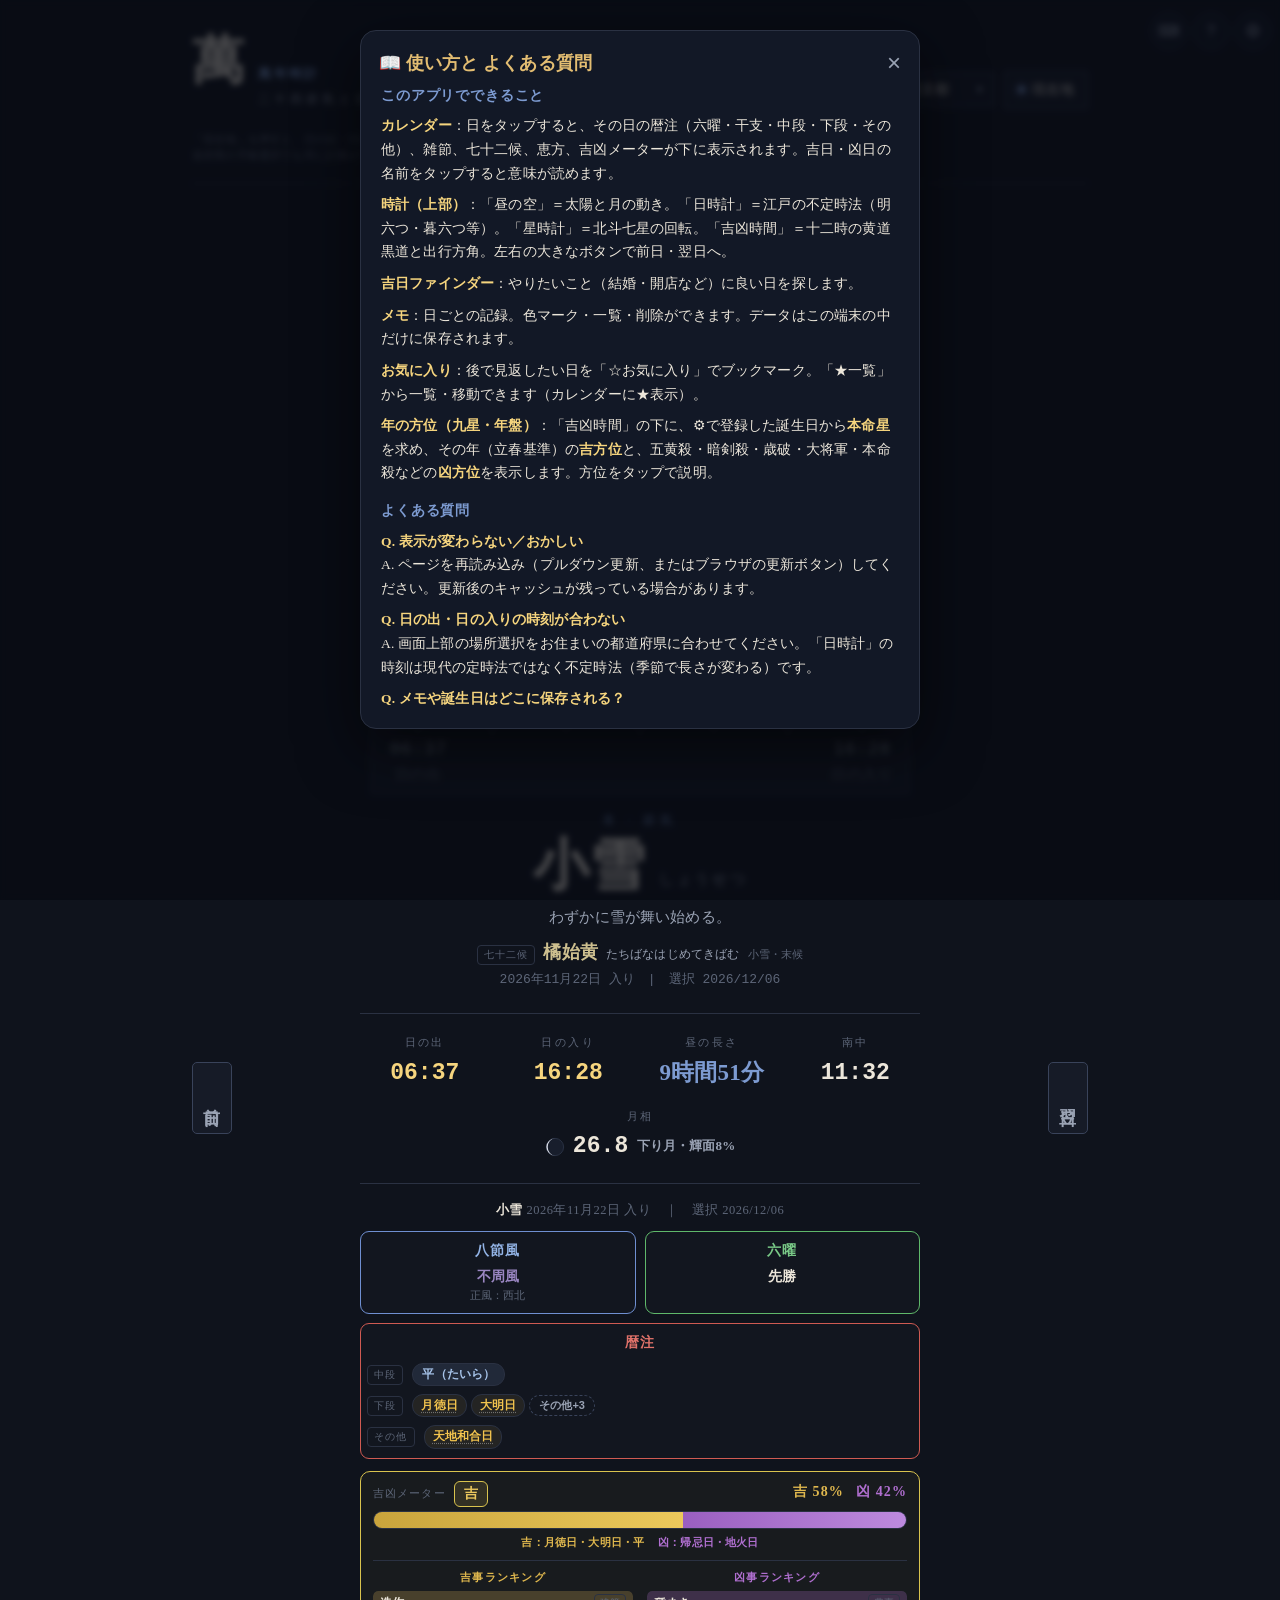
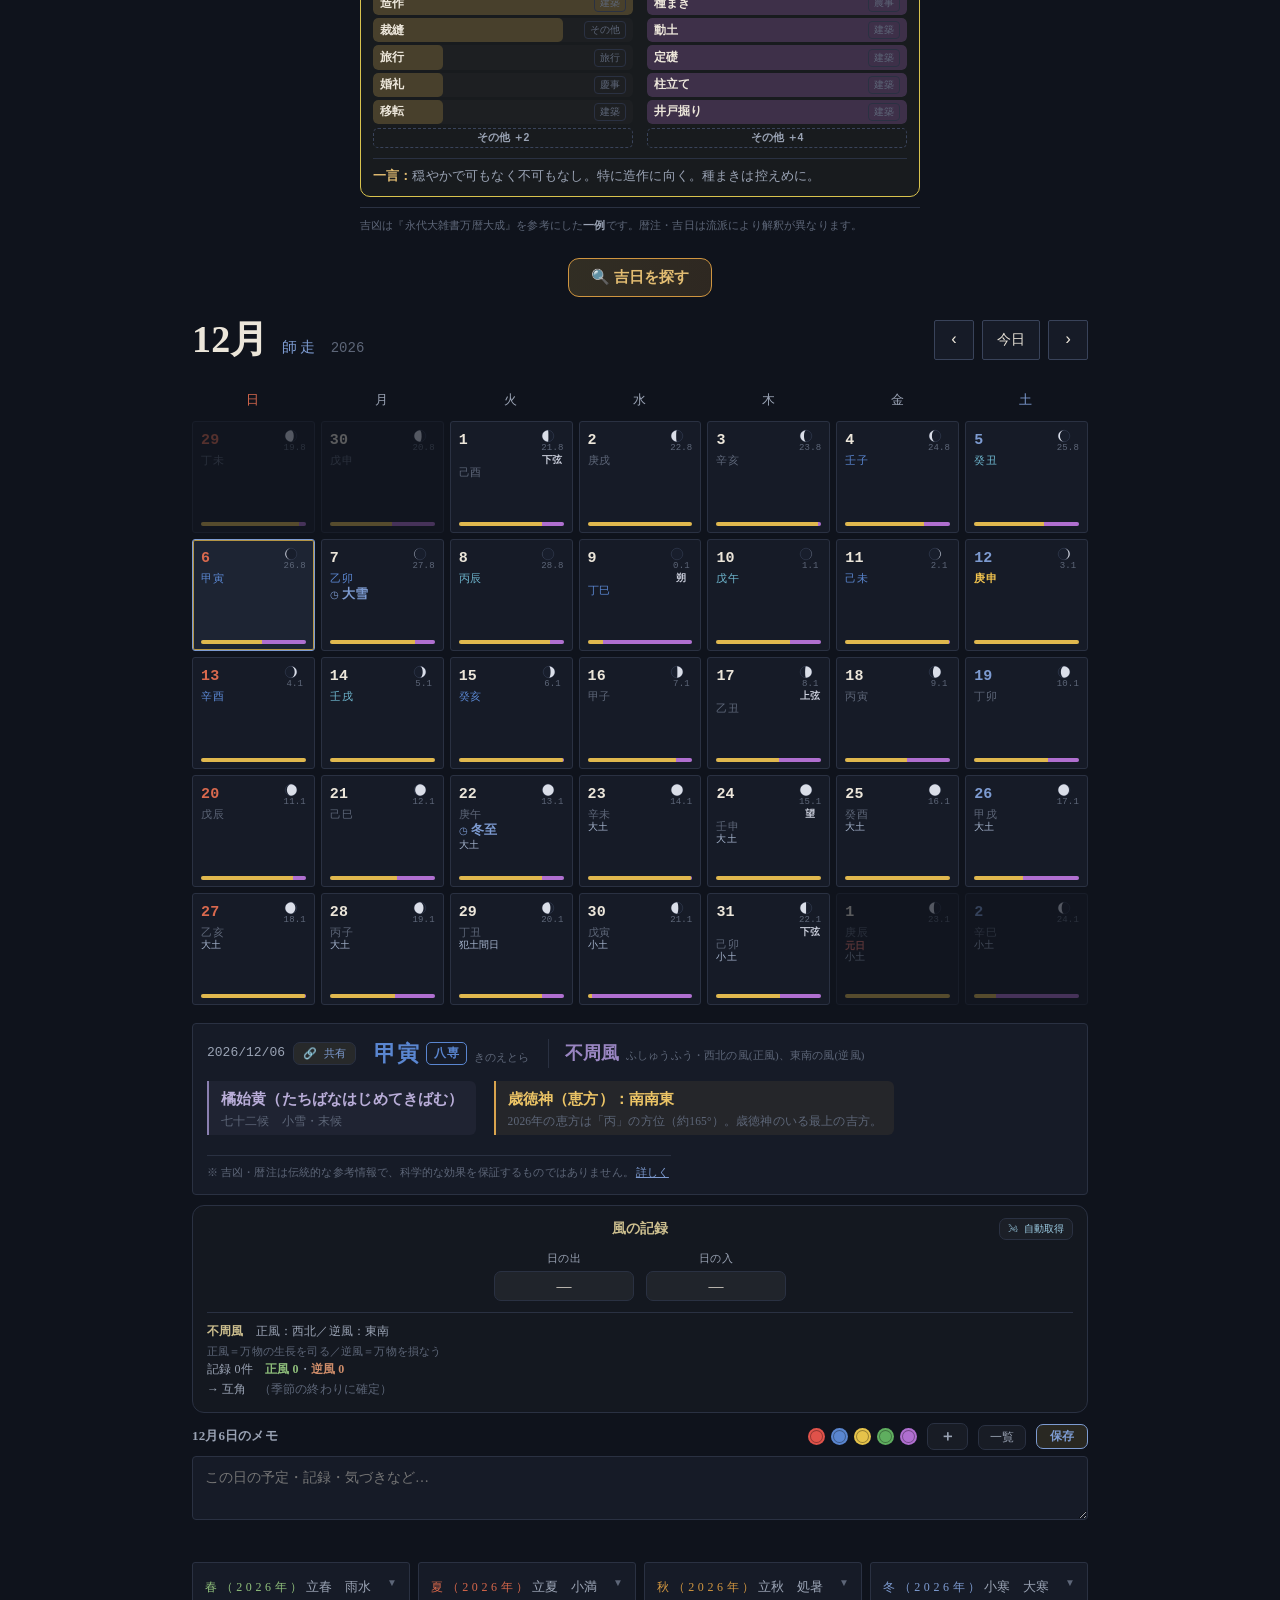
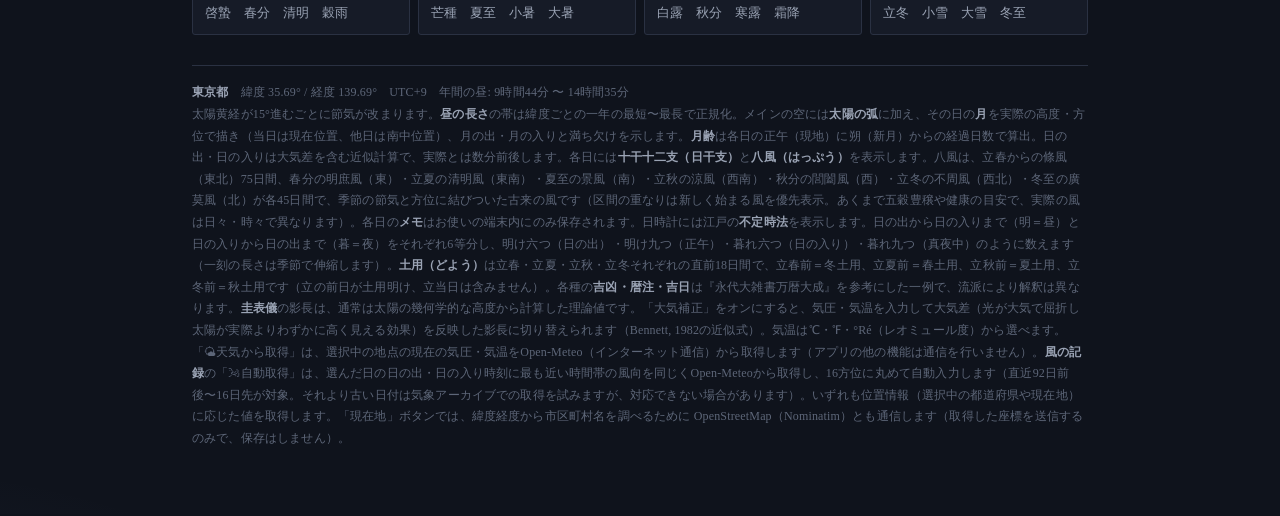
==== index.html @ 3c5fac1a "ボタン名変更・明治期の元号バグ修正・現在地の市区町村表示を追加" ====
<!DOCTYPE html>
<html lang="ja">
<head>
<meta charset="UTF-8">
<meta name="viewport" content="width=device-width, initial-scale=1.0, viewport-fit=cover">
<meta name="theme-color" content="#0f131c">
<meta name="mobile-web-app-capable" content="yes">
<meta name="apple-mobile-web-app-capable" content="yes">
<meta name="apple-mobile-web-app-status-bar-style" content="black-translucent">
<meta name="apple-mobile-web-app-title" content="萬年時計">
<meta name="description" content="二十四節気・七十二候・旧暦・暦注から、日の出没・月相・不定時法・吉凶時間まで。天文計算にもとづく和暦アプリ。">
<link rel="manifest" href="manifest.webmanifest">
<link rel="apple-touch-icon" href="icon-180.png">
<title>萬年時計 — 二十四節気と日照</title>
<style>
/* フォントはローカル同梱を優先（Google Fonts依存を排除）。
   APKでは woff2 を fonts/ に同梱すれば完全オフライン。未同梱でも local() の端末内フォント、
   最終的に system の明朝/等幅（Androidは serif=Noto Serif CJK）へフォールバックし崩れません。 */
@font-face{font-family:'Shippori Mincho';font-style:normal;font-weight:400;font-display:swap;src:local('Shippori Mincho'),local('ShipporiMincho-Regular'),url('fonts/ShipporiMincho-Regular.woff2') format('woff2');}
@font-face{font-family:'Shippori Mincho';font-style:normal;font-weight:500;font-display:swap;src:local('Shippori Mincho Medium'),local('ShipporiMincho-Medium'),url('fonts/ShipporiMincho-Medium.woff2') format('woff2');}
@font-face{font-family:'Shippori Mincho';font-style:normal;font-weight:600;font-display:swap;src:local('Shippori Mincho SemiBold'),local('ShipporiMincho-SemiBold'),url('fonts/ShipporiMincho-SemiBold.woff2') format('woff2');}
@font-face{font-family:'Shippori Mincho';font-style:normal;font-weight:700;font-display:swap;src:local('Shippori Mincho Bold'),local('ShipporiMincho-Bold'),url('fonts/ShipporiMincho-Bold.woff2') format('woff2');}
@font-face{font-family:'Shippori Mincho';font-style:normal;font-weight:800;font-display:swap;src:local('Shippori Mincho ExtraBold'),local('ShipporiMincho-ExtraBold'),url('fonts/ShipporiMincho-ExtraBold.woff2') format('woff2');}
@font-face{font-family:'Space Mono';font-style:normal;font-weight:400;font-display:swap;src:local('Space Mono'),local('SpaceMono-Regular'),url('fonts/SpaceMono-Regular.woff2') format('woff2');}
@font-face{font-family:'Space Mono';font-style:normal;font-weight:700;font-display:swap;src:local('Space Mono Bold'),local('SpaceMono-Bold'),url('fonts/SpaceMono-Bold.woff2') format('woff2');}
:root{
  --ink:#0f131c;        /* base background */
  --ink2:#161b27;       /* panels */
  --ink3:#1d2433;       /* raised */
  --line:#2a3142;       /* hairlines */
  --line2:#39435a;
  --fg:#ece6da;         /* warm off-white */
  --fg-dim:#9aa3b4;
  --fg-faint:#5d6678;
  --sun:#f3c44e;        /* the sun, constant */
  --sun-soft:#f6d57e;
  --sun-day:#d9694e;    /* sunday */
  --sun-sat:#7d9bd1;    /* saturday */
  /* seasonal accent, set on body via data-season */
  --acc:#88b06a;
}
body[data-season="spring"]{ --acc:#8fbf7b; --acc-deep:#5f8f4e; }
body[data-season="summer"]{ --acc:#d4664a; --acc-deep:#a8472f; }
body[data-season="autumn"]{ --acc:#cf9540; --acc-deep:#a06d27; }
body[data-season="winter"]{ --acc:#7d9bd1; --acc-deep:#516fa8; }

*{box-sizing:border-box;margin:0;padding:0}
html{-webkit-text-size-adjust:100%;overflow-x:hidden;max-width:100vw}
body{
  background:
    radial-gradient(1200px 600px at 80% -10%, rgba(243,196,78,0.05), transparent 60%),
    radial-gradient(1000px 700px at -10% 110%, color-mix(in srgb, var(--acc) 14%, transparent), transparent 60%),
    var(--ink);
  color:var(--fg);
  font-family:"Shippori Mincho", serif;
  line-height:1.6;
  min-height:100vh;
  letter-spacing:.01em;
  transition: background .8s ease;
  overflow-x:hidden;
  max-width:100vw;
}
.mono{font-family:"Space Mono", monospace;letter-spacing:0}
.wrap{max-width:960px;margin:0 auto;
  padding:calc(clamp(18px,4vw,40px) + env(safe-area-inset-top)) calc(clamp(14px,4vw,32px) + env(safe-area-inset-right)) calc(64px + env(safe-area-inset-bottom)) calc(clamp(14px,4vw,32px) + env(safe-area-inset-left))}

/* ---------- masthead ---------- */
.masthead{display:flex;align-items:flex-end;justify-content:space-between;gap:16px;flex-wrap:wrap;
  padding-bottom:18px;border-bottom:1px solid var(--line)}
.brand{display:flex;align-items:baseline;gap:14px}
.brand .glyph{font-size:clamp(34px,8vw,52px);font-weight:800;line-height:.8;color:var(--fg)}
.brand .sub{font-size:12px;color:var(--fg-dim);letter-spacing:.34em;text-transform:uppercase;
  writing-mode:initial}
.brand .ttl{display:flex;flex-direction:column;gap:5px}
.brand .ttl b{font-size:13px;font-weight:600;color:var(--acc);letter-spacing:.18em}

.loc-controls{display:flex;align-items:center;gap:10px;flex-wrap:wrap}
.loc-select{position:relative}
select, .geo-btn{
  font-family:"Shippori Mincho",serif;font-size:14px;color:var(--fg);
  background:var(--ink2);border:1px solid var(--line2);border-radius:2px;
  padding:9px 13px;cursor:pointer;transition:border-color .2s, color .2s}
select:hover,.geo-btn:hover{border-color:var(--acc);color:var(--fg)}
select{appearance:none;padding-right:30px}
.loc-select::after{content:"▾";position:absolute;right:11px;top:50%;transform:translateY(-50%);
  pointer-events:none;color:var(--fg-dim);font-size:11px}
.geo-btn{display:inline-flex;align-items:center;gap:7px}
.geo-btn .dot{width:7px;height:7px;border-radius:50%;background:var(--acc);box-shadow:0 0 8px var(--acc)}
.loc-note{font-size:10.5px;line-height:1.55;color:var(--fg-faint);margin-top:7px;max-width:560px}
.loc-geo-detail{font-size:11.5px;line-height:1.6;color:var(--fg-dim);margin-top:6px;
  background:rgba(243,196,78,.06);border:1px solid var(--line);border-radius:8px;padding:6px 10px;
  display:inline-flex;gap:10px;flex-wrap:wrap;align-items:center}
.loc-geo-detail b{color:var(--acc);font-weight:700}
.loc-geo-detail .mono{color:var(--fg-dim)}
:focus-visible{outline:2px solid var(--sun);outline-offset:2px}

/* ---------- hero / daylight ---------- */
.hero{display:flex;flex-direction:column;align-items:center;gap:16px;margin:2px 0 0}
.skyfig{position:relative;width:100%;max-width:540px}
.skyfig svg{width:100%;height:auto;display:block;
  border:1px solid var(--line);border-radius:3px;background:var(--ink2)}
.heroinfo{min-width:0;width:100%;max-width:560px;text-align:center}
.term-season{font-size:12px;letter-spacing:.4em;color:var(--acc);text-transform:uppercase;margin-bottom:6px}
.term-name{font-size:clamp(34px,8vw,56px);font-weight:700;line-height:1;color:var(--fg);
  display:flex;align-items:baseline;gap:14px;flex-wrap:wrap;justify-content:center}
.term-name .reading{font-size:15px;color:var(--fg-dim);font-weight:400;letter-spacing:.18em}
.term-mean{margin-top:12px;color:var(--fg-dim);font-size:15px;max-width:46ch;margin-left:auto;margin-right:auto}
.gear-btn{position:fixed;top:calc(12px + env(safe-area-inset-top));right:calc(8px + env(safe-area-inset-right));z-index:60;width:38px;height:38px;border-radius:50%;
  border:1px solid var(--line);background:rgba(20,26,40,.85);color:var(--fg-dim);font-size:18px;cursor:pointer;
  backdrop-filter:blur(4px);display:flex;align-items:center;justify-content:center;transition:.2s}
.gear-btn:hover{color:var(--acc);border-color:var(--acc);transform:rotate(45deg)}
.help-btn{right:calc(50px + env(safe-area-inset-right));font-size:16px;font-family:"Shippori Mincho",serif}
.help-btn:hover{transform:none}
.sc-btn{right:calc(92px + env(safe-area-inset-right));font-size:15px;display:none}
.sc-btn:hover{transform:none}
@media (pointer:fine){ .sc-btn{display:flex} }
.help-body{padding:4px 2px 2px;font-size:13.5px;line-height:1.75;color:var(--fg);max-height:70vh;overflow-y:auto}
.help-body h3{font-family:"Shippori Mincho",serif;font-size:14px;color:var(--acc);margin:14px 0 6px;letter-spacing:.06em}
.help-body h3:first-child{margin-top:2px}
.help-body p{margin:0 0 8px}
.help-body b{color:var(--sun-soft)}
.help-note{font-size:12px;color:var(--fg-dim);background:rgba(255,255,255,.03);border:1px solid var(--line);border-radius:8px;padding:9px 11px}
.sc-table{display:flex;flex-direction:column;gap:6px;margin-bottom:12px}
.sc-row{display:flex;align-items:center;gap:10px}
.sc-key{flex:none;min-width:30px;text-align:center;font-family:"Space Mono",monospace;font-size:12px;font-weight:700;
  color:var(--acc);background:rgba(243,196,78,.08);border:1px solid var(--line);border-radius:6px;padding:3px 8px}
.sc-desc{font-size:13px;color:var(--fg)}
.mc-formula{font-family:"Space Mono",monospace;font-size:13px;color:var(--acc);background:rgba(243,196,78,.06);
  border-left:2px solid var(--acc);padding:6px 10px;margin:2px 0 10px}
.help-ok{display:block;margin:14px auto 4px;padding:8px 30px;border-radius:9px;border:1px solid var(--acc);
  background:rgba(243,196,78,.09);color:var(--acc);font-family:"Shippori Mincho",serif;font-size:14px;cursor:pointer}
.help-ok:hover{background:rgba(243,196,78,.16)}
.err-toast{position:fixed;left:50%;bottom:calc(18px + env(safe-area-inset-bottom));transform:translateX(-50%);z-index:90;display:flex;gap:12px;align-items:center;
  max-width:calc(100vw - 24px);flex-wrap:wrap;justify-content:center;
  background:#2a1a1a;border:1px solid #d0594a;border-radius:10px;padding:10px 14px;font-size:13px;color:#f0c9c2;box-shadow:0 6px 24px rgba(0,0,0,.5)}
.err-toast button{border:1px solid #d0594a;background:none;color:#e08276;border-radius:7px;padding:4px 12px;font-family:inherit;font-size:12.5px;cursor:pointer}
.remind-banner{position:fixed;left:50%;top:calc(10px + env(safe-area-inset-top));transform:translateX(-50%);z-index:80;
  display:flex;gap:9px;align-items:center;max-width:calc(100vw - 24px);
  background:#1c2436;border:1px solid var(--acc);border-radius:11px;padding:8px 10px 8px 12px;
  font-size:12.5px;color:var(--fg);box-shadow:0 6px 24px rgba(0,0,0,.5)}
.remind-banner .rb-ico{flex:none}
.remind-banner .rb-txt{flex:1;min-width:0;overflow:hidden;text-overflow:ellipsis;white-space:nowrap}
.remind-banner button{flex:none;border:1px solid var(--line2);background:none;color:var(--acc);border-radius:7px;
  padding:3px 9px;font-family:inherit;font-size:12px;cursor:pointer}
.remind-banner #remind-x{border-color:transparent;color:var(--fg-faint);font-size:15px;padding:0 4px}
.kokusel{display:grid;grid-template-columns:1fr 1fr;gap:4px}
.ks-chip{display:flex;align-items:center;justify-content:center;padding:5px 7px;border-radius:7px;border:1px solid var(--line);
  background:rgba(255,255,255,.03);color:var(--fg-dim);font-family:inherit;font-size:11.5px;cursor:pointer}
.ks-chip.on{border-color:var(--acc);color:var(--acc);background:rgba(243,196,78,.08)}
.mini-clock{position:fixed;right:calc(14px + env(safe-area-inset-right));bottom:calc(14px + env(safe-area-inset-bottom));
  z-index:70;width:150px;background:#141a28;border:1px solid var(--line);border-radius:12px;
  padding:9px 10px 10px;box-shadow:0 8px 28px rgba(0,0,0,.5);user-select:none}
.mc-head{display:flex;align-items:center;justify-content:space-between;gap:2px;margin-bottom:2px}
.mc-label{flex:1;text-align:center;font-family:"Shippori Mincho",serif;font-size:11.5px;color:var(--acc);letter-spacing:.04em;
  overflow:hidden;text-overflow:ellipsis;white-space:nowrap}
.mc-nav{background:none;border:none;color:var(--fg-dim);font-size:13px;cursor:pointer;line-height:1;padding:0 3px;flex:none}
.mc-nav:hover{color:var(--acc)}
.mc-close{background:none;border:none;color:var(--fg-faint);font-size:14px;cursor:pointer;line-height:1;padding:0 2px;flex:none}
.mc-close:hover{color:var(--fg)}
#mc-svg{width:100%;height:auto;display:block;cursor:pointer}
.mc-sub{margin-top:3px;font-family:"Space Mono",monospace;font-size:10px;color:var(--fg-dim);text-align:center;cursor:pointer}
@media (max-width:520px){ .mini-clock{width:118px;right:8px;bottom:8px} }
.set-fontrow{display:flex;gap:6px;margin:4px 0 2px}
.set-fbtn{flex:1;padding:6px 0;border-radius:8px;border:1px solid var(--line);background:rgba(255,255,255,.03);
  color:var(--fg-dim);font-family:"Shippori Mincho",serif;cursor:pointer}
.set-fbtn:nth-child(1){font-size:12px}.set-fbtn:nth-child(2){font-size:14px}.set-fbtn:nth-child(3){font-size:16px}
.set-fbtn.on{border-color:var(--acc);color:var(--acc);background:rgba(243,196,78,.08)}
.set-tbtn{flex:1;padding:6px 0;border-radius:8px;border:1px solid var(--line);background:rgba(255,255,255,.03);
  color:var(--fg-dim);font-family:"Shippori Mincho",serif;font-size:12.5px;cursor:pointer}
.set-tbtn.on{border-color:var(--acc);color:var(--acc);background:rgba(243,196,78,.08)}
.set-diag{width:100%;margin-top:12px;padding:7px 0;border-radius:8px;border:1px solid var(--line);background:rgba(255,255,255,.03);
  color:var(--fg-dim);font-family:inherit;font-size:12.5px;cursor:pointer}
.set-diag:hover{border-color:var(--acc);color:var(--fg)}
/* タップできる要素の視覚手がかり（点線の下線） */
.alm-kbtn,.kh-chip .cd{text-decoration:underline dotted rgba(255,255,255,.35);text-underline-offset:3px}
.settings-panel{position:fixed;top:calc(56px + env(safe-area-inset-top));right:calc(12px + env(safe-area-inset-right));z-index:60;width:250px;background:#141a28;
  border:1px solid var(--line);border-radius:12px;padding:14px;box-shadow:0 10px 30px rgba(0,0,0,.5);
  max-height:calc(100vh - 76px - env(safe-area-inset-top) - env(safe-area-inset-bottom));
  overflow-y:auto;-webkit-overflow-scrolling:touch;overscroll-behavior:contain}
.set-head{display:flex;align-items:center;gap:9px;padding-bottom:10px;border-bottom:1px solid var(--line);margin-bottom:11px}
.set-avatar{width:34px;height:34px;border-radius:50%;background:rgba(255,255,255,.07);display:flex;
  align-items:center;justify-content:center;font-size:18px;border:1px solid var(--line)}
.set-title{font-weight:700;font-size:14px}
.set-row{display:flex;flex-direction:column;gap:5px;font-size:12px;color:var(--fg-dim)}
.set-bday{background:rgba(255,255,255,.05);border:1px solid var(--line);border-radius:7px;color:var(--fg);
  padding:7px 9px;font-family:inherit;font-size:14px}
.set-saved{margin-top:8px;font-size:11px;color:var(--fg-faint)}
.finder-open{background:linear-gradient(90deg,rgba(224,184,78,.16),rgba(207,149,64,.16));
  border:1px solid #cf9540;color:#e3bd72;border-radius:9px;padding:6px 12px;font-size:13px;font-weight:700;cursor:pointer}
.finder-bar{display:flex;justify-content:center;margin:4px 0 12px}
.finder-bar .finder-open{padding:9px 22px;font-size:15px;border-radius:11px}
.finder-open:hover{background:linear-gradient(90deg,rgba(224,184,78,.28),rgba(207,149,64,.28))}
.finder-modal{position:fixed;inset:0;z-index:80;background:rgba(8,11,18,.72);backdrop-filter:blur(3px);
  display:flex;align-items:flex-start;justify-content:center;padding:30px 14px;overflow-y:auto}
.finder-card{width:min(560px,100%);background:#121826;border:1px solid var(--line);border-radius:16px;
  padding:18px 18px 20px;box-shadow:0 20px 60px rgba(0,0,0,.6)}
.finder-head{display:flex;justify-content:space-between;align-items:center;font-family:"Shippori Mincho",serif;
  font-size:18px;font-weight:700;color:#e3bd72}
.finder-x{background:none;border:none;color:var(--fg-dim);font-size:24px;cursor:pointer;line-height:1}
.finder-sub{font-size:12px;color:var(--fg-faint);margin:5px 0 13px}
.sk-list{display:flex;flex-direction:column;gap:1px;max-height:62vh;overflow-y:auto;padding-right:2px}
.sk-term{display:flex;align-items:baseline;gap:9px;padding:8px 9px;margin-top:7px;border-radius:8px;cursor:pointer;
  background:rgba(255,255,255,.045);border:1px solid var(--line)}
.sk-term:hover{border-color:var(--acc);background:rgba(255,255,255,.07)}
.sk-term.on{border-color:var(--acc);background:rgba(227,189,114,.14)}
.skt-name{font-family:"Shippori Mincho",serif;font-size:15.5px;font-weight:700}
.skt-read{font-size:10px;color:var(--fg-faint)}
.skt-date{margin-left:auto;font-family:"Space Mono",monospace;font-size:12.5px;color:var(--fg-dim)}
.sk-kou{display:flex;align-items:baseline;gap:9px;padding:5px 9px 5px 22px;border-radius:6px;cursor:pointer}
.sk-kou:hover{background:rgba(255,255,255,.06)}
.sk-kou.on{background:rgba(138,127,176,.2)}
.skk-sub{font-size:10px;color:var(--fg-faint);width:2.6em;flex:none}
.skk-name{font-family:"Shippori Mincho",serif;font-size:13px;color:#c3b4dd}
.skk-date{margin-left:auto;font-family:"Space Mono",monospace;font-size:11px;color:var(--fg-dim)}
.finder-acts{display:flex;flex-wrap:wrap;gap:7px;margin-bottom:14px}
.finder-acts button{background:rgba(255,255,255,.04);border:1px solid var(--line);color:var(--fg);
  border-radius:18px;padding:6px 13px;font-size:13px;cursor:pointer;font-weight:600}
.finder-acts button:hover{border-color:var(--acc);color:var(--acc)}
.finder-acts button.on{background:rgba(207,149,64,.18);border-color:#cf9540;color:#e3bd72}
.finder-results{display:flex;flex-direction:column;gap:6px;min-height:40px}
.fr-row{display:flex;align-items:center;gap:10px;padding:8px 11px;border:1px solid var(--line);border-radius:9px;
  background:rgba(255,255,255,.02);cursor:pointer;transition:.15s}
.fr-row:hover{border-color:var(--acc);background:rgba(255,255,255,.05)}
.fr-rank{font-family:"Space Mono",monospace;font-size:12px;color:var(--fg-faint);width:1.6em;text-align:center}
.fr-date{font-family:"Shippori Mincho",serif;font-size:15px;font-weight:700;min-width:6.5em}
.fr-dow{font-size:12px;font-weight:700}
.fr-badge{margin-left:auto;font-family:"Shippori Mincho",serif;font-size:13px;font-weight:700;
  padding:1px 9px;border-radius:6px}
.fr-tag{font-size:11px;color:#7fc28f;border:1px solid rgba(111,192,129,.4);border-radius:5px;padding:0 6px}
.fr-tag.warn{color:#cf9c6a;border-color:rgba(207,156,106,.4)}
.finder-empty{color:var(--fg-faint);font-size:12px;text-align:center;padding:18px}
.term-kou{margin-top:9px;display:flex;align-items:baseline;gap:8px;justify-content:center;flex-wrap:wrap}
.term-kou .kou-lab{font-size:10px;letter-spacing:.12em;color:var(--fg-faint);border:1px solid var(--line);border-radius:4px;padding:1px 6px}
.term-kou b{font-family:"Shippori Mincho",serif;font-size:18px;color:#cdbf8f}
.term-kou .kou-yomi{font-size:12px;color:var(--fg-dim)}
.term-kou .kou-sub{font-size:11px;color:var(--fg-faint)}
.term-date{margin-top:4px;color:var(--fg-faint);font-size:13px}

.daylight-stats{display:grid;grid-template-columns:repeat(4,minmax(0,1fr));gap:16px 14px;
  justify-items:center;text-align:center;margin-top:22px;
  padding-top:20px;border-top:1px solid var(--line)}
.stat{min-width:0}
.stat.moon-stat{grid-column:1/-1}
.stat .k{font-size:11px;letter-spacing:.22em;color:var(--fg-faint);text-transform:uppercase;margin-bottom:3px}
.stat .v{font-size:23px;font-weight:700;color:var(--fg);white-space:nowrap}
.stat.moon-stat .v{white-space:normal;flex-wrap:wrap;justify-content:center}
/* central almanac panel (八節風/六曜/吉凶日) */
.almbox{width:100%;max-width:560px;margin:18px auto 0;padding-top:16px;border-top:1px solid var(--line)}
.alm-dateline{text-align:center;font-size:12.5px;color:var(--fg-faint);margin-bottom:11px;letter-spacing:.04em}
.alm-dateline b{color:var(--fg);font-weight:700}
.alm-doyo{display:inline-block;margin-left:8px;padding:1px 8px;border:1.5px solid #e2cf3a;border-radius:5px;
  color:#e6d24a;font-size:12px;font-weight:700;vertical-align:middle;font-family:"Shippori Mincho",serif}
.di-zas{display:flex;flex-direction:column;gap:2px;padding:6px 12px;border-left:2px solid #8fbf7b;background:rgba(143,191,123,.06);border-radius:0 6px 6px 0}
.di-zas b{font-family:"Shippori Mincho",serif;font-size:15px;color:#a9d398}
.di-zas small{font-size:11.5px;color:var(--fg-faint);line-height:1.4}
.di-term{display:flex;flex-direction:column;gap:2px;padding:6px 12px;border-left:2px solid #cf9540;background:rgba(207,149,64,.07);border-radius:0 6px 6px 0}
.di-term b{font-family:"Shippori Mincho",serif;font-size:15px;color:#e3bd72}
.di-term small{font-size:11.5px;color:var(--fg-faint);line-height:1.4}
.di-kou{display:flex;flex-direction:column;gap:2px;padding:6px 12px;border-left:2px solid #8a7fb0;background:rgba(138,127,176,.08);border-radius:0 6px 6px 0}
.di-kou b{font-family:"Shippori Mincho",serif;font-size:15px;color:#b9add8}
.di-kou small{font-size:11.5px;color:var(--fg-faint);line-height:1.4}
.di-eho{display:flex;flex-direction:column;gap:2px;padding:6px 12px;border-left:2px solid #d9a44e;background:rgba(217,164,78,.08);border-radius:0 6px 6px 0}
.di-eho b{font-family:"Shippori Mincho",serif;font-size:15px;color:#ecc466}
.di-eho small{font-size:11.5px;color:var(--fg-faint);line-height:1.4}
.di-ecl{display:flex;flex-direction:column;gap:2px;padding:6px 12px;border-left:2px solid #d4664a;background:rgba(212,102,74,.08);border-radius:0 6px 6px 0}
.di-ecl b{font-family:"Shippori Mincho",serif;font-size:15px;color:#e0594a}
.di-ecl small{font-size:11.5px;color:#d9b3a8;line-height:1.4}
.di-ecl .di-ecl-note{color:var(--fg-faint);font-size:10.5px}
.alm-cells{display:grid;grid-template-columns:1fr 1fr;gap:9px}
.alm-cell{border:1.6px solid #555;border-radius:9px;padding:8px 6px 9px;text-align:center;background:rgba(255,255,255,.012)}
.alm-cell.kik{grid-column:1/-1}
.alm-cell.hap{border-color:#6f8fd1}.alm-cell.rok{border-color:#5fb86a}.alm-cell.kik{border-color:#cf5a52}
.alm-t{font-family:"Shippori Mincho",serif;font-size:14px;font-weight:700;letter-spacing:.08em;margin-bottom:5px}
.alm-cell.hap .alm-t{color:#93b4e6}.alm-cell.rok .alm-t{color:#79c987}.alm-cell.kik .alm-t{color:#e0726a}
.alm-v{font-size:12.5px;line-height:1.4;color:var(--fg);min-height:18px}
.alm-v b{display:block;font-size:14px;font-weight:700}
.alm-v .sub,.alm-gv .sub{font-size:11px;color:var(--fg-faint)}
.alm-kbtn{display:inline-block;margin:2px 2px 0;padding:2px 8px;border-radius:11px;font-size:11.5px;
  border:1px solid var(--line);background:rgba(243,196,78,.08);color:var(--sun);cursor:pointer;font-weight:600}
.alm-kbtn.bad{background:rgba(207,90,82,.1);color:#e0726a}
.alm-kbtn.on{outline:2px solid var(--sun)}
.alm-grp{display:flex;align-items:baseline;gap:7px;margin-top:6px;text-align:left}
.alm-grt{flex:0 0 auto;font-size:10px;letter-spacing:.12em;color:var(--fg-faint);
  border:1px solid var(--line);border-radius:4px;padding:1px 6px}
.alm-gv{flex:1 1 auto;min-height:18px;font-size:12.5px;line-height:1.5}
.alm-cbtn{display:inline-block;margin:2px 2px 0;padding:2px 9px;border-radius:11px;font-size:11.5px;
  border:1px solid var(--line);background:rgba(125,155,209,.14);color:#a7c4ea;cursor:pointer;font-weight:700}
.alm-cbtn.on{outline:2px solid #7d9bd1}
.alm-more{display:inline-block;margin:2px 2px 0;padding:2px 9px;border-radius:11px;font-size:11px;
  border:1px dashed var(--line2);background:transparent;color:var(--fg-dim);cursor:pointer;font-weight:600}
.alm-more:hover{border-color:var(--acc);color:var(--acc)}
.kmeter{max-width:560px;margin:12px auto 0;border:1.5px solid #d9c34e;border-radius:10px;
  padding:9px 12px 10px;background:rgba(217,195,78,.045)}
.kmeter-head{display:flex;justify-content:space-between;align-items:baseline;font-size:11px;
  letter-spacing:.1em;color:var(--fg-faint);margin-bottom:4px}
.kmeter-pct b{font-size:14px;font-weight:700}
.kc-g{color:#e0b84e}.kc-b{color:#b06fd0}
.kmeter-bar{display:flex;height:18px;border-radius:9px;overflow:hidden;background:#222a3c;border:1px solid var(--line)}
.kmeter-good{background:linear-gradient(90deg,#c9a43c,#ecc95c);transition:width .35s ease}
.kmeter-bad{background:linear-gradient(90deg,#9a5fc0,#bd8ade);transition:width .35s ease}
.kfortune{display:inline-block;margin-left:8px;padding:1px 9px;border-radius:6px;
  font-family:"Shippori Mincho",serif;font-size:14px;font-weight:700;vertical-align:middle;letter-spacing:.06em}
.kfortune.good{color:#ecc85e;background:rgba(224,184,78,.13);border:1px solid #d9c34e}
.kfortune.daidai{color:#fbe488;background:rgba(243,208,90,.22);border:1px solid #f3d05a;text-shadow:0 0 9px rgba(243,208,90,.55)}
.kfortune.kyo{color:#c391da;background:rgba(176,111,208,.15);border:1px solid #b06fd0}
.kfortune.daikyo{color:#caa0e4;background:rgba(154,95,192,.24);border:1px solid #9a5fc0;text-shadow:0 0 9px rgba(154,95,192,.5)}
.kfortune.hei{color:var(--fg-faint);background:rgba(255,255,255,.04);border:1px solid var(--line);font-size:12px}
.kact{display:grid;grid-template-columns:1fr 1fr;gap:14px;margin-top:9px;border-top:1px solid var(--line);padding-top:8px}
.kact-h{font-size:11px;font-weight:700;letter-spacing:.12em;margin-bottom:5px;text-align:center}
.kact-list{list-style:none;margin:0;padding:0;display:flex;flex-direction:column;gap:3px}
.kact-list li{position:relative;display:flex;align-items:center;gap:6px;font-size:12px;padding:2.5px 7px;
  border-radius:5px;overflow:hidden;background:rgba(255,255,255,.02)}
.kact-bar{position:absolute;left:0;top:0;bottom:0;z-index:0;opacity:.22;border-radius:5px}
.kact-bar.kg{background:#e0b84e}.kact-bar.kb{background:#b06fd0}
.kact-name{position:relative;z-index:1;font-weight:600}
.kact-gen{position:relative;z-index:1;margin-left:auto;font-size:10px;color:var(--fg-faint);
  border:1px solid var(--line);border-radius:4px;padding:0 5px;white-space:nowrap}
.kact-none{color:var(--fg-faint);font-size:11px;justify-content:center;background:none}
.kact-moreli{background:none!important;padding:1px 0!important}
.kact-more{width:100%;padding:2px 6px;border:1px dashed var(--line2);background:transparent;color:var(--fg-dim);
  border-radius:5px;font-size:10.5px;font-weight:600;cursor:pointer}
.kact-more:hover{border-color:var(--acc);color:var(--acc)}
.kact-more.open{border-style:solid;border-color:var(--acc);color:var(--acc)}
.kact-mk{position:relative;z-index:1;font-weight:700;font-size:12px}
.mk-tri{color:#e0a24e}.mk-cir{color:#6fc081}
.kact-legend{grid-column:1/-1;margin-top:7px;display:flex;flex-direction:column;gap:2px;
  font-size:10.5px;color:var(--fg-faint)}
.kact-legend b{font-size:12px;margin-right:3px}
.kmeter-hitokoto{margin-top:9px;padding-top:8px;border-top:1px solid var(--line);font-size:12.5px;
  line-height:1.55;color:var(--fg-dim)}
.kmeter-hitokoto b{color:#e3bd72;font-weight:700}
.alm-src{margin-top:10px;padding-top:9px;border-top:1px solid var(--line);font-size:11px;color:var(--fg-faint);line-height:1.55}
.alm-src b{color:var(--fg-dim);font-weight:700}
.kmeter-neutral{display:flex;align-items:center;justify-content:center;width:100%;font-size:10.5px;color:var(--fg-faint)}
.kmeter-cap{margin-top:5px;font-size:11px;line-height:1.5;display:flex;gap:14px;flex-wrap:wrap;justify-content:center}
.kmeter-cap .kc-g,.kmeter-cap .kc-b{font-weight:600}
.alm-desc{max-width:560px;margin:11px auto 0;padding:10px 13px;border:1px solid var(--line);border-radius:9px;
  background:rgba(255,255,255,.02);font-size:12.5px;line-height:1.6;color:var(--fg);white-space:pre-line;text-align:left}
.alm-desc b{color:var(--sun)}
/* calendar cell almanac marks */
.cell .cmarks{margin-top:2px;display:flex;flex-direction:column;gap:1px;line-height:1.12}
.cell .c-hol{font-size:10px;font-weight:700;color:#e0726a}
.cell .c-zas{font-size:9.5px;color:#a7b6cf}
.cell .c-kic{font-size:9.5px;color:#e1c067}
.cell .c-kic.bad{color:#cf7a72}
.cell .gz .leap{color:#cf9540;font-weight:700;margin-left:2px}
.stat .v small{font-size:13px;color:var(--fg-dim);font-weight:400}
.stat.rise .v{color:var(--sun-soft)}
.stat.len .v{color:var(--acc)}

/* ---------- calendar ---------- */
.calbar{display:flex;align-items:center;justify-content:space-between;gap:16px;margin-bottom:2px}
.calbar .month{display:flex;align-items:baseline;gap:14px}
.calbar .month .num{font-size:clamp(26px,6vw,38px);font-weight:700;color:var(--fg)}
.calbar .month .wafu{font-size:15px;color:var(--acc);letter-spacing:.14em}
.calbar .month .yr{font-size:14px;color:var(--fg-faint)}
.nav{display:flex;gap:8px}
.nav button{font-family:"Space Mono",monospace;width:40px;height:40px;font-size:16px;
  background:var(--ink2);border:1px solid var(--line2);color:var(--fg);border-radius:2px;cursor:pointer;
  transition:border-color .2s,color .2s}
.nav button:hover{border-color:var(--acc);color:var(--acc)}

.dow{display:grid;grid-template-columns:repeat(7,1fr);gap:6px;margin:16px 0 6px}
.dow div{text-align:center;font-size:13px;color:var(--fg-dim);letter-spacing:.1em;padding:4px 0}
.dow div.sun{color:var(--sun-day)} .dow div.sat{color:var(--sun-sat)}

.grid{display:grid;grid-template-columns:repeat(7,1fr);gap:6px}
.cell{position:relative;border:1px solid var(--line);border-radius:3px;background:var(--ink2);
  min-height:112px;padding:7px 8px 16px;cursor:pointer;overflow:hidden;
  transition:border-color .18s, background .18s, transform .1s}
.cell:hover{border-color:var(--line2);background:var(--ink3)}
.cell.muted{opacity:.34}
.cell.doyo-mabi{background:rgba(232,206,96,.11)}
.cell.doyo-mabi.sel{background:rgba(232,206,96,.16)}
.cell.sel{border-color:var(--acc);box-shadow:inset 0 0 0 1px var(--acc), 0 0 22px -8px var(--acc);background:var(--ink3)}
.cell.today .dnum{color:var(--sun)}
.cell.today{box-shadow:inset 0 0 0 1px color-mix(in srgb,var(--sun) 70%, transparent)}
.cell .dnum{font-family:"Space Mono",monospace;font-size:15px;color:var(--fg);font-weight:700}
.cell[data-dow="0"] .dnum{color:var(--sun-day)}
.cell[data-dow="6"] .dnum{color:var(--sun-sat)}
.cell .sekki{margin-top:2px;font-size:13px;line-height:1.2;font-weight:700;
  color:var(--acc);letter-spacing:.02em;max-width:64%}
.cell .sekki::before{content:"◷ ";font-size:10px;color:var(--acc);font-weight:400}
.cell .gz{font-family:"Shippori Mincho",serif;font-size:11px;color:var(--fg-faint);
  line-height:1.1;margin-top:1px;letter-spacing:.06em}
.cell .gz.koshin{color:var(--sun);font-weight:700}
.cell .wind{margin-top:2px;font-size:11px;font-weight:700;line-height:1.15;letter-spacing:.02em}
.cell .doyo{margin-top:2px;font-size:10px;font-weight:700;line-height:1.1;letter-spacing:.02em;
  color:#caa35a;border-left:2px solid #caa35a;padding-left:4px}
.cell .chead{display:flex;justify-content:space-between;align-items:flex-start;gap:4px}
/* moon glyph + age（日付の右側・重ならない） */
.moonwrap{display:flex;flex-direction:column;align-items:center;gap:1px;pointer-events:none;flex:none}
.moonwrap .moontop{display:flex;align-items:center;gap:3px}
.moonwrap .moon{display:block}
.moonwrap .memoslot{width:5px;height:5px;flex:none;border-radius:50%}
.moonwrap .memoslot.on{background:var(--acc)}
.moonwrap .mage{font-family:"Space Mono",monospace;font-size:9px;color:var(--fg-faint);line-height:1}
.moonwrap .mevt{font-size:10px;font-weight:700;color:#c9cdda;line-height:1.1;letter-spacing:.02em}
/* daylight bar at bottom */
.dl{position:absolute;left:8px;right:8px;bottom:7px;height:3px;border-radius:3px;background:var(--line)}
.dl i{display:block;height:100%;border-radius:3px;
  background:linear-gradient(90deg, color-mix(in srgb,var(--acc) 55%, var(--sun)), var(--sun))}
.kdl{position:absolute;left:8px;right:8px;bottom:6px;height:4px;border-radius:3px;overflow:hidden;
  display:flex;background:var(--line)}
.kdl i{display:block;height:100%}
.kdl .kg{background:#e0b84e}
.kdl .kb{background:#b06fd0}
.kdl .kn{width:100%;background:var(--line2);opacity:.5}

/* ---------- day info + memo ---------- */
.dayinfo{display:flex;flex-wrap:wrap;align-items:center;gap:10px 18px;margin-top:18px;
  padding:12px 14px;border:1px solid var(--line);border-radius:4px;background:var(--ink2)}
.dayinfo .di-date{font-size:13px;color:var(--fg-dim);display:flex;align-items:center;gap:8px}
.di-share{margin-left:auto;font-family:"Space Mono",monospace;font-size:11px;color:var(--acc);
  background:rgba(243,196,78,.08);border:1px solid var(--line);border-radius:7px;padding:3px 9px;cursor:pointer;letter-spacing:0}
.di-share:hover{border-color:var(--acc)}
.di-disc{display:block;margin-top:10px;padding-top:9px;border-top:1px solid var(--line);font-size:10.5px;line-height:1.6;color:var(--fg-faint)}
.di-disc-more{background:none;border:none;color:var(--acc);font-family:inherit;font-size:10.5px;cursor:pointer;padding:0 2px;text-decoration:underline}
.dayinfo .di-gz{display:flex;align-items:baseline;gap:7px}
.dayinfo .di-gz b{font-family:"Shippori Mincho",serif;font-size:22px;color:var(--fg);font-weight:700;letter-spacing:.04em}
.dayinfo .di-gz.koshin b,.dayinfo .di-gz.koshin small{color:var(--sun)}
.dayinfo .di-gz small,.dayinfo .di-wind small{font-size:11px;color:var(--fg-faint)}
.windrec{margin:10px 0 0;border:1px solid var(--line);border-radius:12px;padding:12px 14px;background:rgba(255,255,255,.02)}
.wr-title{font-family:"Shippori Mincho",serif;font-size:14px;font-weight:700;color:#cdbf8f;margin-bottom:9px;text-align:center;position:relative}
.wr-autobtn{position:absolute;right:0;top:50%;transform:translateY(-50%);font-family:"Space Mono",monospace;font-size:10px;font-weight:400;
  color:#9fd0e8;background:rgba(255,255,255,.03);border:1px solid var(--line);border-radius:7px;padding:3px 8px;cursor:pointer;letter-spacing:0}
.wr-autobtn:hover{border-color:#9fd0e8}
.wr-autobtn.loading{opacity:.6;pointer-events:none}
.wr-auto-note{font-size:9.5px;color:var(--fg-faint);line-height:1.5;text-align:center;margin-top:4px}
.wr-row{display:flex;gap:12px;justify-content:center}
.wr-box{display:flex;flex-direction:column;gap:4px;align-items:center;flex:0 1 140px}
.wr-lab{font-size:11px;color:var(--fg-dim)}
.wr-sel{width:100%;background:rgba(255,255,255,.05);border:1px solid var(--line);border-radius:7px;color:var(--fg);
  padding:6px 8px;font-family:"Shippori Mincho",serif;font-size:15px;text-align:center}
.wr-stat{margin-top:11px;padding-top:9px;border-top:1px solid var(--line);font-size:12px;color:var(--fg-dim);line-height:1.65}
.wr-stat b{color:#cdbf8f;font-family:"Shippori Mincho",serif}
.wr-mean{color:var(--fg-faint);font-size:11px}
.wr-omen{margin-top:9px;padding-top:8px;border-top:1px solid var(--line)}
.wr-omen b{display:block;color:var(--acc);margin-bottom:2px}
.wr-sei{color:#8fbf7b;font-weight:700}
.wr-gyaku{color:#cf8d6a;font-weight:700}
.dayinfo .di-gztag{font-family:"Shippori Mincho",serif;font-size:12px;font-weight:700;
  border:1px solid;border-radius:5px;padding:1px 7px;align-self:center}
.dayinfo .di-wind{display:flex;align-items:baseline;gap:7px;padding-left:16px;border-left:1px solid var(--line)}
.dayinfo .di-doyo{display:flex;align-items:baseline;gap:7px;padding-left:16px;border-left:1px solid var(--line)}
.dayinfo .di-doyo b{font-family:"Shippori Mincho",serif;font-size:18px;font-weight:700;color:#caa35a}
.dayinfo .di-doyo small{font-size:11px;color:var(--fg-faint)}
.dayinfo .di-wind b{font-family:"Shippori Mincho",serif;font-size:18px;font-weight:700;color:var(--wc,var(--fg))}
.dayinfo .di-none{color:var(--fg-faint)}
.memo{margin-top:10px}
.memo-head{display:flex;justify-content:space-between;align-items:center;margin-bottom:6px;gap:10px;flex-wrap:wrap}
.memo-ctl{display:flex;align-items:center;gap:10px}
.memo-colors{display:flex;align-items:center;gap:6px}
.mcol{width:17px;height:17px;border-radius:50%;border:2px solid transparent;background:var(--mc);
  cursor:pointer;padding:0;box-shadow:inset 0 0 0 1px rgba(0,0,0,.35);transition:transform .1s}
.mcol:hover{transform:scale(1.15)}
.mcol.on{border-color:var(--fg);box-shadow:0 0 0 1px var(--mc)}
.memo-save{background:rgba(224,184,78,.12);border:1px solid var(--acc);color:var(--acc);
  border-radius:7px;font-family:inherit;font-size:12px;font-weight:700;padding:3px 13px;cursor:pointer;white-space:nowrap}
.memo-save:hover{background:rgba(224,184,78,.22)}
.memo-save.saved{background:rgba(95,174,95,.18);border-color:#5fae5f;color:#8ed08e}
.memo-btn{background:rgba(255,255,255,.04);border:1px solid var(--line);color:var(--fg-dim);
  border-radius:7px;font-family:inherit;font-size:12px;padding:3px 11px;cursor:pointer;white-space:nowrap}
.memo-btn:hover{border-color:var(--acc);color:var(--fg)}
.memo-btn.memo-del:hover{border-color:#d0594a;color:#e08276}
.memo-btn.memo-fav.on{border-color:#f3c44e;color:#f3c44e;background:rgba(243,196,78,.1)}
.memo-dd-wrap{position:relative}
.memo-btn.memo-plus{font-size:15px;font-weight:700;padding:2px 12px;line-height:1.4}
.memo-dropdown{position:absolute;top:calc(100% + 6px);left:0;z-index:40;min-width:150px;
  background:#1a2133;border:1px solid var(--line);border-radius:10px;padding:5px;
  box-shadow:0 10px 26px rgba(0,0,0,.5);display:flex;flex-direction:column;gap:2px}
.memo-dropdown .dd-item{display:flex;align-items:center;gap:8px;width:100%;text-align:left;
  background:none;border:none;border-radius:7px;color:var(--fg);font-family:inherit;font-size:12.5px;
  padding:7px 9px;cursor:pointer;white-space:nowrap}
.memo-dropdown .dd-item:hover{background:rgba(255,255,255,.06)}
.memo-dropdown .dd-item.memo-fav.on{color:#f3c44e}
.memo-dropdown .dd-item.dd-danger{color:#e08276}
.memo-dropdown .dd-item.dd-danger:hover{background:rgba(208,89,74,.12)}
.dd-ic{flex:none;width:16px;text-align:center}
.favstar{color:#f3c44e;font-size:9px;line-height:1;margin-left:1px}
.ml-row{display:flex;align-items:center;gap:9px;padding:8px 9px;border-radius:8px;cursor:pointer;
  border:1px solid transparent}
.ml-row:hover{background:rgba(255,255,255,.05);border-color:var(--line)}
.ml-dot{width:11px;height:11px;border-radius:50%;flex:none}
.ml-date{font-family:"Space Mono",monospace;font-size:12.5px;color:var(--fg-dim);flex:none}
.ml-txt{font-size:13px;color:var(--fg);overflow:hidden;text-overflow:ellipsis;white-space:nowrap;flex:1}
.ml-del{margin-left:auto;background:none;border:none;color:var(--fg-faint);font-size:17px;cursor:pointer;
  padding:0 4px;line-height:1;flex:none}
.ml-del:hover{color:#e08276}
.memo-date{font-size:13px;color:var(--fg-dim);font-weight:600}
.memo-hint{font-size:11px;color:var(--fg-faint)}
.memo textarea{width:100%;box-sizing:border-box;background:var(--ink2);border:1px solid var(--line);
  border-radius:4px;color:var(--fg);font-family:inherit;font-size:14px;line-height:1.5;padding:10px 12px;resize:vertical}
.memo textarea:focus{outline:none;border-color:var(--acc)}
.memo-repadd{display:flex;align-items:center;gap:8px;margin-top:9px;flex-wrap:wrap}
.memo-rep-lab{font-size:12px;color:var(--fg-dim)}
.rep-sel{background:var(--ink2);border:1px solid var(--line);border-radius:6px;color:var(--fg);
  font-family:inherit;font-size:12.5px;padding:4px 8px}
.memo-rep-list{display:flex;flex-direction:column;gap:6px;margin-top:9px}
.rep-item{display:flex;align-items:center;gap:8px;background:rgba(243,196,78,.06);
  border:1px solid var(--line);border-radius:8px;padding:6px 9px}
.rep-badge{flex:none;font-size:10.5px;font-weight:700;color:var(--acc);background:rgba(243,196,78,.12);
  border-radius:5px;padding:2px 7px;white-space:nowrap}
.rep-txt{flex:1;font-size:13px;color:var(--fg);overflow:hidden;text-overflow:ellipsis;white-space:nowrap}
.rep-stop{flex:none;font-family:inherit;font-size:11px;color:#e08276;background:none;
  border:1px solid #d0594a;border-radius:6px;padding:3px 9px;cursor:pointer}
.rep-stop:hover{background:rgba(208,89,74,.12)}
/* stamps */
.memo-wrap{display:flex;gap:12px;margin-top:10px;flex-wrap:wrap}
.memo-wrap .memo{flex:1 1 260px;margin-top:0}
.stamp-btn{font-family:"Shippori Mincho",serif;font-size:12px;color:var(--fg);background:var(--ink2);
  border:1px solid var(--line2);border-radius:6px;padding:4px 12px;cursor:pointer}
.stamp-btn:hover{border-color:var(--acc);color:var(--acc)}
.daystamps{flex:1 1 180px;border:1px solid var(--line);border-radius:4px;background:var(--ink2);padding:8px 10px}
.ds-head{font-size:11px;letter-spacing:.18em;color:var(--fg-faint);margin-bottom:6px}
.ds-list{display:flex;flex-wrap:wrap;gap:6px;min-height:40px;align-content:flex-start}
.ds-empty{font-size:12px;color:var(--fg-faint)}
.ds-item{padding:0;border:1px solid var(--line2);border-radius:6px;background:none;cursor:pointer;line-height:0;overflow:hidden}
.ds-item img{width:36px;height:36px;object-fit:cover;display:block}
.stamp-picker{margin-top:10px;border:1px solid var(--line2);border-radius:8px;background:var(--ink2);padding:12px}
.sp-head{display:flex;justify-content:space-between;align-items:center;font-size:13px;color:var(--fg-dim);margin-bottom:10px}
.sp-x{background:none;border:0;color:var(--fg-dim);font-size:20px;cursor:pointer;line-height:1}
.sp-grid{display:flex;flex-wrap:wrap;gap:8px;min-height:56px}
.sp-empty{font-size:12px;color:var(--fg-faint);padding:8px 2px}
.sp-item{position:relative;padding:0;border:2px solid transparent;border-radius:8px;background:none;cursor:pointer;line-height:0;overflow:hidden}
.sp-item img{width:52px;height:52px;object-fit:cover;display:block;border-radius:6px}
.sp-item.delmode{border-color:var(--line2)}
.sp-item.checked{border-color:#d4664a}
.sp-check{position:absolute;top:2px;right:2px;width:18px;height:18px;border-radius:50%;
  background:#d4664a;color:#fff;font-size:12px;display:flex;align-items:center;justify-content:center;opacity:.25}
.sp-item.checked .sp-check{opacity:1}
.sp-foot{display:flex;justify-content:space-between;align-items:center;gap:10px;margin-top:12px;flex-wrap:wrap}
.sp-hint{font-size:11px;color:var(--fg-faint)}
.sp-actions{display:flex;gap:8px;margin-left:auto}
.sp-act{font-family:"Shippori Mincho",serif;font-size:12px;color:var(--fg);background:var(--ink);
  border:1px solid var(--line2);border-radius:6px;padding:7px 12px;cursor:pointer}
.sp-act:hover{border-color:var(--acc);color:var(--acc)}
.sp-act.danger{color:#e08a6f;border-color:#5a3a32}
.cellstamps{display:flex;gap:2px;margin-top:2px;flex-wrap:wrap}
.cellstamps img{width:15px;height:15px;object-fit:cover;border-radius:3px;display:block}

/* ---------- season legend / footer ---------- */
.season-rail{display:grid;grid-template-columns:repeat(4,1fr);gap:8px;margin-top:26px}
.srail{border:1px solid var(--line);border-radius:3px;padding:10px 12px;background:var(--ink2)}
.srail .s{font-size:12px;letter-spacing:.3em;color:var(--fg-faint);margin-bottom:5px}
.srail .terms{font-size:13px;color:var(--fg-dim);line-height:1.7}
.srail[data-s="spring"] .s{color:#8fbf7b} .srail[data-s="summer"] .s{color:#d4664a}
.srail[data-s="autumn"] .s{color:#cf9540} .srail[data-s="winter"] .s{color:#7d9bd1}
.srail .srhead{display:flex;align-items:flex-start;gap:8px;width:100%;text-align:left;
  background:transparent;border:0;color:inherit;cursor:pointer;padding:0;font:inherit}
.srail .srhead .htext{min-width:0}
.srail .srchev{margin-left:auto;color:var(--fg-faint);font-size:10px;padding-top:2px}
.srail.open{grid-column:1/-1;border-color:var(--line2)}
.srdetail{margin-top:11px;padding-top:11px;border-top:1px solid var(--line);
  display:grid;grid-template-columns:repeat(auto-fit,minmax(230px,1fr));gap:7px 20px}
.srrow{display:flex;align-items:baseline;gap:9px}
.srrow .srn{font-size:14px;color:var(--fg);font-weight:600;min-width:3.4em}
.srrow .srr{font-size:11px;color:var(--fg-faint)}
.srrow .srd{margin-left:auto;font-family:"Space Mono",monospace;font-size:13px;color:var(--acc);white-space:nowrap}

.foot{margin-top:30px;padding-top:16px;border-top:1px solid var(--line);
  font-size:12px;color:var(--fg-faint);line-height:1.8}
.foot b{color:var(--fg-dim);font-weight:600}

@media (max-width:680px){
  .hero{grid-template-columns:1fr;gap:22px}
  .skyfig{max-width:340px}
  .cell{min-height:102px;padding:5px 6px 14px}
  .cell .sekki{font-size:11px}
  .cell .gz{font-size:10px}.cell .wind{font-size:10px}
  .season-rail{grid-template-columns:repeat(2,1fr)}
  .daylight-stats{grid-template-columns:repeat(2,minmax(0,1fr));gap:14px 10px}
  .daylight-stats .v{font-size:19px}
}
@media (prefers-reduced-motion:reduce){*{transition:none!important}}

/* ---------- view tabs ---------- */
/* ---------- clock carousel ---------- */
.topbar{display:flex;flex-direction:column;align-items:center;gap:6px;margin:16px 0 6px}
.bigclock-row{display:flex;align-items:center;gap:10px}
.bigtime{font-size:clamp(34px,9vw,52px);font-weight:700;color:var(--sun-soft);line-height:1;letter-spacing:.04em}
#bigclock.bigtime{background:transparent;border:0;border-bottom:1px dashed var(--line2);
  padding:0 4px;text-align:center;-webkit-appearance:none;appearance:none;cursor:pointer;width:auto}
#bigclock.bigtime:focus{outline:none;border-bottom-color:var(--acc)}
#bigclock::-webkit-calendar-picker-indicator{display:none}
.clkbtn{font-family:"Shippori Mincho",serif;font-size:14px;color:var(--fg);background:var(--ink2);
  border:1px solid var(--line2);border-radius:6px;padding:9px 16px;cursor:pointer;line-height:1}
.clkbtn:hover{border-color:var(--acc);color:var(--acc)}
.clkbtn.go{color:var(--sun);border-color:color-mix(in srgb,var(--sun) 45%, var(--line2))}
.bigdate{display:flex;align-items:center;gap:10px}
.bigdate .daynav{flex:0 0 auto;width:38px;height:38px;border-radius:50%;background:var(--ink2);
  border:1px solid var(--line2);color:var(--fg);font-size:18px;cursor:pointer;display:flex;align-items:center;justify-content:center}
.bigdate .daynav:hover{border-color:var(--acc);color:var(--acc)}
.big-dow{font-family:"Shippori Mincho",serif;font-size:clamp(14px,3.8vw,17px);font-weight:700;
  display:block;width:100%;text-align:center;margin-top:3px;color:var(--fg);line-height:1.4}
.big-dow .lun-pre{color:var(--fg-faint);font-weight:400}
.big-dow .lun-line{display:block}
.big-dow .lun-dow{display:block;font-weight:700;margin-top:1px}
.dfields{display:flex;flex-direction:column;align-items:center;gap:0;font-family:"Shippori Mincho",serif;font-size:clamp(18px,5vw,24px);color:var(--fg)}
.dfields .drow{display:flex;align-items:baseline;gap:2px}
.dnin{font-family:"Space Mono",monospace;font-size:inherit;font-weight:700;color:var(--fg);
  background:transparent;border:0;border-bottom:1px dashed var(--line2);text-align:center;
  padding:1px 2px;-webkit-appearance:none;appearance:none}
.dnin::-webkit-outer-spin-button,.dnin::-webkit-inner-spin-button{-webkit-appearance:none;margin:0}
.dnin{-moz-appearance:textfield}
.dnin:focus{outline:none;border-bottom-color:var(--acc);color:var(--sun)}
.dnin.yin{width:4.2em}.dnin.min,.dnin.din{width:2.1em}
.dfields .du{color:var(--fg-dim);font-size:.8em;margin-right:5px}

/* ---------- clock carousel ---------- */
.clockstage{display:flex;align-items:stretch;gap:8px;margin:18px 0 24px}
.navarrow{flex:0 0 auto;align-self:center;width:40px;height:72px;
  background:var(--ink2);border:1px solid var(--line2);color:var(--fg);border-radius:5px;
  font-size:22px;line-height:1;cursor:pointer;display:flex;align-items:center;justify-content:center}
.navarrow:hover{border-color:var(--acc);color:var(--acc)}
.navarrow.dayarrow{writing-mode:vertical-rl;text-orientation:upright;font-family:"Shippori Mincho",serif;
  font-size:17px;font-weight:700;letter-spacing:3px;color:var(--fg-dim)}
.clockwindow{flex:1 1 auto;min-width:0;display:flex;flex-direction:column;align-items:center}
.clkmodes{display:flex;gap:3px;margin-bottom:14px;padding:4px;background:var(--ink2);
  border:1px solid var(--line);border-radius:999px}
.clkmodes .cm{font-family:"Shippori Mincho",serif;font-size:13px;letter-spacing:.1em;
  color:var(--fg-dim);background:transparent;border:0;border-radius:999px;padding:6px 15px;cursor:pointer;
  transition:color .2s,background .2s}
.clkmodes .cm[aria-pressed="true"]{color:var(--ink);background:var(--acc);font-weight:700}
.clkmodes .cm:not([aria-pressed="true"]):hover{color:var(--fg)}
.clkpanel{width:100%}
#panel-sun,#panel-star{max-width:560px;margin:0 auto}
[hidden]{display:none!important}

/* hero moon stat */
.stat.moon-stat .v{display:flex;align-items:center;gap:8px;color:var(--fg)}
.stat.moon-stat .v .mn{font-family:"Space Mono",monospace;font-size:23px}
.stat.moon-stat .v .ph{font-size:13px;color:var(--fg-dim)}

/* ---------- sundial ---------- */
#screen-sun{margin-top:22px}
#screen-star{margin-top:22px}
.polalt{margin:2px 0 4px}
.polalt svg{width:100%;max-width:380px;height:auto;display:block;margin:0 auto}
.sun-head{display:flex;align-items:center;justify-content:space-between;gap:16px;margin-bottom:6px}
.sun-head .sd-date{display:flex;align-items:baseline;gap:12px}
.sun-head .sd-date .d{font-size:clamp(22px,5vw,30px);font-weight:700;color:var(--fg)}
.sun-head .sd-date .sk{font-size:14px;color:var(--acc);letter-spacing:.12em;cursor:pointer;border-bottom:1px dashed var(--line2);padding-bottom:1px}
.sun-head .sd-date .sk:hover{color:var(--sun);border-bottom-color:var(--acc)}
.sun-head .nav button{font-family:"Space Mono",monospace;width:38px;height:38px;font-size:15px;
  background:var(--ink2);border:1px solid var(--line2);color:var(--fg);border-radius:2px;cursor:pointer}
.sun-head .nav button:hover{border-color:var(--acc);color:var(--acc)}
.dialwrap{display:flex;justify-content:center;margin:8px 0 4px}
.dialwrap svg{width:100%;max-width:420px;height:auto}
.sd-readouts{display:grid;grid-template-columns:repeat(auto-fit,minmax(120px,1fr));gap:14px 22px;
  margin:16px 0;padding:18px 0;border-top:1px solid var(--line);border-bottom:1px solid var(--line)}
.sd-readouts .k{font-size:11px;letter-spacing:.2em;color:var(--fg-faint);text-transform:uppercase;margin-bottom:3px}
.sd-readouts .v{font-size:20px;font-weight:700;color:var(--fg)}
.sd-readouts .v.mono{font-family:"Space Mono",monospace}
.sd-readouts .v.acc{color:var(--acc)}
.sd-readouts .v small{font-size:12px;color:var(--fg-dim);font-weight:400}
.sd-bottom{display:flex;gap:18px;align-items:stretch;flex-wrap:wrap;
  margin:16px 0;padding:2px 0 18px;border-bottom:1px solid var(--line)}
.sd-bottom .sd-readouts{flex:1 1 240px;margin:0;padding:0;border:none;grid-template-columns:repeat(2,1fr)}
.kh-input{width:68px;flex:none;background:rgba(255,255,255,.06);border:1px solid var(--line);border-radius:6px;
  color:var(--fg);font-family:"Space Mono",monospace;font-size:15px;font-weight:700;padding:3px 7px;text-align:right;-moz-appearance:textfield}
.kh-input::-webkit-outer-spin-button,.kh-input::-webkit-inner-spin-button{-webkit-appearance:none;margin:0}
.kh-input:focus{outline:none;border-color:var(--acc);background:rgba(224,184,78,.08)}
.keihyo{flex:0 0 190px;border:1px solid rgba(217,195,78,.4);border-radius:12px;padding:11px 12px;
  background:rgba(224,184,78,.05);display:flex;flex-direction:column;gap:7px}
.kh-title{font-family:"Shippori Mincho",serif;font-size:14px;font-weight:700;color:#e3bd72;
  display:block;text-align:center;width:100%;background:none;border:none;cursor:pointer;padding:0;
  text-decoration:underline dotted rgba(227,189,114,.5);text-underline-offset:3px}
.kh-desc{font-size:10.5px;line-height:1.6;color:var(--fg-dim);background:rgba(255,255,255,.03);
  border:1px solid var(--line);border-radius:8px;padding:8px 9px;text-align:left}
.kh-sub{font-size:10px;color:var(--fg-faint);letter-spacing:.05em;font-weight:400}
.kh-row{display:flex;justify-content:center;align-items:center;gap:7px;width:100%;
  background:rgba(255,255,255,.03);border:1px solid var(--line);border-radius:8px;padding:7px 10px}
button.kh-row{cursor:pointer;font-family:inherit}
button.kh-row:hover{border-color:var(--acc)}
.kh-lab{font-size:11px;color:var(--fg-dim);white-space:nowrap;width:54px;text-align:left;flex:none}
.kh-unit{font-size:13px;font-weight:700;color:var(--fg-dim);width:16px;text-align:left;flex:none}
.kh-val{font-size:16px;font-weight:700;color:var(--fg)}
.kh-shadow .kh-val{width:68px;flex:none;text-align:right;padding-right:8px;color:#e3bd72}
.kh-atmos-toggle .kh-val{width:auto;flex:1;text-align:right;color:var(--fg-dim)}
.kh-atmos-toggle.on{border-color:var(--acc)}
.kh-atmos-toggle.on .kh-val{color:var(--acc)}
.kh-atmos-inputs{display:flex;flex-direction:column;gap:6px}
.kh-atmos-note{font-size:9.5px;color:var(--fg-faint);line-height:1.5;padding:0 2px}
.kh-weatherbtn{color:#9fd0e8}
.kh-weatherbtn:hover{border-color:#9fd0e8}
.kh-weatherbtn.loading{opacity:.6;pointer-events:none}
.kokugen{display:flex;flex-direction:column;gap:6px;margin:10px 0 2px}
.kk-grp{display:flex;align-items:stretch;gap:5px}
.kk-lab{font-family:"Shippori Mincho",serif;font-size:13px;font-weight:700;width:1.5em;flex:none;
  display:flex;align-items:center;justify-content:center}
.kk-day .kk-lab{color:#e8954a}
.kk-night .kk-lab{color:#9b7fd1}
.kk-btn{flex:1 1 0;min-width:0;border-radius:7px;padding:5px 2px;font-family:"Shippori Mincho",serif;
  font-size:12.5px;font-weight:700;cursor:pointer;line-height:1.15;text-align:center;
  background:rgba(255,255,255,.03);border:1px solid var(--line);color:var(--fg-dim)}
.kk-day .kk-btn{border-color:rgba(232,149,74,.38);color:#e8a35a}
.kk-day .kk-btn:hover,.kk-day .kk-btn.on{background:rgba(232,149,74,.2);border-color:#e8954a;color:#f3b574}
.kk-night .kk-btn{border-color:rgba(155,127,209,.38);color:#b29bdd}
.kk-night .kk-btn:hover,.kk-night .kk-btn.on{background:rgba(155,127,209,.2);border-color:#9b7fd1;color:#c4aee8}
.kk-time{display:block;font-family:"Space Mono",monospace;font-size:9px;font-weight:400;opacity:.7;margin-top:1px}
.kh-shakubtn{background:none;border:none;padding:0;cursor:pointer;color:var(--fg-dim);
  font-family:inherit;text-align:left}
.kh-shakubtn:hover{color:var(--acc)}
.hy-box{flex:1 1 220px;border:1px solid var(--line);border-radius:12px;padding:12px 16px;
  background:rgba(255,255,255,.02);display:flex;flex-direction:column;gap:9px;
  font-family:"Shippori Mincho",serif}
.hy-box .hy-head{display:flex;align-items:center;justify-content:space-between;gap:10px;flex-wrap:wrap}
.hy-box .hy-title{font-size:15px;font-weight:700;color:var(--acc);letter-spacing:.14em;
  background:none;border:none;cursor:pointer;padding:0;font-family:inherit;
  text-decoration:underline dotted rgba(243,196,78,.5);text-underline-offset:3px}
.hy-sekki{display:flex;align-items:center;gap:5px}
.hy-arrow{background:rgba(255,255,255,.03);border:1px solid var(--line);border-radius:7px;
  color:var(--fg-dim);font-family:inherit;font-size:15px;cursor:pointer;padding:2px 9px;line-height:1.25}
.hy-arrow:hover{border-color:var(--acc);color:var(--acc)}
.hy-name{background:rgba(255,255,255,.03);border:1px solid var(--line);border-radius:7px;
  font-family:"Shippori Mincho",serif;font-size:15px;font-weight:700;color:var(--fg);cursor:pointer;padding:2px 11px;line-height:1.25;min-width:2.4em}
.hy-name:hover{border-color:var(--acc)}
.hy-box .hy-row{display:flex;align-items:baseline;justify-content:flex-end;gap:10px}
.hy-box .hy-k{font-size:16px;font-weight:700;flex:none}
.hy-box .hy-k.hy-day{color:#e8a35a}
.hy-box .hy-k.hy-night{color:#7d9bd1}
.hy-box .hy-v{font-size:15px;color:var(--fg);text-align:right;white-space:nowrap}
.hy-box .hnum{display:inline-block;text-align:right}
.hy-box .hunit{display:inline-block;text-align:left;color:var(--fg-dim);font-size:.82em;margin:0 .35em 0 .1em}
.kkt-read{margin-top:6px;font-family:"Shippori Mincho",serif}
.kkt-now{font-size:16px;text-align:center;margin-bottom:5px}
.kkt-now b{font-size:19px;font-weight:700}
.kkt-now .g{color:#e3bd72}.kkt-now .x{color:#b78fdb}
.kkt-sub{font-size:11px;color:var(--fg-faint);text-align:center;line-height:1.6}
.kkt-list{display:grid;grid-template-columns:repeat(2,1fr);gap:2px 16px;margin-top:12px;padding-top:11px;border-top:1px solid var(--line)}
.kkt-li{display:flex;align-items:baseline;gap:7px;font-size:12.5px;padding:2px 5px;border-radius:5px}
.kkt-li .bb{font-size:15px;font-weight:700;width:1.3em;flex:none}
.kkt-li .tm{font-family:"Space Mono",monospace;font-size:10px;color:var(--fg-dim);flex:none;width:5.4em}
.kkt-li .gd{font-size:11px;color:var(--fg-dim);flex:1}
.kkt-li .mk{font-size:11px;font-weight:700;flex:none}
.kkt-li .mk.g{color:#e3bd72}.kkt-li .mk.x{color:#b78fdb}
.kkt-li.on{background:rgba(243,196,78,.1)}
.kkt-hogaku{margin-top:12px;padding-top:11px;border-top:1px solid var(--line);text-align:center}
.kh-htitle{font-family:"Shippori Mincho",serif;font-size:13px;color:var(--acc);letter-spacing:.08em;margin-bottom:5px}
.kh-chips{display:flex;gap:6px;margin-bottom:6px}
.kh-chip{flex:1;display:flex;align-items:center;justify-content:center;gap:5px;padding:6px 4px;
  background:rgba(255,255,255,.03);border:1px solid var(--line);border-radius:8px;cursor:pointer;font-family:"Shippori Mincho",serif}
.kh-chip:hover{border-color:var(--acc)}
.kh-chip.on{background:rgba(243,196,78,.1);border-color:var(--acc)}
.kh-chip .cd{font-size:13px;color:var(--fg-dim)}
.kh-chip .cs{font-size:18px;font-weight:700}
.kh-hdesc{font-size:12.5px;color:var(--fg-dim);min-height:1.4em;line-height:1.6}
.kh-hdesc b{font-family:"Shippori Mincho",serif}
.kh-hdesc2{min-height:0;color:var(--fg)}
.kh-hdesc2:empty{min-height:0;margin:0}
#kktdial .kkt-dir{cursor:pointer}
#kktdial .kkt-god{cursor:pointer}
#kktdial .kkt-hgod{cursor:pointer}
#kkt-tip{position:fixed;z-index:95;max-width:230px;background:#1a2133;border:1px solid var(--acc);
  border-radius:10px;padding:9px 11px;font-size:12px;line-height:1.65;color:var(--fg);
  box-shadow:0 8px 24px rgba(0,0,0,.55)}
#kkt-tip .tt-name{font-weight:700;color:var(--acc);display:flex;align-items:center;gap:7px;margin-bottom:4px}
#kkt-tip .tt-yomi{font-size:10px;font-weight:400;color:var(--fg-dim)}
#kkt-tip .tt-kind{font-size:10px;font-weight:700;margin-left:auto;padding:1px 6px;border-radius:5px}
#kkt-tip .tt-kind.g{color:#e6c987;border:1px solid #cdb06a}
#kkt-tip .tt-kind.x{color:#c3aee0;border:1px solid #a583c9}
.kkt-gods{display:flex;flex-wrap:wrap;gap:6px;margin-top:11px;padding-top:10px;border-top:1px solid var(--line)}
.kg-chip{display:flex;align-items:center;gap:6px;padding:5px 10px;border-radius:8px;cursor:pointer;
  background:rgba(255,255,255,.03);border:1px solid var(--line);font-family:"Shippori Mincho",serif}
.kg-chip .kg-mk{font-size:15px;font-weight:700}
.kg-chip .kg-nm{font-size:12.5px;color:var(--fg-dim)}
.kg-chip .kg-dir{font-size:13px;font-weight:700}
.kg-chip.g .kg-mk,.kg-chip.g .kg-dir{color:#f3c44e}
.kg-chip.x .kg-mk,.kg-chip.x .kg-dir{color:#b78fdb}
.kg-chip.g.on{border-color:#f3c44e;background:rgba(243,196,78,.1)}
.kg-chip.x.on{border-color:#b78fdb;background:rgba(183,143,219,.12)}
.kg-chip.j .kg-nm,.kg-chip.j .kg-dir{color:#8fbfe0}
.kg-chip.j.on{border-color:#8fbfe0;background:rgba(143,191,224,.12)}
.nenban{margin-top:11px;padding-top:10px;border-top:1px solid var(--line)}
.nb-honmei{font-size:12.5px;color:var(--fg-dim);line-height:1.7;margin-bottom:2px}
#kktdial .kkt-sec{cursor:pointer}
.timerow{display:flex;align-items:center;gap:16px;flex-wrap:wrap}
.timerow .tlabel{font-family:"Space Mono",monospace;font-size:22px;color:var(--sun-soft);min-width:74px}
.timerow .tinput{background:transparent;border:0;border-bottom:1px dashed var(--line2);
  border-radius:0;padding:2px 4px 2px 2px;cursor:pointer;-webkit-appearance:none;appearance:none}
.timerow .tinput:focus{outline:none;border-bottom-color:var(--acc);color:var(--sun)}
.timerow .tinput::-webkit-calendar-picker-indicator{filter:invert(0.7) sepia(1) saturate(3) hue-rotate(5deg);opacity:.8;cursor:pointer}
.timerow input[type=range]{flex:1;min-width:180px;height:3px;-webkit-appearance:none;appearance:none;
  background:linear-gradient(90deg,var(--line),var(--line2));border-radius:3px;outline-offset:4px}
.timerow input[type=range]::-webkit-slider-thumb{-webkit-appearance:none;width:18px;height:18px;border-radius:50%;
  background:var(--sun);cursor:pointer;box-shadow:0 0 10px -2px var(--sun);border:2px solid var(--ink)}
.timerow input[type=range]::-moz-range-thumb{width:18px;height:18px;border-radius:50%;background:var(--sun);
  cursor:pointer;border:2px solid var(--ink)}
.timerow .nowbtn{font-family:"Shippori Mincho",serif;font-size:13px;color:var(--fg);background:var(--ink2);
  border:1px solid var(--line2);border-radius:2px;padding:8px 14px;cursor:pointer}
.timerow .nowbtn:hover{border-color:var(--acc);color:var(--acc)}
.sd-note{margin-top:12px;font-size:12px;color:var(--fg-faint);line-height:1.7}
.edolabel{text-align:center;margin:-4px 0 12px}
.edolabel .edo-name{display:block;font-family:"Shippori Mincho",serif;font-size:24px;font-weight:700;color:var(--sun-soft);letter-spacing:.06em}
.edolabel .edo-sub{display:block;font-size:11.5px;color:var(--fg-faint);margin-top:3px;letter-spacing:.02em}
.edolabel .edo-highlight{color:var(--sun-soft);font-weight:700}

@media (max-width:680px){
  .sd-readouts .v{font-size:18px}
}
</style>
</head>
<body data-season="spring">
<div class="wrap">

  <button id="gear-btn" class="gear-btn" aria-label="設定">⚙</button>
  <button id="help-btn" class="gear-btn help-btn" aria-label="使い方とFAQ">？</button>
  <button id="sc-btn" class="gear-btn sc-btn" aria-label="キーボードショートカット" title="キーボードショートカット（?キー）">⌨</button>
  <div id="settings-panel" class="settings-panel" hidden>
    <div class="set-head"><span class="set-avatar">👤</span><span class="set-title">アカウント</span></div>
    <label class="set-row"><span>誕生日</span>
      <input type="date" id="bday-input" class="set-bday">
    </label>
    <div class="set-saved" id="bday-saved"></div>
    <div class="set-head" style="margin-top:12px"><span class="set-avatar">Ａ</span><span class="set-title">文字サイズ</span></div>
    <div class="set-fontrow">
      <button class="set-fbtn" data-fs="0.9" type="button">小</button>
      <button class="set-fbtn" data-fs="1" type="button">標準</button>
      <button class="set-fbtn" data-fs="1.12" type="button">大</button>
    </div>
    <div class="set-head" style="margin-top:12px"><span class="set-avatar">時</span><span class="set-title">時刻の表記</span></div>
    <div class="set-fontrow">
      <button class="set-tbtn" data-tk="futei" type="button">不定時法</button>
      <button class="set-tbtn" data-tk="teiji" type="button">定時法</button>
    </div>
    <div class="set-saved" style="font-size:10.5px">不定時法＝季節で刻の長さが変わる江戸の時法／定時法＝現代と同じ2時間ごと</div>
    <div class="set-head" style="margin-top:12px"><span class="set-avatar">🔔</span><span class="set-title">前日リマインド</span></div>
    <button class="set-diag" id="remind-btn" type="button">🔔 前日リマインド：オフ</button>
    <div class="set-saved" style="font-size:10.5px">明日が節気・八十八夜・天赦日・大明日などの日に、アプリを開いた際にお知らせします（アプリを閉じている間の通知はAndroidアプリ版で対応予定）。</div>

    <div class="set-head" style="margin-top:12px"><span class="set-avatar">☀</span><span class="set-title">毎日の吉凶通知</span></div>
    <button class="set-diag" id="daily-btn" type="button">☀ 毎日の吉凶通知：オフ</button>
    <label class="set-row" style="margin-top:6px"><span>知らせる時刻</span>
      <input type="time" id="daily-time" class="set-bday" value="07:00">
    </label>
    <div class="set-saved" style="font-size:10.5px">この時刻にアプリを開いていると、その日の六曜・干支・主な吉凶日をお知らせします。</div>

    <div class="set-head" style="margin-top:12px"><span class="set-avatar">刻</span><span class="set-title">刻限の通知</span></div>
    <div class="set-saved" style="font-size:10.5px;margin-bottom:4px">選んだ刻限になったら、不定時法で通知します（例：昼九つ）。</div>
    <div class="kokusel" id="koku-select"></div>
    <div class="set-saved" id="koku-out" style="font-size:10.5px"></div>

    <div class="set-head" style="margin-top:12px"><span class="set-avatar">⏱</span><span class="set-title">常時表示ミニ時計</span></div>
    <button class="set-diag" id="mini-btn" type="button">⏱ 右下に表示：オフ</button>
    <div class="set-fontrow" style="margin-top:6px" id="mini-kind-row">
      <button class="set-tbtn" data-mk="sun" type="button">日時計</button>
      <button class="set-tbtn" data-mk="sky" type="button">昼の空</button>
      <button class="set-tbtn" data-mk="star" type="button">星時計</button>
      <button class="set-tbtn" data-mk="kkt" type="button">吉凶時計</button>
    </div>
    <div class="set-saved" style="font-size:10.5px">画面右下に小さな時計を常時表示します。時計をクリックすると4種類を順番に切り替えられます。ブラウザのタブを開いている間だけ表示されます。</div>

    <div class="set-head" style="margin-top:12px"><span class="set-avatar">⇅</span><span class="set-title">バックアップ</span></div>
    <button class="set-diag" id="backup-btn" type="button">⬇ データを書き出す（JSON）</button>
    <button class="set-diag" id="restore-btn" type="button" style="margin-top:6px">⬆ データを読み込む</button>
    <input type="file" id="restore-file" accept="application/json,.json" hidden>
    <div class="set-saved" id="backup-out"></div>
    <button class="set-diag" id="selftest-btn" type="button" style="margin-top:12px">🔧 システム診断を実行</button>
    <div class="set-saved" id="selftest-out"></div>

    <div class="set-head" style="margin-top:12px"><span class="set-avatar">📐</span><span class="set-title">おまけ</span></div>
    <button class="set-diag" id="manualcalc-btn" type="button">📐 手計算で年月日を求める</button>
    <div class="set-saved" style="font-size:10.5px">三角関数表・常用対数表をお持ちの方向けの、紙と鉛筆による理論値の求め方です。</div>

    <div class="set-head" style="margin-top:12px"><span class="set-avatar">ℹ</span><span class="set-title">このアプリについて</span></div>
    <button class="set-diag" id="about-btn" type="button">ℹ このアプリについて</button>
    <div class="set-saved" style="font-size:10.5px">バージョン・参考文献・免責事項・プライバシーポリシー。</div>
    <div class="set-saved" style="font-size:10.5px">パソコンではキーボード操作ができます（<span class="mono">?</span> キーで一覧）。</div>
  </div>

  <div id="manualcalc-modal" class="finder-modal" hidden>
    <div class="finder-card">
      <div class="finder-head"><span>📐 手計算で年月日を求める（おまけ）</span><button class="finder-x" id="manualcalc-close" aria-label="閉じる">×</button></div>
      <div class="help-body" id="manualcalc-body"></div>
    </div>
  </div>

  <div id="about-modal" class="finder-modal" hidden>
    <div class="finder-card">
      <div class="finder-head"><span>ℹ このアプリについて</span><button class="finder-x" id="about-close" aria-label="閉じる">×</button></div>
      <div class="help-body" id="about-body"></div>
    </div>
  </div>

  <div id="shortcut-modal" class="finder-modal" hidden>
    <div class="finder-card">
      <div class="finder-head"><span>⌨ キーボードショートカット</span><button class="finder-x" id="shortcut-close" aria-label="閉じる">×</button></div>
      <div class="help-body" id="shortcut-body"></div>
    </div>
  </div>

  <div id="help-modal" class="finder-modal" hidden>
    <div class="finder-card">
      <div class="finder-head"><span>📖 使い方と よくある質問</span><button class="finder-x" id="help-close" aria-label="閉じる">×</button></div>
      <div class="help-body">
        <h3>このアプリでできること</h3>
        <p><b>カレンダー</b>：日をタップすると、その日の暦注（六曜・干支・中段・下段・その他）、雑節、七十二候、恵方、吉凶メーターが下に表示されます。吉日・凶日の名前をタップすると意味が読めます。</p>
        <p><b>時計（上部）</b>：「昼の空」＝太陽と月の動き。「日時計」＝江戸の不定時法（明六つ・暮六つ等）。「星時計」＝北斗七星の回転。「吉凶時間」＝十二時の黄道黒道と出行方角。左右の大きなボタンで前日・翌日へ。</p>
        <p><b>吉日ファインダー</b>：やりたいこと（結婚・開店など）に良い日を探します。</p>
        <p><b>メモ</b>：日ごとの記録。色マーク・一覧・削除ができます。データはこの端末の中だけに保存されます。</p>
        <p><b>お気に入り</b>：後で見返したい日を「☆お気に入り」でブックマーク。「★一覧」から一覧・移動できます（カレンダーに★表示）。</p>
        <p><b>年の方位（九星・年盤）</b>：「吉凶時間」の下に、⚙で登録した誕生日から<b>本命星</b>を求め、その年（立春基準）の<b>吉方位</b>と、五黄殺・暗剣殺・歳破・大将軍・本命殺などの<b>凶方位</b>を表示します。方位をタップで説明。</p>
        <h3>よくある質問</h3>
        <p><b>Q. 表示が変わらない／おかしい</b><br>A. ページを再読み込み（プルダウン更新、またはブラウザの更新ボタン）してください。更新後のキャッシュが残っている場合があります。</p>
        <p><b>Q. 日の出・日の入りの時刻が合わない</b><br>A. 画面上部の場所選択をお住まいの都道府県に合わせてください。「日時計」の時刻は現代の定時法ではなく不定時法（季節で長さが変わる）です。</p>
        <p><b>Q. メモや誕生日はどこに保存される？</b><br>A. お使いの端末のブラウザ内のみです。サーバーには送信されません。端末やブラウザを変えると引き継がれません。</p>
        <p><b>Q. 大禍日などが表示されない</b><br>A. 生年による凶日は、⚙設定で誕生日を登録すると表示されます。</p>
        <h3>出典と免責</h3>
        <p class="help-note">本アプリの暦注・吉凶・風占・出行方角などは、江戸期の暦書『永代大雑書万暦大成』等を参考にした<b>伝統的暦法にもとづく参考情報</b>であり、科学的根拠や効果を保証するものではありません。重要な判断はご自身の責任で行ってください。天文計算（日の出入り・月齢・節気）は独自の近似計算によるもので、公的な暦要項とは数分程度異なることがあります。原典の記載が現代の干支体系と整合しない箇所（例：国家和合日の「戊亥」）は、体系に沿って解釈（戊寅）した上で収録しています。</p>
        <button class="help-ok" id="help-ok" type="button">はじめる</button>
      </div>
    </div>
  </div>

  <div id="err-toast" class="err-toast" hidden>
    <span>表示エラーが発生しました。再読み込みしてください。</span>
    <button id="err-reload" type="button">再読み込み</button>
  </div>

  <div id="remind-banner" class="remind-banner" hidden>
    <span class="rb-ico">🔔</span><span class="rb-txt" id="remind-text"></span>
    <button id="remind-jump" type="button">明日へ</button>
    <button id="remind-x" type="button" aria-label="閉じる">×</button>
  </div>

  <div id="mini-clock" class="mini-clock" hidden>
    <div class="mc-head">
      <button class="mc-nav" id="mc-prev" type="button" aria-label="前の時計">←</button>
      <span class="mc-label" id="mc-label">日時計</span>
      <button class="mc-nav" id="mc-next" type="button" aria-label="次の時計">→</button>
      <button class="mc-close" id="mc-close" type="button" aria-label="閉じる">×</button>
    </div>
    <svg id="mc-svg" viewBox="0 0 140 140"></svg>
    <div class="mc-sub" id="mc-sub"></div>
  </div>

  <div id="finder-modal" class="finder-modal" hidden>
    <div class="finder-card">
      <div class="finder-head"><span>🔍 吉日ファインダー</span><button class="finder-x" id="finder-close" aria-label="閉じる">×</button></div>
      <div class="finder-sub" id="finder-sub">やりたいことを選ぶと、選択日からの良い日を探します</div>
      <div class="finder-acts" id="finder-acts"></div>
      <div class="finder-results" id="finder-results"></div>
    </div>
  </div>

  <div id="sekki-modal" class="finder-modal" hidden>
    <div class="finder-card">
      <div class="finder-head"><span>二十四節気 と 七十二候　<b id="sekki-year" style="color:var(--fg)"></b></span><button class="finder-x" id="sekki-close" aria-label="閉じる">×</button></div>
      <div class="finder-sub">節気・候を選ぶと、その始まりの日に移動します</div>
      <div class="sk-list" id="sekki-grid"></div>
    </div>
  </div>

  <div id="memolist-modal" class="finder-modal" hidden>
    <div class="finder-card">
      <div class="finder-head"><span>保存したメモ</span><button class="finder-x" id="memolist-close" aria-label="閉じる">×</button></div>
      <div class="finder-sub">タップでその日へ移動。×で削除します</div>
      <div class="sk-list" id="memolist-grid"></div>
    </div>
  </div>

  <div id="favlist-modal" class="finder-modal" hidden>
    <div class="finder-card">
      <div class="finder-head"><span>★ お気に入りの日</span><button class="finder-x" id="favlist-close" aria-label="閉じる">×</button></div>
      <div class="finder-sub">後で見返したい日をブックマーク。タップで移動、×で解除します</div>
      <div class="sk-list" id="favlist-grid"></div>
    </div>
  </div>

  <header class="masthead">
    <div class="brand">
      <div class="glyph">萬</div>
      <div class="ttl">
        <b>萬年時計</b>
        <span class="sub">二十四節気と日照 ・ solar terms &amp; daylight</span>
      </div>
    </div>
    <div class="loc-controls">
      <div class="loc-select">
        <select id="loc" aria-label="場所を選ぶ"></select>
      </div>
      <button class="geo-btn" id="geo" title="現在地の緯度経度で計算">
        <span class="dot"></span>現在地
      </button>
    </div>
    <div class="loc-note" id="loc-note">「現在地」を押すと、日の出・日の入り・方位などの計算に位置情報を使います（保存・送信はしません）。都道府県の手動選択でも同じ計算ができます。</div>
    <div class="loc-geo-detail" id="loc-geo-detail" hidden></div>
  </header>

  <div class="topbar">
    <div class="bigclock-row">
      <input type="time" step="60" class="bigtime tinput mono" id="bigclock" value="00:00" aria-label="時刻を選択">
      <button class="clkbtn go" id="sky-go">決定</button>
      <button class="clkbtn" id="sky-now">現在</button>
    </div>
    <div class="bigdate">
      <button class="daynav" id="day-prev" aria-label="前の日">←</button>
      <span class="dfields">
        <span class="drow">
        <input class="dnin yin mono" id="in-year" type="number" inputmode="numeric" aria-label="年"><span class="du">年</span>
        <input class="dnin min mono" id="in-month" type="number" inputmode="numeric" min="1" max="12" aria-label="月"><span class="du">月</span>
        <input class="dnin din mono" id="in-day" type="number" inputmode="numeric" min="1" max="31" aria-label="日"><span class="du">日</span>
        </span>
        <span class="big-dow" id="big-dow"></span>
      </span>
      <button class="daynav" id="day-next" aria-label="次の日">→</button>
    </div>
  </div>

  <div class="clockstage">
    <button class="navarrow dayarrow" id="clk-prev" aria-label="前日へ">前日</button>
    <div class="clockwindow">
      <div class="clkmodes" id="clkmodes">
        <button class="cm" data-m="sky" aria-pressed="true">昼の空</button>
        <button class="cm" data-m="sun" aria-pressed="false">日時計</button>
        <button class="cm" data-m="star" aria-pressed="false">星時計</button>
        <button class="cm" data-m="kkt" aria-pressed="false">吉凶時間</button>
      </div>

      <div class="clkpanel" id="panel-sky">
        <section class="hero">
          <figure class="skyfig" aria-hidden="true">
            <svg id="sky" viewBox="0 0 320 224" role="img"></svg>
          </figure>
          <div class="heroinfo">
            <div class="term-season" id="h-season">節気</div>
            <h1 class="term-name"><span id="h-name">—</span><span class="reading" id="h-reading"></span></h1>
            <p class="term-mean" id="h-mean"></p>
            <div class="term-kou" id="h-kou"></div>
            <p class="term-date mono" id="h-date"></p>
            <div class="daylight-stats">
              <div class="stat rise"><div class="k">日の出</div><div class="v mono" id="s-rise">—</div></div>
              <div class="stat rise"><div class="k">日の入り</div><div class="v mono" id="s-set">—</div></div>
              <div class="stat len"><div class="k">昼の長さ</div><div class="v" id="s-len">—</div></div>
              <div class="stat"><div class="k">南中</div><div class="v mono" id="s-noon">—</div></div>
              <div class="stat moon-stat"><div class="k">月相</div><div class="v" id="s-moon">—</div></div>
            </div>
          </div>
        </section>
        <div class="almbox">
          <div class="alm-dateline" id="alm-dateline">—</div>
          <div class="alm-cells">
            <div class="alm-cell hap"><div class="alm-t">八節風</div><div class="alm-v" id="alm-wind">—</div></div>
            <div class="alm-cell rok"><div class="alm-t">六曜</div><div class="alm-v" id="alm-rokuyo">—</div></div>
            <div class="alm-cell kik"><div class="alm-t">暦注</div>
              <div class="alm-grp"><span class="alm-grt">中段</span><span class="alm-gv" id="alm-chusan">—</span></div>
              <div class="alm-grp"><span class="alm-grt">下段</span><span class="alm-gv" id="alm-kichi">—</span></div>
              <div class="alm-grp"><span class="alm-grt">その他</span><span class="alm-gv" id="alm-other">—</span></div>
            </div>
          </div>
          <div class="kmeter" id="alm-meter"></div>
          <div class="alm-desc" id="alm-desc" hidden></div>
          <div class="alm-src">吉凶は『永代大雑書万暦大成』を参考にした<b>一例</b>です。暦注・吉日は流派により解釈が異なります。</div>
        </div>
      </div>

      <div class="clkpanel" id="panel-sun" hidden>
        <div class="sun-head">
          <div class="sd-date"><span class="d mono" id="sd-date">—</span><span class="sk" id="sd-sekki"></span></div>
          <div class="nav">
            <button id="sd-prev" aria-label="前の日">‹</button>
            <button id="sd-next" aria-label="次の日">›</button>
          </div>
        </div>
        <div class="edolabel" id="sd-edo"></div>
        <div class="dialwrap"><svg id="dial" viewBox="0 0 380 400" role="img" aria-label="日時計"></svg></div>
        <div class="timerow">
          <input type="time" step="60" class="tlabel tinput mono" id="sd-tlabel" value="12:00" aria-label="時刻を選択（タップでピッカー）">
          <input type="range" id="sd-time" min="0" max="1439" step="1" value="720" aria-label="時刻">
          <button class="nowbtn" id="sd-now">現在</button>
        </div>
        <div class="kokugen" id="kokugen"></div>
        <div class="sd-readouts">
            <div><div class="k">日の出</div><div class="v mono" id="sd-rise2">—</div></div>
            <div><div class="k">日の入り</div><div class="v mono" id="sd-set2">—</div></div>
            <div><div class="k">視太陽時</div><div class="v mono acc" id="sd-ast">—</div></div>
            <div><div class="k">太陽高度</div><div class="v mono" id="sd-alt">—</div></div>
            <div><div class="k">方位</div><div class="v mono" id="sd-az">—</div></div>
            <div><div class="k">均時差</div><div class="v mono" id="sd-eot">—</div></div>
          </div>
        <div class="sd-bottom">
          <div class="hy-box" id="sd-hyaku">
            <div class="hy-head">
              <button class="hy-title" id="hy-title-btn" type="button" title="タップで説明">昼夜刻量</button>
              <span class="hy-sekki">
                <button class="hy-arrow" id="hy-sekki-prev" type="button" aria-label="前の節気">←</button>
                <button class="hy-name" id="hy-sekki-name" type="button" title="タップで二十四節気・七十二候を選ぶ">—</button>
                <button class="hy-arrow" id="hy-sekki-next" type="button" aria-label="次の節気">→</button>
              </span>
            </div>
            <div class="hy-row"><span class="hy-k hy-day">昼</span><span class="hy-v" id="hy-day-v"></span></div>
            <div class="hy-row"><span class="hy-k hy-night">夜</span><span class="hy-v" id="hy-night-v"></span></div>
            <div class="kh-desc" id="hy-title-desc" hidden></div>
          </div>
          <div class="keihyo" id="keihyo">
            <button class="kh-title" id="kh-title-btn" type="button" title="タップで説明">圭表儀</button>
            <div class="kh-desc" id="kh-title-desc" hidden></div>
            <div class="kh-row">
              <span class="kh-lab">立米</span>
              <input class="kh-input mono" id="kh-rodm-in" type="number" step="0.01" min="0.01" inputmode="decimal" aria-label="棒の長さ（メートル）">
              <span class="kh-unit">m</span>
            </div>
            <div class="kh-row">
              <button class="kh-lab kh-shakubtn" id="kh-shaku-type" type="button" title="曲尺・鯨尺・呉服尺を切替">曲尺 ⇄</button>
              <input class="kh-input mono" id="kh-rodshaku-in" type="number" step="0.01" min="0.01" inputmode="decimal" aria-label="棒の長さ（尺）">
              <span class="kh-unit">尺</span>
            </div>
            <button class="kh-row kh-shadow" id="kh-shadow" type="button">
              <span class="kh-lab">影長 ⇄</span>
              <span class="kh-val mono" id="kh-shadowval">—</span>
              <span class="kh-unit" id="kh-shadowunit"></span>
            </button>
            <button class="kh-row kh-atmos-toggle" id="kh-atmos-toggle" type="button">
              <span class="kh-lab">大気補正</span>
              <span class="kh-val mono" id="kh-atmos-state">オフ</span>
            </button>
            <div class="kh-atmos-inputs" id="kh-atmos-inputs" hidden>
              <div class="kh-row">
                <span class="kh-lab">気圧</span>
                <input class="kh-input mono" id="kh-press-in" type="number" step="1" min="850" max="1060" inputmode="decimal" aria-label="気圧（hPa）">
                <span class="kh-unit">hPa</span>
              </div>
              <div class="kh-row">
                <button class="kh-lab kh-shakubtn" id="kh-temp-unit" type="button" title="℃・℉・°Réを切替">気温(℃) ⇄</button>
                <input class="kh-input mono" id="kh-temp-in" type="number" step="1" inputmode="decimal" aria-label="気温">
                <span class="kh-unit" id="kh-temp-unitlab">℃</span>
              </div>
              <button class="kh-row kh-weatherbtn" id="kh-weather-btn" type="button">🌤 天気から取得</button>
              <div class="kh-atmos-note" id="kh-atmos-note"></div>
            </div>
          </div>
        </div>
        <div class="sd-note" id="sd-note"></div>
      </div>

      <div class="clkpanel" id="panel-star" hidden>
        <div class="sun-head">
          <div class="sd-date"><span class="d mono" id="sc-date">—</span><span class="sk" id="sc-sekki"></span></div>
          <div class="nav">
            <button id="sc-prev" aria-label="前の日">‹</button>
            <button id="sc-next" aria-label="次の日">›</button>
          </div>
        </div>
        <div class="dialwrap"><svg id="stardial" viewBox="0 0 380 400" role="img" aria-label="星時計（北斗七星と北極星）"></svg></div>
        <div class="timerow">
          <input type="time" step="60" class="tlabel tinput mono" id="sc-tlabel" value="00:00" aria-label="時刻を選択（タップでピッカー）">
          <input type="range" id="sc-time" min="0" max="1439" step="1" value="0" aria-label="時刻">
          <button class="nowbtn" id="sc-now">現在</button>
        </div>
        <div class="sd-readouts">
          <div><div class="k">時刻</div><div class="v mono acc" id="sc-clk">—</div></div>
          <div><div class="k">恒星時</div><div class="v mono" id="sc-lst">—</div></div>
          <div><div class="k">0時からの回転</div><div class="v mono" id="sc-rot">—</div></div>
          <div><div class="k">北極星高度</div><div class="v mono" id="sc-pol">—</div></div>
          <div><div class="k">北斗七星</div><div class="v" id="sc-vis">—</div></div>
        </div>
        <figure class="polalt"><svg id="polfig" viewBox="0 0 320 132" role="img" aria-label="北極星の高度（＝緯度）"></svg></figure>
        <div class="sd-note" id="sc-note"></div>
      </div>

      <div class="clkpanel" id="panel-kkt" hidden>
        <div class="sun-head">
          <div class="sd-date"><span class="d mono" id="kkt-date">—</span><span class="sk" id="kkt-sekki"></span></div>
          <div class="nav">
            <button id="kkt-prev" aria-label="前の日">‹</button>
            <button id="kkt-next" aria-label="次の日">›</button>
          </div>
        </div>
        <div class="kkt-hogaku" id="kkt-hogaku">
          <div class="kh-htitle">出行方角吉凶</div>
          <div class="kh-chips" id="kh-chips"></div>
          <div class="kh-hdesc" id="kh-hdesc">方角をタップで説明</div>
          <div class="kh-hdesc kh-hdesc2" id="kh-hdesc2"></div>
        </div>
        <div class="edolabel" id="kkt-edo"></div>
        <div class="dialwrap"><svg id="kktdial" viewBox="0 0 380 380" role="img" aria-label="吉凶時間（十二時の黄道黒道）"></svg></div>
        <div class="timerow">
          <input type="time" step="60" class="tlabel tinput mono" id="kkt-tlabel" value="12:00" aria-label="時刻を選択">
          <input type="range" id="kkt-time" min="0" max="1439" step="1" value="720" aria-label="時刻">
          <button class="nowbtn" id="kkt-now">現在</button>
        </div>
        <div class="kkt-read" id="kkt-read"></div>
        <div class="kkt-gods" id="kkt-gods"></div>
        <div class="kh-hdesc" id="kg-desc">方位神をタップすると説明が出ます</div>
        <div class="nenban" id="nenban">
          <div class="kh-htitle" id="nb-title">年の方位（九星・年盤）</div>
          <div class="nb-honmei" id="nb-honmei"></div>
          <div class="kkt-gods" id="nb-list" style="border-top:none;margin-top:6px;padding-top:0"></div>
          <div class="kh-hdesc" id="nb-desc">方位をタップすると説明が出ます</div>
        </div>
        <div class="sd-note" id="kkt-note"></div>
      </div>
    </div>
    <button class="navarrow dayarrow" id="clk-next" aria-label="翌日へ">翌日</button>
  </div>

  <div class="finder-bar">
    <button class="finder-open" id="finder-open">🔍 吉日を探す</button>
  </div>

  <div class="calbar">
    <div class="month">
      <span class="num" id="c-month"></span>
      <span class="wafu" id="c-wafu"></span>
      <span class="yr mono" id="c-year"></span>
    </div>
    <div class="nav">
      <button id="prev" aria-label="前の月">‹</button>
      <button id="today-btn" aria-label="今日へ" title="今日へ" style="width:auto;padding:0 14px;font-family:'Shippori Mincho',serif;font-size:14px">今日</button>
      <button id="next" aria-label="次の月">›</button>
    </div>
  </div>

  <div class="dow">
    <div class="sun">日</div><div>月</div><div>火</div><div>水</div><div>木</div><div>金</div><div class="sat">土</div>
  </div>
  <div class="grid" id="grid"></div>

  <div class="dayinfo" id="dayinfo"></div>
  <div class="windrec" id="windrec"></div>
  <div class="memo-wrap">
    <div class="memo">
      <div class="memo-head">
        <span class="memo-date" id="memo-date">メモ</span>
        <div class="memo-ctl">
          <span class="memo-colors" id="memo-colors">
            <button class="mcol" type="button" data-c="red" style="--mc:#e0524a" aria-label="赤"></button>
            <button class="mcol" type="button" data-c="blue" style="--mc:#5a86d0" aria-label="青"></button>
            <button class="mcol" type="button" data-c="yellow" style="--mc:#e6c34a" aria-label="黄"></button>
            <button class="mcol" type="button" data-c="green" style="--mc:#5fae5f" aria-label="緑"></button>
            <button class="mcol" type="button" data-c="purple" style="--mc:#b06fd0" aria-label="紫"></button>
          </span>
          <div class="memo-dd-wrap">
            <button class="memo-btn memo-plus" id="memo-plus-btn" type="button" aria-haspopup="true" aria-expanded="false">＋</button>
            <div class="memo-dropdown" id="memo-plus-dd" hidden>
              <button class="dd-item memo-fav" id="memo-fav" type="button" aria-pressed="false"><span class="dd-ic">☆</span>お気に入り</button>
              <button class="dd-item" id="rep-toggle" type="button"><span class="dd-ic">🔁</span>繰り返し</button>
              <button class="dd-item dd-danger memo-del" id="memo-del" type="button"><span class="dd-ic">🗑</span>削除</button>
            </div>
          </div>
          <div class="memo-dd-wrap">
            <button class="memo-btn" id="memo-listbtn" type="button" aria-haspopup="true" aria-expanded="false">一覧</button>
            <div class="memo-dropdown" id="memo-list-dd" hidden>
              <button class="dd-item" id="fav-list" type="button"><span class="dd-ic">★</span>お気に入り一覧</button>
              <button class="dd-item" id="memo-list" type="button"><span class="dd-ic">📋</span>メモ一覧</button>
            </div>
          </div>
          <button class="memo-save" id="memo-save" type="button">保存</button>
        </div>
      </div>
      <textarea id="memo-text" rows="2" placeholder="この日の予定・記録・気づきなど…"></textarea>
      <div class="memo-repadd" id="memo-repadd" hidden>
        <span class="memo-rep-lab">🔁 繰り返し</span>
        <select id="rep-freq" class="rep-sel">
          <option value="">登録しない</option>
          <option value="weekly">毎週（この曜日）</option>
          <option value="monthly">毎月（この日）</option>
          <option value="yearly">毎年（この月日）</option>
        </select>
        <button class="memo-btn" id="rep-add" type="button">この内容で登録</button>
      </div>
      <div class="memo-rep-list" id="memo-rep-list"></div>
    </div>
  </div>

  <div class="season-rail" id="rail"></div>

  <footer class="foot">
    <div id="loc-line"></div>
    <div id="foot-note">太陽黄経が15°進むごとに節気が改まります。<b>昼の長さ</b>の帯は緯度ごとの一年の最短〜最長で正規化。メインの空には<b>太陽の弧</b>に加え、その日の<b>月</b>を実際の高度・方位で描き（当日は現在位置、他日は南中位置）、月の出・月の入りと満ち欠けを示します。<b>月齢</b>は各日の正午（現地）に朔（新月）からの経過日数で算出。日の出・日の入りは大気差を含む近似計算で、実際とは数分前後します。各日には<b>十干十二支（日干支）</b>と<b>八風（はっぷう）</b>を表示します。八風は、立春からの條風（東北）75日間、春分の明庶風（東）・立夏の清明風（東南）・夏至の景風（南）・立秋の涼風（西南）・秋分の閭闔風（西）・立冬の不周風（西北）・冬至の廣莫風（北）が各45日間で、季節の節気と方位に結びついた古来の風です（区間の重なりは新しく始まる風を優先表示。あくまで五穀豊穣や健康の目安で、実際の風は日々・時々で異なります）。各日の<b>メモ</b>はお使いの端末内にのみ保存されます。日時計には江戸の<b>不定時法</b>を表示します。日の出から日の入りまで（明＝昼）と日の入りから日の出まで（暮＝夜）をそれぞれ6等分し、明け六つ（日の出）・明け九つ（正午）・暮れ六つ（日の入り）・暮れ九つ（真夜中）のように数えます（一刻の長さは季節で伸縮します）。<b>土用（どよう）</b>は立春・立夏・立秋・立冬それぞれの直前18日間で、立春前＝冬土用、立夏前＝春土用、立秋前＝夏土用、立冬前＝秋土用です（立の前日が土用明け、立当日は含みません）。各種の<b>吉凶・暦注・吉日</b>は『永代大雑書万暦大成』を参考にした一例で、流派により解釈は異なります。<b>圭表儀</b>の影長は、通常は太陽の幾何学的な高度から計算した理論値です。「大気補正」をオンにすると、気圧・気温を入力して大気差（光が大気で屈折し太陽が実際よりわずかに高く見える効果）を反映した影長に切り替えられます（Bennett, 1982の近似式）。気温は℃・℉・°Ré（レオミュール度）から選べます。「🌤天気から取得」は、選択中の地点の現在の気圧・気温をOpen-Meteo（インターネット通信）から取得します（アプリの他の機能は通信を行いません）。<b>風の記録</b>の「🌬自動取得」は、選んだ日の日の出・日の入り時刻に最も近い時間帯の風向を同じくOpen-Meteoから取得し、16方位に丸めて自動入力します（直近92日前後〜16日先が対象。それより古い日付は気象アーカイブでの取得を試みますが、対応できない場合があります）。いずれも位置情報（選択中の都道府県や現在地）に応じた値を取得します。「現在地」ボタンでは、緯度経度から市区町村名を調べるために OpenStreetMap（Nominatim）とも通信します（取得した座標を送信するのみで、保存はしません）。</div>
  </footer>
</div>

<script>
"use strict";
/* ====================== astronomy ====================== */
const D2R=Math.PI/180,R2D=180/Math.PI;
const sin=x=>Math.sin(x*D2R),cos=x=>Math.cos(x*D2R),tan=x=>Math.tan(x*D2R);
const asin=x=>Math.asin(x)*R2D,acos=x=>Math.acos(x)*R2D;
const atan2=(y,x)=>Math.atan2(y,x)*R2D;
const n360=a=>((a%=360)<0?a+360:a), n180=a=>{a=n360(a);return a>180?a-360:a;};
function jd0(Y,M,D){if(M<=2){Y-=1;M+=12;}const A=Math.floor(Y/100),B=2-A+Math.floor(A/4);
  return Math.floor(365.25*(Y+4716))+Math.floor(30.6001*(M+1))+D+B-1524.5;}
function solarLong(jd){const T=(jd-2451545)/36525;
  const L0=n360(280.46646+36000.76983*T+0.0003032*T*T);
  const M=357.52911+35999.05029*T-0.0001537*T*T;
  const C=sin(M)*(1.914602-0.004817*T-0.000014*T*T)+sin(2*M)*(0.019993-0.000101*T)+sin(3*M)*0.000289;
  return n360(L0+C-0.00569-0.00478*sin(125.04-1934.136*T));}
function jdToDate(jd){return new Date((jd-2440587.5)*86400000);}
function sunTimes(Y,M,D,lat,lng,tz){
  const jn=jd0(Y,M,D)+(12-tz)/24,T=(jn-2451545)/36525;
  const L0=n360(280.46646+36000.76983*T+0.0003032*T*T);
  const Mn=357.52911+35999.05029*T-0.0001537*T*T;
  const e=0.016708634-0.000042037*T-0.0000001267*T*T;
  const C=sin(Mn)*(1.914602-0.004817*T-0.000014*T*T)+sin(2*Mn)*(0.019993-0.000101*T)+sin(3*Mn)*0.000289;
  const appLong=L0+C-0.00569-0.00478*sin(125.04-1934.136*T);
  const mo=23+(26+((21.448-T*(46.815+T*(0.00059-T*0.001813))))/60)/60;
  const ob=mo+0.00256*cos(125.04-1934.136*T);
  const decl=asin(sin(ob)*sin(appLong));
  const y=Math.pow(tan(ob/2),2);
  const EoT=4*R2D*(y*sin(2*L0)-2*e*sin(Mn)+4*e*y*sin(Mn)*cos(2*L0)-0.5*y*y*sin(4*L0)-1.25*e*e*sin(2*Mn));
  const noon=720-4*lng+60*tz-EoT;
  const ch=(cos(90.833)-sin(lat)*sin(decl))/(cos(lat)*cos(decl));
  if(ch<-1)return{polar:'day',noon,dayLen:1440,decl,EoT};
  if(ch>1)return{polar:'night',noon,dayLen:0,decl,EoT};
  const HA=acos(ch);
  return{sunrise:noon-4*HA,sunset:noon+4*HA,dayLen:8*HA,noon,decl,EoT};
}
function yearDayLenRange(lat){ // analytic min/max via solstice declinations
  const f=decl=>{const ch=(cos(90.833)-sin(lat)*sin(decl))/(cos(lat)*cos(decl));
    if(ch<-1)return 1440;if(ch>1)return 0;return 8*acos(ch);};
  const a=f(23.44),b=f(-23.44);return[Math.min(a,b),Math.max(a,b)];
}

/* ====================== moon ====================== */
const SYN=29.530588861;
function newMoonJDE(k){
  const T=k/1236.85;
  let jde=2451550.09766+29.530588861*k+0.00015437*T*T-0.000000150*T*T*T+0.00000000073*T*T*T*T;
  const E=1-0.002516*T-0.0000074*T*T;
  const M=2.5534+29.10535670*k-0.0000014*T*T-0.00000011*T*T*T;
  const Mp=201.5643+385.81693528*k+0.0107582*T*T+0.00001238*T*T*T;
  const F=160.7108+390.67050284*k-0.0016118*T*T-0.00000227*T*T*T;
  const Om=124.7746-1.56375588*k+0.0020672*T*T+0.00000215*T*T*T;
  const c=-0.40720*sin(Mp)+0.17241*E*sin(M)+0.01608*sin(2*Mp)+0.01039*sin(2*F)
    +0.00739*E*sin(Mp-M)-0.00514*E*sin(Mp+M)+0.00208*E*E*sin(2*M)
    -0.00111*sin(Mp-2*F)-0.00057*sin(Mp+2*F)+0.00056*E*sin(2*Mp+M)
    -0.00042*sin(3*Mp)+0.00042*E*sin(M+2*F)+0.00038*E*sin(M-2*F)
    -0.00024*E*sin(2*Mp-M)-0.00017*sin(Om);
  return jde+c;
}
function moonAge(jd){ // days since last 朔 (new moon)
  let k=Math.round((jd-2451550.09766)/SYN);
  while(newMoonJDE(k)>jd)k--; while(newMoonJDE(k+1)<=jd)k++;
  return jd-newMoonJDE(k);
}
function moonPhaseFrac(jd){return moonAge(jd)/SYN;}
function moonInfo(jd){
  const age=moonAge(jd), f=age/SYN;
  return {age, frac:f, illum:(1-cos(360*f))/2, waxing:f<0.5};
}
// accurate instants of 朔/上弦/望/下弦 (Meeus ch.49), mapped to local calendar dates
function phaseJDE(k,ph){
  const kt=k+ph, T=kt/1236.85;
  let jde=2451550.09766+29.530588861*kt+0.00015437*T*T-0.000000150*T*T*T+0.00000000073*T*T*T*T;
  const E=1-0.002516*T-0.0000074*T*T;
  const M=2.5534+29.10535670*kt-0.0000014*T*T-0.00000011*T*T*T;
  const Mp=201.5643+385.81693528*kt+0.0107582*T*T+0.00001238*T*T*T;
  const F=160.7108+390.67050284*kt-0.0016118*T*T-0.00000227*T*T*T;
  const Om=124.7746-1.56375588*kt+0.0020672*T*T+0.00000215*T*T*T;
  let c;
  if(ph===0||ph===0.5){
    c=-0.40720*sin(Mp)+0.17241*E*sin(M)+0.01608*sin(2*Mp)+0.01039*sin(2*F)
     +0.00739*E*sin(Mp-M)-0.00514*E*sin(Mp+M)+0.00208*E*E*sin(2*M)
     -0.00111*sin(Mp-2*F)-0.00057*sin(Mp+2*F)+0.00056*E*sin(2*Mp+M)
     -0.00042*sin(3*Mp)+0.00042*E*sin(M+2*F)+0.00038*E*sin(M-2*F)
     -0.00024*E*sin(2*Mp-M)-0.00017*sin(Om)-0.00007*sin(Mp+2*M)
     +0.00004*sin(2*Mp-2*F)+0.00004*sin(3*M)+0.00003*sin(Mp+M-2*F)
     +0.00003*sin(2*Mp+2*F)-0.00003*sin(Mp+M+2*F)+0.00003*sin(Mp-M+2*F)
     -0.00002*sin(Mp-M-2*F)-0.00002*sin(3*Mp+M)+0.00002*sin(4*Mp);
  }else{
    c=-0.62801*sin(Mp)+0.17172*E*sin(M)-0.01183*E*sin(Mp+M)+0.00862*sin(2*Mp)
     +0.00804*sin(2*F)+0.00454*E*sin(Mp-M)+0.00204*E*E*sin(2*M)-0.00180*sin(Mp-2*F)
     -0.00070*sin(Mp+2*F)-0.00040*sin(3*Mp)-0.00034*E*sin(2*Mp-M)+0.00032*E*sin(M+2*F)
     +0.00032*E*sin(M-2*F)-0.00028*E*E*sin(Mp+2*M)+0.00027*E*sin(2*Mp+M)-0.00017*sin(Om);
    const W=0.00306-0.00038*E*cos(M)+0.00026*cos(Mp)-0.00002*cos(Mp-M)+0.00002*cos(Mp+M)+0.00002*cos(2*F);
    c+=(ph===0.25?W:-W);
  }
  return jde+c;
}
const PHASE_LABEL={0:'朔',0.25:'上弦',0.5:'望',0.75:'下弦'};
const _phaseCache={};
function phasesForYear(Y){
  if(_phaseCache[Y])return _phaseCache[Y];
  const k0=Math.floor((Y-2000)*12.3685)-2, out=[];
  for(let k=k0;k<k0+16;k++) for(const ph of [0,0.25,0.5,0.75])
    out.push({label:PHASE_LABEL[ph], instant:jdToDate(phaseJDE(k,ph))});
  return _phaseCache[Y]=out;
}
function phasesByLocalDate(Y,tz){
  const map={};
  for(const yy of [Y-1,Y,Y+1]) for(const p of phasesForYear(yy)){
    const ld=new Date(p.instant.getTime()+tz*3600000);
    map[ld.getUTCFullYear()+"-"+(ld.getUTCMonth()+1)+"-"+ld.getUTCDate()]=p.label;
  }
  return map;
}
function moonGlyph(R,info,ecl){
  const k=info.illum, rx=(R*Math.abs(1-2*k)).toFixed(2);
  let path;
  if(info.waxing){const ts=k<0.5?0:1;path=`M 0 ${-R} A ${R} ${R} 0 0 1 0 ${R} A ${rx} ${R} 0 0 ${ts} 0 ${-R} Z`;}
  else{const ts=k<0.5?1:0;path=`M 0 ${-R} A ${R} ${R} 0 0 0 0 ${R} A ${rx} ${R} 0 0 ${ts} 0 ${-R} Z`;}
  const pad=1.4, S=((R+pad)*2).toFixed(1), o=(-R-pad).toFixed(1);
  const col=ecl?(ecl==='皆既月食'?'#c0392b':ecl==='部分月食'?'#d4664a':'#b98a7e'):'#dadee8';
  const bg=ecl?'#37130f':'#181e2c', st=ecl?'#7a2a20':'#39435a';
  return `<svg class="moon" viewBox="${o} ${o} ${S} ${S}" width="${(R*2.2).toFixed(0)}" height="${(R*2.2).toFixed(0)}">`
    +`<circle r="${R}" fill="${bg}" stroke="${st}" stroke-width="0.6"/>`
    +(ecl?`<circle r="${R}" fill="${col}" opacity="0.95"/>`:`<path d="${path}" fill="${col}"/>`)+`</svg>`;
}
// embeddable glyph (a <g> placed at cx,cy in a parent svg)
function moonGlyphG(cx,cy,R,info,glow){
  const k=info.illum, rx=(R*Math.abs(1-2*k)).toFixed(2);
  let path;
  if(info.waxing){const ts=k<0.5?0:1;path=`M 0 ${-R} A ${R} ${R} 0 0 1 0 ${R} A ${rx} ${R} 0 0 ${ts} 0 ${-R} Z`;}
  else{const ts=k<0.5?1:0;path=`M 0 ${-R} A ${R} ${R} 0 0 0 0 ${R} A ${rx} ${R} 0 0 ${ts} 0 ${-R} Z`;}
  return `<g transform="translate(${cx.toFixed(1)},${cy.toFixed(1)})">`
    +(glow?`<circle r="${(R*1.9).toFixed(1)}" fill="url(#moon-g)"/>`:'')
    +`<circle r="${R}" fill="#161c2a" stroke="#3a445c" stroke-width="0.7"/>`
    +`<path d="${path}" fill="#e6e9f2"/></g>`;
}
// ---- moon true position (abbreviated Meeus ch.47) ----
function moonPos(jd){
  const T=(jd-2451545)/36525;
  const Lp=n360(218.3164477+481267.88123421*T-0.0015786*T*T+T*T*T/538841-T*T*T*T/65194000);
  const D =n360(297.8501921+445267.1114034*T-0.0018819*T*T+T*T*T/545868-T*T*T*T/113065000);
  const M =n360(357.5291092+35999.0502909*T-0.0001536*T*T+T*T*T/24490000);
  const Mp=n360(134.9633964+477198.8675055*T+0.0087414*T*T+T*T*T/69699-T*T*T*T/14712000);
  const F =n360(93.2720950+483202.0175233*T-0.0036539*T*T-T*T*T/3526000+T*T*T*T/863310000);
  const E=1-0.002516*T-0.0000074*T*T;
  const l=6.288774*sin(Mp)+1.274027*sin(2*D-Mp)+0.658314*sin(2*D)+0.213618*sin(2*Mp)
    -0.185116*E*sin(M)-0.114332*sin(2*F)+0.058793*sin(2*D-2*Mp)+0.057066*E*sin(2*D-M-Mp)
    +0.053322*sin(2*D+Mp)+0.045758*E*sin(2*D-M)-0.040923*E*sin(M-Mp)-0.034720*sin(D)
    -0.030383*E*sin(M+Mp)+0.015327*sin(2*D-2*F)-0.012528*sin(Mp+2*F)+0.010980*sin(Mp-2*F)
    +0.010675*sin(4*D-Mp)+0.010034*sin(3*Mp)+0.008548*sin(4*D-2*Mp);
  const b=5.128122*sin(F)+0.280602*sin(Mp+F)+0.277693*sin(Mp-F)+0.173237*sin(2*D-F)
    +0.055413*sin(2*D-Mp+F)+0.046271*sin(2*D-Mp-F)+0.032573*sin(2*D+F)+0.017198*sin(2*Mp+F)
    +0.009266*sin(2*D+Mp-F)+0.008822*sin(2*Mp-F)+0.008216*E*sin(2*D-M-F)+0.004324*sin(2*D-2*Mp-F);
  const r=385000.56-20905.355*cos(Mp)-3699.111*cos(2*D-Mp)-2955.968*cos(2*D)-569.925*cos(2*Mp)
    +48.888*E*cos(M)-3.149*cos(2*F)+246.158*cos(2*D-2*Mp)-152.138*E*cos(2*D-M-Mp)
    -170.733*cos(2*D+Mp)-204.586*E*cos(2*D-M)-129.620*E*cos(M-Mp)+108.743*cos(D)
    +104.755*E*cos(M+Mp)+79.661*cos(Mp-2*F)-34.782*cos(4*D-Mp)-23.210*cos(3*Mp);
  const lam=n360(Lp+l), bet=b, eps=23.439291-0.0130042*T;
  const ra=n360(atan2(sin(lam)*cos(eps)-tan(bet)*sin(eps),cos(lam)));
  const dec=asin(sin(bet)*cos(eps)+cos(bet)*sin(eps)*sin(lam));
  return {ra,dec,parallax:asin(6378.14/r),ecLon:lam,ecLat:bet,dist:r};
}
/* ====================== 月食（食分・種類）====================== */
const _lunEclCache={};
function lunarEclipseAtFull(jd){
  // jd ≈ 満月のJDE。±0.3日を細かくサンプルし、影軸（反太陽点）からの離角を追う
  const samp=[];
  for(let dt=-0.3; dt<=0.3; dt+=0.004){
    const j=jd+dt, mp=moonPos(j), sl=solarLong(j);
    let dlon=((mp.ecLon-(sl+180))%360+540)%360-180;
    samp.push([j, Math.hypot(dlon*cos(mp.ecLat), mp.ecLat)]);   // 影軸からの離角(度)
  }
  let bi=0; for(let i=1;i<samp.length;i++) if(samp[i][1]<samp[bi][1]) bi=i;
  const best=samp[bi][1], peak=samp[bi][0], mp=moonPos(peak);
  const rmoon=0.2725*(R2D*Math.asin(6378.14/mp.dist));           // 月の視半径(度)
  const RHO_U=0.68, RHO_P=1.20;                                  // 本影/半影 視半径(度・経験補正)
  const magU=(RHO_U+rmoon-best)/(2*rmoon);                       // 本影食分
  const magP=(RHO_P+rmoon-best)/(2*rmoon);                       // 半影食分
  let type=null;
  if(magU>=1.0) type='皆既月食'; else if(magU>0) type='部分月食'; else if(magP>0) type='半影月食';
  if(!type) return null;
  const cross=(thr)=>{ let en=null,ex=null;
    for(let i=1;i<samp.length;i++){ const a=samp[i-1][1],b=samp[i][1];
      if(a>thr&&b<=thr&&en===null) en=samp[i][0];
      if(a<=thr&&b>thr&&en!==null&&ex===null) ex=samp[i][0]; }
    return en!==null?[en,ex]:null; };
  const pc=cross(RHO_U+rmoon), tc=cross(RHO_U-rmoon);            // 部分帯(U1,U4) / 皆既帯(U2,U3)
  return {type,gamma:best,peak,rmoon,mag:Math.max(0,magU),
          u1:pc?pc[0]:null,u4:pc?pc[1]:null,u2:tc?tc[0]:null,u3:tc?tc[1]:null};
}
function lunarEclipsesYear(Y,tz){
  const ck=Y+'@'+tz; if(_lunEclCache[ck])return _lunEclCache[ck];
  const map={};
  const k0=Math.floor((Y-2000)*12.3685)-2;
  for(let k=k0;k<k0+16;k++){
    const jd=phaseJDE(k,0.5);                              // 満月
    const ecl=lunarEclipseAtFull(jd);
    if(ecl){ const di=_dayIdxLocal(jdToDate(ecl.peak),tz); map[di]={type:ecl.type,peak:ecl.peak,mag:ecl.mag,u1:ecl.u1,u2:ecl.u2,u3:ecl.u3,u4:ecl.u4}; }
  }
  _lunEclCache[ck]=map; return map;
}
function lunarEclipseOn(Y,M,D,tz){ return lunarEclipsesYear(Y,tz)[_dayIdxYMD(Y,M,D)]||null; }
function gmst(jd){const T=(jd-2451545)/36525;
  return n360(280.46061837+360.98564736629*(jd-2451545)+0.000387933*T*T-T*T*T/38710000);}
function moonAltAz(jd,lat,lng){
  const p=moonPos(jd), H=n360(gmst(jd)+lng-p.ra);
  let alt=asin(sin(lat)*sin(p.dec)+cos(lat)*cos(p.dec)*cos(H));
  alt-=p.parallax*cos(alt);
  const az=n360(atan2(-cos(p.dec)*sin(H),sin(p.dec)*cos(lat)-cos(p.dec)*sin(lat)*cos(H)));
  return {alt,az};
}
function moonDay(Y,M,D,lat,lng,tz){
  const h0=0.125, base=jd0(Y,M,D); let prev=null,rise=null,set=null,tAlt=-99,tMin=720;
  for(let m=0;m<=1440;m+=4){
    const {alt}=moonAltAz(base+(m-tz*60)/1440,lat,lng);
    if(alt>tAlt){tAlt=alt;tMin=m;}
    if(prev){
      if(prev.a<h0&&alt>=h0&&rise==null)rise=prev.m+(m-prev.m)*(h0-prev.a)/(alt-prev.a);
      if(prev.a>=h0&&alt<h0&&set==null) set =prev.m+(m-prev.m)*(h0-prev.a)/(alt-prev.a);
    }
    prev={m,a:alt};
  }
  return {rise,set,transit:tMin,transitAlt:tAlt};
}

/* ====================== solar terms data ====================== */
const SEASON_JP={spring:"春",summer:"夏",autumn:"秋",winter:"冬"};
const TERMS=[ // name, reading, approx[m,d], longitude, season, meaning
 ["立春","りっしゅん",2,4,315,"spring","暦の上で春が始まる。冷たさの底に、かすかな兆し。"],
 ["雨水","うすい",2,19,330,"spring","降る雪が雨へと変わり、氷が解け始める。"],
 ["啓蟄","けいちつ",3,6,345,"spring","冬ごもりの虫が、地中から這い出してくる。"],
 ["春分","しゅんぶん",3,21,0,"spring","昼と夜の長さがほぼ等しい。ここから昼が勝る。"],
 ["清明","せいめい",4,5,15,"spring","万物が清らかに明るく、生き生きと輝く。"],
 ["穀雨","こくう",4,20,30,"spring","穀物を潤す春の雨が、しっとりと降る。"],
 ["立夏","りっか",5,6,45,"summer","夏の始まり。新緑がまぶしく目に映る。"],
 ["小満","しょうまん",5,21,60,"summer","草木が茂り、いのちが満ち足り始める。"],
 ["芒種","ぼうしゅ",6,6,75,"summer","芒(のぎ)のある穀物の種を蒔く頃。"],
 ["夏至","げし",6,21,90,"summer","一年で最も昼が長い日。光の頂。"],
 ["小暑","しょうしょ",7,7,105,"summer","暑さが日ごとに強まっていく。"],
 ["大暑","たいしょ",7,23,120,"summer","一年で最も暑さの厳しい頃。"],
 ["立秋","りっしゅう",8,8,135,"autumn","暑さの盛りに、ふと秋の気配が立つ。"],
 ["処暑","しょしょ",8,23,150,"autumn","暑さがようやく収まり始める。"],
 ["白露","はくろ",9,8,165,"autumn","草に白い露が宿り、秋が深まる。"],
 ["秋分","しゅうぶん",9,23,180,"autumn","再び昼夜が等しく。ここから夜が長い。"],
 ["寒露","かんろ",10,8,195,"autumn","冷たい露が草木に降りる。"],
 ["霜降","そうこう",10,24,210,"autumn","朝に霜が降り始める。"],
 ["立冬","りっとう",11,8,225,"winter","冬の始まり。木枯らしが吹き渡る。"],
 ["小雪","しょうせつ",11,22,240,"winter","わずかに雪が舞い始める。"],
 ["大雪","たいせつ",12,7,255,"winter","雪が本格的に降り積もる。"],
 ["冬至","とうじ",12,22,270,"winter","一年で最も昼が短い日。光の底。"],
 ["小寒","しょうかん",1,6,285,"winter","寒の入り。寒さが厳しくなる。"],
 ["大寒","だいかん",1,20,300,"winter","一年で最も寒さの厳しい頃。"]
];
const WAFU=["睦月","如月","弥生","卯月","皐月","水無月","文月","葉月","長月","神無月","霜月","師走"];

// 七十二候（立春初候から。各節気を初候・次候・末候の3つに分ける＝72候）
const KOU72=[
 ["東風解凍","はるかぜこおりをとく"],["黄鶯睍睆","うぐいすなく"],["魚上氷","うおこおりをいずる"],
 ["土脉潤起","つちのしょううるおいおこる"],["霞始靆","かすみはじめてたなびく"],["草木萌動","そうもくめばえいずる"],
 ["蟄虫啓戸","すごもりむしとをひらく"],["桃始笑","ももはじめてさく"],["菜虫化蝶","なむしちょうとなる"],
 ["雀始巣","すずめはじめてすくう"],["桜始開","さくらはじめてひらく"],["雷乃発声","かみなりすなわちこえをはっす"],
 ["玄鳥至","つばめきたる"],["鴻雁北","こうがんかえる"],["虹始見","にじはじめてあらわる"],
 ["葭始生","あしはじめてしょうず"],["霜止出苗","しもやみてなえいずる"],["牡丹華","ぼたんはなさく"],
 ["蛙始鳴","かわずはじめてなく"],["蚯蚓出","みみずいずる"],["竹笋生","たけのこしょうず"],
 ["蚕起食桑","かいこおきてくわをはむ"],["紅花栄","べにばなさかう"],["麦秋至","むぎのときいたる"],
 ["螳螂生","かまきりしょうず"],["腐草為螢","くされたるくさほたるとなる"],["梅子黄","うめのみきばむ"],
 ["乃東枯","なつかれくさかるる"],["菖蒲華","あやめはなさく"],["半夏生","はんげしょうず"],
 ["温風至","あつかぜいたる"],["蓮始開","はすはじめてひらく"],["鷹乃学習","たかすなわちわざをならう"],
 ["桐始結花","きりはじめてはなをむすぶ"],["土潤溽暑","つちうるおうてむしあつし"],["大雨時行","たいうときどきふる"],
 ["涼風至","すずかぜいたる"],["寒蝉鳴","ひぐらしなく"],["蒙霧升降","ふかききりまとう"],
 ["綿柎開","わたのはなしべひらく"],["天地始粛","てんちはじめてさむし"],["禾乃登","こくものすなわちみのる"],
 ["草露白","くさのつゆしろし"],["鶺鴒鳴","せきれいなく"],["玄鳥去","つばめさる"],
 ["雷乃収声","かみなりすなわちこえをおさむ"],["蟄虫坏戸","むしかくれてとをふさぐ"],["水始涸","みずはじめてかるる"],
 ["鴻雁来","こうがんきたる"],["菊花開","きくのはなひらく"],["蟋蟀在戸","きりぎりすとにあり"],
 ["霜始降","しもはじめてふる"],["霎時施","こさめときどきふる"],["楓蔦黄","もみじつたきばむ"],
 ["山茶始開","つばきはじめてひらく"],["地始凍","ちはじめてこおる"],["金盞香","きんせんかさく"],
 ["虹蔵不見","にじかくれてみえず"],["朔風払葉","きたかぜこのはをはらう"],["橘始黄","たちばなはじめてきばむ"],
 ["閉塞成冬","そらさむくふゆとなる"],["熊蟄穴","くまあなにこもる"],["鱖魚群","さけのうおむらがる"],
 ["乃東生","なつかれくさしょうず"],["麋角解","さわしかのつのおつる"],["雪下出麦","ゆきわたりてむぎいずる"],
 ["芹乃栄","せりすなわちさかう"],["水泉動","しみずあたたかをふくむ"],["雉始雊","きじはじめてなく"],
 ["款冬華","ふきのはなさく"],["水沢腹堅","さわみずこおりつめる"],["鶏始乳","にわとりはじめてとやにつく"]];
const KOU_SUB=['初候','次候','末候'];
const _kouCache={};
function _kouBoundsY(Y){
  if(_kouCache[Y])return _kouCache[Y];
  const arr=[];
  for(let k=0;k<72;k++){ const lon=(315+5*k)%360, t=TERMS[Math.floor(k/3)];
    const jd=solarTermJD(Y,t[2],t[3]+(k%3)*5,lon); arr.push({idx:k,instant:jdToDate(jd)}); }
  return _kouCache[Y]=arr;
}
function kouOf(Y,M,D,tz){
  const di=_dayIdxYMD(Y,M,D); let idx=0,startDi=-Infinity;
  for(const Yy of [Y-1,Y,Y+1]) for(const b of _kouBoundsY(Yy)){
    const bdi=_dayIdxLocal(b.instant,tz); if(bdi<=di && bdi>startDi){ idx=b.idx; startDi=bdi; } }
  const sub=idx%3, term=TERMS[Math.floor(idx/3)];
  return {idx, name:KOU72[idx][0], reading:KOU72[idx][1], sub, subName:KOU_SUB[sub], term:term[0], season:term[5], startDi};
}
function kouStartsOn(Y,M,D,tz){ const k=kouOf(Y,M,D,tz); return k.startDi===_dayIdxYMD(Y,M,D)?k:null; }

// 暦注中段：十二直（建除）。日支が月建（節入りで定まる月の十二支）と一致する日が「建」。
const JUNICHOKU=['建','除','満','平','定','執','破','危','成','納','開','閉'];
const JUNICHOKU_YOMI=['たつ','のぞく','みつ','たいら','さだん','とる','やぶる','あやぶ','なる','おさん','ひらく','とづ'];
const JUNICHOKU_DESC=[
 '万物を建て生じる大吉日。婚礼・開店・移転など吉。ただし動土・蔵開きは凶。',
 '障害を除き去る日。井戸掘り・治療・種蒔き吉。婚礼・旅立ちは凶。',
 '万物満ち足りる吉日。新規事・移転・婚礼など吉。服薬・動土は凶。',
 '物事が平らかにととのう日。旅行・婚礼・道路修理など吉。穴掘り・種蒔きは凶。',
 '善悪が定まる日。開店・移転・婚礼・種蒔き吉。旅行・訴訟は凶。',
 '執り行う日。神事・祝い事・造作・五穀の取入れ吉。金銭の収支は凶。',
 '物事を突き破る日。訴訟・出陣・漁猟は吉。契約・婚礼など祝事は大凶。',
 '何事も危ぶみ慎む日。万事に控えめに。登山・船旅などは特に慎む。',
 '物事が成就する吉日。建築・開店・種蒔き吉。訴訟・談判は凶。',
 '物を納め入れる日。収穫・買い入れ吉。婚礼・見合いは凶。',
 '開き通じる吉日。建築・開店・移転・婚礼吉。葬式など不浄事は凶。',
 '閉じ塞がる日。金銭の収納・墓造り吉。棟上げ・開店・婚礼は凶。'];
function junichoku(Y,M,D,tz){
  const di=_dayIdxYMD(Y,M,D);
  let sek=null, sekDi=-Infinity;
  for(const t of [...termsForYear(Y-1),...termsForYear(Y),...termsForYear(Y+1)]){
    if((((t.lon%30)+30)%30)!==15) continue;            // 節（節入り）のみ。中気は除外
    const tdi=_dayIdxLocal(t.instant,tz);              // 節入りの暦日
    if(tdi<=di && tdi>sekDi){ sek=t; sekDi=tdi; }       // 節入り当日からその節
  }
  if(!sek) return null;
  const L=((sek.lon%360)+360)%360;
  const monthBranch=(2+Math.round(((L-315+360)%360)/30))%12;  // 立春(315°)＝寅(2)
  const dayBranch=ganzhi(Y,M,D).b;
  const idx=(((dayBranch-monthBranch)%12)+12)%12;             // 日支＝月建 → 建(0)
  return {name:JUNICHOKU[idx],reading:JUNICHOKU_YOMI[idx],idx,desc:JUNICHOKU_DESC[idx]};
}
// 吉凶メーター用の重み（順位由来・三乗倍率：一位ほど強く跳ね、下位は急減。除執納＝中立は0）
// 値＝(16-順位)^3 … 一位=3375,二位=2744,三位=2197,… 共通スケールなので吉一位＝凶一位＝3375
const KICHI_W_GOOD={天赦日:3375,大明日:2744,鬼宿日:2197,神吉日:1728,母倉日:1331,一粒万倍日:1331,月徳日:1000,天恩日:729,入学吉:512,復日:343,成:216,開:125,満:64,建:27,定:8,平:1,
  吉慶日:2744,幽微日:2744,萬徳日:2744,活幽日:2744,儀日:1728,保日:1728,歳徳日:1000,徳合日:1000,月徳合:1000,朧日:1000};
const KICHI_W_BAD ={黒日:3375,十死日:2744,往亡日:2197,帰忌日:1728,天火日:1331,地火日:1000,五墓日:729,歳下食日:512,十方暮:343,時下食:216,破:125,危:64,閉:27,
  大禍日:2744,狼藉日:2197,滅門日:2197};
// 旧暦月→日干（甲乙丙丁戊己庚辛壬癸=0..9）／日支（子丑寅卯辰巳午未申酉戌亥=0..11）で判定する吉日
const STEM_BY_M4=(lm,arr)=>arr[(lm-1)%4];                       // 正月・五月・九月／二月…の4区分
const SAITOKU_STEM=[0,2,6,8];   // 歳徳日：甲丙庚壬
const TOKUGO_STEM =[5,7,1,3];   // 徳合日：己辛乙丁
const GETTOKUGO_S =[7,5,3,1];   // 月徳合：辛己丁乙
const KEI_BR =[9,2,11,4,1,6,3,8,5,10,7,0];     // 吉慶日（旧暦月1..12→日支）
const YUUBI_BR=[11,4,1,6,3,8,5,10,7,0,9,2];    // 幽微日
const MANTOKU_BR=[9,7,4,9,6,11,8,1,10,3,0,5];  // 萬徳日
const KATSUYU_BR=[5,10,7,11,9,2,11,4,1,6,3,9]; // 活幽日
const GI_GZ=new Set(['甲子','己卯','乙亥','庚辰','庚戌','丙寅','辛丑','丁卯','壬申','戊午','癸酉']); // 儀日（上を生じる）
const HO_GZ=new Set(['甲卯','己酉','乙巳','庚子','丙戌','丙辰','辛亥','丁丑','丁未','壬寅','戊申','癸卯']); // 保日（下を保つ）※甲卯は60干支に無く要確認
const SAITOKU_SET=new Set(['歳徳日','徳合日','月徳合']); // 凶日と重なると倍率を下げる対象
// 大禍日・狼藉日・滅門日（三箇の悪日）：生まれ年の干支で「忌み月（旧暦）」が決まり、その月の該当日支が凶
const IMI_MONTH   =[11,12,1,2,3,4,5,6,7,8,9,10];      // 生年支(子=0..亥=11)→忌み月
const TAIKA_BR    =[9,4,11,6,1,8,3,10,5,0,7,2];        // 大禍日の日支
const ROUZEKI_BR  =[6,9,0,3,6,9,0,3,6,9,0,3];         // 狼藉日の日支
const METSUMON_BR =[3,10,5,0,7,2,9,4,11,6,1,8];       // 滅門日の日支
let userBirthBranch=null;                              // 登録誕生日の年支（立春前は前年）
function birthYearBranch(str){ const m=(str||'').match(/(\d+)-(\d+)-(\d+)/); if(!m)return null;
  let Y=+m[1],M=+m[2],D=+m[3]; if(M<2||(M===2&&D<=3))Y--; return ((Y-4)%12+12)%12; }
function refreshBirthBranch(){ try{ userBirthBranch=birthYearBranch(localStorage.getItem('koyomi-bday')); }catch(e){ userBirthBranch=null; } for(const k in _almDayCache)delete _almDayCache[k]; }
// 行為のジャンル
const ACT_GENRE={
 婚礼:'慶事',入籍:'慶事',見合い:'慶事',元服:'慶事',任官:'慶事',家督相続:'慶事',祝い事:'慶事',
 新築:'建築',建築:'建築',造作:'建築',修繕:'建築',移転:'建築',引っ越し:'建築',棟上げ:'建築',柱立て:'建築',定礎:'建築',動土:'建築',蔵開き:'建築',井戸掘り:'建築',穴掘り:'建築',墓造り:'建築',屋根ふき:'建築',かまど造り:'建築',道路修理:'建築',
 開店:'商売',商い始め:'商売',契約:'商売',新規事:'商売',金銭の収納:'金銭',買い入れ:'金銭',
 旅行:'旅行',旅立ち:'旅行',出発:'旅行',出陣:'旅行',登山:'旅行',船旅:'旅行',
 種まき:'農事',植樹:'農事',田植え:'農事',茶摘み:'農事',五穀の取入れ:'農事',収穫:'農事',
 神事:'祭祀',祭礼:'祭祀',参拝:'祭祀',先祖供養:'祭祀',立願:'祭祀',
 葬式:'葬祭',仏事:'葬祭',法事:'葬祭',
 理髪:'健康',沐浴:'健康',治療:'健康',服薬:'健康',
 学問始め:'学業',裁縫:'その他',訴訟:'その他',漁猟:'その他'};
// 十二直（建除満平定執破危成納開閉）の吉事/忌憚
const JUNI_ACT=[
 {g:['婚礼','開店','移転'],b:['動土','蔵開き']},          // 建
 {g:['井戸掘り','治療','種まき'],b:['婚礼','旅立ち']},     // 除
 {g:['新規事','移転','婚礼'],b:['服薬','動土']},          // 満
 {g:['旅行','婚礼','道路修理'],b:['穴掘り','種まき']},     // 平
 {g:['開店','移転','婚礼','種まき'],b:['旅行','訴訟']},    // 定
 {g:['神事','祝い事','造作','五穀の取入れ'],b:['金銭の収納']}, // 執
 {g:['訴訟','出陣','漁猟'],b:['契約','婚礼']},            // 破
 {g:[],b:['登山','船旅']},                               // 危
 {g:['建築','開店','種まき'],b:['訴訟']},                // 成
 {g:['収穫','買い入れ'],b:['婚礼','見合い']},            // 納
 {g:['建築','開店','移転','婚礼'],b:['葬式']},           // 開
 {g:['金銭の収納','墓造り'],b:['棟上げ','開店','婚礼']}]; // 閉
// 暦注下段の吉事/忌憚
const KICHI_ACT={
 鬼宿日:{g:['新規事'],b:['婚礼','入籍']}, 天赦日:{g:['新規事'],b:[]},
 母倉日:{g:['婚礼'],b:['葬式','仏事']}, 月徳日:{g:['造作','修繕'],b:[]},
 天恩日:{g:['婚礼','元服','任官','家督相続','祝い事'],b:[]},
 大明日:{g:['造作','移転','旅行','裁縫','婚礼'],b:[]},
 神吉日:{g:['神事','祭礼','参拝','先祖供養','立願'],b:[]},
 入学吉:{g:['学問始め'],b:[]}, 復日:{g:[],b:[]},
 五墓日:{g:[],b:['開店','商い始め','祝い事']},
 帰忌日:{g:[],b:['旅行','引っ越し','婚礼']},
 十死日:{g:[],b:['葬式','婚礼','旅行','新規事','契約']},
 天火日:{g:[],b:['屋根ふき','棟上げ','かまど造り','種まき']},
 地火日:{g:[],b:['動土','定礎','柱立て','井戸掘り','種まき','墓造り','葬式','植樹']},
 黒日:{g:[],b:['葬式','婚礼','旅行','新規事','契約']},
 往亡日:{g:[],b:['任官','移転','婚礼','旅行','建築','出発']},
 歳下食日:{g:[],b:['種まき','沐浴','植樹']},
 時下食:{g:[],b:['理髪','沐浴']},
 十方暮:{g:[],b:['婚礼','開店','契約','旅行','引っ越し']}};
// その日の吉事・凶事ランキング（重複＋倍率を加算、両方にあれば差し引き＝相殺で消えることも）
// 同義の行為は統合（表示は代表名）。同一暦注内では一度だけ、異なる暦注なら加算
const ACT_SYNONYM={引っ越し:'移転',商い始め:'開店',旅立ち:'旅行',出発:'旅行'};
const _canon=a=>ACT_SYNONYM[a]||a;
function activityRanking(kichiArr, jun){
  const gS={}, bS={};
  const apply=(a,w)=>{ if(!a)return;
    new Set(a.g.map(_canon)).forEach(x=>gS[x]=(gS[x]||0)+w);   // 同一暦注内は重複排除
    new Set(a.b.map(_canon)).forEach(x=>bS[x]=(bS[x]||0)+w); };
  kichiArr.forEach(k=>{ const base=k.name.replace(/（.*?）/g,'');
    const w=KICHI_W_GOOD[base]??KICHI_W_BAD[base]??0; if(KICHI_ACT[base]) apply(KICHI_ACT[base],w); });
  if(jun){ const w=KICHI_W_GOOD[jun.name]??KICHI_W_BAD[jun.name]??100; apply(JUNI_ACT[jun.idx],w); }
  const set=new Set([...Object.keys(gS),...Object.keys(bS)]); const good=[],bad=[];
  set.forEach(a=>{ const net=(gS[a]||0)-(bS[a]||0);   // 引き算（相殺）
    if(net>0) good.push({name:a,genre:ACT_GENRE[a]||'その他',score:net});
    else if(net<0) bad.push({name:a,genre:ACT_GENRE[a]||'その他',score:-net}); });
  good.sort((x,y)=>y.score-x.score); bad.sort((x,y)=>y.score-x.score);
  return {good,bad};
}
// その日の総合吉凶（メーターと同じ算出）
function dayMeter(Y,M,D,tz){
  const A=almanacDay(Y,M,D,tz), jun=junichoku(Y,M,D,tz);
  let g=0,b=0; const gi=[],bi=[];
  const add=nm=>{const base=nm.replace(/（.*?）/g,'');
    if(KICHI_W_GOOD[base]!=null){g+=KICHI_W_GOOD[base];gi.push(base);}
    else if(KICHI_W_BAD[base]!=null){b+=KICHI_W_BAD[base];bi.push(base);}};
  A.kichi.forEach(k=>add(k.name)); if(jun)add(jun.name);
  if(b>0) gi.forEach(n=>{ if(SAITOKU_SET.has(n)) g-=KICHI_W_GOOD[n]*0.5; });  // 凶日と重なれば倍率を下げる
  const tot=g+b, gp=tot?Math.round(g/tot*100):50;
  let fL,fC;
  if(tot===0){fL='平';fC='hei';}
  else if(b===0&&gi.length>=2){fL='大大吉';fC='daidai';}
  else if(g===0&&bi.length>=2){fL='大凶';fC='daikyo';}
  else if(gp>=75){fL='大吉';fC='good';} else if(gp>=60){fL='中吉';fC='good';}
  else if(gp>=50){fL='吉';fC='good';} else if(gp>=40){fL='小吉';fC='good';}
  else if(gp>=25){fL='末吉';fC='good';} else {fL='凶';fC='kyo';}
  return {gp,bp:100-(tot?gp:50),fortune:fL,fC,tot};
}
// その日の、特定の行為に対する正味スコア（＋＝吉、−＝凶）
function actNetForDay(Y,M,D,tz,canon){
  const A=almanacDay(Y,M,D,tz), jun=junichoku(Y,M,D,tz);
  let g=0,b=0;
  const apply=(a,w)=>{ if(!a)return;
    if(new Set(a.g.map(_canon)).has(canon)) g+=w;
    if(new Set(a.b.map(_canon)).has(canon)) b+=w; };
  A.kichi.forEach(k=>{const base=k.name.replace(/（.*?）/g,'');
    const w=KICHI_W_GOOD[base]??KICHI_W_BAD[base]??0; if(KICHI_ACT[base])apply(KICHI_ACT[base],w);});
  if(jun){ const w=KICHI_W_GOOD[jun.name]??KICHI_W_BAD[jun.name]??100; apply(JUNI_ACT[jun.idx],w); }
  return g-b;
}

function solarTermJD(Y,m,d,target){
  let lo=jd0(Y,m,d)-10,hi=jd0(Y,m,d)+10;
  const f=jd=>n180(solarLong(jd)-target);
  let flo=f(lo);
  for(let i=0;i<60;i++){const mid=(lo+hi)/2,fm=f(mid);if(flo*fm<=0)hi=mid;else{lo=mid;flo=fm;}}
  return(lo+hi)/2;
}
const _termCache={};
function termsForYear(Y){ // returns [{...term, instant:Date}]
  if(_termCache[Y])return _termCache[Y];
  const arr=TERMS.map(t=>{
    const [name,reading,m,d,lon,season,mean]=t;
    return {name,reading,lon,season,mean,instant:jdToDate(solarTermJD(Y,m,d,lon))};
  }).sort((a,b)=>a.instant-b.instant);
  _termCache[Y]=arr;return arr;
}
// term active on/before a given location-local Y,M,D (compare at local noon)
function activeTerm(Y,M,D,tz){
  const localNoonMs=Date.UTC(Y,M-1,D,12,0,0)-tz*3600000;
  const pool=[...termsForYear(Y-1),...termsForYear(Y),...termsForYear(Y+1)];
  let cur=null;
  for(const t of pool){ if(t.instant.getTime()<=localNoonMs){ if(!cur||t.instant>cur.instant)cur=t; } }
  return cur;
}
// 節入り日ベース：その日が属する二十四節気（局所日付で判定。節入り日はその日から新節気）
function termOfDate(Y,M,D,tz){
  const di=_dayIdxYMD(Y,M,D);
  const pool=[...termsForYear(Y-1),...termsForYear(Y),...termsForYear(Y+1)];
  let cur=null,best=-Infinity;
  for(const t of pool){ const tdi=_dayIdxLocal(t.instant,tz); if(tdi<=di && tdi>best){ best=tdi; cur=t; } }
  return cur;
}
// 朧日：小寒に入って2度目の辰の日（冬の水の陰気が終り土に還る吉日）
const _oboroCache={};
function oboroDayIdx(Y,tz){
  if(_oboroCache[Y]!==undefined)return _oboroCache[Y];
  const inst=jdToDate(solarTermJD(Y,1,5,285));               // 小寒 黄経285°
  const L=new Date(inst.getTime()+tz*3600000);
  let d=new Date(Date.UTC(L.getUTCFullYear(),L.getUTCMonth(),L.getUTCDate()));  // 小寒の現地日付
  let count=0,res=null;
  for(let i=0;i<40;i++){ const yy=d.getUTCFullYear(),mm=d.getUTCMonth()+1,dd=d.getUTCDate();
    if(ganzhi(yy,mm,dd).b===4){ count++; if(count===2){ res=_dayIdxYMD(yy,mm,dd); break; } }  // 辰＝支4
    d.setUTCDate(d.getUTCDate()+1); }
  _oboroCache[Y]=res; return res;
}
// map of local "M-D" -> term, for a given display year & month, under tz
function termsByLocalDate(Y,tz){
  const map={};
  for(const t of [...termsForYear(Y-1),...termsForYear(Y),...termsForYear(Y+1)]){
    const ld=new Date(t.instant.getTime()+tz*3600000);
    const key=ld.getUTCFullYear()+"-"+(ld.getUTCMonth()+1)+"-"+ld.getUTCDate();
    map[key]=t;
  }
  return map;
}
// for year Y under tz: each term with its local start date and the day before the next term (range)
function termRanges(Y,tz){
  const cur=termsForYear(Y), nextFirst=termsForYear(Y+1)[0], seq=[...cur,nextFirst], out=[];
  const f=d=>`${d.getUTCMonth()+1}/${d.getUTCDate()}`;
  for(let i=0;i<cur.length;i++){
    const sd=new Date(cur[i].instant.getTime()+tz*3600000);
    const ed=new Date(seq[i+1].instant.getTime()+tz*3600000-86400000);
    out.push({name:cur[i].name,reading:cur[i].reading,season:cur[i].season,startStr:f(sd),endStr:f(ed)});
  }
  return out;
}

/* ====================== 干支（十干十二支）====================== */
const GZ_STEM='甲乙丙丁戊己庚辛壬癸';
const GZ_BRANCH='子丑寅卯辰巳午未申酉戌亥';
const GZ_STEM_YOMI=['きのえ','きのと','ひのえ','ひのと','つちのえ','つちのと','かのえ','かのと','みずのえ','みずのと'];
const GZ_BRANCH_YOMI=['ね','うし','とら','う','たつ','み','うま','ひつじ','さる','とり','いぬ','い'];
// calibrated: 2025-01-01 = 庚午 (offset 49). 干支 is by civil date, independent of tz.
function ganzhi(Y,M,D){const g=((Math.floor(jd0(Y,M,D)+0.5)+49)%60+60)%60;return {i:g,s:g%10,b:g%12};}
function ganzhiStr(Y,M,D){const g=ganzhi(Y,M,D);return GZ_STEM[g.s]+GZ_BRANCH[g.b];}
function ganzhiYomi(Y,M,D){const g=ganzhi(Y,M,D);return GZ_STEM_YOMI[g.s]+GZ_BRANCH_YOMI[g.b];}

/* ====================== 八風（はっぷう）====================== */
// name, reading, 方位, 起点の節気黄経, 日数
const WINDS=[
 ['條風','じょうふう','東北',315,75],
 ['明庶風','めいしょふう','東',0,45],
 ['清明風','せいめいふう','東南',45,45],
 ['景風','けいふう','南',90,45],
 ['涼風','りょうふう','西南',135,45],
 ['閭闔風','りょこうふう','西',180,45],
 ['不周風','ふしゅうふう','西北',225,45],
 ['廣莫風','こうばくふう','北',270,45]];
const WIND_DIRCOL={'東北':'#9ab86f','東':'#8fbf7b','東南':'#bdb35a','南':'#d4664a','西南':'#cf8d40','西':'#cf9540','西北':'#9a86c2','北':'#7d9bd1'};
const DIR_OPP={'東北':'西南','東':'西','東南':'西北','南':'北','西南':'東北','西':'東','西北':'東南','北':'南'};
const _windCache={};
function windowsForWinds(Y){
  if(_windCache[Y])return _windCache[Y];
  const out=[];
  for(const yy of [Y-1,Y,Y+1]){
    const terms=termsForYear(yy);
    for(const w of WINDS){
      const t=terms.find(x=>x.lon===w[3]); if(!t)continue;
      const start=t.instant.getTime();
      out.push({name:w[0],reading:w[1],dir:w[2],start,end:start+w[4]*86400000,days:w[4]});
    }
  }
  _windCache[Y]=out;return out;
}
// wind active at a given UTC ms; if several windows overlap, the most recently started one
function windAt(ms,wins){
  let best=null;
  for(const w of wins){ if(ms>=w.start&&ms<w.end){ if(!best||w.start>best.start)best=w; } }
  return best;
}
// ===== 風の記録（16方位）と八節風シーズン統計 =====
const DIR16=['北','北北東','北東','東北東','東','東南東','南東','南南東','南','南南西','南西','西南西','西','西北西','北西','北北西'];
const DIR16_DEG={}; DIR16.forEach((n,i)=>DIR16_DEG[n]=i*22.5);
const WINDDIR_DEG={'北':0,'東北':45,'東':90,'東南':135,'南':180,'西南':225,'西':270,'西北':315};
// 八節（立春〜冬至）の入り日に吹く風の占い（記録した16方位→8方位に丸めて参照）
const DIR8=['北','北東','東','南東','南','南西','西','北西'];
function dir16to8(d){ const i=DIR16.indexOf(d); return i<0?null:DIR8[Math.round(i/2)%8]; }
const WIND_OMEN={
 立春:{北東:'その年豊年にして五穀よく実る',東:'凶なり',南東:'吉。百虫を殺す',南:'大いに旱し、万物を損じる',南西:'春いたって寒し',西:'春に霜降り、余寒激しく人の身にあたる',北西:'霜、万物を損ず',北:'その年、寒気つよし'},
 春分:{北東:'五穀不熟にて、民に憂いあり',東:'百穀よく熟して豊穣',南:'旱にして稲を焦がす',南西:'万物損じて、民安からず',西:'蝗の災いあり',北西:'霜降りて麦を枯らす',北:'雨が多く大水あり'},
 立夏:{北東:'山崩れ・地震、民の憂いあり',東:'非常の雷ありて物を損ず',南東:'百穀豊か',南:'夏、旱する',南西:'凶なり',西:'蝗、大いに起こる',北西:'麦を枯らす',北:'雨多し'},
 立秋:{東:'秋に雨あられ降ること多し',南東:'民、憂いあり',南:'旱なり',南西:'五穀熟す',西:'豊年なり',北西:'寒気強く雨多し',北:'露霜多し',北東:'秋気和せず'},
 秋分:{東:'木の花は再び咲き、民に病あり',南東:'十月に風多し',南:'民、憂いあり',南西:'百穀大いに実る',西:'大豊年なり',北西:'人民、争いあり',北:'寒気強く水損あり',北東:'十二月に霜多く降る'},
 立冬:{東:'冬温かにして雷あり',南東:'五月、大いに疫病起こる',南西:'水あり、虫、穀物を損ず',西:'民、憂いあり',北西:'天下和順す',北:'冬、大雪降りて畜類を損ず',北東:'冬温かにして来年の夏、旱する'},
 冬至:{東:'雷雨、大いに起こる',南東:'虫ありて百物を破る',南:'温かにして水旱あり',南西:'蝗、五穀を損ず。また水あり',北西:'寒気強く民、憂いあり',北:'年豊かにして民楽しむ',北東:'来年の正月、露多し'}
};
const wrKey=(Y,M,D)=>`koyomi-wind-${Y}-${M}-${D}`;
function _wrGet(Y,M,D){ try{ return JSON.parse(localStorage.getItem(wrKey(Y,M,D))||'null'); }catch(e){ return null; } }
// 度数(0-360)→16方位名（最も近い方位に丸める）
function dirFromDeg(deg){ const i=Math.round((((deg%360)+360)%360)/22.5)%16; return DIR16[i]; }
// 指定日の日の出・日の入り時刻の風向を天気予報（Open-Meteo）から取得
// 直近92日前〜16日先は予報API、それより過去は気象アーカイブAPIを試みる
async function fetchWindDirsForDate(Y,M,D){
  const sp=sunTimes(Y,M,D,place.lat,place.lng,place.tz);
  if(sp.sunrise==null||sp.sunset==null)throw new Error('この地点・日付は極夜／白夜のため日の出没がありません');
  const dateStr=`${Y}-${pad(M)}-${pad(D)}`;
  const qs=`latitude=${place.lat}&longitude=${place.lng}&hourly=wind_direction_10m&start_date=${dateStr}&end_date=${dateStr}&timezone=auto`;
  // 今日からの日数差で使うAPIを判断：直近(前後92日程度)は予報API、それより過去はアーカイブAPIを優先
  const now=nowInTz(place.tz), dayDiff=_dayIdxYMD(Y,M,D)-_dayIdxYMD(now.Y,now.M,now.D);
  const urls = dayDiff < -5
    ? [`https://archive-api.open-meteo.com/v1/archive?${qs}`, `https://api.open-meteo.com/v1/forecast?${qs}`]
    : [`https://api.open-meteo.com/v1/forecast?${qs}`, `https://archive-api.open-meteo.com/v1/archive?${qs}`];
  let j=null, lastErr=null;
  for(const url of urls){
    const ctrl=new AbortController(); const timer=setTimeout(()=>ctrl.abort(),9000);
    try{
      const res=await fetch(url,{signal:ctrl.signal});
      if(!res.ok){ let detail=''; try{ const eb=await res.json(); detail=eb&&eb.reason?'：'+eb.reason:''; }catch(_){}
        lastErr=new Error(`HTTP ${res.status}${detail}`); continue; }
      j=await res.json(); break;
    }catch(err){ lastErr = err&&err.name==='AbortError' ? new Error('タイムアウト（応答なし）') : (err instanceof TypeError ? new Error('通信できません（オフライン、またはブロックされています）') : err); }
    finally{ clearTimeout(timer); }
  }
  if(!j){ throw lastErr||new Error('不明なエラー'); }
  const times=j&&j.hourly&&j.hourly.time, dirs=j&&j.hourly&&j.hourly.wind_direction_10m;
  if(!times||!dirs||!times.length)throw new Error('この日付のデータがありません');
  const nearest=(targetMin)=>{ let bi=0,bd=Infinity;
    for(let i=0;i<times.length;i++){ const hh=+times[i].slice(11,13), mm=+times[i].slice(14,16);
      const d=Math.abs((hh*60+mm)-targetMin); if(d<bd){bd=d;bi=i;} }
    return dirs[bi]; };
  const riseDeg=nearest(sp.sunrise), setDeg=nearest(sp.sunset);
  return { rise: riseDeg!=null?dirFromDeg(riseDeg):null, set: setDeg!=null?dirFromDeg(setDeg):null };
}
function windSeasonStats(Y,M,D,tz){
  const wins=windowsForWinds(Y), ms=Date.UTC(Y,M-1,D,12,0)-tz*3600000;
  const w=windAt(ms,wins); if(!w)return null;
  const seiDeg=WINDDIR_DEG[w.dir], gyakuDeg=(seiDeg+180)%360;
  const adist=(a,b)=>Math.abs(((a-b+540)%360)-180);
  let sei=0,gyaku=0,neu=0,rec=0;
  const sLd=new Date(w.start+tz*3600000), eLd=new Date(w.end+tz*3600000);
  let d=new Date(Date.UTC(sLd.getUTCFullYear(),sLd.getUTCMonth(),sLd.getUTCDate()));
  const end=new Date(Date.UTC(eLd.getUTCFullYear(),eLd.getUTCMonth(),eLd.getUTCDate()));
  while(d<end){ const v=_wrGet(d.getUTCFullYear(),d.getUTCMonth()+1,d.getUTCDate());
    if(v) for(const dir of [v.r,v.s]){ const a=DIR16_DEG[dir]; if(a==null)continue; rec++;
      if(adist(a,seiDeg)<=22.5)sei++; else if(adist(a,gyakuDeg)<=22.5)gyaku++; else neu++; }
    d.setUTCDate(d.getUTCDate()+1); }
  const ended = (Date.UTC(Y,M-1,D)+tz*0) >= 0 && ms>=w.end-86400000; // 末日近辺
  return {wind:w, dir:w.dir, opp:DIR_OPP[w.dir], sei,gyaku,neu,rec, ended:ms>=w.end-1};
}
function initWindrec(){
  const el=document.getElementById('windrec'); if(!el)return;
  const opts='<option value="">—</option>'+DIR16.map(d=>`<option value="${d}">${d}</option>`).join('');
  el.innerHTML=`<div class="wr-title">風の記録<button class="wr-autobtn" id="wr-autobtn" type="button" title="日の出・日の入りの風向を天気から取得">🌬 自動取得</button></div>
    <div class="wr-row">
      <label class="wr-box"><span class="wr-lab">日の出</span><select id="wr-rise" class="wr-sel">${opts}</select></label>
      <label class="wr-box"><span class="wr-lab">日の入</span><select id="wr-set" class="wr-sel">${opts}</select></label>
    </div>
    <div class="wr-auto-note" id="wr-auto-note"></div>
    <div class="wr-stat" id="wr-stat"></div>`;
  const save=()=>{ const r=document.getElementById('wr-rise').value, s=document.getElementById('wr-set').value;
    try{ if(!r&&!s) localStorage.removeItem(wrKey(sel.Y,sel.M,sel.D)); else localStorage.setItem(wrKey(sel.Y,sel.M,sel.D),JSON.stringify({r,s})); }catch(e){}
    updateWindrecStat(); };
  document.getElementById('wr-rise').addEventListener('change',save);
  document.getElementById('wr-set').addEventListener('change',save);
  const ab=document.getElementById('wr-autobtn');
  if(ab)ab.addEventListener('click',async()=>{
    const note=document.getElementById('wr-auto-note');
    ab.classList.add('loading'); const orig=ab.textContent; ab.textContent='取得中…';
    try{
      const dirs=await fetchWindDirsForDate(sel.Y,sel.M,sel.D);
      document.getElementById('wr-rise').value=dirs.rise||'';
      document.getElementById('wr-set').value=dirs.set||'';
      save();
      if(note)note.textContent=`${place.name||'この地点'}の風向（Open-Meteo）を取得：日の出＝${dirs.rise||'不明'}／日の入＝${dirs.set||'不明'}`;
    }catch(err){
      if(note)note.textContent=`風向の取得に失敗しました（${err&&err.message?err.message:'不明なエラー'}）。手動で選んでください。`;
    }finally{ ab.classList.remove('loading'); ab.textContent=orig; }
  });
}
function updateWindrec(){
  const rise=document.getElementById('wr-rise'), set=document.getElementById('wr-set'); if(!rise)return;
  const v=_wrGet(sel.Y,sel.M,sel.D);
  rise.value=v&&v.r?v.r:''; set.value=v&&v.s?v.s:'';
  updateWindrecStat();
}
function updateWindrecStat(){
  const el=document.getElementById('wr-stat'); if(!el)return;
  const tz=place.tz;
  const st=windSeasonStats(sel.Y,sel.M,sel.D,tz);
  let html='';
  if(st){
    const leader = st.sei>st.gyaku?'<span class="wr-sei">正風が優勢</span>':st.gyaku>st.sei?'<span class="wr-gyaku">逆風が優勢</span>':'<span>互角</span>';
    const tag = st.ended?'<b style="color:#cdbf8f">（確定）</b>':'<span style="color:var(--fg-faint)">（季節の終わりに確定）</span>';
    html+=`<div><b>${st.wind.name}</b>　正風：${st.dir}／逆風：${st.opp}</div>`
      +`<div class="wr-mean">正風＝万物の生長を司る／逆風＝万物を損なう</div>`
      +`<div>記録 ${st.rec}件　<span class="wr-sei">正風 ${st.sei}</span>・<span class="wr-gyaku">逆風 ${st.gyaku}</span>${st.neu?`・その他 ${st.neu}`:''}</div>`
      +`<div>→ ${leader}　${tag}</div>`;
  } else { html+='<span style="color:var(--fg-faint)">八風の区間外</span>'; }
  // 八節（立春〜冬至）の入り日の風占
  const t=termOfDate(sel.Y,sel.M,sel.D,tz);
  if(t && WIND_OMEN[t.name] && _dayIdxLocal(t.instant,tz)===_dayIdxYMD(sel.Y,sel.M,sel.D)){
    const v=_wrGet(sel.Y,sel.M,sel.D);
    const om=dir=>{ const d8=dir16to8(dir); if(!d8)return null; const o=WIND_OMEN[t.name][d8]; return o?`${dir} → ${o}`:`${dir} → （記載なし）`; };
    let lines='';
    if(v&&v.r){ const o=om(v.r); if(o)lines+=`<div>日の出　${o}</div>`; }
    if(v&&v.s){ const o=om(v.s); if(o)lines+=`<div>日の入　${o}</div>`; }
    if(!lines)lines='<div style="color:var(--fg-faint)">この日の風を記録すると占が出ます</div>';
    html+=`<div class="wr-omen"><b>${t.name}の風占</b>${lines}</div>`;
  }
  el.innerHTML=html;
}

/* ====================== 土用（どよう）====================== */
// 各「立」の直前18日間（立の前日が土用明け、立当日は含まない）。立term黄経 -> 名称
const DOYO=[[315,'冬土用','立春'],[45,'春土用','立夏'],[135,'夏土用','立秋'],[225,'秋土用','立冬']];
// 土用の間日（その季の土用の間、この日支なら土の気平らか）
const DOYO_MABI={'冬土用':[2,3,5],'春土用':[5,6,9],'夏土用':[3,4,8],'秋土用':[7,9,11]}; // 冬=寅卯巳/春=巳午酉/夏=卯辰申/秋=未酉亥
const _doyoCache={};
function doyoWindows(Y,tz){
  const ck=Y+'@'+tz; if(_doyoCache[ck])return _doyoCache[ck];
  const out=[];
  for(const yy of [Y-1,Y,Y+1]){
    const terms=termsForYear(yy);
    for(const [lon,name,risshu] of DOYO){
      const t=terms.find(x=>x.lon===lon); if(!t)continue;
      const ld=new Date(t.instant.getTime()+tz*3600000);            // 立の現地日付
      const risshuDay=Date.UTC(ld.getUTCFullYear(),ld.getUTCMonth(),ld.getUTCDate());
      out.push({name,risshu,start:risshuDay-18*86400000,end:risshuDay}); // [立-18日, 立)（日付基準）
    }
  }
  _doyoCache[ck]=out;return out;
}
// dayUTC = Date.UTC(Y,M-1,D)（現地日付の0時）で判定
function doyoAt(dayUTC,wins){ for(const d of wins){ if(dayUTC>=d.start&&dayUTC<d.end)return d; } return null; }

/* ====================== 旧暦（太陰太陽暦）====================== */
function _dayIdxLocal(instant,tz){return Math.floor((instant.getTime()+tz*3600000)/86400000);}
function _dayIdxYMD(Y,M,D){return Math.floor(Date.UTC(Y,M-1,D)/86400000);}
const _lunCache={};
function lunarTable(Y,tz){
  const ck=Y+'@'+tz; if(_lunCache[ck])return _lunCache[ck];
  const k0=Math.floor((Y-2000)*12.3685)-18;
  let nm=[];
  for(let k=k0;k<k0+40;k++) nm.push(_dayIdxLocal(jdToDate(phaseJDE(k,0)),tz));
  nm=[...new Set(nm)].sort((a,b)=>a-b);
  let zq=[];
  for(const yy of [Y-2,Y-1,Y,Y+1,Y+2]) for(const t of termsForYear(yy)){
    const L=((t.lon%360)+360)%360; if(L%30===0) zq.push({di:_dayIdxLocal(t.instant,tz),lon:L});
  }
  zq.sort((a,b)=>a.di-b.di);
  const months=[];
  for(let i=0;i+1<nm.length;i++){
    const inside=zq.filter(z=>z.di>=nm[i]&&z.di<nm[i+1]);
    months.push({start:nm[i],next:nm[i+1],zq:inside,num:null,leap:false});
  }
  const dz=[]; months.forEach((m,idx)=>{ if(m.zq.some(z=>z.lon===270)) dz.push(idx); });
  for(let a=0;a+1<dz.length;a++){
    const s=dz[a],e=dz[a+1],span=e-s; let leapUsed=(span!==13);
    months[s].num=11; months[s].leap=false;
    for(let i=s+1;i<e;i++){
      if(!leapUsed && months[i].zq.length===0){ months[i].num=months[i-1].num; months[i].leap=true; leapUsed=true; }
      else { months[i].num=months[i-1].num%12+1; months[i].leap=false; }
    }
  }
  const res=months.filter(m=>m.num!=null);
  _lunCache[ck]=res; return res;
}
function lunarOf(Y,M,D,tz){
  const di=_dayIdxYMD(Y,M,D);
  for(const yy of [Y,Y-1,Y+1]){ for(const m of lunarTable(yy,tz)){ if(di>=m.start&&di<m.next) return {lm:m.num,ld:di-m.start+1,leap:m.leap}; } }
  return null;
}
const ROKUYO=['大安','赤口','先勝','友引','先負','仏滅'];
function rokuyoOf(Y,M,D,tz){ const l=lunarOf(Y,M,D,tz); if(!l)return null; return ROKUYO[((l.lm+l.ld)%6+6)%6]; }

/* ====================== 吉凶日（干支・旧暦・季節ベース）====================== */
const KISHUKU_LD={1:11,2:9,3:7,4:5,5:3,6:1,7:25,8:22,9:20,10:18,11:15,12:13}; // 旧暦月→該当日
const TENSHA_GZ={spring:14,summer:30,autumn:44,winter:0};       // 戊寅/甲午/戊申/甲子
const BOSO_BRANCH={spring:[0,11],summer:[2,3],autumn:[4,1,10,7],winter:[8,9]};
// 一粒万倍日：旧暦月ごとに該当する日支（子=0…亥=11）が2つ。正月＝子・午、2月＝丑・未…と1月ごとに1支ずつ後ろへずれる
const ICHIRYU_BRANCH={}; for(let m=1;m<=12;m++) ICHIRYU_BRANCH[m]=[(m-1)%12,((m-1+6)%12)];
function gettokuStem(lm){ if([1,5,9].includes(lm))return 2; if([2,6,10].includes(lm))return 0; if([3,7,11].includes(lm))return 8; return 6; }
const GOBO_SET=new Set([4,28,52,37,31]);                        // 戊辰/壬辰/丙辰/辛丑/乙未
const TENON_SET=new Set([0,1,2,3,4,15,16,17,18,19,45,46,47,48,49]); // 甲子/己卯/己酉 から各5日
const DAIMYO_SET=new Set([50,40,30,20,41,31,21,52,42,13,3,43,23,4,25,5,55,45,16,6,56,46,7,57,47,28,18,8,49,29,9,59]);
const KIKO_BRANCH=[0,1,2];                                       // 帰忌日：子/丑/寅
const FUKU_STEM={1:[0],7:[0],2:[1,7],8:[1,7],3:[4,5],6:[4,5],9:[4,5],12:[4,5],4:[2,8],10:[2,8],5:[3,9],11:[3,9]}; // 復日：旧暦月→十干
// ③十死日 旧暦月→十二支
function jishiBranch(lm){ return [1,4,7,10].includes(lm)?9 : [2,5,8,11].includes(lm)?5 : 1; }
// ④天火日 旧暦月→十二支
function tenkaBranch(lm){ return [1,5,9].includes(lm)?0 : [2,6,10].includes(lm)?3 : [3,7,11].includes(lm)?6 : 9; }
// ⑤地火日 旧暦月→十二支 = (lm+4)%12（巳午未申酉戌亥子丑寅卯辰）
function chikaBranch(lm){ return (lm+4)%12; }
// ⑥黒日（受死日）旧暦月→十二支
const KURO_BRANCH={1:10,2:4,3:11,4:5,5:0,6:6,7:1,8:7,9:2,10:8,11:3,12:9};
// ⑧歳下食日 干支年(年支)→日の干支（不正な組合せは近い正規の干支へ修正）
const SAIGE_BY_YB={0:13,1:26,2:13,3:28,4:53,5:42,6:43,7:56,8:33,9:22,10:47,11:36};
// ⑨神吉日（吉）
const SHINKICHI_SET=new Set([1,3,5,6,8,9,13,15,18,20,21,24,27,30,32,33,35,36,37,39,41,42,43,44,45,47,48,51,54,55,56,57,59]);
// ⑩入学吉（吉）※甲子(0)は春を除く
const NYUUGAKU_SET=new Set([10,20,11,23,13,24,4,34,5,25,55,6,46,18,58]);
// ⑫時下食 旧暦月→[十二支, 刻]
const JIGESHOKU={1:[7,'亥'],2:[10,'子'],3:[4,'丑'],4:[2,'寅'],5:[6,'卯'],6:[0,'辰'],7:[8,'巳'],8:[9,'午'],9:[5,'未'],10:[11,'申'],11:[1,'酉'],12:[3,'戌']};
const ZASSETSU_DESC={
 '節分':'立春の前日。季節の分かれ目で、豆まきをして邪気を払う。',
 '八十八夜':'立春から数えて88日目。春の木気終わりて地気旺し、夏の火気に変ずる境。陰陽相撃って地気上に迫り、霜を生ずることも（年の気運による）。「八十八」は米の字の形ゆえ、農家はこの日に苗代を作り始め、穀雨の節でもあり、殊にこの日を祝い重んずる。',
 '大土':'犯土（つち）。庚午から丙子までの7日間。土を動かす行為（地鎮祭・穴掘り・築造など）を忌むべし。',
 '小土':'犯土（つち）。戊寅から甲申までの7日間。土を動かす行為を忌むべし。',
 '犯土間日':'大土と小土の間の日（丁丑）。土公神が天上にあり、土を犯してもよいとされる。',
 '二百十日':'立春から数えて210日目。台風が多く、農家の厄日とされる。',
 '二百廿日':'立春から数えて220日目。二百十日と並ぶ風雨の警戒日。',
 '半夏生':'太陽黄経100°の頃。田植えを終える目安とされる。',
 '彼岸':'春分・秋分を中日とする前後7日間。先祖供養を行う。',
 '彼岸（中日）':'彼岸の中日（春分／秋分）。先祖供養を行う。',
 '社日':'春分・秋分に最も近い戊（つちのえ）の日。産土神を祀る。',
 '初伏':'三伏の一。夏至後3回目の庚の日。暑さが最も厳しい時季。',
 '中伏':'三伏の一。夏至後4回目の庚の日。',
 '末伏':'三伏の一。夏至後5回目の庚の日。'
};
function _seasonOf(Y,M,D,tz){ const t=activeTerm(Y,M,D,tz); return t?t.season:null; }

/* ====================== 雑節・三伏・社日・祝日（年ごとに事前計算）====================== */
function _termIdx(Y,lon,tz){ const t=termsForYear(Y).find(x=>((x.lon%360)+360)%360===((lon%360)+360)%360); return t?_dayIdxLocal(t.instant,tz):null; }
function _idxToYMD(di){ const d=new Date(di*86400000); return {Y:d.getUTCFullYear(),M:d.getUTCMonth()+1,D:d.getUTCDate()}; }
function _gzAtIdx(di){ const o=_idxToYMD(di); return ganzhi(o.Y,o.M,o.D).i; }
const _zassetsuCache={};
function zassetsuMap(Y,tz){
  const ck=Y+'@'+tz; if(_zassetsuCache[ck])return _zassetsuCache[ck];
  const map={}, add=(di,label)=>{ if(di==null)return; (map[di]=map[di]||[]).push(label); };
  const risshun=_termIdx(Y,315,tz);               // 立春
  if(risshun!=null){
    add(risshun-1,'節分');
    add(risshun+87,'八十八夜');
    add(risshun+209,'二百十日');
    add(risshun+219,'二百廿日');
  }
  const geshi=_termIdx(Y,90,tz);                   // 夏至
  // 半夏生：太陽黄経100°の日から5日間（2026は7/2〜）
  const hange=_dayIdxLocal(jdToDate(solarTermJD(Y,7,2,100)),tz);
  for(let i=0;i<5;i++) add(hange+i,'半夏生');
  const shunbun=_termIdx(Y,0,tz), shubun=_termIdx(Y,180,tz);
  if(shunbun!=null) for(let i=-3;i<=3;i++) add(shunbun+i, i===0?'彼岸（中日）':'彼岸');
  if(shubun!=null) for(let i=-3;i<=3;i++) add(shubun+i, i===0?'彼岸（中日）':'彼岸');
  // 社日：春分／秋分の直前の戊(stem4)の日
  const shanichi=[];
  for(const eq of [shunbun,shubun]){ if(eq==null)continue; for(let d=eq;d>eq-12;d--){ if(_gzAtIdx(d)%10===4){ add(d,'社日'); shanichi.push(d); break; } } }
  // 三伏：夏至以降の庚(stem6)の日の3・4・5回目
  const sanpuku=[];
  if(geshi!=null){ let cnt=0; for(let d=geshi; d<geshi+80; d++){ if(_gzAtIdx(d)%10===6){ cnt++; if(cnt===3){add(d,'初伏');sanpuku.push(d);} else if(cnt===4){add(d,'中伏');sanpuku.push(d);} else if(cnt===5){add(d,'末伏');sanpuku.push(d);break;} } } }
  // ⑦往亡日：各節気＋日数（節月）
  const oumou=new Set();
  const OUMOU=[[315,6],[345,13],[15,20],[45,7],[75,15],[105,23],[135,8],[165,17],[195,26],[225,9],[255,19],[285,29]];
  for(const [lon,off] of OUMOU){ const ti=_termIdx(Y,lon,tz); if(ti!=null) oumou.add(ti+off); }
  const r={map,shanichi:new Set(shanichi),sanpuku:new Set(sanpuku),oumou};
  _zassetsuCache[ck]=r; return r;
}
// 日本の祝日（主要）。di->名称
const _holCache={};
function holidayMap(Y,tz){
  if(_holCache[Y])return _holCache[Y];
  const map={}, idx=(M,D)=>_dayIdxYMD(Y,M,D), set=(M,D,n)=>{map[idx(M,D)]=n;};
  const nthMon=(M,n)=>{ let c=0; for(let d=1;d<=31;d++){ const wd=new Date(Date.UTC(Y,M-1,d)).getUTCDay(); if(new Date(Date.UTC(Y,M-1,d)).getUTCMonth()!==M-1)break; if(wd===1){c++; if(c===n)return d;} } return null; };
  set(1,1,'元日'); set(2,11,'建国記念の日'); set(2,23,'天皇誕生日'); set(4,29,'昭和の日');
  set(5,3,'憲法記念日'); set(5,4,'みどりの日'); set(5,5,'こどもの日'); set(8,11,'山の日');
  set(11,3,'文化の日'); set(11,23,'勤労感謝の日');
  set(1,nthMon(1,2),'成人の日'); set(7,nthMon(7,3),'海の日'); set(9,nthMon(9,3),'敬老の日'); set(10,nthMon(10,2),'スポーツの日');
  const sb=_termIdx(Y,0,tz), au=_termIdx(Y,180,tz);
  if(sb!=null){const o=_idxToYMD(sb); map[idx(o.M,o.D)]='春分の日';}
  if(au!=null){const o=_idxToYMD(au); map[idx(o.M,o.D)]='秋分の日';}
  // 国民の休日：前後を祝日に挟まれた平日
  const j0=idx(1,1), j1=idx(12,31);
  for(let d=j0+1;d<j1;d++){ if(!map[d] && map[d-1] && map[d+1]){ const wd=new Date(d*86400000).getUTCDay(); if(wd!==0) map[d]='国民の休日'; } }
  // 振替休日：日曜と重なった祝日の直後の平日
  for(let d=j0;d<=j1;d++){ if(map[d] && new Date(d*86400000).getUTCDay()===0){ let n=d+1; while(map[n])n++; map[n]='振替休日'; } }
  _holCache[Y]=map; return map;
}

/* ====================== 一日の暦（総合）====================== */
const _almDayCache={};   // Y-M-D@tz → 結果（誕生日変更時にクリア）
function almanacDay(Y,M,D,tz){
  const _ck=Y+'-'+M+'-'+D+'@'+tz;
  if(_almDayCache[_ck])return _almDayCache[_ck];
  const g=ganzhi(Y,M,D), gi=g.i, di=_dayIdxYMD(Y,M,D);
  const lunar=lunarOf(Y,M,D,tz), season=_seasonOf(Y,M,D,tz);
  const zm=zassetsuMap(Y,tz), hol=holidayMap(Y,tz);
  // 吉凶日
  const kichi=[];
  if(lunar && KISHUKU_LD[lunar.lm]===lunar.ld) kichi.push({name:'鬼宿日',good:true,desc:'何事にも吉とされる日。ただし婚礼・入籍は避けるとされる。\n忌憚：結婚、入籍'});
  if(season && TENSHA_GZ[season]===gi) kichi.push({name:'天赦日',good:true,desc:'天が万物の罪を赦すという最上の大吉日。何事を始めるにも良いとされる。'});
  if(season && BOSO_BRANCH[season] && BOSO_BRANCH[season].includes(g.b)) kichi.push({name:'母倉日',good:true,desc:'天が人を慈しむ吉日。特に婚礼・造作に良いとされるが、葬式・仏事は忌む。\n吉：婚礼、造作　忌憚：葬式、仏事'});
  if(lunar && gettokuStem(lunar.lm)===g.s) kichi.push({name:'月徳日',good:true,desc:'その月の福徳をつかさどる吉日。造作・修繕などに良いとされる。'});
  if(GOBO_SET.has(gi)) kichi.push({name:'五墓日',good:false,desc:'凶日。開店・商い始め、また末の栄を祝う事を忌む。\n忌憚：開店、商初、末の栄を祝う事'});
  if(TENON_SET.has(gi)) kichi.push({name:'天恩日',good:true,desc:'天の恩恵を受ける吉日。\n吉事：婚礼、元服、官にのぼる、家督を譲る、その他祝儀事'});
  if(DAIMYO_SET.has(gi)) kichi.push({name:'大明日',good:true,desc:'天地が明るく開ける吉日。造作・転居・旅行・裁縫・嫁取りに良い。悪日に当たっても差し支えないとされる。\n吉事：造作、転居、外出旅行、衣服を裁つ、嫁取り'});
  if(KIKO_BRANCH.includes(g.b)) kichi.push({name:'帰忌日',good:false,desc:'凶日。\n忌憚：旅行、引っ越し、婚礼、国入り'});
  // 年支（立春で切替）— 歳下食日に使用
  const risshunIdx=_termIdx(Y,315,tz);
  const Yeff=(risshunIdx!=null && di<risshunIdx)?Y-1:Y;
  const yb=((Yeff-4)%12+12)%12;
  if(lunar && g.b===jishiBranch(lunar.lm)) kichi.push({name:'十死日',good:false,desc:'大悪日。万事に凶。\n忌憚：全ての事柄。葬儀、結婚式、旅行、新しいことの開始、契約'});
  if(lunar && g.b===tenkaBranch(lunar.lm)) kichi.push({name:'天火日',good:false,desc:'火災を慎む凶日。天に関係しない事なら差し支えない。\n忌憚：屋根ふき、棟上げ、かまど造り、種まき'});
  if(lunar && g.b===chikaBranch(lunar.lm)) kichi.push({name:'地火日',good:false,desc:'地の火気の凶日。\n忌憚：動土、定礎、柱建て、井戸掘り、種まき、築墓、葬式、植樹'});
  if(lunar && g.b===KURO_BRANCH[lunar.lm]) kichi.push({name:'黒日',good:false,desc:'受死日。最悪の大凶日。\n忌憚：全ての事柄。葬儀、結婚式、旅行、新しいことの開始、契約'});
  if(zm.oumou.has(di)) kichi.push({name:'往亡日',good:false,desc:'凶日。\n忌憚：拝官、移転、婚礼、旅行、建築、出発'});
  if(SAIGE_BY_YB[yb]===gi) kichi.push({name:'歳下食日',good:false,desc:'凶日。\n忌憚：暴飲暴食、種まき、浴、草木を植えること'});
  if(SHINKICHI_SET.has(gi)) kichi.push({name:'神吉日',good:true,desc:'神事に吉の日。\n吉事：神事、祭礼、遷宮、宮造、立願、宮参、先祖供養、神社参拝\n忌憚：不浄の事'});
  if(NYUUGAKU_SET.has(gi) || (gi===0 && season!=='spring')) kichi.push({name:'入学吉',good:true,desc:'習い事や学問を始めるのに吉。'});
  if(lunar && ICHIRYU_BRANCH[lunar.lm] && ICHIRYU_BRANCH[lunar.lm].includes(g.b)) kichi.push({name:'一粒万倍日',good:true,desc:'一粒の籾が万倍の稲穂に実るという、何かを始めるのに良いとされる吉日。特に財布おろし・開業・種まきなど金運に関する事によい。\n忌憚：借金、物を借りる事（万倍に増えて返ってくるとされる）'});
  if(lunar && JIGESHOKU[lunar.lm] && g.b===JIGESHOKU[lunar.lm][0]) kichi.push({name:'時下食',good:false,desc:`凶日。${JIGESHOKU[lunar.lm][1]}の刻は特に忌む。\n忌憚：断髪、理髪、沐浴`});
  // 旧暦月×日干／日支による吉日
  if(lunar && g.s===STEM_BY_M4(lunar.lm,SAITOKU_STEM)) kichi.push({name:'歳徳日',good:true,desc:'諸事に用いてよい吉日。ただし凶日と重なると効力は弱まる。'});
  if(lunar && g.s===STEM_BY_M4(lunar.lm,TOKUGO_STEM)) kichi.push({name:'徳合日',good:true,desc:'諸事に用いてよい吉日。ただし凶日と重なると効力は弱まる。'});
  if(lunar && g.s===STEM_BY_M4(lunar.lm,GETTOKUGO_S)) kichi.push({name:'月徳合',good:true,desc:'諸事に用いてよい吉日。ただし凶日と重なると効力は弱まる。'});
  if(lunar && g.b===KEI_BR[lunar.lm-1])    kichi.push({name:'吉慶日',good:true,desc:'諸事に用いると十倍の勝利を得るという大吉日。'});
  if(lunar && g.b===YUUBI_BR[lunar.lm-1])  kichi.push({name:'幽微日',good:true,desc:'諸事に用いると十倍の勝利を得るという大吉日。'});
  if(lunar && g.b===MANTOKU_BR[lunar.lm-1])kichi.push({name:'萬徳日',good:true,desc:'諸事に用いると十倍の勝利を得るという大吉日。'});
  if(lunar && g.b===KATSUYU_BR[lunar.lm-1])kichi.push({name:'活幽日',good:true,desc:'諸事に用いると十倍の勝利を得るという大吉日。'});
  { const _gzs=GZ_STEM[g.s]+GZ_BRANCH[g.b];
    if(GI_GZ.has(_gzs)) kichi.push({name:'儀日',good:true,desc:'上を生じる日。万事によいとされる。'});
    if(HO_GZ.has(_gzs)) kichi.push({name:'保日',good:true,desc:'下を保つ日。万事によいとされる。'}); }
  // 大禍日・狼藉日・滅門日（登録した誕生年の干支＝忌み月のときのみ、その人の凶日）
  if(userBirthBranch!=null && lunar && lunar.lm===IMI_MONTH[userBirthBranch]){
    if(g.b===TAIKA_BR[userBirthBranch])    kichi.push({name:'大禍日',good:false,desc:'生年の忌み月の大凶日（三箇の悪日）。万事に慎むべき日。'});
    if(g.b===ROUZEKI_BR[userBirthBranch])  kichi.push({name:'狼藉日',good:false,desc:'生年の忌み月の大凶日（三箇の悪日）。万事に慎むべき日。'});
    if(g.b===METSUMON_BR[userBirthBranch]) kichi.push({name:'滅門日',good:false,desc:'生年の忌み月の大凶日（三箇の悪日）。万事に慎むべき日。'});
  }
  // 朧日：小寒後2度目の辰の日（1〜2月のみ判定）
  if((M===1||M===2) && g.b===4 && _dayIdxYMD(Y,M,D)===oboroDayIdx(Y,tz)){
    kichi.push({name:'朧日',good:true,desc:'小寒に入って2度目の辰の日。冬の水の陰気が終り、辰は土なり。陰気終りて土に還り、水土潤いて万物を生ず。神を祭り身を祝うべき日。'});
  }
  // 雑節（祝日・節分など）
  const zassetsu=(zm.map[di]||[]).slice();
  // 犯土（つち）：庚午〜丙子＝大土、丁丑＝間日、戊寅〜甲申＝小土（干支の連続日）
  if(g.i>=6&&g.i<=12) zassetsu.push('大土');
  else if(g.i===13) zassetsu.push('犯土間日');
  else if(g.i>=14&&g.i<=20) zassetsu.push('小土');
  // 土用の間日
  let doyoMabi=false;
  { const dyo=doyoAt(Date.UTC(Y,M-1,D),doyoWindows(Y,tz));
    if(dyo && (DOYO_MABI[dyo.name]||[]).includes(g.b)) doyoMabi=true; }
  const holiday=hol[di]||null;
  // 干支の色（⑯三伏=赤 ⑱十方暮=茶 ⑲社日=緑 ⑳八専=青/水色、八専∩十方暮=紫）
  let gzColor=null;
  const juuhou=(gi>=20&&gi<=29), hassen=(gi>=48&&gi<=59), hassenMabi=[49,52,54,58].includes(gi);
  const isSanpuku=zm.sanpuku.has(di), isShanichi=zm.shanichi.has(di);
  if(hassen&&juuhou) gzColor='#b06fd0';
  else if(isShanichi) gzColor='#5fae5f';
  else if(isSanpuku) gzColor='#d0594a';
  else if(juuhou) gzColor='#9a7b4a';
  else if(hassen) gzColor=hassenMabi?'#6fb8d0':'#5a86d0';
  let gzLabel=null;
  if(hassen&&juuhou) gzLabel='十方暮・八専';
  else if(isShanichi) gzLabel='社日';
  else if(isSanpuku) gzLabel=zassetsu.find(z=>['初伏','中伏','末伏'].includes(z))||'三伏';
  else if(juuhou) gzLabel='十方暮';
  else if(hassen) gzLabel=hassenMabi?'八専（間日）':'八専';
  if(juuhou) kichi.push({name:'十方暮',good:false,desc:'万事に障りが多いとされる凶日。\n忌憚：結婚、開店、新規の契約、旅行、引っ越し'});
  if(hassen) kichi.push({name:hassenMabi?'八専（間日）':'八専',good:false,desc:'同気が重なる十二日間。法事・縁談・建築などを忌むとされる。間日（まび）はその障りを免れる日。'});
  // ③⑥相殺：十死日・黒日は天赦日／大明日が重なると相殺。両方に（相殺）を付し、凶日は忌憚のみ記す
  const offset=kichi.some(k=>k.name==='天赦日')||kichi.some(k=>k.name==='大明日');
  if(offset){
    let did=false;
    for(const nm of ['十死日','黒日']){ const b=kichi.find(k=>k.name===nm);
      if(b){ b.name=nm+'（相殺）'; did=true;
        b.desc=(nm==='黒日'?'受死日。':'')+'忌憚：全ての事柄。葬儀、結婚式、旅行、新しいことの開始、契約。\n（天赦日・大明日と重なり相殺）'; } }
    if(did) kichi.forEach(k=>{ if((k.name==='天赦日'||k.name==='大明日')) k.name+='（相殺）'; });
  }
  // ②復日・③重日：他の吉凶日に重なれば接尾、単独なら独立表示
  const fuku=!!(lunar && FUKU_STEM[lunar.lm] && FUKU_STEM[lunar.lm].includes(g.s));
  const juu=(g.b===5)?'陽':(g.b===11)?'陰':null;   // 巳→陽(吉)、亥→陰(凶)
  const sfx=(fuku?'復':'')+(juu||'');
  const FUKU_DESC='他の日に重なる日。吉事には大いに良く、凶事には大いに悪い。\n吉事：善行\n忌憚：結婚・葬式・就職';
  const JUU_DESC='重日。巳の日は陽で吉、亥の日は陰で凶とされる。\n忌憚：嫁取り、婿取り、その他の縁談。葬礼を出すべからず';
  if(kichi.length && sfx){
    let note='';
    if(fuku) note+='\n（復）復日が重なる：吉事は大いに吉、凶事は大いに凶。';
    if(juu==='陽') note+='\n（陽）重日（巳）が重なる：陽にて吉。';
    if(juu==='陰') note+='\n（陰）重日（亥）が重なる：陰にて凶。';
    kichi.forEach(k=>{ k.name+=`（${sfx}）`; k.desc+=note; });
  } else {
    if(fuku) kichi.push({name:'復日',good:true,desc:FUKU_DESC});
    if(juu) kichi.push({name:'重日',good:juu==='陽',desc:JUU_DESC});
  }
  // 吉日を優先的に上へ（同区分は元の順序を保持）
  kichi.forEach((k,i)=>k._i=i);
  kichi.sort((a,b)=> ((b.good?1:0)-(a.good?1:0)) || (a._i-b._i));
  kichi.forEach(k=>{ delete k._i; });
  const _res={ganzhi:g, lunar, season, rokuyo:lunar?ROKUYO[((lunar.lm+lunar.ld)%6+6)%6]:null,
          kichi, zassetsu, holiday, gzColor, gzLabel, leap:lunar?lunar.leap:false,
          doyoMabi, other:nogyoOther(lunar?lunar.lm:null, g.s, g.b)};
  _almDayCache[_ck]=_res; return _res;
}
// ===== 暦注「その他」＝農業（種まき）関係の日 =====（旧暦月×日支、または日干支）
const TENPUKU_BR={1:[2,8],2:[11,5],3:[8,2],4:[5,0],5:[2,8],6:[11,5],7:[8,2],8:[5,0],9:[2,8],10:[11,5],11:[8,2],12:[5,0]};
const TENZO_BR  ={1:[11],2:[11],3:[2,9],4:[2,9],5:[4],6:[4],7:[6],8:[6],9:[8],10:[8],11:[10],12:[10]};
const GOKOKU_BR ={1:[11],2:[8],3:[5],4:[8],5:[0],6:[2],7:[5],8:[8],9:[3],10:[11],11:[8],12:[5]};
const FUJUKU_BR ={1:[0],2:[6],3:[9],4:[0],5:[6],6:[9],7:[0],8:[6],9:[9],10:[0],11:[6],12:[9]};
const WAGOU=[  // 和合日：日干支[stem,branch]（甲寅乙卯…の対）
  ['天地和合日','種まきに大大吉日',[[0,2],[1,3]]],  // 甲寅・乙卯
  ['日月和合日','種まきに大吉日',  [[2,2],[3,3]]],  // 丙寅・丁卯
  ['国家和合日','種まきに大吉日',  [[4,2],[5,3]]],  // 戊寅・己卯（原典「戊亥」は干支に無いため戊寅と解釈）
  ['山河和合日','種まきに大吉日',  [[6,2],[7,3]]],  // 庚寅・辛卯
  ['人民和合日','種まきに大吉日',  [[8,2],[9,3]]]]; // 壬寅・癸卯
function nogyoOther(lm,s,b){
  const out=[];
  for(const [nm,d,pairs] of WAGOU){ if(pairs.some(p=>p[0]===s&&p[1]===b)) out.push({name:nm,good:true,desc:d+'なり。（種まきの和合日）'+(nm==='国家和合日'?'\n※原典の「戊亥」は六十干支に存在しないため、他の和合日に倣い戊寅として収録（独自解釈）。':'')}); }
  if(lm){
    if((TENPUKU_BR[lm]||[]).includes(b)) out.push({name:'天福日',good:true,desc:'種まきに大吉日。（農事のその他吉日）'});
    if((GOKOKU_BR[lm]||[]).includes(b))  out.push({name:'五穀成就日',good:true,desc:'種まきに吉日。五穀の実り成就する日。'});
    if((TENZO_BR[lm]||[]).includes(b))   out.push({name:'天蔵日',good:true,desc:'種まきに吉日。（農事のその他吉日）'});
    if((FUJUKU_BR[lm]||[]).includes(b))  out.push({name:'不熟日',good:false,desc:'種まきに大悪日。作物が実らぬとされる日。'});
  }
  return out;
}
// ===== 時の吉凶（十二時の黄道黒道）=====
// 日支で青龍の起点（時支）が決まる：子午→申、丑未→戌、寅申→子、卯酉→寅、辰戌→辰、巳亥→午
const KKT_GODS=['青龍','明堂','天刑','朱雀','金匱','天徳','白虎','玉堂','天牢','玄武','司命','勾陳'];
const KKT_GOOD=[true, true, false, false, true, true, false, true, false, false, true, false]; // 黄道=吉/黒道=凶
const KKT_GYAKU={青龍:'黄道',明堂:'黄道',金匱:'黄道',天徳:'黄道',玉堂:'黄道',司命:'黄道',天刑:'黒道',朱雀:'黒道',白虎:'黒道',天牢:'黒道',玄武:'黒道',勾陳:'黒道'};
function kktStartBranch(dayBranch){ return (2*(dayBranch%6)+8)%12; }
function kktForHourBranch(dayBranch,hourBranch){
  const gi=((hourBranch-kktStartBranch(dayBranch))%12+12)%12;
  return {god:KKT_GODS[gi], good:KKT_GOOD[gi], kind:KKT_GYAKU[KKT_GODS[gi]]};
}
function kktHourBranch(min){ return Math.floor(((min%1440)+1440)%1440/120+0.5)%12; } // 定時法：子＝23-1時（正子中心）
// 出行方角吉凶（日支別・東西南北）。記号→説明は一意
const SHUKKO_SYM={'宝':'宝を得る','酒':'酒を飲む','◯':'よし','☓':'わるし','△':'半ばよし','◎':'大いによし','病':'病あり','▲':'少しよし','苦':'苦節あり','災':'災いあり'};
const SHUKKO_DIR=['東','西','南','北'];
const SHUKKO=[ // 日支(子=0..亥=11) → [東,西,南,北]の記号
 ['宝','酒','◯','☓'],['△','◎','☓','☓'],['宝','◎','☓','◎'],['◎','病','宝','◎'],
 ['△','◯','☓','◎'],['病','苦','☓','▲'],['災','☓','病','☓'],['病','☓','◎','宝'],
 ['病','◎','病','宝'],['災','◯','◯','病'],['宝','▲','病','◎'],['◎','◎','◯','◎']];
const SHUKKO_COL={'◎':'#e3bd72','◯':'#e3bd72','宝':'#e6c987','酒':'#9aa3b4','△':'#c9b06a','▲':'#c9b06a','病':'#b78fdb','☓':'#b78fdb','苦':'#b78fdb','災':'#d98a7a'};
// 天道神・天徳神の吉方（旧暦月→方位）。大吉
const TENDO_DIR ={1:'南',2:'南西',3:'北',4:'西',5:'北西',6:'東',7:'北',8:'北東',9:'南',10:'東',11:'南東',12:'西'};
// 天徳神：旧暦月→支間の方向（[支a,支a+1]。方位は両支の中間）
const TENTOKU_PAIR={1:[6,7],2:[7,8],3:[10,11],4:[9,10],5:[10,11],6:[2,3],7:[0,1],8:[1,2],9:[5,6],10:[3,4],11:[4,5],12:[8,9]};
// 土府人：旧暦月→支（この方角の土を取るべからず）
const TOFU_BR={1:1,2:5,3:9,4:2,5:6,6:10,7:3,8:7,9:11,10:4,11:8,12:0};
// 土公神：日干支(六十)→遊行方向（連続6日ずつ。該当外は障りなし）
function tdkgDir(gi){ if(gi>=0&&gi<=5)return '北'; if(gi>=14&&gi<=19)return '東'; if(gi>=30&&gi<=35)return '南'; if(gi>=44&&gi<=49)return '西'; return null; }
const DIR_BEARING={'北':0,'北東':45,'東':90,'南東':135,'南':180,'南西':225,'西':270,'北西':315};

/* ====================== メモ（端末ローカル保存）====================== */
const MEMO_COLORS={red:'#e0524a',blue:'#5a86d0',yellow:'#e6c34a',green:'#5fae5f',purple:'#b06fd0'};
// 全データのメモリミラー（起動時にlocalStorageから読込。書込は両方へ、読出はミラー優先）
// これによりlocalStorage書込が不可/例外の環境でも、当セッション中は複数メモ・色・お気に入りが確実に保持・反映される
const memoMem={};
(function(){ try{ for(let i=0;i<localStorage.length;i++){ const k=localStorage.key(i);
  if(k&&(k.indexOf('koyomi:memo:')===0||k.indexOf('koyomi:memocol:')===0||k.indexOf('koyomi:fav:')===0||k.indexOf('koyomi:rrule:')===0)) memoMem[k]=localStorage.getItem(k); } }catch(e){} })();
function _kvGet(k){ if(k in memoMem)return memoMem[k]; try{ const v=localStorage.getItem(k); if(v!=null){memoMem[k]=v;return v;} }catch(e){} return ''; }
function _kvSet(k,v){ if(v){ memoMem[k]=v; try{localStorage.setItem(k,v);}catch(e){} } else { delete memoMem[k]; try{localStorage.removeItem(k);}catch(e){} } }
function memoKey(Y,M,D){return `koyomi:memo:${Y}-${M}-${D}`;}
// 繰り返しメモ（毎週／毎月／毎年）。ルールとして保存し、該当日に表示する
function _rruleList(){ const out=[]; for(const k in memoMem){ if(k.indexOf('koyomi:rrule:')!==0)continue;
  try{ const r=JSON.parse(memoMem[k]); if(r&&r.text)out.push(r); }catch(e){} } return out; }
function saveRRule(r){ _kvSet('koyomi:rrule:'+r.id, JSON.stringify(r)); }
function deleteRRule(id){ _kvSet('koyomi:rrule:'+id, ''); }
function rrulesForDate(Y,M,D){
  const wd=new Date(Y,M-1,D).getDay(), idx=_dayIdxYMD(Y,M,D);
  return _rruleList().filter(r=>{
    if(r.since && _dayIdxYMD(r.since.Y,r.since.M,r.since.D)>idx) return false;
    if(r.type==='weekly')  return r.wd===wd;
    if(r.type==='monthly') return r.dom===D;
    if(r.type==='yearly')  return r.mo===M && r.dom===D;
    return false;
  });
}
const WD_JP=['日','月','火','水','木','金','土'];
function rruleLabel(r){
  if(r.type==='weekly')  return `毎週${WD_JP[r.wd]}曜`;
  if(r.type==='monthly') return `毎月${r.dom}日`;
  if(r.type==='yearly')  return `毎年${r.mo}月${r.dom}日`;
  return '繰り返し';
}
function loadMemo(Y,M,D){return _kvGet(memoKey(Y,M,D));}
function saveMemo(Y,M,D,v){ _kvSet(memoKey(Y,M,D), v&&v.trim()?v:''); }
function hasMemo(Y,M,D){return loadMemo(Y,M,D).trim().length>0;}
function colorKey(Y,M,D){return `koyomi:memocol:${Y}-${M}-${D}`;}
function loadMemoColor(Y,M,D){return _kvGet(colorKey(Y,M,D));}
function saveMemoColor(Y,M,D,c){ _kvSet(colorKey(Y,M,D), c||''); }
// お気に入り（ブックマーク）
function favKey(Y,M,D){return `koyomi:fav:${Y}-${M}-${D}`;}
function isFav(Y,M,D){return _kvGet(favKey(Y,M,D))==='1';}
function setFav(Y,M,D,on){ _kvSet(favKey(Y,M,D), on?'1':''); }
function listFavs(){ const out=[]; for(const k in memoMem){ if(memoMem[k]!=='1'||k.indexOf('koyomi:fav:')!==0)continue;
    const m=k.slice(11).match(/^(\d+)-(\d+)-(\d+)$/); if(m)out.push({Y:+m[1],M:+m[2],D:+m[3],idx:_dayIdxYMD(+m[1],+m[2],+m[3])}); }
  out.sort((a,b)=>a.idx-b.idx); return out; }

/* ====================== スタンプ ====================== */
let stampLibMem=[]; const dayStampMem={};
let stampLib=[]; let stampDelMode=false; const stampChecked=new Set();
function loadStampLib(){try{return JSON.parse(localStorage.getItem('koyomi:stamplib')||'[]');}catch(e){return stampLibMem;}}
function saveStampLib(){stampLibMem=stampLib;try{localStorage.setItem('koyomi:stamplib',JSON.stringify(stampLib));}catch(e){}}
function stampUrl(id){const s=stampLib.find(x=>x.id===id);return s?s.url:null;}
function dayStampKey(Y,M,D){return `koyomi:stamps:${Y}-${M}-${D}`;}
function loadDayStamps(Y,M,D){const k=dayStampKey(Y,M,D);try{return JSON.parse(localStorage.getItem(k)||'[]');}catch(e){return dayStampMem[k]||[];}}
function saveDayStamps(Y,M,D,arr){const k=dayStampKey(Y,M,D);dayStampMem[k]=arr;
  try{if(arr.length)localStorage.setItem(k,JSON.stringify(arr));else localStorage.removeItem(k);}catch(e){}}
function dayStampUrls(Y,M,D){return loadDayStamps(Y,M,D).map(stampUrl).filter(Boolean);}
function addStampFromFile(file){
  const fr=new FileReader();
  fr.onload=()=>{const img=new Image();
    img.onload=()=>{let url=fr.result;
      try{const sz=84,cv=document.createElement('canvas');cv.width=sz;cv.height=sz;
        const ctx=cv.getContext('2d');
        if(ctx){const side=Math.min(img.width,img.height);
          ctx.drawImage(img,(img.width-side)/2,(img.height-side)/2,side,side,0,0,sz,sz);
          url=cv.toDataURL('image/jpeg',0.82);}
      }catch(e){url=fr.result;}
      stampLib.push({id:'s'+Date.now().toString(36)+Math.floor(Math.random()*1e4).toString(36),url});
      saveStampLib(); renderStampPicker();};
    img.onerror=()=>{}; img.src=fr.result;};
  fr.readAsDataURL(file);
}
function renderStampPicker(){
  const grid=document.getElementById('sp-grid'); if(!grid)return;
  if(!stampLib.length){grid.innerHTML='<div class="sp-empty">スタンプがありません。「新しいスタンプを追加」から写真を選べます。</div>';}
  else{
    grid.innerHTML=stampLib.map(s=>`<button class="sp-item${stampDelMode?' delmode':''}${stampChecked.has(s.id)?' checked':''}" data-id="${s.id}"><img src="${s.url}" alt="スタンプ">${stampDelMode?'<span class="sp-check">✓</span>':''}</button>`).join('');
    grid.querySelectorAll('.sp-item').forEach(b=>b.onclick=()=>{
      const id=b.dataset.id;
      if(stampDelMode){stampChecked.has(id)?stampChecked.delete(id):stampChecked.add(id);renderStampPicker();}
      else applyStampToDay(id);
    });
  }
  document.getElementById('sp-deldo').hidden=!stampDelMode;
  document.getElementById('sp-del').textContent=stampDelMode?'削除をやめる':'スタンプの削除';
  document.getElementById('sp-hint').textContent=stampDelMode?'消したいスタンプにチェックして「チェックを削除」':'スタンプを押すとこの日に付きます';
}
function applyStampToDay(id){
  const arr=loadDayStamps(sel.Y,sel.M,sel.D);
  if(!arr.includes(id)){arr.push(id);saveDayStamps(sel.Y,sel.M,sel.D,arr);renderDayStamps();render();}
}
function renderDayStamps(){
  const list=document.getElementById('ds-list'); if(!list)return;
  const arr=loadDayStamps(sel.Y,sel.M,sel.D).filter(stampUrl);
  if(!arr.length){list.innerHTML='<div class="ds-empty">なし</div>';return;}
  list.innerHTML=arr.map(id=>`<button class="ds-item" data-id="${id}" title="タップで削除"><img src="${stampUrl(id)}" alt="スタンプ"></button>`).join('');
  list.querySelectorAll('.ds-item').forEach(b=>b.onclick=()=>{
    const a=loadDayStamps(sel.Y,sel.M,sel.D).filter(x=>x!==b.dataset.id);
    saveDayStamps(sel.Y,sel.M,sel.D,a);renderDayStamps();render();
  });
}

/* ====================== places ====================== */
const PLACES=[
 ["北海道",43.06,141.35,9],["青森県",40.82,140.74,9],["岩手県",39.70,141.15,9],
 ["宮城県",38.27,140.87,9],["秋田県",39.72,140.10,9],["山形県",38.24,140.36,9],
 ["福島県",37.75,140.47,9],["茨城県",36.34,140.45,9],["栃木県",36.57,139.88,9],
 ["群馬県",36.39,139.06,9],["埼玉県",35.86,139.65,9],["千葉県",35.61,140.12,9],
 ["東京都",35.69,139.69,9],["神奈川県",35.45,139.64,9],["新潟県",37.90,139.02,9],
 ["富山県",36.70,137.21,9],["石川県",36.59,136.63,9],["福井県",36.07,136.22,9],
 ["山梨県",35.66,138.57,9],["長野県",36.65,138.18,9],["岐阜県",35.39,136.72,9],
 ["静岡県",34.98,138.38,9],["愛知県",35.18,136.91,9],["三重県",34.73,136.51,9],
 ["滋賀県",35.00,135.87,9],["京都府",35.02,135.76,9],["大阪府",34.69,135.52,9],
 ["兵庫県",34.69,135.18,9],["奈良県",34.69,135.83,9],["和歌山県",34.23,135.17,9],
 ["鳥取県",35.50,134.24,9],["島根県",35.47,133.05,9],["岡山県",34.66,133.93,9],
 ["広島県",34.40,132.46,9],["山口県",34.19,131.47,9],["徳島県",34.07,134.56,9],
 ["香川県",34.34,134.04,9],["愛媛県",33.84,132.77,9],["高知県",33.56,133.53,9],
 ["福岡県",33.61,130.42,9],["佐賀県",33.25,130.30,9],["長崎県",32.74,129.87,9],
 ["熊本県",32.79,130.74,9],["大分県",33.24,131.61,9],["宮崎県",31.91,131.42,9],
 ["鹿児島県",31.56,130.56,9],["沖縄県",26.21,127.68,9]
];
let place={name:"東京都",lat:35.69,lng:139.69,tz:9,geo:false};

/* ====================== state ====================== */
function nowInTz(tz){const d=new Date(Date.now()+tz*3600000);
  return{Y:d.getUTCFullYear(),M:d.getUTCMonth()+1,D:d.getUTCDate(),min:d.getUTCHours()*60+d.getUTCMinutes()};}
let sel, view; // sel:{Y,M,D}, view:{Y,M}
let railOpen=null; // which season's 節気一覧 is expanded
let _sky=null;        // cached hero-sky inputs for redraw
let skyTimeMin=null;  // hero sky time: null=live now, else fixed minute
let clockTouched=false, skyAnim=null, dialAnim=null;
function initDates(){const n=nowInTz(place.tz);sel={Y:n.Y,M:n.M,D:n.D};view={Y:n.Y,M:n.M};}

/* ====================== helpers ====================== */
const pad=n=>String(n).padStart(2,'0');
const fmtTime=m=>{if(m==null)return"—";m=((Math.round(m)%1440)+1440)%1440;return pad(Math.floor(m/60))+":"+pad(m%60);};

/* 江戸の不定時法：昼（日の出→日の入り＝明）と夜（日の入り→日の出＝暮）を各6等分 */
const EDO_DAY=['明六つ','朝五つ','朝四つ','昼九つ（正午）','昼八つ','昼七つ'];
const EDO_NIGHT=['暮六つ','夜五つ','夜四つ','暁九つ（真夜中）','暁八つ','暁七つ'];
// 十二支の並び（子=0…亥=11）で、卯(3)＝明六つ　から時計回りに1周
const EDO_BRANCH_ORDER=[3,4,5,6,7,8,9,10,11,0,1,2]; // 卯辰巳午未申酉戌亥子丑寅
// 各刻限の範囲＝対応する十二支の一ツ刻（支のはじめ）から次の支のはじめまで。
// 鐘（明六つ等）の位置そのものは変えず、これまで鐘のあった位置＝各支の半刻（中心）として扱う。
function edoHour(min,sp){
  if(!sp||sp.sunrise==null||sp.sunset==null||sp.sunset<=sp.sunrise)return null;
  const map=_etoMap(sp); if(!map)return null;
  const p=map.toP(min), bi=Math.floor(p)%12;
  const orderPos=EDO_BRANCH_ORDER.indexOf(bi);        // 0..11（0=卯＝明六つ）
  const isDay=orderPos<6, seg=orderPos%6;
  let start=map.toT(bi), end=map.toT(bi+1); if(end<=start)end+=1440;
  return {name:isDay?EDO_DAY[seg]:EDO_NIGHT[seg], period:isDay?'明':'暮', start:start%1440, end:end%1440, seg};
}
// 十二支マップ（太陽基準・不定時法）：午ノ半刻＝南中, 子ノ半刻＝真夜中, 寅ノ半刻＝日の出, 酉ノ半刻＝日の入
// 相（phase）p：各支は p∈[i,i+1)、半刻（二ツ/三ツ境界）＝p=i+0.5
function _etoMap(sp){
  if(!sp||sp.sunrise==null||sp.sunset==null||sp.sunset<=sp.sunrise) return null;
  const SR=sp.sunrise, SS=sp.sunset, NN=(sp.noon!=null)?sp.noon:(SR+SS)/2, MN=(SS+SR+1440)/2;
  const A=[[SR,3.5],[NN,6.5],[SS,9.5],[MN,12.5],[SR+1440,15.5]]; // 卯½→午½→酉½→子½→卯½(翌)
  function toP(t){ let x=((t%1440)+1440)%1440; while(x<SR)x+=1440; while(x>=SR+1440)x-=1440;
    for(let i=0;i<4;i++){ const a=A[i],b=A[i+1]; if(x>=a[0]&&x<=b[0]) return ((a[1]+(b[1]-a[1])*(x-a[0])/(b[0]-a[0]))%12+12)%12; } return 0; }
  function toT(p){ let pp=((p%12)+12)%12; while(pp<3.5)pp+=12;
    for(let i=0;i<4;i++){ const a=A[i],b=A[i+1]; if(pp>=a[1]&&pp<=b[1]){ const x=a[0]+(b[0]-a[0])*(pp-a[1])/(b[1]-a[1]); return ((x%1440)+1440)%1440; } } return 0; }
  return {toP,toT};
}
// 十二支の刻を30分相当で四等分（一〜四ツ）。二ツ／三ツ境界（刻の中央＝太陽の節目）は「半刻」
function etoKoku(min,sp){
  const ETO=['子','丑','寅','卯','辰','巳','午','未','申','酉','戌','亥'], QN=['一','二','三','四'];
  const map=_etoMap(sp);
  if(!map){ // 極夜・白夜：定時法フォールバック
    const m=((min%1440)+1440)%1440, bi=Math.floor((((m/60)+1)%24)/2);
    const branch=ETO[bi], cen=((2*bi)%24)*60, start=((cen-60)%1440+1440)%1440, off=((m-start)%1440+1440)%1440;
    if(Math.abs(off-60)<0.5) return {name:`${branch}ノ半刻`,branch,bi,half:true,centerMin:cen,qStart:cen,qEnd:cen};
    const q=Math.min(3,Math.floor(off/30));
    return {name:`${branch}${QN[q]}ツ刻`,branch,bi,q,half:false,centerMin:cen,qStart:(start+q*30)%1440,qEnd:(start+(q+1)*30)%1440};
  }
  const p=map.toP(min), bi=Math.floor(p)%12, branch=ETO[bi], centerMin=map.toT(bi+0.5);
  const dc=Math.abs((((min-centerMin)%1440+1440+720)%1440)-720);
  if(dc<0.5) return {name:`${branch}ノ半刻`,branch,bi,half:true,centerMin,qStart:centerMin,qEnd:centerMin};
  const frac=p-Math.floor(p), q=Math.min(3,Math.floor(frac/0.25));
  return {name:`${branch}${QN[q]}ツ刻`,branch,bi,q,half:false,centerMin,qStart:map.toT(bi+q*0.25),qEnd:map.toT(bi+(q+1)*0.25)};
}
const fmtDur=m=>{m=Math.round(m);return Math.floor(m/60)+"時間"+pad(m%60).replace(/^0/,'')+"分";};
function setSeason(s){document.body.dataset.season=s;}

/* ====================== sky figure ====================== */
function drawSky(st,season,isToday,nowMin,latLen,moon,lat){
  const svg=document.getElementById('sky');
  const W=320,H=224,hy=182,x0=28,x1=292,span=x1-x0;
  // horizontal = compass bearing. Northern viewer faces south (南 at center),
  // southern viewer faces north (北 at center); 東 left, 西 right either way.
  const south=(lat==null||lat>=0);
  const skyX=az=>{let off;if(south){off=az-180;}else{let an=az>180?az-360:az;off=-an;}
    if(off>180)off-=360; if(off<-180)off+=360;
    off=Math.max(-135,Math.min(135,off));return x0+span*(off+135)/270;};
  const skyY=alt=>hy-Math.max(-3,Math.min(90,alt))/90*(hy-14);
  // peak height from day length normalized to latitude's yearly range
  let t=0.5;
  if(st.dayLen!=null && latLen){ t=(st.dayLen-latLen[0])/Math.max(1,(latLen[1]-latLen[0])); }
  t=Math.max(0,Math.min(1,t));
  const peak=34+92*t;
  const accVar={spring:"#8fbf7b",summer:"#d4664a",autumn:"#cf9540",winter:"#7d9bd1"}[season];
  // parabola fallback (極夜・極昼など、日の出/入や赤緯が無い場合のみ)
  const yAt=p=>hy-peak*4*p*(1-p);
  let showSun=true,belowHorizon=false;
  if(st.polar==='night'){showSun=false;}
  else if(nowMin!=null && st.sunrise!=null){
    belowHorizon=(nowMin<st.sunrise||nowMin>st.sunset);
    if(belowHorizon)showSun=false; // 地平線下では太陽を表示しない（日没後に消える）
  }
  // 太陽の実際の方位・高度（H＝正午からの時角[度]）。屈折は無視。
  const sunPos=tMin=>{ const H=(tMin-st.noon)/4;
    const alt=asin(sin(lat)*sin(st.decl)+cos(lat)*cos(st.decl)*cos(H));
    const az=(atan2(-cos(st.decl)*sin(H), sin(st.decl)*cos(lat)-cos(st.decl)*sin(lat)*cos(H))+360)%360;
    return {alt,az}; };
  let path, sx, sy, riseX=x0, setX=x1;
  if(!st.polar && st.sunrise!=null && st.sunset!=null && st.decl!=null && lat!=null){
    // 日の出→日の入を実際の方位・高度でサンプリング（季節で弧の左右位置と高さが変わる）
    path='';
    for(let i=0;i<=48;i++){ const tm=st.sunrise+(st.sunset-st.sunrise)*i/48; const pp=sunPos(tm);
      path+=(i===0?'M':' L')+` ${skyX(pp.az).toFixed(1)} ${skyY(Math.max(0,pp.alt)).toFixed(1)}`; }
    riseX=skyX(sunPos(st.sunrise).az); setX=skyX(sunPos(st.sunset).az);
    const curT=(nowMin!=null)?nowMin:st.noon, cp=sunPos(curT);
    sx=skyX(cp.az); sy=belowHorizon?hy:skyY(Math.max(0,cp.alt));
  } else {
    path=`M ${x0} ${hy}`;
    for(let i=1;i<=48;i++){const p=i/48;path+=` L ${(x0+span*p).toFixed(1)} ${yAt(p).toFixed(1)}`;}
    sx=x0+span*0.5; sy=belowHorizon?hy:yAt(0.5);
  }

  // ---- moon overlay (true path + phase glyph + rise/set) ----
  let moonPath='',moonMark='',moonLabels='',eclipseMark='',eclipseLabel='';
  if(moon && !moon.hidden){
    let d='',started=false,lastx=null;
    for(const s of moon.samples){
      if(s.alt<0){started=false;continue;}
      const X=skyX(s.az),Y=skyY(s.alt);
      if(!started){d+=`M ${X.toFixed(1)} ${Y.toFixed(1)}`;started=true;}
      else if(lastx!=null&&Math.abs(X-lastx)>span*0.6){d+=`M ${X.toFixed(1)} ${Y.toFixed(1)}`;}
      else d+=` L ${X.toFixed(1)} ${Y.toFixed(1)}`;
      lastx=X;
    }
    if(d)moonPath=`<path d="${d}" fill="none" stroke="#aeb6cc" stroke-opacity="0.4" stroke-width="1" stroke-dasharray="1 3.6" stroke-linecap="round"/>`;
    if(moon.eclipse && showSun){
      // 太陽に月が重なる＝日食：太陽の上に暗い月の円盤を少しずらして描く
      const ex=sx+moon.eclipse.ox, ey=sy+moon.eclipse.oy;
      eclipseMark=`<circle cx="${sx.toFixed(1)}" cy="${sy.toFixed(1)}" r="20" fill="none" stroke="#f3c44e" stroke-opacity="0.45" stroke-width="1.4"/>`
        +`<circle cx="${ex.toFixed(1)}" cy="${ey.toFixed(1)}" r="15.5" fill="#0a0e18" stroke="#272d3a" stroke-width="0.6"/>`;
      const lx2=Math.max(40,Math.min(W-40,sx)), ly2=Math.max(16,sy-26);
      eclipseLabel=`<rect x="${(lx2-32).toFixed(1)}" y="${(ly2-13).toFixed(1)}" width="64" height="19" rx="9.5" fill="#1a1208" stroke="#f3c44e" stroke-width="1"/>`
        +`<text x="${lx2.toFixed(1)}" y="${(ly2+1).toFixed(1)}" fill="#f3c44e" font-family="'Shippori Mincho',serif" font-size="12.5" font-weight="700" text-anchor="middle">日食中</text>`;
    } else if(moon.alt>0.3){
      const mx=skyX(moon.az),my=skyY(moon.alt);
      if(moon.lunarEcl){
        const col=moon.lunarEcl.phase==='皆既'?'#c0392b':'#d4664a';
        moonMark=`<circle cx="${mx.toFixed(1)}" cy="${my.toFixed(1)}" r="8" fill="${col}" stroke="#7a2a20" stroke-width="0.7"/>`;
        const lx2=Math.max(44,Math.min(W-44,mx)), ly2=Math.max(16,my-24);
        eclipseLabel=`<rect x="${(lx2-34).toFixed(1)}" y="${(ly2-13).toFixed(1)}" width="68" height="19" rx="9.5" fill="#1f0d0a" stroke="#d4664a" stroke-width="1"/>`
          +`<text x="${lx2.toFixed(1)}" y="${(ly2+1).toFixed(1)}" fill="#e6786a" font-family="'Shippori Mincho',serif" font-size="12.5" font-weight="700" text-anchor="middle">月食中</text>`;
      } else {
        moonMark=moonGlyphG(mx,my,8,moon.info,true);
      }
    }
    const rs=moon.rise!=null?fmtTime(moon.rise):'—',ss=moon.set!=null?fmtTime(moon.set):'—';
    moonLabels=`<text x="${x0}" y="13" fill="#aeb6cc" font-family="'Space Mono',monospace" font-size="9" text-anchor="start">月の出 ${rs}</text>`
      +`<text x="${x1}" y="13" fill="#aeb6cc" font-family="'Space Mono',monospace" font-size="9" text-anchor="end">月の入り ${ss}</text>`;
  }

  svg.innerHTML=`
   <defs>
     <linearGradient id="sky-g" x1="0" y1="0" x2="0" y2="1">
       <stop offset="0" stop-color="#0e1422"/>
       <stop offset="0.55" stop-color="#1b2740"/>
       <stop offset="1" stop-color="${accVar}" stop-opacity="0.42"/>
     </linearGradient>
     <radialGradient id="sun-g" cx="0.5" cy="0.5" r="0.5">
       <stop offset="0" stop-color="#fff4d6"/>
       <stop offset="0.4" stop-color="#f3c44e"/>
       <stop offset="1" stop-color="#f3c44e" stop-opacity="0"/>
     </radialGradient>
     <radialGradient id="moon-g" cx="0.5" cy="0.5" r="0.5">
       <stop offset="0" stop-color="#cdd3e6" stop-opacity="0.5"/>
       <stop offset="1" stop-color="#cdd3e6" stop-opacity="0"/>
     </radialGradient>
     <clipPath id="under"><path d="${path} Z"/></clipPath>
   </defs>
   <rect x="0" y="0" width="${W}" height="${hy}" fill="url(#sky-g)"/>
   <g clip-path="url(#under)">
     <rect x="0" y="0" width="${W}" height="${hy}" fill="${accVar}" opacity="0.10"/>
   </g>
   <!-- arc path -->
   <path d="${path}" fill="none" stroke="${accVar}" stroke-opacity="0.5" stroke-width="1" stroke-dasharray="2 3"/>
   <!-- horizon -->
   <line x1="10" y1="${hy}" x2="${W-10}" y2="${hy}" stroke="#39435a" stroke-width="1"/>
   ${moonPath}
   ${moonMark}
   ${showSun?`<circle cx="${sx.toFixed(1)}" cy="${sy.toFixed(1)}" r="16" fill="url(#sun-g)"/>
     <circle cx="${sx.toFixed(1)}" cy="${sy.toFixed(1)}" r="5.5" fill="#f3c44e"/>`:''}
   ${eclipseMark}
   ${eclipseLabel}
   ${moonLabels}
   <!-- compass (方角): 8方位（北東〜北西）。16分割は省略 -->
   ${(south
       ? [['NE',45,1],['E',90,0],['SE',135,1],['S',180,0],['SW',225,1],['W',270,0],['NW',315,1]]
       : [['SE',135,1],['E',90,0],['NE',45,1],['N',0,0],['NW',315,1],['W',270,0],['SW',225,1]]
     ).map(([d,az,rank])=>{
       const cx=skyX(az), fs=rank===0?10.5:rank===1?8.5:7;
       const fill=rank===0?'#e2e7f3':rank===1?'#aeb6cc':'#838ca4';
       const sw=rank===0?1.9:rank===1?1.5:1.2;
       const tl=rank===0?5:rank===1?4:2.5;
       return `<line x1="${cx.toFixed(1)}" y1="${hy}" x2="${cx.toFixed(1)}" y2="${(hy+tl).toFixed(1)}" stroke="#46506a" stroke-width="1"/>`
        +`<text x="${cx.toFixed(1)}" y="${(hy-4).toFixed(1)}" fill="${fill}" stroke="#0a0e16" stroke-width="${sw}" paint-order="stroke" stroke-linejoin="round" font-family="'Space Mono',monospace" font-size="${fs}" font-weight="${rank===0?700:400}" text-anchor="middle" letter-spacing="0.2">${d}</text>`;
     }).join('')}
   <!-- labels -->
   <text x="${x0}" y="${hy+18}" fill="#9aa3b4" font-family="'Space Mono',monospace" font-size="11" text-anchor="middle">${st.sunrise!=null?fmtTime(st.sunrise):(st.polar==='day'?'—':'')}</text>
   <text x="${x1}" y="${hy+18}" fill="#9aa3b4" font-family="'Space Mono',monospace" font-size="11" text-anchor="middle">${st.sunset!=null?fmtTime(st.sunset):(st.polar==='day'?'—':'')}</text>
   <text x="${x0}" y="${hy+33}" fill="#5d6678" font-size="9" text-anchor="middle">日の出</text>
   <text x="${x1}" y="${hy+33}" fill="#5d6678" font-size="9" text-anchor="middle">日の入り</text>
   <text x="${W/2}" y="22" fill="${accVar}" font-size="12" text-anchor="middle" letter-spacing="6">${SEASON_JP[season]}</text>
   ${st.polar?`<text x="${W/2}" y="${hy/2+30}" fill="#ece6da" font-size="13" text-anchor="middle">${st.polar==='day'?'白夜 — 太陽が沈まない':'極夜 — 太陽が昇らない'}</text>`:''}
  `;
}
// redraw the hero sky (sun + moon) at a given minute; null -> noon/transit (no specific time)
function drawHeroAt(tMin){
  const c=_sky; if(!c)return;
  let mPos;
  if(tMin!=null){ mPos=moonAltAz(c.mBase+(tMin-c.tz*60)/1440,c.lat,c.lng); }
  else { mPos=moonAltAz(c.mBase+(c.md.transit-c.tz*60)/1440,c.lat,c.lng); }
  // 日食判定：太陽と月の見かけの角距離が視半径の和より小さければ重なり＝日食
  let eclipse=null;
  if(tMin!=null && c.st.sunrise!=null && c.st.decl!=null){
    const H=(tMin-c.st.noon)/4;
    const altS=asin(sin(c.lat)*sin(c.st.decl)+cos(c.lat)*cos(c.st.decl)*cos(H));
    if(altS>-0.6 && mPos.alt>-0.6){
      const azS=(atan2(-cos(c.st.decl)*sin(H), sin(c.st.decl)*cos(c.lat)-cos(c.st.decl)*sin(c.lat)*cos(H))+360)%360;
      const sep=acos(Math.max(-1,Math.min(1, sin(altS)*sin(mPos.alt)+cos(altS)*cos(mPos.alt)*cos(azS-mPos.az))));
      const LIMIT=0.55; // 太陽(≈0.27°)＋月(≈0.27°)の視半径の和
      if(sep<LIMIT){
        let dax=((mPos.az-azS+540)%360)-180, day=-(mPos.alt-altS);
        const mag=Math.hypot(dax,day)||1;
        eclipse={cover:Math.max(0,Math.min(1,1-sep/LIMIT)), ox:dax/mag*7, oy:day/mag*7};
      }
    }
  }
  // 月食判定：満月が地平線上で食の時間帯にあれば赤く「月食中」
  let lunarEcl=null;
  if(tMin!=null && c.lecl && mPos.alt>0.3){
    const toMin=(jd)=> jd==null?null : (jd-c.mBase)*1440 + c.tz*60;
    const u1=toMin(c.lecl.u1), u4=toMin(c.lecl.u4), u2=toMin(c.lecl.u2), u3=toMin(c.lecl.u3);
    if(u1!=null && u4!=null && tMin>=u1 && tMin<=u4){
      const phase=(u2!=null && u3!=null && tMin>=u2 && tMin<=u3)?'皆既':'部分';
      lunarEcl={type:c.lecl.type, phase};
    }
  }
  const moonViz={ info:moonInfo(c.mBase+(12-c.tz)/24), samples:c.mSamples,
    alt:mPos.alt, az:mPos.az, rise:c.md.rise, set:c.md.set, hidden:(c.md.transitAlt<0), eclipse, lunarEcl };
  drawSky(c.st,c.season,c.isToday,tMin,c.latLen,moonViz,c.lat);
}
function currentSkyMin(){ return skyTimeMin!=null?skyTimeMin:nowInTz(place.tz).min; }
// fast-forward the sun & moon from start to target (always forward, wrapping past midnight)
function animateSky(start,target){
  if(skyAnim)cancelAnimationFrame(skyAnim);
  if(viewMode!=='sky')setMode('sky');
  let delta=((target-start)%1440+1440)%1440; if(delta===0)delta=1440;
  const dur=Math.max(700,Math.min(2600,delta/1440*3000));
  const inp=document.getElementById('bigclock'); clockTouched=true;
  let t0=null;
  function frame(tn){
    if(t0==null)t0=tn;
    let p=(tn-t0)/dur; if(p>1)p=1;
    const e=p<0.5?2*p*p:1-Math.pow(-2*p+2,2)/2;
    const cur=((start+e*delta)%1440+1440)%1440;
    skyTimeMin=cur; inp.value=fmtTime(cur); drawHeroAt(cur);
    if(p<1)skyAnim=requestAnimationFrame(frame);
    else{skyAnim=null;skyTimeMin=target;inp.value=fmtTime(target);drawHeroAt(target);}
  }
  skyAnim=requestAnimationFrame(frame);
}
// fast-forward the sundial or star clock within its own view (same早送りスタイル as 昼の空)
function animateDial(start,target,kind){   // kind: 'sun' | 'star'
  if(dialAnim)cancelAnimationFrame(dialAnim);
  if(skyAnim){cancelAnimationFrame(skyAnim);skyAnim=null;}
  let delta=((target-start)%1440+1440)%1440; if(delta===0)delta=1440;
  const dur=Math.max(700,Math.min(2600,delta/1440*3000));
  const inp=document.getElementById('bigclock'); clockTouched=true;
  const apply=(v)=>{ if(kind==='sun'){ sundialKoku=null; sundialMin=v; renderSundial(); } else { starTimeMin=v; renderStarClock(); } };
  let t0=null;
  function frame(tn){
    if(t0==null)t0=tn;
    let p=(tn-t0)/dur; if(p>1)p=1;
    const e=p<0.5?2*p*p:1-Math.pow(-2*p+2,2)/2;
    const cur=((start+e*delta)%1440+1440)%1440;
    inp.value=fmtTime(cur); apply(cur);
    if(p<1)dialAnim=requestAnimationFrame(frame);
    else{ dialAnim=null; inp.value=fmtTime(target); apply(target); }
  }
  dialAnim=requestAnimationFrame(frame);
}

/* ====================== render ====================== */
const DOW_K=['日曜日','月曜日','火曜日','水曜日','木曜日','金曜日','土曜日'];
const DOW_COL=['#e8675c','#aab4d0','#e8804a','#5fb6c4','#6fb260','#e0b84e','#6f8fd1']; // 日月火水木金土
function dowOf(Y,M,D){ return new Date(Y,M-1,D).getDay(); }      // 0=日 … 6=土
function dowParen(Y,M,D){ return ` ${DOW_K[dowOf(Y,M,D)]}`; }
function dowSpan(Y,M,D){ const d=dowOf(Y,M,D); return ` <span style="color:${DOW_COL[d]};font-weight:700">${DOW_K[d]}</span>`; }
const _lnyCache={};
function _lny(Y,tz){ const key=Y+'_'+tz; if(_lnyCache[key]!=null)return _lnyCache[key];
  for(let m=1;m<=2;m++)for(let d=(m===1?20:1);d<=(m===1?31:21);d++){const lu=lunarOf(Y,m,d,tz); if(lu.lm===1&&lu.ld===1&&!lu.leap)return _lnyCache[key]=_dayIdxYMD(Y,m,d);}
  return _lnyCache[key]=_dayIdxYMD(Y,2,15); }
function lunarYearRef(Y,M,D,tz){ return _dayIdxYMD(Y,M,D) < _lny(Y,tz) ? Y-1 : Y; }
function kanjiNum(n){ const d=['〇','一','二','三','四','五','六','七','八','九'];
  if(n<10)return d[n]; if(n<20)return '十'+(n%10?d[n%10]:'');
  const t=Math.floor(n/10),o=n%10; return (t>1?d[t]:'')+'十'+(o?d[o]:''); }
// 百刻法：1日=12時辰=100刻=1440分。1時辰=120分、1刻=14分24秒。X時辰Y刻Z分W秒（漢数字）
function hyakkoku(T){
  let sec=Math.round(T*60);
  const jishin=Math.floor(sec/7200); sec-=jishin*7200;   // 1時辰=7200秒
  const koku=Math.floor(sec/864);    sec-=koku*864;      // 1刻=864秒（14分24秒）
  const fun=Math.floor(sec/60);      sec-=fun*60;
  return `${kanjiNum(jishin)}時辰 ${kanjiNum(koku)}刻 ${kanjiNum(fun)}分 ${kanjiNum(sec)}秒`;
}
// 列を揃えた表示用（各桁を固定幅にして日付移動でもガタつかない）
function hyakkokuHTML(T){
  let sec=Math.round(T*60);
  const j=Math.floor(sec/7200); sec-=j*7200;
  const k=Math.floor(sec/864);  sec-=k*864;
  const f=Math.floor(sec/60);   sec-=f*60;
  const cell=(n,u,nw,uw)=>`<span class="hnum" style="width:${nw}">${kanjiNum(n)}</span><span class="hunit" style="width:${uw}">${u}</span>`;
  return cell(j,'時辰','2.1em','2.3em')+cell(k,'刻','1.1em','1.3em')+cell(f,'分','2.1em','1.3em')+cell(sec,'秒','3.1em','1.3em');
}
function jpEraLunar(Y){ if(Y>=2020)return {n:'令和',y:Y-2018}; if(Y===2019)return {n:'平成',y:31};
  if(Y>=1990)return {n:'平成',y:Y-1988}; if(Y===1989)return {n:'昭和',y:64};
  if(Y>=1927)return {n:'昭和',y:Y-1925}; if(Y>=1913)return {n:'大正',y:Y-1911};
  if(Y>=1868)return {n:'明治',y:Y-1867}; return {n:'西暦',y:Y,west:true}; }
function yearGZ(Y){ const s=((Y-4)%10+10)%10, b=((Y-4)%12+12)%12; return GZ_STEM[s]+GZ_BRANCH[b]; }
function lunarLine(Y,M,D,tz){ const lu=lunarOf(Y,M,D,tz), ref=lunarYearRef(Y,M,D,tz), era=jpEraLunar(ref);
  // 明治より前（1868年未満）は元号が無いため、漢数字変換（0-99専用）を使わずそのまま西暦年で表示
  const eraY=era.west?era.y:(era.y===1?'元':kanjiNum(era.y)), month=(lu.leap?'閏':'')+WAFU[(lu.lm-1+12)%12];
  return `${era.n}${eraY}年（${yearGZ(ref)}）${month}${kanjiNum(lu.ld)}日`; }
function ehoOf(Y,M,D,tz){ const t=termsForYear(Y).find(x=>x.name==='立春'); const rdi=_dayIdxLocal(t.instant,tz);
  const yr=_dayIdxYMD(Y,M,D)<rdi?Y-1:Y, stem=((yr-4)%10+10)%10;
  const E={0:['甲','東北東',75],5:['甲','東北東',75],1:['庚','西南西',255],6:['庚','西南西',255],
    2:['丙','南南東',165],7:['丙','南南東',165],3:['壬','北北西',345],8:['壬','北北西',345],4:['丙','南南東',165],9:['丙','南南東',165]};
  const e=E[stem]; return {kan:e[0],dir:e[1],deg:e[2],year:yr}; }
/* ===== 九星気学 と 年盤（方位の吉凶）===== */
const KYUSEI_NAMES={1:'一白水星',2:'二黒土星',3:'三碧木星',4:'四緑木星',5:'五黄土星',6:'六白金星',7:'七赤金星',8:'八白土星',9:'九紫火星'};
const KYUSEI_GOGYO={1:'水',2:'土',3:'木',4:'木',5:'土',6:'金',7:'金',8:'土',9:'火'};
const HOME_STAR={'北':1,'南西':2,'東':3,'南東':4,'北西':6,'西':7,'北東':8,'南':9}; // 後天定位（五黄＝中央）
const DIR_OPP8={'北':'南','南':'北','東':'西','西':'東','北東':'南西','南西':'北東','南東':'北西','北西':'南東'};
const BRANCH_DIR8=['北','北東','北東','東','南東','南東','南','南西','南西','西','北西','北西']; // 支→八方位
const DAISHO_DIR={0:'西',1:'西',11:'西',2:'北',3:'北',4:'北',5:'東',6:'東',7:'東',8:'南',9:'南',10:'南'}; // 亥子丑西/寅卯辰北/巳午未東/申酉戌南
const _SEI={水:'木',木:'火',火:'土',土:'金',金:'水'}; // Aが生ずるB
function digitRoot(n){ n=Math.abs(n|0); while(n>9)n=String(n).split('').reduce((a,c)=>a+(+c),0); return n; }
function kyuseiOf(year){ let n=11-digitRoot(year); if(n>9)n-=9; if(n<1)n+=9; return n; } // 本命星・年盤中宮 共通
function wrap9(n){ return ((n-1)%9+9)%9+1; }
function nenbanYear(Y,M,D,tz){ const t=termsForYear(Y).find(x=>x.name==='立春'); const rdi=_dayIdxLocal(t.instant,tz);
  return _dayIdxYMD(Y,M,D)<rdi?Y-1:Y; }
function nineStarBoard(center){ const b={}; for(const dir in HOME_STAR)b[dir]=wrap9(HOME_STAR[dir]+center-5); return b; }
function starDirIn(board,star){ for(const d in board)if(board[d]===star)return d; return null; }
function gogyoRel(a,b){ if(a===b)return '比和'; if(_SEI[a]===b||_SEI[b]===a)return '相生'; return '相剋'; }
function honmeiStar(bdayStr){ const m=(bdayStr||'').match(/(\d+)-(\d+)-(\d+)/); if(!m)return null;
  const Y=+m[1],M=+m[2],D=+m[3]; const yr=nenbanYear(Y,M,D,9); return kyuseiOf(yr); }
// 年盤の吉凶方位（本命星は任意）
function nenbanInfo(Y,M,D,tz,honmei){
  const yr=nenbanYear(Y,M,D,tz), C=kyuseiOf(yr), board=nineStarBoard(C);
  const yb=((yr-4)%12+12)%12;
  const kyo=[]; const seen=new Set(); const push=(name,dir,desc)=>{ if(!dir)return; kyo.push({name,dir,desc}); seen.add(dir); };
  const goou=starDirIn(board,5);
  push('五黄殺',goou,'年盤で五黄土星の在す方位。最も重い凶方。移転・旅行・普請を避けるべし。');
  push('暗剣殺',goou?DIR_OPP8[goou]:null,'五黄殺の反対の方位。他動的・突発的な災いを招く凶方。');
  push('歳破',BRANCH_DIR8[(yb+6)%12],'太歳（年支）の真向かい。約束・契約・移転が破れやすい凶方。');
  push('大将軍',DAISHO_DIR[yb],'三年ふさがりの大凶方。動土・移転・造作を忌む（三年同じ方位）。');
  const taisai=BRANCH_DIR8[yb];
  const jin=[{name:'太歳神',dir:taisai,desc:'その年の十二支の方位（太歳のおわす方位）。向かって事を興すのは吉、背にするのを忌むとされる。'}];
  let honKyo=[], kichi=[];
  if(honmei){ const hd=starDirIn(board,honmei);
    if(hd){ honKyo.push({name:'本命殺',dir:hd,desc:'本命星の在す方位。自らの気を損なう凶方。'});
            honKyo.push({name:'本命的殺',dir:DIR_OPP8[hd],desc:'本命殺の反対。受け身の災いを招く凶方。'});
            honKyo.forEach(k=>seen.add(k.dir)); }
    const hg=KYUSEI_GOGYO[honmei];
    for(const dir in board){ const s=board[dir]; if(s===5||s===honmei)continue; if(seen.has(dir))continue;
      const rel=gogyoRel(hg,KYUSEI_GOGYO[s]); if(rel==='比和'||rel==='相生') kichi.push({dir,star:s,rel}); }
  }
  return {year:yr, center:C, board, kyo, honKyo, kichi, jin, taisai};
}
function setBigDow(){ const el=document.getElementById('big-dow'); if(!el)return;
  const d=dowOf(sel.Y,sel.M,sel.D);
  el.style.color=''; el.innerHTML=`<span class="lun-line"><span class="lun-pre">陰暦：</span>${lunarLine(sel.Y,sel.M,sel.D,place.tz)}</span>`
    +`<span class="lun-dow" style="color:${DOW_COL[d]}">${DOW_K[d]}</span>`; }
function render(){
  const {lat,lng,tz}=place;
  const latLen=yearDayLenRange(lat);
  const now=nowInTz(tz);

  // hero: selected day
  const st=sunTimes(sel.Y,sel.M,sel.D,lat,lng,tz);
  const term=activeTerm(sel.Y,sel.M,sel.D,tz);
  const season=term?term.season:'winter';
  setSeason(season);
  const isToday=(sel.Y===now.Y&&sel.M===now.M&&sel.D===now.D);
  const mBase=jd0(sel.Y,sel.M,sel.D);
  const md=moonDay(sel.Y,sel.M,sel.D,lat,lng,tz);
  const mSamples=[];
  for(let m=0;m<=1440;m+=8){const aa=moonAltAz(mBase+(m-tz*60)/1440,lat,lng);mSamples.push({m,alt:aa.alt,az:aa.az});}
  // cache so the hero can be redrawn at any time (live clock / fast-forward animation)
  _sky={st,season,latLen,mBase,md,mSamples,lat,lng,tz,isToday,Y:sel.Y,M:sel.M,D:sel.D,lecl:lunarEclipseOn(sel.Y,sel.M,sel.D,tz)};
  // effective sky time: 固定値（決定）があればそれ。無ければ常に現在時刻を用い、別の日でも「同じ時刻」の太陽・月を描く
  const stm=(skyTimeMin!=null)?skyTimeMin:now.min;
  drawHeroAt(stm);
  // 時計表示を実効時刻に同期（入力中は触らない。ライブ時はtickClockも同値を維持）
  { const bi=document.getElementById('bigclock'); if(bi && document.activeElement!==bi && stm!=null && !clockTouched) bi.value=fmtTime(stm); }

  document.getElementById('h-season').textContent=SEASON_JP[season]+" · 節気";
  document.getElementById('h-name').textContent=term?term.name:'—';
  document.getElementById('h-reading').textContent=term?term.reading:'';
  document.getElementById('h-mean').textContent=term?term.mean:'';
  { const ko=kouOf(sel.Y,sel.M,sel.D,tz);
    document.getElementById('h-kou').innerHTML=
      `<span class="kou-lab">七十二候</span><b>${ko.name}</b><span class="kou-yomi">${ko.reading}</span>`
      +`<span class="kou-sub">${ko.term}・${ko.subName}</span>`; }
  // term start date label
  setBigDow();
  if(term){const ld=new Date(term.instant.getTime()+tz*3600000);
    document.getElementById('h-date').textContent=
      `${ld.getUTCFullYear()}年${ld.getUTCMonth()+1}月${ld.getUTCDate()}日 入り　|　選択 ${sel.Y}/${pad(sel.M)}/${pad(sel.D)}`;}
  document.getElementById('s-rise').textContent=st.polar?'—':fmtTime(st.sunrise);
  document.getElementById('s-set').textContent=st.polar?'—':fmtTime(st.sunset);
  document.getElementById('s-len').innerHTML=st.polar?(st.polar==='day'?'24時間':'0分'):fmtDur(st.dayLen);
  document.getElementById('s-noon').textContent=fmtTime(st.noon);
  // moon for selected date (at local noon)
  const mi=moonInfo(jd0(sel.Y,sel.M,sel.D)+(12-tz)/24);
  const selPhases=phasesByLocalDate(sel.Y,tz);
  const evt=selPhases[sel.Y+"-"+sel.M+"-"+sel.D]||null;
  const phName=evt||(mi.frac<0.5?'上り月':'下り月');
  document.getElementById('s-moon').innerHTML=
    moonGlyph(9,mi)+`<span class="mn">${mi.age.toFixed(1)}</span>`+
    `<span class="ph">${phName}・輝面${Math.round(mi.illum*100)}%</span>`;

  // calendar header
  document.getElementById('c-month').textContent=view.M+"月";
  document.getElementById('c-wafu').textContent=WAFU[view.M-1];
  document.getElementById('c-year').textContent=view.Y;

  // grid
  const grid=document.getElementById('grid');grid.innerHTML='';
  const first=new Date(Date.UTC(view.Y,view.M-1,1));
  const startDow=first.getUTCDay();
  const daysInMonth=new Date(Date.UTC(view.Y,view.M,0)).getUTCDate();
  const prevDays=new Date(Date.UTC(view.Y,view.M-1,0)).getUTCDate();
  const termMap=termsByLocalDate(view.Y,tz);
  const phaseMap=phasesByLocalDate(view.Y,tz);
  const winds=windowsForWinds(view.Y);
  const doyoWins=doyoWindows(view.Y,tz);
  const totalCells=Math.ceil((startDow+daysInMonth)/7)*7;

  for(let i=0;i<totalCells;i++){
    let cy=view.Y,cm=view.M,cd,muted=false;
    if(i<startDow){cd=prevDays-startDow+1+i;cm=view.M-1;if(cm<1){cm=12;cy--;}muted=true;}
    else if(i>=startDow+daysInMonth){cd=i-(startDow+daysInMonth)+1;cm=view.M+1;if(cm>12){cm=1;cy++;}muted=true;}
    else{cd=i-startDow+1;}
    const dow=(i%7);
    const cell=document.createElement('div');
    cell.className='cell'+(muted?' muted':'');
    cell.dataset.dow=dow;
    const isToday=(cy===now.Y&&cm===now.M&&cd===now.D);
    if(isToday)cell.classList.add('today');
    if(cy===sel.Y&&cm===sel.M&&cd===sel.D)cell.classList.add('sel');

    const key=cy+"-"+cm+"-"+cd;
    const tm=termMap[key];
    const mi=moonInfo(jd0(cy,cm,cd)+(12-tz)/24);
    const evt=phaseMap[cy+"-"+cm+"-"+cd]||null;
    const gz=ganzhiStr(cy,cm,cd);
    const koshin=(ganzhi(cy,cm,cd).i===56); // 庚申
    const am=almanacDay(cy,cm,cd,tz);
    if(am.doyoMabi)cell.classList.add('doyo-mabi');   // 土用の間日＝薄い黄色
    // 吉凶ミニメーター（中段＋下段を順位重みで集計）
    let cg=0,cb=0,cdamp=0; const cadd=(nm)=>{const base=nm.replace(/（.*?）/g,'');
      if(KICHI_W_GOOD[base]!=null){cg+=KICHI_W_GOOD[base]; if(SAITOKU_SET.has(base))cdamp+=KICHI_W_GOOD[base];}
      else if(KICHI_W_BAD[base]!=null)cb+=KICHI_W_BAD[base];};
    am.kichi.forEach(k=>cadd(k.name)); { const jc=junichoku(cy,cm,cd,tz); if(jc)cadd(jc.name); }
    if(cb>0) cg-=cdamp*0.5;   // 凶日と重なれば倍率を下げる
    const ctot=cg+cb, cgp=ctot?Math.round(cg/ctot*100):0;
    const lecl=lunarEclipseOn(cy,cm,cd,tz);
    const gzStyle=(!koshin&&am.gzColor)?` style="color:${am.gzColor}"`:'';
    const leapTag=am.leap?'<span class="leap">閏</span>':'';
    const doyo=doyoAt(Date.UTC(cy,cm-1,cd),doyoWins);
    const memoTxt=hasMemo(cy,cm,cd), mcol=loadMemoColor(cy,cm,cd);
    const repRules=rrulesForDate(cy,cm,cd);
    const memo=memoTxt||mcol||repRules.length;      // メモ本文・色マーク・繰り返しがあれば点を表示
    const dotCol=(mcol&&MEMO_COLORS[mcol])?MEMO_COLORS[mcol]:'var(--acc)';
    const zasTxt=am.zassetsu.join('・');

    cell.innerHTML=`<div class="chead"><div class="dnum">${cd}</div>`+
      `<div class="moonwrap"><div class="moontop">${moonGlyph(6.5,mi,lecl?lecl.type:null)}`+
        (isFav(cy,cm,cd)?`<span class="favstar" title="お気に入り">★</span>`:'')+
        `<span class="memoslot${memo?' on':''}"${memo?` title="メモ" style="background:${dotCol}"`:''}></span></div>`+
        `<span class="mage">${mi.age.toFixed(1)}</span>`+
        (lecl?`<span class="mevt" style="color:#e0594a">月食</span>`:(evt?`<span class="mevt">${evt}</span>`:''))+
      `</div></div>`+
      `<div class="gz${koshin?' koshin':''}"${gzStyle}>${gz}${leapTag}</div>`+
      (tm?`<div class="sekki">${tm.name}</div>`:'')+
      (doyo?`<div class="doyo">${doyo.name}</div>`:'')+
      `<div class="cmarks">`+
        (am.holiday?`<div class="c-hol">${am.holiday}</div>`:'')+
        (zasTxt?`<div class="c-zas">${zasTxt}</div>`:'')+
      `</div>`+
      `<div class="kdl">${ctot?`<i class="kg" style="width:${cgp}%"></i><i class="kb" style="width:${100-cgp}%"></i>`:`<i class="kn"></i>`}</div>`;
    cell.addEventListener('click',()=>{
      sel={Y:cy,M:cm,D:cd};
      if(cm!==view.M||cy!==view.Y){view={Y:cy,M:cm};}
      if(viewMode==='sun')sundialMin=defaultSundialMin(); if(viewMode==='star')starTimeMin=defaultStarMin();
      update();
    });
    grid.appendChild(cell);
  }

  // selected-day detail (干支・八風) + memo
  {
    const g=ganzhi(sel.Y,sel.M,sel.D);
    const w=windAt(Date.UTC(sel.Y,sel.M-1,sel.D,12)-tz*3600000,winds);
    const dyo=doyoAt(Date.UTC(sel.Y,sel.M-1,sel.D),doyoWins);
    const dyoLeft=dyo?Math.round((dyo.end-Date.UTC(sel.Y,sel.M-1,sel.D))/86400000):0;
    const A=almanacDay(sel.Y,sel.M,sel.D,tz);
    const tmSel=termsByLocalDate(sel.Y,tz)[sel.Y+"-"+sel.M+"-"+sel.D];
    const termLine=tmSel?`<span class="di-term"><b>${tmSel.name}（${tmSel.reading}）</b><small>${tmSel.mean}</small></span>`:'';
    const zasLine=A.zassetsu.map(z=>`<span class="di-zas"><b>${z}</b>${ZASSETSU_DESC[z]?`<small>${ZASSETSU_DESC[z]}</small>`:''}</span>`).join('');
    const le=lunarEclipseOn(sel.Y,sel.M,sel.D,tz);
    let eclLine='';
    if(le){ const fj=(jd)=>{ if(jd==null)return null; const d=new Date((jd-2440587.5)*86400000+tz*3600000); return pad(d.getUTCHours())+':'+pad(d.getUTCMinutes()); };
      const parts=[`かけ始め ${fj(le.u1)}`];
      if(le.u2&&le.u3) parts.push(`皆既 ${fj(le.u2)}〜${fj(le.u3)}`);
      parts.push(`食の最大 ${fj(le.peak)}`, `終わり ${fj(le.u4)}`);
      eclLine=`<span class="di-ecl"><b>🌑 ${le.type}</b><small>食分 ${le.mag.toFixed(2)}　${parts.join(' ／ ')}</small><small class="di-ecl-note">※時刻は地心の概算。地域により月が地平線下のことがあります。</small></span>`;
    }
    const ko=kouOf(sel.Y,sel.M,sel.D,tz);
    const kouLine=`<span class="di-kou"><b>${ko.name}（${ko.reading}）</b><small>七十二候　${ko.term}・${ko.subName}</small></span>`;
    const eh=ehoOf(sel.Y,sel.M,sel.D,tz);
    const ehoLine=`<span class="di-eho"><b>歳徳神（恵方）：${eh.dir}</b><small>${eh.year}年の恵方は「${eh.kan}」の方位（約${eh.deg}°）。歳徳神のいる最上の吉方。</small></span>`;
    document.getElementById('dayinfo').innerHTML=
      `<span class="di-date mono">${sel.Y}/${pad(sel.M)}/${pad(sel.D)}<button class="di-share" id="di-share" type="button" title="この日の暦を共有">🔗 共有</button></span>`+
      `<span class="di-gz${g.i===56?' koshin':''}"><b${(g.i!==56&&A.gzColor)?` style="color:${A.gzColor}"`:''}>${GZ_STEM[g.s]}${GZ_BRANCH[g.b]}</b>`
        +(A.gzLabel?`<span class="di-gztag" style="color:${A.gzColor||'#aab4d0'};border-color:${A.gzColor||'var(--line)'}">${A.gzLabel}</span>`:'')
        +`<small>${ganzhiYomi(sel.Y,sel.M,sel.D)}${g.i===56?'・庚申の日':''}</small></span>`+
      (dyo?`<span class="di-doyo"><b>${dyo.name}${A.doyoMabi?'（間日）':''}</b><small>${A.doyoMabi?'土用の間日。土を犯してもよく、土の気平和なるべし。':`${dyo.risshu}まであと${dyoLeft}日`}</small></span>`:'')+
      (w?`<span class="di-wind" style="--wc:${WIND_DIRCOL[w.dir]||'#9aa3b4'}"><b>${w.name}</b><small>${w.reading}・${w.dir}の風(正風)、${DIR_OPP[w.dir]}の風(逆風)</small></span>`
        :`<span class="di-wind di-none"><small>八風の区間外</small></span>`)+
      zasLine+termLine+kouLine+ehoLine+eclLine+
      `<span class="di-disc">※ 吉凶・暦注は伝統的な参考情報で、科学的な効果を保証するものではありません。<button class="di-disc-more" id="di-disc-more" type="button">詳しく</button></span>`;
    // ② 中央欄：八節風（正風）・六曜・暦注下段（タップで説明）／土用バッジ
    {
      const at=activeTerm(sel.Y,sel.M,sel.D,tz);
      const atd=at?new Date(at.instant.getTime()+tz*3600000):null;
      const doyoBadge=dyo?`<span class="alm-doyo">土用</span>`:'';
      document.getElementById('alm-dateline').innerHTML=
        (at?`<b>${at.name}</b>${doyoBadge} ${atd.getUTCFullYear()}年${atd.getUTCMonth()+1}月${atd.getUTCDate()}日 入り`:doyoBadge)
        +`　｜　選択 ${sel.Y}/${pad(sel.M)}/${pad(sel.D)}`;
      document.getElementById('alm-wind').innerHTML=
        w?`<b style="color:${WIND_DIRCOL[w.dir]||'var(--fg)'}">${w.name}</b><span class="sub">正風：${w.dir}</span>`
         :'<span class="sub">区間外</span>';
      document.getElementById('alm-rokuyo').innerHTML=A.rokuyo?`<b>${A.rokuyo}</b>`:'—';
      const desc=document.getElementById('alm-desc');
      const cbox=document.getElementById('alm-chusan');
      const kbox=document.getElementById('alm-kichi');
      const jun=junichoku(sel.Y,sel.M,sel.D,tz);
      const clearOn=()=>{cbox.querySelectorAll('.on').forEach(x=>x.classList.remove('on'));kbox.querySelectorAll('.on').forEach(x=>x.classList.remove('on'));
        const ob=document.getElementById('alm-other'); if(ob)ob.querySelectorAll('.on').forEach(x=>x.classList.remove('on'));};
      // 中段：十二直（1日1つ）
      cbox.innerHTML=jun?`<span class="alm-cbtn" data-c="1">${jun.name}（${jun.reading}）</span>`:'<span class="sub">—</span>';
      // 下段：暦注下段。3つ以上は先頭2つ＋「その他」で残りを開く
      const K=A.kichi, chip=(k,i)=>`<span class="alm-kbtn${k.good?'':' bad'}" data-i="${i}">${k.name}</span>`;
      if(!K.length){ kbox.innerHTML='<span class="sub">なし</span>'; }
      else if(K.length<=2){ kbox.innerHTML=K.map(chip).join(''); }
      else { const chips=K.map(chip);
        kbox.innerHTML=chips.slice(0,2).join('')
          +`<span class="alm-rest" hidden>${chips.slice(2).join('')}</span>`
          +`<button class="alm-more" data-more="1">その他+${K.length-2}</button>`; }
      desc.hidden=true; desc.innerHTML='';
      // その他：農業（種まき）関係
      const obox=document.getElementById('alm-other'); const O=A.other||[];
      if(obox){
        if(!O.length){ obox.innerHTML='<span class="sub">なし</span>'; }
        else { obox.innerHTML=O.map((k,i)=>`<span class="alm-kbtn${k.good?'':' bad'}" data-o="${i}">${k.name}</span>`).join(''); }
        obox.onclick=(e)=>{ const b=e.target.closest('.alm-kbtn'); if(!b)return;
          const on=b.classList.contains('on'); clearOn();
          if(on){desc.hidden=true;return;}
          b.classList.add('on');
          const k=O[+b.dataset.o]; desc.innerHTML=`<b>${k.name}</b>\n暦注その他（農事）　${k.desc}`; desc.hidden=false;
        };
      }
      cbox.onclick=(e)=>{ const b=e.target.closest('.alm-cbtn'); if(!b||!jun)return;
        const on=b.classList.contains('on'); clearOn();
        if(on){desc.hidden=true;return;}
        b.classList.add('on');
        desc.innerHTML=`<b>${jun.name}（${jun.reading}）</b>\n暦注中段・十二直　${jun.desc}`; desc.hidden=false;
      };
      kbox.onclick=(e)=>{
        const more=e.target.closest('.alm-more');
        if(more){ const r=kbox.querySelector('.alm-rest'); if(r)r.hidden=false; more.remove(); return; }
        const b=e.target.closest('.alm-kbtn'); if(!b)return;
        const on=b.classList.contains('on'); clearOn();
        if(on){desc.hidden=true;return;}
        b.classList.add('on');
        const k=A.kichi[+b.dataset.i];
        desc.innerHTML=`<b>${k.name}</b>\n`+k.desc; desc.hidden=false;
      };
      // 吉凶メーター：中段（十二直）＋下段の吉凶を順位由来の重みで割合化
      { let gSum=0,bSum=0; const gItems=[],bItems=[];
        const addI=(nm)=>{ const base=nm.replace(/（.*?）/g,'');   // 相殺等の付記は外して順位通りに計上
          if(KICHI_W_GOOD[base]!=null){gSum+=KICHI_W_GOOD[base];gItems.push(base);}
          else if(KICHI_W_BAD[base]!=null){bSum+=KICHI_W_BAD[base];bItems.push(base);} };
        K.forEach(k=>addI(k.name)); if(jun) addI(jun.name);
        if(bSum>0) gItems.forEach(n=>{ if(SAITOKU_SET.has(n)) gSum-=KICHI_W_GOOD[n]*0.5; });  // 凶日と重なれば倍率を下げる
        const tot=gSum+bSum, meter=document.getElementById('alm-meter');
        if(tot===0){
          meter.innerHTML=`<div class="kmeter-head"><span>吉凶メーター<span class="kfortune hei">平</span></span></div>`
            +`<div class="kmeter-bar"><div class="kmeter-neutral">際立った吉凶なし（平）</div></div>`
            +`<div class="kmeter-hitokoto"><b>一言：</b>際立った吉凶のない、平らかな一日。</div>`;
        }else{
          const gp=Math.round(gSum/tot*100), bp=100-gp;
          // おみくじ評価：大大吉(凶なし＆吉重なり)〜大凶(吉なし＆凶重なり)
          let fL,fC;
          if(bSum===0&&gItems.length>=2){fL='大大吉';fC='daidai';}
          else if(gSum===0&&bItems.length>=2){fL='大凶';fC='daikyo';}
          else if(gp>=75){fL='大吉';fC='good';}
          else if(gp>=60){fL='中吉';fC='good';}
          else if(gp>=50){fL='吉';fC='good';}
          else if(gp>=40){fL='小吉';fC='good';}
          else if(gp>=25){fL='末吉';fC='good';}
          else {fL='凶';fC='kyo';}
          meter.innerHTML=`<div class="kmeter-head"><span>吉凶メーター<span class="kfortune ${fC}">${fL}</span></span>`
            +`<span class="kmeter-pct"><b class="kc-g">吉 ${gp}%</b>　<b class="kc-b">凶 ${bp}%</b></span></div>`
            +`<div class="kmeter-bar"><div class="kmeter-good" style="width:${gp}%"></div><div class="kmeter-bad" style="width:${bp}%"></div></div>`
            +`<div class="kmeter-cap">`
            +(gItems.length?`<span class="kc-g">吉：${gItems.join('・')}</span>`:'')
            +(bItems.length?`<span class="kc-b">凶：${bItems.join('・')}</span>`:'')
            +`</div>`
            +(()=>{ const R=activityRanking(K,jun);
                const hasKyo=K.some(k=>{const b=k.name.replace(/（.*?）/g,'');return b==='十死日'||b==='黒日';});
                const hasKi =K.some(k=>{const b=k.name.replace(/（.*?）/g,'');return b==='天赦日'||b==='大明日';});
                const markG=(hasKyo&&(fL==='凶'||fL==='大凶'))?'△':'';      // 凶日でも吉事 → 必要最低限に
                const markB=(hasKi&&(fL==='大吉'||fL==='大大吉'))?'◯':'';   // 吉日でも忌憚 → 気にせずとも可
                const mg=R.good.length?R.good[0].score:1, mb=R.bad.length?R.bad[0].score:1;
                const li=(it,mx,cls,ex,mk)=>`<li class="${ex?'kact-extra':''}"${ex?' hidden':''}><span class="kact-bar ${cls}" style="width:${Math.max(10,Math.round(it.score/mx*100))}%"></span>`
                  +(mk?`<span class="kact-mk ${mk==='△'?'mk-tri':'mk-cir'}" title="${mk==='△'?'必要最低限にとどめる':'気にしなくても大丈夫（気をつけると尚良し）'}">${mk}</span>`:'')
                  +`<span class="kact-name">${it.name}</span><span class="kact-gen">${it.genre}</span></li>`;
                const col=(arr,mx,cls,h,hc,mk)=>{
                  if(!arr.length) return `<div class="kact-col"><div class="kact-h ${hc}">${h}</div><ol class="kact-list"><li class="kact-none">—</li></ol></div>`;
                  const top=arr.slice(0,5), rest=arr.slice(5);
                  let items=top.map(it=>li(it,mx,cls,false,mk)).join('');
                  if(rest.length) items+=rest.map(it=>li(it,mx,cls,true,mk)).join('')+`<li class="kact-moreli"><button class="kact-more" data-more="${rest.length}">その他 ＋${rest.length}</button></li>`;
                  return `<div class="kact-col"><div class="kact-h ${hc}">${h}</div><ol class="kact-list">${items}</ol></div>`; };
                const legend=(markG||markB)?`<div class="kact-legend">`
                  +(markG?`<span><b class="mk-tri">△</b> 必要最低限にとどめる</span>`:'')
                  +(markB?`<span><b class="mk-cir">◯</b> 気にしなくても大丈夫（気をつけると尚良し）</span>`:'')
                  +`</div>`:'';
                const phr={'大大吉':'またとない吉日。何事も進んで吉。','大吉':'総じて運気は良好な一日。','中吉':'おおむね良い一日。',
                  '吉':'穏やかで可もなく不可もなし。','小吉':'ほどほどの日。無理をしなければ穏やか。','末吉':'障りはやや多め。慎重に運べば凌げる。',
                  '凶':'障りの多い日。控えめに過ごすが吉。','大凶':'万事に慎むべき日。重要事は見送りを。','平':'際立った吉凶のない、平らかな一日。'}[fL]||'';
                let hk=phr;
                if(markG) hk+='（凶日だが吉事は最低限なら可）';
                else if(markB) hk+='（吉日ゆえ忌憚もさほど気にせず可）';
                else { if(R.good.length&&R.good[0].score>0) hk+=`特に${R.good[0].name}に向く。`;
                       if(R.bad.length) hk+=`${R.bad[0].name}は控えめに。`; }
                const hkHtml=`<div class="kmeter-hitokoto"><b>一言：</b>${hk}</div>`;
                return `<div class="kact">`+col(R.good,mg,'kg','吉事ランキング','kc-g',markG)+col(R.bad,mb,'kb','凶事ランキング','kc-b',markB)+legend+`</div>`+hkHtml;
              })();
        meter.onclick=(e)=>{ const btn=e.target.closest('.kact-more'); if(!btn)return;
          const ol=btn.closest('.kact-list'); const open=btn.classList.toggle('open');
          ol.querySelectorAll('.kact-extra').forEach(li=>li.hidden=!open);
          const n=btn.dataset.more||'';
          btn.textContent=open?'閉じる':`その他 ＋${n}`; };
        }
      }
    }
    document.getElementById('memo-date').textContent=`${sel.M}月${sel.D}日のメモ`;
    { const fb=document.getElementById('memo-fav'); if(fb){ const on=isFav(sel.Y,sel.M,sel.D);
        fb.classList.toggle('on',on); fb.setAttribute('aria-pressed',String(on)); fb.innerHTML=`<span class="dd-ic">${on?'★':'☆'}</span>お気に入り`; } }
    const ta=document.getElementById('memo-text');
    ta.value=loadMemo(sel.Y,sel.M,sel.D);
    { const mc=loadMemoColor(sel.Y,sel.M,sel.D);
      document.querySelectorAll('#memo-colors .mcol').forEach(b=>b.classList.toggle('on',b.dataset.c===mc)); }
    renderRepeatList();
    renderDayStamps();
    // top bar date fields
    const iy=document.getElementById('in-year'),im=document.getElementById('in-month'),id=document.getElementById('in-day');
    if(document.activeElement!==iy)iy.value=sel.Y;
    if(document.activeElement!==im)im.value=sel.M;
    if(document.activeElement!==id)id.value=sel.D;
  }

  // season rail — tap a season to reveal its 節気 and date ranges (for the displayed year)
  const rail=document.getElementById('rail');rail.innerHTML='';
  const ranges=termRanges(view.Y,tz);
  const bySeason={spring:[],summer:[],autumn:[],winter:[]};
  ranges.forEach(r=>bySeason[r.season].push(r));
  for(const s of ['spring','summer','autumn','winter']){
    const el=document.createElement('div');el.className='srail'+(railOpen===s?' open':'');el.dataset.s=s;
    const names=bySeason[s].map(r=>r.name).join('　');
    const detail=railOpen===s
      ? `<div class="srdetail">`+bySeason[s].map(r=>
          `<div class="srrow"><span class="srn">${r.name}</span><span class="srr">${r.reading}</span><span class="srd">${r.startStr} 〜 ${r.endStr}</span></div>`
        ).join('')+`</div>` : '';
    el.innerHTML=`<button class="srhead"><span class="htext"><span class="s">${SEASON_JP[s]}（${view.Y}年）</span>`
      +`<span class="terms">${names}</span></span><span class="srchev">${railOpen===s?'▲':'▼'}</span></button>${detail}`;
    el.querySelector('.srhead').addEventListener('click',()=>{ railOpen=(railOpen===s?null:s); render(); });
    rail.appendChild(el);
  }

  // footer location line
  document.getElementById('loc-line').innerHTML=
    `<b>${place.name}</b>　緯度 ${lat.toFixed(2)}° / 経度 ${lng.toFixed(2)}°　UTC${tz>=0?'+':''}${tz}　`+
    `年間の昼: ${fmtDur(latLen[0])} 〜 ${fmtDur(latLen[1])}`;
}

/* ====================== sundial ====================== */
let viewMode='sky';
let sundialMin=720;
let sundialKoku=null;   // 刻限ボタンで選んだ刻（{grp:'day'|'night',k:0..5}）。翌日/前日に引き継ぐ
// 圭表儀（指定長の棒の影の長さ予測）
let keihyoRod=1.0;         // 棒の長さ（メートル）任意入力
let keihyoUnit='m';        // 影長の表示単位（'m' or 'shaku'）
let _khAlt=null;           // 直近の太陽高度（幾何高度）
const SHAKU=0.303;         // 曲尺 1尺＝30.3cm（基準）
// 尺の種類：曲尺1尺＝鯨尺0.8尺＝呉服尺0.83333…尺 → 各1尺のメートル値
let shakuType='kane';
const SHAKU_M={kane:0.303, kujira:0.303/0.8, gofuku:0.303*6/5}; // 曲尺0.303 / 鯨尺0.37875 / 呉服尺0.3636
const SHAKU_NAME={kane:'曲尺',kujira:'鯨尺',gofuku:'呉服尺'};
const SHAKU_SEQ=['kane','kujira','gofuku'];
const _shM=()=>SHAKU_M[shakuType];
function _fmtLen(m,unit){
  const v=(unit==='shaku')?m/_shM():m, u=(unit==='shaku')?'尺':'m';
  const s=v>=1000?v.toFixed(0):v>=100?v.toFixed(1):v.toFixed(2);
  return s+' '+u;
}
// 大気補正（大気差）：気圧・気温を反映した近似式（Bennett 1982 / Meeus「天文アルゴリズム」）
// R[分]=1.02/tan(h+10.3/(h+5.11)) を気圧・気温で補正。視高度＝幾何高度＋R。
// 太陽は実際の位置より高く見えるため、影は理論値よりわずかに短くなる。
let khAtmosOn=false, khPress=1013, khTemp=15;   // khTemp は常に摂氏(℃)で保持
let khTempUnit='C';   // 表示単位：'C'=摂氏／'F'=華氏／'Re'=レオミュール度
const TEMP_UNIT_SEQ=['C','F','Re'];
const TEMP_UNIT_LABEL={C:'℃',F:'℉',Re:'°Ré'};
function cToF(c){ return c*9/5+32; }
function fToC(f){ return (f-32)*5/9; }
function cToRe(c){ return c*4/5; }        // [°Ré] = [°C] × 4/5
function reToC(re){ return re*5/4; }      // [°C] = [°Ré] × 5/4
function tempFromC(c,unit){ return unit==='F'?cToF(c):unit==='Re'?cToRe(c):c; }
function tempToC(v,unit){ return unit==='F'?fToC(v):unit==='Re'?reToC(v):v; }
function atmosRefractionDeg(altDeg,P,T){
  if(altDeg<=-1.5)return 0;   // 式の有効範囲外（地平線付近以下）
  const h=altDeg;
  const Rarcmin=1.02/Math.tan((h+10.3/(h+5.11))*Math.PI/180)*(P/1010)*(283/(273+T));
  return Math.max(0,Rarcmin)/60;
}
function khRender(){
  const mi=document.getElementById('kh-rodm-in'), si=document.getElementById('kh-rodshaku-in'),
        sv=document.getElementById('kh-shadowval'), su=document.getElementById('kh-shadowunit'),
        st=document.getElementById('kh-shaku-type');
  if(!mi)return;
  if(st)st.textContent=SHAKU_NAME[shakuType]+' ⇄';
  const ae=document.activeElement;
  if(ae!==mi) mi.value=+keihyoRod.toFixed(2);
  if(ae!==si) si.value=+(keihyoRod/_shM()).toFixed(2);
  { const ti=document.getElementById('kh-temp-in');
    if(ti && document.activeElement!==ti) ti.value=+tempFromC(khTemp,khTempUnit).toFixed(1); }
  const alt=_khAlt;
  const setSh=(num,unit,tip)=>{ sv.textContent=num; if(su)su.textContent=unit; sv.title=tip||''; };
  const note=document.getElementById('kh-atmos-note');
  if(alt==null || alt<=0){ setSh('—','','太陽が地平線下のため影なし'); if(note)note.textContent=''; return; }
  const refr=khAtmosOn?atmosRefractionDeg(alt,khPress,khTemp):0;
  const appAlt=alt+refr;
  const L=keihyoRod/Math.tan(appAlt*Math.PI/180);   // 視高度（大気差補正後）を使用。補正オフなら幾何高度のまま
  if(!isFinite(L)||L>99999){ setSh('—','','高度が低すぎます'); if(note)note.textContent=''; return; }
  const v=(keihyoUnit==='shaku')?L/_shM():L, u=(keihyoUnit==='shaku')?SHAKU_NAME[shakuType].slice(-1)+'尺':'m';
  const s=v>=1000?v.toFixed(0):v>=100?v.toFixed(1):v.toFixed(2);
  setSh(s,(keihyoUnit==='shaku')?'尺':'m',khAtmosOn?`幾何高度${alt.toFixed(3)}°／視高度${appAlt.toFixed(3)}°（大気差+${(refr*60).toFixed(1)}′）`:'幾何高度（大気差なし）');
  if(note){
    if(khAtmosOn){
      const L0=keihyoRod/Math.tan(alt*Math.PI/180);
      const diff=L-L0;
      note.textContent=`大気差 +${(refr*60).toFixed(1)}′　影長 ${diff>=0?'+':''}${diff.toFixed(3)}m（無補正比）`;
    } else note.textContent='';
  }
}
function updateKeihyo(alt){ _khAlt=alt; khRender(); }
function _bindKeihyo(){
  const mi=document.getElementById('kh-rodm-in'), si=document.getElementById('kh-rodshaku-in'), sh=document.getElementById('kh-shadow'),
        st=document.getElementById('kh-shaku-type');
  if(mi && !mi._b){ mi._b=true; mi.addEventListener('input',()=>{ const v=parseFloat(mi.value); if(isFinite(v)&&v>0)keihyoRod=v; khRender(); }); mi.addEventListener('blur',khRender); }
  if(si && !si._b){ si._b=true; si.addEventListener('input',()=>{ const v=parseFloat(si.value); if(isFinite(v)&&v>0)keihyoRod=v*_shM(); khRender(); }); si.addEventListener('blur',khRender); }
  if(sh && !sh._b){ sh._b=true; sh.addEventListener('click',()=>{ keihyoUnit=(keihyoUnit==='m'?'shaku':'m'); khRender(); }); }
  if(st && !st._b){ st._b=true; st.addEventListener('click',()=>{ shakuType=SHAKU_SEQ[(SHAKU_SEQ.indexOf(shakuType)+1)%3]; khRender(); }); }
  const at=document.getElementById('kh-atmos-toggle'), ai=document.getElementById('kh-atmos-inputs'),
        pi=document.getElementById('kh-press-in'), ti=document.getElementById('kh-temp-in'), as=document.getElementById('kh-atmos-state');
  if(pi && !pi._b){ pi._b=true; pi.value=khPress; pi.addEventListener('input',()=>{ const v=parseFloat(pi.value); if(isFinite(v))khPress=v; khRender(); }); }
  if(ti && !ti._b){ ti._b=true; ti.value=+tempFromC(khTemp,khTempUnit).toFixed(1);
    ti.addEventListener('input',()=>{ const v=parseFloat(ti.value); if(isFinite(v))khTemp=tempToC(v,khTempUnit); khRender(); }); }
  // 気温の単位切替（℃⇄℉⇄°Ré）：入力欄の値をそのまま新しい単位の表示に変換
  const tu=document.getElementById('kh-temp-unit'), tul=document.getElementById('kh-temp-unitlab');
  const paintTempUnit=()=>{ if(tu)tu.textContent=`気温(${TEMP_UNIT_LABEL[khTempUnit]}) ⇄`; if(tul)tul.textContent=TEMP_UNIT_LABEL[khTempUnit];
    if(ti)ti.setAttribute('aria-label','気温（'+TEMP_UNIT_LABEL[khTempUnit]+'）'); };
  paintTempUnit();
  if(tu && !tu._b){ tu._b=true; tu.addEventListener('click',()=>{
    khTempUnit=TEMP_UNIT_SEQ[(TEMP_UNIT_SEQ.indexOf(khTempUnit)+1)%TEMP_UNIT_SEQ.length];
    paintTempUnit(); khRender(); }); }
  // 天気（気圧・気温）を取得：Open-Meteo（無料・APIキー不要）。この操作のみインターネット通信を行う
  const wb=document.getElementById('kh-weather-btn'), note=document.getElementById('kh-atmos-note');
  if(wb && !wb._b){ wb._b=true; wb.addEventListener('click',async()=>{
    wb.classList.add('loading'); const orig=wb.textContent; wb.textContent='取得中…';
    try{
      const ctrl=new AbortController(); const timer=setTimeout(()=>ctrl.abort(),8000);
      const url=`https://api.open-meteo.com/v1/forecast?latitude=${place.lat}&longitude=${place.lng}&current=temperature_2m,surface_pressure&timezone=auto`;
      const res=await fetch(url,{signal:ctrl.signal}); clearTimeout(timer);
      if(!res.ok)throw new Error(`HTTP ${res.status}`);
      const j=await res.json();
      const c=j&&j.current; if(!c||c.temperature_2m==null||c.surface_pressure==null)throw new Error('データが見つかりません');
      khPress=Math.round(c.surface_pressure);
      khTemp=c.temperature_2m;
      if(pi)pi.value=khPress;
      khRender();
      if(note)note.textContent=`${place.name||'この地点'}の現在の気象（Open-Meteo）を取得しました。気圧${khPress}hPa・気温${khTemp.toFixed(1)}℃`;
    }catch(err){
      const msg = err&&err.name==='AbortError' ? 'タイムアウト（応答なし）' : (err instanceof TypeError ? '通信できません（オフライン、またはブロックされています）' : (err&&err.message?err.message:'不明なエラー'));
      if(note)note.textContent=`天気の取得に失敗しました（${msg}）。数値を手入力してください。`;
    }finally{ wb.classList.remove('loading'); wb.textContent=orig; }
  }); }
  if(at && !at._b){ at._b=true; at.addEventListener('click',()=>{
    khAtmosOn=!khAtmosOn; at.classList.toggle('on',khAtmosOn); if(as)as.textContent=khAtmosOn?'オン':'オフ';
    if(ai)ai.hidden=!khAtmosOn; khRender(); }); }
  // 見出しタップで説明（圭表儀／昼夜刻量）
  const ktb=document.getElementById('kh-title-btn'), ktd=document.getElementById('kh-title-desc');
  if(ktb && !ktb._b){ ktb._b=true; ktb.addEventListener('click',()=>{
    if(ktd)ktd.hidden=!ktd.hidden;
    if(ktd&&!ktd.hidden)ktd.innerHTML='圭表儀（けいひょうぎ）は、地面に垂直に立てた棒（表）の影の長さを、'
      +'地面に置いた目盛り（圭）で測る古代の観測器具です。南中時（太陽が真南に来た瞬間）の影の長さから太陽の南中高度がわかり、'
      +'そこから季節（冬至・夏至など）や緯度を知ることができました。ここでは棒の長さを入力すると、選んだ日時における理論上の影の長さを計算します。'
      +'「大気補正」をオンにすると、気圧・気温による光の屈折（大気差）も反映されます。'; }); }
  const htb=document.getElementById('hy-title-btn'), htd=document.getElementById('hy-title-desc');
  if(htb && !htb._b){ htb._b=true; htb.addEventListener('click',()=>{
    if(htd)htd.hidden=!htd.hidden;
    if(htd&&!htd.hidden)htd.innerHTML='昼夜刻量は、古代中国由来の「百刻法」（1日を100刻に分ける時法）で、'
      +'選んだ節気における昼と夜それぞれの長さを表したものです。1刻＝14分24秒（1日1440分÷100刻）。'
      +'二十四節気ごとに昼夜の長さは変化し、夏至で昼が最も長く、冬至で夜が最も長くなります。'
      +'←→で他の節気の値と見比べられます。'; }); }
}
function compass(a){const d=['北','北東','東','南東','南','南西','西','北西'];return d[Math.round(((a%360)+360)%360/45)%8];}
function defaultSundialMin(){
  sundialKoku=null;   // 時刻をリセットする操作では刻限の追従を解除
  const n=nowInTz(place.tz);
  if(sel.Y===n.Y&&sel.M===n.M&&sel.D===n.D)return n.min;
  return 720;
}
function renderKokugen(sp){
  const el=document.getElementById('kokugen'); if(!el)return;
  if(!sp||sp.sunrise==null||sp.sunset==null||sp.sunset<=sp.sunrise){ el.innerHTML=''; return; }
  const dayLen=sp.sunset-sp.sunrise, nightLen=1440-dayLen, wrap=m=>((m%1440)+1440)%1440;
  const SHORT=['六つ','五つ','四つ','九つ','八つ','七つ'];
  const cur=wrap(sundialMin), within=(t,len)=>((cur-t+1440)%1440)<len;
  const lab=full=>full.replace(/（.*?）/g,'');   // ボタン表示は注記（正午/真夜中）を外す
  const mk=(t,name,full,len,grp,k)=>`<button class="kk-btn${within(t,len)?' on':''}" data-min="${t.toFixed(4)}" data-grp="${grp}" data-k="${k}" title="${full}　${fmtTime(t)}">${lab(name)}<span class="kk-time">${fmtTime(t)}</span></button>`;
  let day='',night='';
  for(let k=0;k<6;k++){ const t=wrap(sp.sunrise+k*dayLen/6); day+=mk(t,EDO_DAY[k],EDO_DAY[k],dayLen/6,'day',k); }
  for(let k=0;k<6;k++){ const t=wrap(sp.sunset +k*nightLen/6); night+=mk(t,EDO_NIGHT[k],EDO_NIGHT[k],nightLen/6,'night',k); }
  el.innerHTML=`<div class="kk-grp kk-day">${day}</div>`
    +`<div class="kk-grp kk-night">${night}</div>`;
  if(!el._b){ el._b=true; el.addEventListener('click',e=>{ const b=e.target.closest('button[data-min]'); if(!b)return;
    sundialKoku={grp:b.dataset.grp,k:+b.dataset.k};          // 選んだ刻限を記憶（翌日/前日でその日の同じ刻限に）
    sundialMin=wrap(+b.dataset.min+0.05); renderSundial(); }); }   // +0.05分＝必ずその刻の内側に入れて点灯させる
}
function renderSundial(){
  const {lat,lng,tz}=place;
  const sp=sunTimes(sel.Y,sel.M,sel.D,lat,lng,tz);
  const term=termOfDate(sel.Y,sel.M,sel.D,tz);
  const season=term?term.season:'winter'; setSeason(season);
  const acc={spring:"#8fbf7b",summer:"#d4664a",autumn:"#cf9540",winter:"#7d9bd1"}[season];

  document.getElementById('sd-date').innerHTML=`${sel.Y}/${pad(sel.M)}/${pad(sel.D)}${dowSpan(sel.Y,sel.M,sel.D)}`;
  setBigDow();
  document.getElementById('sd-sekki').textContent=term?term.name:'';
  document.getElementById('sd-rise2').textContent=sp.sunrise!=null?fmtTime(sp.sunrise):(sp.polar==='day'?'沈まず':'昇らず');
  document.getElementById('sd-set2').textContent=sp.sunset!=null?fmtTime(sp.sunset):(sp.polar==='day'?'沈まず':'昇らず');

  const t=sundialMin;
  // 江戸の不定時法（明け六つ等）
  const edo=edoHour(t,sp);
  const edoEl=document.getElementById('sd-edo');
  if(edo){
    const unit=((edo.end-edo.start)+1440)%1440;
    const ek=etoKoku(t,sp);
    edoEl.innerHTML=`<span class="edo-name">${ek.name}</span>`
      +`<span class="edo-sub">${edo.period}（${edo.period==='明'?'昼':'夜'}）・一刻≈${Math.round(unit)}分</span>`
      +`<span class="edo-sub"><b class="edo-highlight">${edo.name}</b>（不定時法）・${fmtTime(edo.start)}〜${fmtTime(edo.end)}</span>`;
  }else{
    edoEl.innerHTML=`<span class="edo-sub">${sp.polar==='day'?'白夜（不定時法は適用外）':sp.polar==='night'?'極夜（不定時法は適用外）':''}</span>`;
  }
  { // 時下食：該当日、表示中の刻がその刻のときだけ注記（その刻をタッチすると出る）
    const _gj=ganzhi(sel.Y,sel.M,sel.D), _lunj=lunarOf(sel.Y,sel.M,sel.D,tz);
    if(edo && _lunj && JIGESHOKU[_lunj.lm] && _gj.b===JIGESHOKU[_lunj.lm][0]){
      const jb=JIGESHOKU[_lunj.lm][1];
      if(etoKoku(t,sp).branch===jb){
        edoEl.innerHTML+=`<span class="edo-sub" style="color:#cd97e3"><b style="color:#cd97e3">時下食</b>：${jb}の刻（紫帯）・理髪・沐浴を忌む</span>`;
      }
    }
  }
  const H=(t-sp.noon)/4;                          // hour angle, deg (0 = solar noon)
  const decl=sp.decl;
  const alt=asin(sin(lat)*sin(decl)+cos(lat)*cos(decl)*cos(H));
  let Az=(atan2(-cos(decl)*sin(H), sin(decl)*cos(lat)-cos(decl)*sin(lat)*cos(H))+360)%360;
  const sunAzAt=(Hx)=>(atan2(-cos(decl)*sin(Hx), sin(decl)*cos(lat)-cos(decl)*sin(lat)*cos(Hx))+360)%360;
  const antiAz=(Az+180)%360;   // 影の向き＝太陽の正反対の方位
  const ast=((t-sp.noon+720)%1440+1440)%1440;

  document.getElementById('sd-ast').textContent=fmtTime(ast);
  document.getElementById('sd-alt').innerHTML=`${alt.toFixed(1)}<small>°</small>`;
  document.getElementById('sd-az').innerHTML= alt>-0.5?`${Az.toFixed(0)}<small>° ${compass(Az)}</small>`:'—';
  document.getElementById('sd-eot').innerHTML=`${sp.EoT>=0?'+':''}${sp.EoT.toFixed(1)}<small>分</small>`;
  updateKeihyo(alt); _bindKeihyo();
  renderKokugen(sp);
  { const nm=document.getElementById('hy-sekki-name');
    if(nm){ const col={spring:'#8fbf7b',summer:'#d4664a',autumn:'#cf9540',winter:'#7d9bd1'}[season]||'var(--acc)';
      nm.textContent=term?term.name:'—'; nm.style.color=col; nm.title=term?`${term.reading}（タップで二十四節気・七十二候）`:''; }
    const dv=document.getElementById('hy-day-v'), nv=document.getElementById('hy-night-v');
    if(dv&&nv){ if(sp.sunrise!=null&&sp.sunset!=null&&sp.sunset>sp.sunrise){ const dl=sp.sunset-sp.sunrise, nl=1440-dl;
        dv.innerHTML=hyakkokuHTML(dl); nv.innerHTML=hyakkokuHTML(nl);
      } else { dv.textContent=sp.polar==='day'?'白夜':sp.polar==='night'?'極夜':'—'; nv.textContent=''; } } }
  document.getElementById('sd-tlabel').value=fmtTime(t);
  document.getElementById('sd-time').value=t;

  // ---- draw dial ----
  const cx=190,cy=216,R=140;
  const up=(deg)=>[cx+sin(deg)*0, cy-cos(deg)*0]; // unused placeholder
  const ptR=(angle,r)=>[cx+sin(angle)*r, cy-cos(angle)*r]; // angle clockwise from up(north)
  const night=alt<=0;
  let s=`<defs>
    <radialGradient id="plate" cx="0.5" cy="0.42" r="0.62">
      <stop offset="0" stop-color="#1a2233"/><stop offset="1" stop-color="#11151f"/>
    </radialGradient>
    <radialGradient id="sund" cx="0.5" cy="0.5" r="0.5">
      <stop offset="0" stop-color="#fff4d6"/><stop offset="0.45" stop-color="#f3c44e"/>
      <stop offset="1" stop-color="#f3c44e" stop-opacity="0"/></radialGradient>
  </defs>`;
  s+=`<circle cx="${cx}" cy="${cy}" r="${R+30}" fill="none"/>`;
  s+=`<circle cx="${cx}" cy="${cy}" r="${R}" fill="url(#plate)" stroke="#39435a" stroke-width="1" opacity="${night?0.55:1}"/>`;
  // 明（昼）＝やや淡いオレンジ／暮（夜）＝やや淡いブルーで範囲を塗り分け
  if(sp.sunrise!=null && sp.sunset!=null && sp.sunset>sp.sunrise){
    const _aa=(tt)=>(sunAzAt((tt-sp.noon)/4)+180)%360;
    const wedge=(t0,t1,fill,op)=>{ const p=[`${cx},${cy}`], n=30;
      for(let i=0;i<=n;i++){ const tt=t0+(t1-t0)*i/n; const [px,py]=ptR(_aa(tt),R-1); p.push(`${px.toFixed(1)},${py.toFixed(1)}`); }
      s+=`<polygon points="${p.join(' ')}" fill="${fill}" opacity="${op}"/>`; };
    wedge(sp.sunrise, sp.sunset,       '#e8954a', 0.09);  // 明（昼）淡いオレンジ
    wedge(sp.sunset,  sp.sunrise+1440, '#6f93d1', 0.09);  // 暮（夜）淡いブルー
  }
  // horizon / compass ring + cardinal labels
  s+=`<circle cx="${cx}" cy="${cy}" r="${R+16}" fill="none" stroke="#2a3142" stroke-width="1"/>`;
  const card=[['北',0],['東',90],['南',180],['西',270]];
  for(const [lab,a] of card){const [x,y]=ptR(a,R+16);
    s+=`<circle cx="${x}" cy="${y}" r="2" fill="#5d6678"/>`+
       `<text x="${cx+sin(a)*(R+30)}" y="${cy-cos(a)*(R+30)+5}" fill="#9aa3b4" font-size="13" text-anchor="middle">${lab}</text>`;}
  // アラビア数字の文字盤：各「時計時刻」を影の向く方位に配置（＝影が指す数字＝その時計時刻）。
  // 均時差・経度・季節により文字盤の位置は動く（南中＝12時ちょうどではない）。
  for(let hh=3;hh<=21;hh++){
    const Hh=(hh*60-sp.noon)/4;                       // 時計時刻 hh:00 の時角
    const altH=asin(sin(lat)*sin(decl)+cos(lat)*cos(decl)*cos(Hh));
    if(altH<=0) continue;                              // 太陽が地平線上の時間帯のみ
    const a=(sunAzAt(Hh)+180)%360;                     // その時計時刻に影が向く方位
    const major=(hh%3===0);
    const [lx,ly]=ptR(a,R*0.99-13);
    s+=`<text x="${lx.toFixed(1)}" y="${(ly+4).toFixed(1)}" fill="#7d8597" font-family="'Space Mono',monospace" font-size="${major?12:10}" text-anchor="middle">${hh}</text>`;
  }
  // ---- 外周：不定時法の刻（鐘＝境界に固定）／内周：十二支（定時法・2時間固定）----
  if(sp.sunrise!=null && sp.sunset!=null && sp.sunset>sp.sunrise){
    const dayLen2=sp.sunset-sp.sunrise, nightLen2=1440-dayLen2;
    const antiAzAt=(tt)=>(sunAzAt((tt-sp.noon)/4)+180)%360;   // その時刻に影が向く方位
    const bells=['六','五','四','九','八','七'];               // 六→五→四→九(正午/真夜中)→八→七
    const emap=_etoMap(sp);
    // 現在の刻を「円弧帯」で点灯。各刻限＝十二支の一ツ刻（支の始め）から次の支まで。
    // 明六つ＝卯の刻（日の出＝卯半刻はその中央）、暮六つ＝酉の刻（日の入＝酉半刻はその中央）
    if(emap){
      const KB=[3,4,5,6,7,8,9,10,11,12,13,14,15]; // 刻限境界＝支境界（相＝phase）
      let pp=emap.toP(t); while(pp<3)pp+=12; while(pp>=15)pp-=12;
      let ci=0; for(let i=0;i<12;i++){ if(pp>=KB[i]&&pp<KB[i+1]){ci=i;break;} }
      const mid=(KB[ci]+KB[ci+1])/2, isDayBand=(mid>=3.5&&mid<9.5);
      const bandCol=isDayBand?'#e8954a':'#6f93d1';
      let t0=emap.toT(KB[ci]), t1=emap.toT(KB[ci+1]); if(t1<t0)t1+=1440;
      const pts=[]; for(let i=0;i<=16;i++){ const tt=t0+(t1-t0)*i/16; const [px,py]=ptR(antiAzAt(tt),R+1); pts.push(`${px.toFixed(1)},${py.toFixed(1)}`); }
      s+=`<polyline points="${pts.join(' ')}" fill="none" stroke="${bandCol}" stroke-width="10" stroke-linecap="round" opacity="0.28"/>`;
    }
    // ⑫時下食：当日が該当なら、その刻の円周部分を紫で。鐘・十二支より背面に描き、タップは妨げない
    if(emap){
      const _gj=ganzhi(sel.Y,sel.M,sel.D), _lunj=lunarOf(sel.Y,sel.M,sel.D,tz);
      if(_lunj && JIGESHOKU[_lunj.lm] && _gj.b===JIGESHOKU[_lunj.lm][0]){
        const jbi='子丑寅卯辰巳午未申酉戌亥'.indexOf(JIGESHOKU[_lunj.lm][1]);
        if(jbi>=0){
          const jt0=emap.toT(jbi), jt1=emap.toT(jbi+1), jspan=(((jt1-jt0)%1440)+1440)%1440, n=18;
          const wp=[`${cx},${cy}`], arc=[];
          for(let i=0;i<=n;i++){ const az=antiAzAt(jt0+jspan*i/n);
            const [wx,wy]=ptR(az,R-1); wp.push(`${wx.toFixed(1)},${wy.toFixed(1)}`);
            const [ax,ay]=ptR(az,R); arc.push(`${ax.toFixed(1)},${ay.toFixed(1)}`); }
          s+=`<polygon points="${wp.join(' ')}" fill="#b06fd0" opacity="0.13" pointer-events="none"/>`;
          s+=`<polyline points="${arc.join(' ')}" fill="none" stroke="#b06fd0" stroke-width="5" stroke-linecap="round" opacity="0.85" pointer-events="none"/>`;
        }
      }
    }
    // 鐘の四角ブロックを境界に配置：九つ＝真北(正午)/真南(真夜中)、六つ＝日の出/日の入、四五七八は補間。タップでその刻へ
    const drawBell=(tk,bell,isNine,night0)=>{
      const aa=antiAzAt(tk);
      const [bx,by]=ptR(aa,R+1);
      const [l1x,l1y]=ptR(aa,R*0.16), [l2x,l2y]=ptR(aa,R*0.92);
      s+=`<line x1="${l1x.toFixed(1)}" y1="${l1y.toFixed(1)}" x2="${l2x.toFixed(1)}" y2="${l2y.toFixed(1)}" stroke="${isNine?acc:'#3c445a'}" stroke-width="${isNine?1.1:0.8}" opacity="${isNine?0.6:0.5}"/>`;
      const sz=15, base=night0?'#10151f':'#161d2b', snap=(((tk+0.02)%1440)+1440)%1440;
      s+=`<g class="dial-pick" data-min="${snap.toFixed(2)}" style="cursor:pointer">`+
         `<circle cx="${bx.toFixed(1)}" cy="${by.toFixed(1)}" r="15" fill="#000" opacity="0" pointer-events="all"/>`+
         `<rect x="${(bx-sz/2).toFixed(1)}" y="${(by-sz/2).toFixed(1)}" width="${sz}" height="${sz}" rx="2.5" `+
         `fill="${isNine?'#2a2415':base}" stroke="${isNine?acc:(night0?'#3a4358':'#4a546b')}" stroke-width="${isNine?1.3:0.9}"/>`+
         `<text x="${bx.toFixed(1)}" y="${(by+4).toFixed(1)}" fill="${isNine?'#f3c44e':(night0?'#aab0c4':'#c7cddd')}" font-family="'Shippori Mincho',serif" font-size="11" text-anchor="middle">${bell}</text></g>`;
    };
    for(let k=0;k<6;k++) drawBell(sp.sunrise+k*dayLen2/6,  bells[k], k===3, false); // 明：六(日の出)…九(正午=真北)…
    for(let k=0;k<6;k++) drawBell(sp.sunset +k*nightLen2/6, bells[k], k===3, true);  // 暮：六(日の入)…九(真夜中=真南)…
    // ⑪ 内周の十二支：定時法（2時間ごと）。午＝11〜13時(中心12:00=真北側)、子＝23〜1時(中心0:00=真南側)
    // 内周の十二支：太陽基準。午ノ半刻＝南中, 子ノ半刻＝真夜中, 寅ノ半刻＝日の出, 酉ノ半刻＝日の入
    const ETO12=['子','丑','寅','卯','辰','巳','午','未','申','酉','戌','亥'];
    if(emap){
      const curBi=Math.floor(emap.toP(t))%12;
      for(let bi=0;bi<12;bi++){
        const isCur=(bi===curBi), cT=emap.toT(bi+0.5);   // 支の中央＝半刻＝太陽の節目
        const aa=antiAzAt(cT);
        const [ex,ey]=ptR(aa,R*0.60);
        const [i1x,i1y]=ptR(aa,R*0.16), [i2x,i2y]=ptR(aa,R*0.55);
        s+=`<line x1="${i1x.toFixed(1)}" y1="${i1y.toFixed(1)}" x2="${i2x.toFixed(1)}" y2="${i2y.toFixed(1)}" stroke="${isCur?acc:'#39435a'}" stroke-width="${isCur?1.0:0.7}" opacity="${isCur?0.5:0.38}"/>`;
        s+=`<g class="dial-pick" data-min="${cT.toFixed(2)}" style="cursor:pointer">`+
           `<circle cx="${ex.toFixed(1)}" cy="${ey.toFixed(1)}" r="13" fill="#000" opacity="0" pointer-events="all"/>`+
           `<text x="${ex.toFixed(1)}" y="${(ey+4).toFixed(1)}" fill="${isCur?'#f3c44e':'#8b94a8'}" font-family="'Shippori Mincho',serif" font-size="12" text-anchor="middle" opacity="${isCur?1:0.72}">${ETO12[bi]}</text></g>`;
      }
      // 四半刻の目盛り（各刻4分割）。刻境界＝長め、半刻（中央）＝中
      for(let k=0;k<48;k++){ const p=k*0.25, aq=antiAzAt(emap.toT(p));
        const isBound=(k%4===0), isHalf=(k%4===2);
        const r2=isBound?R*0.55:(isHalf?R*0.535:R*0.525);
        const [q1x,q1y]=ptR(aq,R*0.50), [q2x,q2y]=ptR(aq,r2);
        s+=`<line x1="${q1x.toFixed(1)}" y1="${q1y.toFixed(1)}" x2="${q2x.toFixed(1)}" y2="${q2y.toFixed(1)}" stroke="#3a4358" stroke-width="${isBound?0.9:0.6}" opacity="${isBound?0.6:0.4}"/>`;
      }
    }
  }
  // gnomon — 文字盤中央の三角ノーモン（影は太陽の正反対へ伸びる）
  const gl=R*0.46*Math.max(0.25,Math.cos(lat*D2R));
  s+=`<path d="M ${cx-6} ${cy} L ${cx+6} ${cy} L ${cx} ${cy-gl} Z" fill="#2c3446" stroke="#4a546b" stroke-width="0.8"/>`;
  // current shadow ray + sun bearing
  if(!night){
    const [hx,hy]=ptR(antiAz,R*0.99);   // 影は太陽の正反対へ伸びる
    s+=`<line x1="${cx}" y1="${cy}" x2="${hx.toFixed(1)}" y2="${hy.toFixed(1)}" stroke="${acc}" stroke-width="3.4" stroke-linecap="round" opacity="0.95"/>`;
    s+=`<line x1="${cx}" y1="${cy}" x2="${hx.toFixed(1)}" y2="${hy.toFixed(1)}" stroke="${acc}" stroke-width="9" stroke-linecap="round" opacity="0.16"/>`;
    // sun on the compass ring at its azimuth, brightness ~ altitude
    const [sx,sy]=ptR(Az,R+16);
    const glow=6+10*Math.max(0,Math.sin(alt*D2R));
    s+=`<circle cx="${sx.toFixed(1)}" cy="${sy.toFixed(1)}" r="${glow.toFixed(1)}" fill="url(#sund)"/>`;
    s+=`<circle cx="${sx.toFixed(1)}" cy="${sy.toFixed(1)}" r="5" fill="#f3c44e"/>`;
  }else{
    s+=`<text x="${cx}" y="${cy-4}" fill="#9aa3b4" font-size="14" text-anchor="middle">夜</text>`;
    s+=`<text x="${cx}" y="${cy+16}" fill="#5d6678" font-size="11" text-anchor="middle">太陽は地平線の下</text>`;
  }
  s+=`<circle cx="${cx}" cy="${cy}" r="3.5" fill="#ece6da"/>`;
  document.getElementById('dial').innerHTML=s;
  // 刻・十二支をタップ → その時刻にスナップ（黄色レバーを動かさずに刻限が分かる）
  const dialEl=document.getElementById('dial');
  if(dialEl && !dialEl._pickBound){ dialEl._pickBound=true;
    dialEl.addEventListener('click',ev=>{ const g=ev.target.closest&&ev.target.closest('[data-min]'); if(!g)return;
      const m=parseFloat(g.getAttribute('data-min')); if(!isNaN(m)){ sundialKoku=null; sundialMin=((m%1440)+1440)%1440; renderSundial(); } });
  }

  const note=alt>0
    ? `太陽は高度 ${alt.toFixed(0)}°・方位 ${compass(Az)}。影は反対の ${compass((Az+180)%360)} へ伸びます。`
    : `この時刻、太陽は地平線の下です。`;
  document.getElementById('sd-note').innerHTML=
    `<b>${place.name}</b>　緯度 ${lat.toFixed(2)}°。${note} 太い線は文字盤に落ちる<b>影</b>、外周の光点は太陽の方位。視太陽時は時計時刻を均時差(${sp.EoT>=0?'+':''}${sp.EoT.toFixed(1)}分)と経度で補正した「太陽が指す本当の時刻」です。<b>外周の刻（六五四九八七）や内周の十二支をタップ</b>すると、その時刻へ移動して時間を表示します（黄色いレバーを動かさなくても確認できます）。`;
}

/* ====================== star clock (nocturnal) ====================== */
// Ursa Major (Big Dipper) + Polaris — J2000 [RA°, Dec°, magnitude]
const UMA={
  dubhe:[165.9319,61.7510,1.79], merak:[165.4603,56.3824,2.37],
  phecda:[178.4577,53.6948,2.44], megrez:[183.8565,57.0326,3.31],
  alioth:[193.5073,55.9598,1.77], mizar:[200.9814,54.9254,2.04],
  alkaid:[206.8852,49.3133,1.86]};
const POLARIS=[37.9529,89.2641,1.98];
const DIP_HANDLE=['alkaid','mizar','alioth','megrez'];
const DIP_BOWL=['megrez','phecda','merak','dubhe'];
let starTimeMin=0;
let kktMin=720;
function defaultKktMin(){ const n=nowInTz(place.tz); return n.min; }
function localSidereal(Y,M,D,min,lng,tz){return n360(gmst(jd0(Y,M,D)+(min-tz*60)/1440)+lng);}
function starXY(ra,dec,LST,cx,cy,scale){
  const Rpix=(90-dec)*scale, theta=n360(LST-ra);
  return [cx-Rpix*sin(theta), cy-Rpix*cos(theta)];
}
function defaultStarMin(){
  const n=nowInTz(place.tz);
  if(sel.Y===n.Y&&sel.M===n.M&&sel.D===n.D)return n.min;
  return 0; // 0:00 of the selected day
}
function renderStarClock(){
  const {lat,lng,tz}=place;
  const term=activeTerm(sel.Y,sel.M,sel.D,tz);
  const season=term?term.season:'winter'; setSeason(season);
  document.getElementById('sc-date').innerHTML=`${sel.Y}/${pad(sel.M)}/${pad(sel.D)}${dowSpan(sel.Y,sel.M,sel.D)}`;
  setBigDow();
  document.getElementById('sc-sekki').textContent=term?term.name:'';

  const t=starTimeMin;
  const LSTnow=localSidereal(sel.Y,sel.M,sel.D,t,lng,tz);
  const LSTmid=localSidereal(sel.Y,sel.M,sel.D,0,lng,tz);
  const cx=190,cy=200,scale=3.05,R=150;

  // ---- dial drawing ----
  const dipper=(LST,col,op,dotcol,main)=>{
    const P=k=>starXY(UMA[k][0],UMA[k][1],LST,cx,cy,scale);
    const seg=(a,b)=>{const A=P(a),B=P(b);
      return `<line x1="${A[0].toFixed(1)}" y1="${A[1].toFixed(1)}" x2="${B[0].toFixed(1)}" y2="${B[1].toFixed(1)}" stroke="${col}" stroke-width="${main?2:1.4}" stroke-opacity="${op}" stroke-linecap="round"/>`;};
    let g='';
    for(let i=0;i<DIP_HANDLE.length-1;i++)g+=seg(DIP_HANDLE[i],DIP_HANDLE[i+1]);
    for(let i=0;i<DIP_BOWL.length;i++)g+=seg(DIP_BOWL[i],DIP_BOWL[(i+1)%DIP_BOWL.length]);
    for(const k in UMA){const p=P(k),m=UMA[k][2],r=Math.max(1,(main?3.7:2.6)-0.42*(m-1.77));
      g+=`<circle cx="${p[0].toFixed(1)}" cy="${p[1].toFixed(1)}" r="${r.toFixed(1)}" fill="${dotcol}" fill-opacity="${main?1:op}"/>`;}
    return g;
  };
  let s=`<defs>
    <radialGradient id="starsky" cx="0.5" cy="0.45" r="0.62">
      <stop offset="0" stop-color="#0d1426"/><stop offset="1" stop-color="#080b14"/></radialGradient>
    <radialGradient id="polg" cx="0.5" cy="0.5" r="0.5">
      <stop offset="0" stop-color="#fff8e0"/><stop offset="0.5" stop-color="#ffe9a8" stop-opacity="0.9"/>
      <stop offset="1" stop-color="#ffe9a8" stop-opacity="0"/></radialGradient>
  </defs>`;
  s+=`<circle cx="${cx}" cy="${cy}" r="${R}" fill="url(#starsky)" stroke="#39435a" stroke-width="1"/>`;
  // hour ring: 24 ticks (1h = 15°), CCW like the sky
  for(let h=0;h<24;h++){const a=h*15,o=h%6===0?11:h%2===0?7:4;
    const x1=cx-R*sin(a),y1=cy-R*cos(a),x2=cx-(R-o)*sin(a),y2=cy-(R-o)*cos(a);
    s+=`<line x1="${x1.toFixed(1)}" y1="${y1.toFixed(1)}" x2="${x2.toFixed(1)}" y2="${y2.toFixed(1)}" stroke="#38415a" stroke-width="1"/>`;}
  s+=`<text x="${cx}" y="${cy-R+20}" fill="#5d6678" font-size="10" text-anchor="middle">天頂</text>`;
  s+=`<text x="${cx}" y="${cy+R-12}" fill="#46506a" font-size="10" text-anchor="middle">北の地平</text>`;
  // pointer line: Merak → through pole (指極星 → 北極星)
  const Pmer=starXY(UMA.merak[0],UMA.merak[1],LSTnow,cx,cy,scale);
  s+=`<line x1="${Pmer[0].toFixed(1)}" y1="${Pmer[1].toFixed(1)}" x2="${cx}" y2="${cy}" stroke="#6f7ba0" stroke-width="1" stroke-dasharray="2 4" stroke-opacity="0.5"/>`;
  // 0:00 ghost (faint), then current (bright, on top)
  s+=dipper(LSTmid,'#5b678a',0.4,'#8a96bf',false);
  s+=dipper(LSTnow,'#aeb9da',0.95,'#eef2ff',true);
  // Polaris at the pole
  s+=`<circle cx="${cx}" cy="${cy}" r="11" fill="url(#polg)"/><circle cx="${cx}" cy="${cy}" r="3" fill="#fff3cf"/>`;
  s+=`<text x="${cx+9}" y="${cy-9}" fill="#ffe9a8" font-size="11" font-family="'Shippori Mincho',serif">北極星</text>`;
  // 時刻ボタン（0/6/9/12/18時）：その時刻に指極星メラクが向く方位＝円周上の位置。恒星時のため日毎に動く。
  {
    const SEASCOL={spring:'#8fbf7b',summer:'#d4664a',autumn:'#cf9540',winter:'#7d9bd1'};
    const acc=SEASCOL[season]||'#cf9540';
    const btns=[[0,'0時'],[180,'3時'],[360,'6時'],[540,'9時'],[720,'12時'],[900,'15時'],[1080,'18時'],[1260,'21時']];
    for(const [Tm,lab] of btns){
      const lstT=localSidereal(sel.Y,sel.M,sel.D,Tm,lng,tz);
      const th=n360(lstT-UMA.merak[0]);
      const dtc=Math.abs((((t-Tm)%1440+1440+720)%1440)-720), isCur=dtc<0.5;
      const t1x=cx-(R-7)*sin(th), t1y=cy-(R-7)*cos(th), t2x=cx-(R+1)*sin(th), t2y=cy-(R+1)*cos(th);
      const lx=cx-(R+13)*sin(th), ly=cy-(R+13)*cos(th);
      s+=`<g class="star-pick" data-min="${Tm}" style="cursor:pointer">`+
         `<circle cx="${lx.toFixed(1)}" cy="${ly.toFixed(1)}" r="13" fill="#000" opacity="0" pointer-events="all"/>`+
         `<line x1="${t1x.toFixed(1)}" y1="${t1y.toFixed(1)}" x2="${t2x.toFixed(1)}" y2="${t2y.toFixed(1)}" stroke="${acc}" stroke-width="1.4" opacity="0.9"/>`+
         `<rect x="${(lx-14).toFixed(1)}" y="${(ly-8).toFixed(1)}" width="28" height="16" rx="8" fill="#11182b" stroke="#39435a" stroke-width="${isCur?1.6:1}" opacity="0.97"/>`+
         `<text x="${lx.toFixed(1)}" y="${(ly+4).toFixed(1)}" fill="${isCur?'#f3c44e':'#cdd4e6'}" font-family="'Space Mono',monospace" font-size="10" text-anchor="middle">${lab}</text></g>`;
    }
  }
  document.getElementById('stardial').innerHTML=s;
  // 時刻ボタンのタップ → その時刻へ
  const sdEl=document.getElementById('stardial');
  if(sdEl && !sdEl._pickBound){ sdEl._pickBound=true;
    sdEl.addEventListener('click',ev=>{ const g=ev.target.closest&&ev.target.closest('[data-min]'); if(!g)return;
      const m=parseFloat(g.getAttribute('data-min')); if(!isNaN(m)){ starTimeMin=((m%1440)+1440)%1440; renderStarClock(); } });
  }

  // ---- readouts ----
  const rot=n360(LSTnow-LSTmid);
  const lh=Math.floor(LSTnow/15), lm=Math.round((LSTnow/15-lh)*60);
  document.getElementById('sc-clk').textContent=fmtTime(t);
  document.getElementById('sc-lst').textContent=`${pad(lh%24)}:${pad(lm%60)}`;
  document.getElementById('sc-rot').innerHTML=`${rot.toFixed(0)}<small>°</small>`;
  document.getElementById('sc-tlabel').value=fmtTime(t);
  document.getElementById('sc-time').value=t;

  // ---- Polaris altitude (= latitude) + side-view figure ----
  const polAlt=asin(sin(lat)*sin(POLARIS[1])+cos(lat)*cos(POLARIS[1])*cos(LSTnow-POLARIS[0]));
  document.getElementById('sc-pol').innerHTML = polAlt>0?`${polAlt.toFixed(1)}<small>°</small>`:'地平線下';
  {
    const W=320,oy=104,ox=46,gold='#ffe1a0';
    let f=`<defs><radialGradient id="polg2" cx="0.5" cy="0.5" r="0.5">
      <stop offset="0" stop-color="#fff8e0"/><stop offset="0.5" stop-color="#ffe9a8" stop-opacity="0.9"/>
      <stop offset="1" stop-color="#ffe9a8" stop-opacity="0"/></radialGradient></defs>`;
    f+=`<rect x="0" y="0" width="${W}" height="${oy}" fill="#0c1322"/>`;
    f+=`<rect x="0" y="${oy}" width="${W}" height="${132-oy}" fill="#0a0e16"/>`;
    f+=`<line x1="12" y1="${oy}" x2="${W-12}" y2="${oy}" stroke="#39435a" stroke-width="1.2"/>`;
    f+=`<text x="${W-12}" y="${oy+14}" fill="#7d8597" font-size="9.5" text-anchor="end">北の地平線</text>`;
    f+=`<circle cx="${ox}" cy="${oy}" r="2.4" fill="#9aa3b4"/>`;
    if(polAlt>0){
      const a=polAlt, L=Math.min((oy-18)/sin(a), 262/cos(a)), ex=ox+L*cos(a), ey=oy-L*sin(a);
      // zenith reference
      f+=`<line x1="${ox}" y1="${oy}" x2="${ox}" y2="9" stroke="#2a3142" stroke-width="1" stroke-dasharray="2 4"/>`;
      f+=`<text x="${ox}" y="9" fill="#46506a" font-size="9" text-anchor="middle">天頂</text>`;
      // angle arc between horizon and ray
      const ar=42, axx=ox+ar*cos(a), ayy=oy-ar*sin(a);
      f+=`<path d="M ${ox+ar} ${oy} A ${ar} ${ar} 0 0 0 ${axx.toFixed(1)} ${ayy.toFixed(1)}" fill="none" stroke="${gold}" stroke-width="1.3" opacity="0.85"/>`;
      const la=a/2;
      f+=`<text x="${(ox+(ar+15)*cos(la)).toFixed(1)}" y="${(oy-(ar+15)*sin(la)+4).toFixed(1)}" fill="${gold}" font-family="'Space Mono',monospace" font-size="12" text-anchor="middle">${polAlt.toFixed(0)}°</text>`;
      // ray to Polaris
      f+=`<line x1="${ox}" y1="${oy}" x2="${ex.toFixed(1)}" y2="${ey.toFixed(1)}" stroke="#7a86ac" stroke-width="1.4" stroke-dasharray="3 3"/>`;
      f+=`<circle cx="${ex.toFixed(1)}" cy="${ey.toFixed(1)}" r="8" fill="url(#polg2)"/><circle cx="${ex.toFixed(1)}" cy="${ey.toFixed(1)}" r="2.6" fill="#fff3cf"/>`;
      f+=`<text x="${(ex-7).toFixed(1)}" y="${(ey-8).toFixed(1)}" fill="#ffe9a8" font-size="10" font-family="'Shippori Mincho',serif" text-anchor="end">北極星</text>`;
      f+=`<text x="${ox+L*0.62*cos(a)+22}" y="${(oy-L*0.62*sin(a)+4).toFixed(1)}" fill="#6f7ba0" font-size="9.5" text-anchor="start">高度 = 緯度</text>`;
    }else{
      f+=`<text x="${W/2}" y="${oy-30}" fill="#7d8597" font-size="12" text-anchor="middle">北極星は地平線の下</text>`;
      f+=`<text x="${W/2}" y="${oy-12}" fill="#5d6678" font-size="10" text-anchor="middle">高度 ${polAlt.toFixed(1)}°（南半球）</text>`;
    }
    document.getElementById('polfig').innerHTML=f;
  }

  // visibility (pole altitude = latitude). Check Dipper stars' altitudes now.
  let above=0,minAlt=99,maxAlt=-99;
  for(const k in UMA){const H=LSTnow-UMA[k][0];
    const al=asin(sin(lat)*sin(UMA[k][1])+cos(lat)*cos(UMA[k][1])*cos(H));
    if(al>0)above++; minAlt=Math.min(minAlt,al); maxAlt=Math.max(maxAlt,al);}
  let vis,note;
  if(lat<=0){
    vis='地平線下';
    note=`北極星は天の北極にあり、高度は観測地の緯度に等しくなります。<b>${place.name}</b>は南半球（緯度 ${lat.toFixed(1)}°）のため北極星・北斗七星は地平線の下で、星時計は使えません。北半球の地点を選ぶと表示されます。`;
  }else{
    vis = above===7?'全て地平線上' : above===0?'地平線下' : `${above}/7 が地平線上`;
    const poleNote=maxAlt>0?'':'（この時刻は北の低空）';
    note=`<b>${place.name}</b>　北極星の高度 ≒ 緯度 ${lat.toFixed(1)}°。明るい図が<b>${fmtTime(t)}の北斗七星</b>、薄い図は<b>同じ日の0時</b>の位置です。星は北極星を中心に1時間で約15°、反時計回りに回り、0時から今までに <b>${rot.toFixed(0)}°</b> 回りました。同じ時刻でも一日に約1°ずつ進むので、季節の移ろいも読み取れます。${above>0?`今は北斗七星の${above===7?'全体':'一部'}が地平線上にあります${poleNote}。`:'今この時刻、北斗七星は地平線の下です。'}`;
  }
  document.getElementById('sc-vis').textContent=vis;
  document.getElementById('sc-note').innerHTML=note;
}

/* ====================== view switch + update ====================== */
const MODES=['sky','sun','star','kkt'];
function update(){ render(); if(viewMode==='sun') renderSundial(); else if(viewMode==='star') renderStarClock(); else if(viewMode==='kkt') renderKikkyo(); updateWindrec(); }
function setMode(mode){
  viewMode=mode;
  document.getElementById('panel-sky').hidden=(mode!=='sky');
  document.getElementById('panel-sun').hidden=(mode!=='sun');
  document.getElementById('panel-star').hidden=(mode!=='star');
  document.getElementById('panel-kkt').hidden=(mode!=='kkt');
  document.querySelectorAll('.clkmodes .cm').forEach(b=>b.setAttribute('aria-pressed', String(b.dataset.m===mode)));
  if(mode==='sun'){ sundialMin=defaultSundialMin(); renderSundial(); }
  else if(mode==='star'){ starTimeMin=defaultStarMin(); renderStarClock(); }
  else if(mode==='kkt'){ kktMin=defaultKktMin(); renderKikkyo(); }
}
// 吉凶時間（十二時の黄道黒道）を日時計と同じレイアウトで描く
function renderKikkyo(){
  const svg=document.getElementById('kktdial'); if(!svg)return;
  const tz=place.tz, g=ganzhi(sel.Y,sel.M,sel.D);
  const lat=place.lat,lng=place.lng;
  const sp=sunTimes(sel.Y,sel.M,sel.D,lat,lng,tz), map=_etoMap(sp);
  const term=termOfDate(sel.Y,sel.M,sel.D,tz);
  const lun=lunarOf(sel.Y,sel.M,sel.D,tz); const lm=lun?lun.lm:null;
  document.getElementById('kkt-date').textContent=`${sel.Y}/${pad(sel.M)}/${pad(sel.D)}　${DOW_K[dowOf(sel.Y,sel.M,sel.D)]}`;
  const sk=document.getElementById('kkt-sekki'); if(sk)sk.textContent=term?term.name:'';
  document.getElementById('kkt-edo').innerHTML=`日の干支 <b style="color:var(--fg)">${GZ_STEM[g.s]}${GZ_BRANCH[g.b]}</b>　青龍は<b style="color:#e3bd72">${GZ_BRANCH[kktStartBranch(g.b)]}の刻</b>より起こる`;
  const cx=190,cy=190,rIn=74,rOut=120,rDir=145,rSym=168;
  const P=(r,a)=>[cx+r*Math.cos(a),cy+r*Math.sin(a)];
  const crad=i=>(-90+i*30)*Math.PI/180;   // 支iの中心角（方位固定：子=北=真上、時計回りに30°等分）
  const HALF=15*Math.PI/180;
  // 不定時法：支 i の刻の開始時刻→終了（時刻は変動、位置は固定）
  const _teiji=(typeof timeNotation!=='undefined'&&timeNotation==='teiji');
  const bStart=i=> (_teiji||!map)?(((2*i-1)*60%1440)+1440)%1440:map.toT(((i%12)+12)%12);  // 定時法＝2時間固定／不定時法＝日出没基準
  const nowKoku=_teiji?null:etoKoku(kktMin,sp); const curB=nowKoku?nowKoku.bi:kktHourBranch(kktMin);
  let s='';
  // ---- 内周：十二支（方位に対応し位置は固定）＋黄道黒道。時刻は不定時法で下欄に表記 ----
  for(let b=0;b<12;b++){
    const info=kktForHourBranch(g.b,b), good=info.good;
    const t0=bStart(b), t1=bStart((b+1)%12); const dur=(((t1-t0)%1440)+1440)%1440||120;
    const c=crad(b), a0=c-HALF, a1=c+HALF;
    const [x0o,y0o]=P(rOut,a0),[x1o,y1o]=P(rOut,a1),[x1i,y1i]=P(rIn,a1),[x0i,y0i]=P(rIn,a0);
    const cur=(b===curB);
    const fill=good?(cur?'rgba(227,189,114,0.34)':'rgba(227,189,114,0.12)'):(cur?'rgba(160,111,208,0.32)':'rgba(150,111,176,0.11)');
    const [lx,ly]=P((rOut+rIn)/2,c);
    s+=`<path class="kkt-sec" data-min="${((t0+dur/2)%1440).toFixed(1)}" d="M ${x0o.toFixed(1)} ${y0o.toFixed(1)} A ${rOut} ${rOut} 0 0 1 ${x1o.toFixed(1)} ${y1o.toFixed(1)} L ${x1i.toFixed(1)} ${y1i.toFixed(1)} A ${rIn} ${rIn} 0 0 0 ${x0i.toFixed(1)} ${y0i.toFixed(1)} Z" fill="${fill}" stroke="${good?'#e3bd72':'#9a7bc0'}" stroke-width="${cur?1.6:0.7}"/>`;
    s+=`<text x="${lx.toFixed(1)}" y="${(ly-5).toFixed(1)}" text-anchor="middle" font-family="'Shippori Mincho',serif" font-size="15" font-weight="700" fill="${good?'#e6c987':'#c3aee0'}" pointer-events="none">${GZ_BRANCH[b]}</text>`;
    s+=`<text x="${lx.toFixed(1)}" y="${(ly+7).toFixed(1)}" text-anchor="middle" font-size="8" fill="var(--fg-dim)" pointer-events="none">${info.god}</text>`;
    s+=`<rect class="kkt-hgod" data-hgod="${info.god}" x="${(lx-13).toFixed(1)}" y="${(ly).toFixed(1)}" width="26" height="12" fill="transparent"/>`;
    s+=`<text x="${lx.toFixed(1)}" y="${(ly+17).toFixed(1)}" text-anchor="middle" font-size="8" font-weight="700" fill="${good?'#cdb06a':'#a583c9'}" pointer-events="none">${good?'吉':'凶'}</text>`;
  }
  // ---- 外周：方角マーク（八方位）＋出行方角吉凶の記号 ----
  const shk=SHUKKO[g.b]; // [東,西,南,北]
  const symOfDir={'東':shk[0],'西':shk[1],'南':shk[2],'北':shk[3]};
  const brad=deg=>(deg-90)*Math.PI/180;
  const DIRS=['北','北東','東','南東','南','南西','西','北西'];
  for(const d of DIRS){
    const a=brad(DIR_BEARING[d]);
    const [dx,dy]=P(rDir,a);
    const isCard=(d==='東'||d==='西'||d==='南'||d==='北');
    const [hx,hy]=P((rDir+rSym)/2,a);
    s+=`<circle class="kkt-dir" data-dir="${d}" cx="${hx.toFixed(1)}" cy="${hy.toFixed(1)}" r="18" fill="transparent"/>`;
    s+=`<text x="${dx.toFixed(1)}" y="${(dy+4).toFixed(1)}" text-anchor="middle" font-family="'Shippori Mincho',serif" font-size="${isCard?14:11}" font-weight="${isCard?700:400}" fill="${isCard?'var(--fg)':'var(--fg-faint)'}" pointer-events="none">${d}</text>`;
    if(isCard){ const sym=symOfDir[d], col=SHUKKO_COL[sym]||'var(--fg)'; const [sx,sy]=P(rSym,a);
      s+=`<text x="${sx.toFixed(1)}" y="${(sy+6).toFixed(1)}" text-anchor="middle" font-family="'Shippori Mincho',serif" font-size="17" font-weight="700" fill="${col}" pointer-events="none">${sym}</text>`; }
  }
  // ---- 方位神マーク（天道・天徳＝吉／土府・土公＝凶）を各方位角に配置 ----
  const gods=[];
  if(lm){
    gods.push({key:'天道',mk:'道',bearing:DIR_BEARING[TENDO_DIR[lm]],good:true,dir:TENDO_DIR[lm],
      desc:`天道神は<b>${TENDO_DIR[lm]}</b>。大吉なり、万事に障りなし。`});
    const tp=TENTOKU_PAIR[lm], tlab=GZ_BRANCH[tp[0]]+GZ_BRANCH[tp[1]];
    gods.push({key:'天徳',mk:'徳',bearing:tp[0]*30+15,good:true,dir:tlab+'の間',
      desc:`天徳神は<b>${tlab}の方向</b>。大吉、諸事に用いてよい。`});
    const tf=TOFU_BR[lm];
    gods.push({key:'土府',mk:'府',bearing:tf*30,good:false,dir:GZ_BRANCH[tf],
      desc:`土府人は<b>${GZ_BRANCH[tf]}の方向</b>。この方角の土を取るべからず。土を取れば子孫を絶やすといえり、恐るべし。`});
  }
  const tkd=tdkgDir(g.i);
  if(tkd) gods.push({key:'土公',mk:'公',bearing:DIR_BEARING[tkd],good:false,dir:tkd,
      desc:`本日、土公神は<b>${tkd}</b>に遊行。その方角の土を動かすべからず。他は障りなし。`});
  const gcol=x=>x.good?'#f3c44e':(x.key==='土公'?'#d98a7a':'#b78fdb');
  { const bcnt={};   // 同一方位角に複数神が重なる場合は半径をずらして両方タップ可能に
    gods.forEach((x,i)=>{ const bkey=Math.round(x.bearing);
      const n=bcnt[bkey]||0; bcnt[bkey]=n+1;
      const a=brad(x.bearing); const [gx,gy]=P(rSym-1-n*20,a);
      s+=`<circle class="kkt-god" data-god="${i}" cx="${gx.toFixed(1)}" cy="${gy.toFixed(1)}" r="15" fill="transparent"/>`;      // 大きめの透明タップ領域
      s+=`<circle data-god="${i}" cx="${gx.toFixed(1)}" cy="${gy.toFixed(1)}" r="9.5" fill="rgba(15,19,32,.9)" stroke="${gcol(x)}" stroke-width="1.3" pointer-events="none"/>`;
      s+=`<text x="${gx.toFixed(1)}" y="${(gy+3.5).toFixed(1)}" text-anchor="middle" font-family="'Shippori Mincho',serif" font-size="9.5" font-weight="700" fill="${gcol(x)}" pointer-events="none">${x.mk}</text>`; }); }
  window._kktGods=gods;
  // 現在時刻の針：扇は固定なので、今の刻の中の進捗に応じてその支の扇内を動く
  { const t0c=bStart(curB), t1c=bStart((curB+1)%12); let durc=(((t1c-t0c)%1440)+1440)%1440||120;
    let prog=(((((kktMin%1440)+1440)%1440)-((t0c%1440)+1440)%1440)); prog=((prog%1440)+1440)%1440/durc; if(prog<0)prog=0; if(prog>1)prog=1;
    const hr=crad(curB)-HALF+prog*30*Math.PI/180; const [nx,ny]=P(rOut-3,hr);
    s+=`<line x1="${cx}" y1="${cy}" x2="${nx.toFixed(1)}" y2="${ny.toFixed(1)}" stroke="var(--sun)" stroke-width="2.4" stroke-linecap="round"/>`;
    s+=`<circle cx="${cx}" cy="${cy}" r="4.5" fill="var(--sun)"/>`; }
  svg.innerHTML=s;
  // 時刻入力・スライダー同期
  const tl=document.getElementById('kkt-tlabel'), sl=document.getElementById('kkt-time');
  if(tl&&document.activeElement!==tl)tl.value=fmtTime(kktMin);
  if(sl&&document.activeElement!==sl)sl.value=Math.round(kktMin);
  // 読み取り欄
  const cur=kktForHourBranch(g.b,curB);
  const band=b=>{ const t0=bStart(b),t1=bStart(b+1); return `${fmtTime(t0)}–${fmtTime(t1)}`; };
  let list='';
  for(let b=0;b<12;b++){ const info=kktForHourBranch(g.b,b);
    list+=`<div class="kkt-li${b===curB?' on':''}"><span class="bb" style="color:${info.good?'#e6c987':'#c3aee0'}">${GZ_BRANCH[b]}</span>`
      +`<span class="tm">${band(b)}</span><span class="gd">${info.god}</span><span class="mk ${info.good?'g':'x'}">${info.good?'吉':'凶'}</span></div>`; }
  document.getElementById('kkt-read').innerHTML=
    `<div class="kkt-now">今の刻：<b style="color:${cur.good?'#e6c987':'#c3aee0'}">${GZ_BRANCH[curB]}の刻</b>${nowKoku&&!nowKoku.half?`（${nowKoku.name}）`:nowKoku&&nowKoku.half?`（${nowKoku.name}）`:''}　${cur.god}（<span class="${cur.good?'g':'x'}">${cur.kind}・${cur.good?'吉':'凶'}</span>）　<span style="font-size:12px;color:var(--fg-dim)">${band(curB)}</span></div>`
    +`<div class="kkt-sub">時刻表記：<b style="color:var(--fg-dim)">${_teiji?'定時法（2時間ごと固定）':'不定時法（日出没基準・季節で変動）'}</b>　｜　黄道六神＝吉／黒道六神＝凶</div>`
    +`<div class="kkt-list">${list}</div>`;
  // 上部：出行方角チップ（東西南北）
  const chips=document.getElementById('kh-chips');
  if(chips){ chips.innerHTML=['東','西','南','北'].map(d=>{ const sym=symOfDir[d], col=SHUKKO_COL[sym]||'var(--fg)';
    return `<button class="kh-chip" data-dir="${d}" type="button"><span class="cd">${d}</span><span class="cs" style="color:${col}">${sym}</span></button>`; }).join(''); }
  const hd=document.getElementById('kh-hdesc'); if(hd)hd.innerHTML='方角をタップで説明';
  const hd2=document.getElementById('kh-hdesc2'); if(hd2)hd2.innerHTML='';
  // 方位の吉凶神（天道・天徳＝吉／土府・土公＝凶）
  const gb=document.getElementById('kkt-gods');
  if(gb){ if(!gods.length){ gb.innerHTML='<span style="color:var(--fg-faint);font-size:12px">方位神データなし</span>'; }
    else gb.innerHTML=gods.map((x,i)=>`<button class="kg-chip ${x.good?'g':'x'}" data-god="${i}" type="button"><span class="kg-mk">${x.mk}</span><span class="kg-nm">${x.key}神</span><span class="kg-dir">${x.dir}</span></button>`).join('');
  }
  const kgd=document.getElementById('kg-desc'); if(kgd)kgd.innerHTML='方位神をタップすると説明が出ます';
  // 年盤（九星気学）：本命星・年の吉凶方位
  { let honmei=null; try{honmei=honmeiStar(localStorage.getItem('koyomi-bday'));}catch(e){}
    const nb=nenbanInfo(sel.Y,sel.M,sel.D,place.tz,honmei);
    window._nenban=nb;
    const hm=document.getElementById('nb-honmei');
    if(hm){ hm.innerHTML=`<b>${nb.year}年</b>（立春基準）＝<b style="color:var(--acc)">${KYUSEI_NAMES[nb.center]}</b>中宮`
        +(honmei?`　｜　あなたの本命星：<b style="color:#f3c44e">${KYUSEI_NAMES[honmei]}</b>`:`　｜　<span style="color:var(--fg-faint)">⚙で誕生日を登録すると本命星と吉方位が出ます</span>`); }
    const items=[];
    nb.kichi.forEach((k,i)=>items.push({t:'k',i,label:'吉方',dir:k.dir,good:true,desc:`本命星と${k.rel}（${KYUSEI_NAMES[k.star]}が在す）の吉方位。`}));
    nb.jin.forEach(j=>items.push({t:'j',label:j.name,dir:j.dir,good:null,desc:j.desc}));
    nb.honKyo.forEach(k=>items.push({t:'x',label:k.name,dir:k.dir,good:false,desc:k.desc}));
    nb.kyo.forEach(k=>items.push({t:'x',label:k.name,dir:k.dir,good:false,desc:k.desc}));
    window._nbItems=items;
    const nl=document.getElementById('nb-list');
    if(nl)nl.innerHTML=items.map((x,i)=>{ const cls=x.good===true?'g':(x.good===false?'x':'j');
      return `<button class="kg-chip ${cls}" data-nb="${i}" type="button"><span class="kg-nm">${x.label}</span><span class="kg-dir">${x.dir}</span></button>`; }).join('');
    const nd=document.getElementById('nb-desc'); if(nd)nd.innerHTML=honmei?'方位をタップすると説明が出ます':'吉方位は誕生日の登録後に表示されます';
  }
}
// 出行方角の説明HTML（チップ／外周どちらのタップでも共通）
function hogakuDescHTML(d){
  const g=ganzhi(sel.Y,sel.M,sel.D);
  const lun=lunarOf(sel.Y,sel.M,sel.D,place.tz), lm=lun?lun.lm:null;
  const idx={'東':0,'西':1,'南':2,'北':3}[d];
  let txt = (idx!=null) ? `<b>${d}</b>：${SHUKKO_SYM[SHUKKO[g.b][idx]]}（${SHUKKO[g.b][idx]}）` : `<b>${d}</b>`;
  const tags=[]; if(lm&&TENDO_DIR[lm]===d)tags.push('天道神（大吉・万事に障りなし）');
  if(lm&&TOFU_BR[lm]!=null&&GZ_BRANCH[TOFU_BR[lm]]===d)tags.push('土府人（凶・土を取るべからず）');
  if(tags.length)txt+=`　<span style="color:#f3c44e">▸ ${tags.join('／')}</span>`;
  return txt;
}
function cycleMode(delta){const i=(MODES.indexOf(viewMode)+delta+MODES.length)%MODES.length; setMode(MODES[i]);}

/* ====================== controls ====================== */
function buildSelect(){
  const sel=document.getElementById('loc');
  PLACES.forEach((p,i)=>{const o=document.createElement('option');o.value=i;o.textContent=p[0];
    if(p[0]===place.name)o.selected=true;sel.appendChild(o);});
  sel.addEventListener('change',e=>{
    const p=PLACES[+e.target.value];
    place={name:p[0],lat:p[1],lng:p[2],tz:p[3],geo:false};
    if(viewMode==='sun')sundialMin=defaultSundialMin();
    if(viewMode==='star')starTimeMin=defaultStarMin();
    update();
  });
}
document.getElementById('prev').onclick=()=>{view.M--;if(view.M<1){view.M=12;view.Y--;}render();};
document.getElementById('next').onclick=()=>{view.M++;if(view.M>12){view.M=1;view.Y++;}render();};
document.getElementById('today-btn').onclick=()=>{const n=nowInTz(place.tz);sel={Y:n.Y,M:n.M,D:n.D};view={Y:n.Y,M:n.M};
  if(viewMode==='sun')sundialMin=defaultSundialMin(); if(viewMode==='star')starTimeMin=defaultStarMin(); update();};

// 左右の大ボタン：前日／翌日（日付を1日移動）。表示の切替は下のピル（昼の空・日時計・星時計）で行う
document.getElementById('clk-prev').onclick=()=>shiftDay(-1);
document.getElementById('clk-next').onclick=()=>shiftDay(1);
document.querySelectorAll('.clkmodes .cm').forEach(b=>b.onclick=()=>setMode(b.dataset.m));

// top bar: day nav + editable date
document.getElementById('day-prev').onclick=()=>shiftDay(-1);
document.getElementById('day-next').onclick=()=>shiftDay(1);

/* ====================== PC向け：キーボードショートカット ====================== */
(function(){
  const SC_LIST=[
    ['←','前日へ'],['→','翌日へ'],['↑','前の月へ'],['↓','次の月へ'],
    ['[',']','時計モードを逆送り／順送り'],
    ['1','昼の空'],['2','日時計'],['3','星時計'],['4','吉凶時間'],
    ['T','今日へ戻る'],['N','「現在」ライブ時刻へ（昼の空）'],
    ['M','メモ欄へ移動'],['S','本日の吉凶を共有'],['G','設定を開閉'],
    ['?','このショートカット一覧を表示'],['Esc','モーダルを閉じる']
  ];
  function buildBody(){
    const rows=SC_LIST.map(item=>{
      if(item.length===3){ return `<div class="sc-row"><span class="sc-key">${item[0]}</span><span class="sc-key">${item[1]}</span><span class="sc-desc">${item[2]}</span></div>`; }
      return `<div class="sc-row"><span class="sc-key">${item[0]}</span><span class="sc-desc">${item[1]}</span></div>`;
    }).join('');
    return `<div class="sc-table">${rows}</div><p class="help-note">文字入力中（メモ欄など）では無効になります。物理キーボードをお使いの方向けの機能です。</p>`;
  }
  const modal=document.getElementById('shortcut-modal'), body=document.getElementById('shortcut-body');
  const btn=document.getElementById('sc-btn'), close=document.getElementById('shortcut-close');
  if(body) body.innerHTML=buildBody();
  const openSc=()=>{ if(modal)modal.hidden=false; };
  const closeSc=()=>{ if(modal)modal.hidden=true; };
  if(btn) btn.addEventListener('click',openSc);
  if(close) close.addEventListener('click',closeSc);
  if(modal) modal.addEventListener('click',e=>{ if(e.target===modal)closeSc(); });
  window._openShortcutHelp=openSc;

  function isTypingTarget(el){
    if(!el)return false;
    const tag=el.tagName;
    return tag==='INPUT'||tag==='TEXTAREA'||tag==='SELECT'||el.isContentEditable;
  }
  function openModalEl(){ return document.querySelector('.finder-modal:not([hidden])'); }

  document.addEventListener('keydown',e=>{
    if(e.isComposing || e.keyCode===229) return; // IME変換中は無視
    const typing=isTypingTarget(document.activeElement);

    if(e.key==='Escape'){
      const om=openModalEl();
      if(om){ om.hidden=true; e.preventDefault(); return; }
      if(typing){ document.activeElement.blur(); e.preventDefault(); }
      return;
    }
    if(typing) return; // 入力中はEsc以外すべてスキップ

    if(e.key==='?'){ openSc(); e.preventDefault(); return; }

    const om=openModalEl();
    if(om) return; // モーダル表示中はEsc/?以外のショートカットを無視

    switch(e.key){
      case 'ArrowLeft':  shiftDay(-1); e.preventDefault(); break;
      case 'ArrowRight': shiftDay(1);  e.preventDefault(); break;
      case 'ArrowUp':    document.getElementById('prev')?.click(); e.preventDefault(); break;
      case 'ArrowDown':  document.getElementById('next')?.click(); e.preventDefault(); break;
      case '[': cycleMode(-1); break;
      case ']': cycleMode(1); break;
      case '1': setMode('sky'); break;
      case '2': setMode('sun'); break;
      case '3': setMode('star'); break;
      case '4': setMode('kkt'); break;
      case 't': case 'T': document.getElementById('today-btn')?.click(); break;
      case 'n': case 'N': if(viewMode==='sky') document.getElementById('sky-now')?.click(); break;
      case 'm': case 'M': { const ta=document.getElementById('memo-text'); if(ta){ ta.scrollIntoView({behavior:'smooth',block:'center'}); ta.focus(); } break; }
      case 's': case 'S': document.getElementById('di-share')?.click(); break;
      case 'g': case 'G': document.getElementById('gear-btn')?.click(); break;
      default: return; // 該当なし：何もしない（他のキー入力に影響を与えない）
    }
  });
})();
function commitDate(){
  let Y=parseInt(document.getElementById('in-year').value,10);
  let M=parseInt(document.getElementById('in-month').value,10);
  let D=parseInt(document.getElementById('in-day').value,10);
  if(!Y||!M||!D){render();return;}
  M=Math.max(1,Math.min(12,M));
  const dim=new Date(Date.UTC(Y,M,0)).getUTCDate();
  D=Math.max(1,Math.min(dim,D));
  sel={Y,M,D};view={Y,M};
  if(viewMode==='sun')sundialMin=defaultSundialMin(); if(viewMode==='star')starTimeMin=defaultStarMin();
  update();
}
['in-year','in-month','in-day'].forEach(id=>{
  const el=document.getElementById(id);
  el.addEventListener('change',commitDate);
  el.addEventListener('keydown',e=>{if(e.key==='Enter')el.blur();});
});
// big clock: live time until the user picks a target; 決定 fast-forwards the sky, 現在 returns to live
const biginput=document.getElementById('bigclock');
function tickClock(){
  if(skyAnim||skyTimeMin!=null||clockTouched)return;
  if(document.activeElement!==biginput)biginput.value=fmtTime(nowInTz(place.tz).min);
}
tickClock(); setInterval(tickClock,1000);
biginput.addEventListener('focus',()=>{clockTouched=true;});
biginput.addEventListener('change',()=>{clockTouched=true;});
document.getElementById('sky-go').onclick=()=>{
  const v=biginput.value; if(!v)return;
  const [h,m]=v.split(':').map(Number); const target=((h*60+m)%1440+1440)%1440;
  if(viewMode==='sun')       animateDial(sundialMin,  target, 'sun');
  else if(viewMode==='star') animateDial(starTimeMin, target, 'star');
  else                       animateSky(currentSkyMin(), target);
};
document.getElementById('sky-now').onclick=()=>{
  if(skyAnim){cancelAnimationFrame(skyAnim);skyAnim=null;}
  if(dialAnim){cancelAnimationFrame(dialAnim);dialAnim=null;}
  const n=nowInTz(place.tz);
  sel={Y:n.Y,M:n.M,D:n.D}; view={Y:n.Y,M:n.M};       // 現在の年月日に戻す
  biginput.value=fmtTime(n.min);
  if(viewMode==='sun'){ sundialKoku=null; clockTouched=true; sundialMin=n.min; update(); return; }
  if(viewMode==='star'){ clockTouched=true; starTimeMin=n.min; update(); return; }
  skyTimeMin=null; clockTouched=false;
  update();
};

// memo: save on input (no re-render so focus is kept), refresh cell dots on blur
document.getElementById('memo-text').addEventListener('input',e=>{ saveMemo(sel.Y,sel.M,sel.D,e.target.value); });
document.getElementById('memo-text').addEventListener('blur',()=>{ render(); });
// 繰り返しメモ：その日に該当するルールを一覧表示（タップで停止）
function renderRepeatList(){
  const box=document.getElementById('memo-rep-list'); if(!box)return;
  const rs=rrulesForDate(sel.Y,sel.M,sel.D);
  if(!rs.length){ box.innerHTML=''; return; }
  box.innerHTML=rs.map(r=>`<div class="rep-item" data-id="${r.id}"><span class="rep-badge">${rruleLabel(r)}</span>`
    +`<span class="rep-txt">${r.text.replace(/</g,'&lt;')}</span>`
    +`<button class="rep-stop" data-id="${r.id}" type="button">🔁 停止</button></div>`).join('');
}
document.getElementById('memo-rep-list').addEventListener('click',e=>{
  const b=e.target.closest('.rep-stop'); if(!b)return;
  const id=b.dataset.id, r=_rruleList().find(x=>x.id===id);
  if(r && confirm(`「${r.text}」（${rruleLabel(r)}）の繰り返しを停止しますか？\nこの繰り返しメモはすべての日から消えます。`)){
    deleteRRule(id); render();
  }
});
document.getElementById('rep-add').addEventListener('click',()=>{
  const freq=document.getElementById('rep-freq').value;
  const text=(document.getElementById('memo-text').value||'').trim();
  if(!freq){ alert('繰り返しの種類（毎週・毎月・毎年）を選んでください。'); return; }
  if(!text){ alert('繰り返す内容をメモ欄に入力してください。'); return; }
  const id='r'+Date.now().toString(36)+Math.floor(Math.random()*1000);
  const r={id,text,since:{Y:sel.Y,M:sel.M,D:sel.D}};
  if(freq==='weekly'){ r.type='weekly'; r.wd=new Date(sel.Y,sel.M-1,sel.D).getDay(); }
  else if(freq==='monthly'){ r.type='monthly'; r.dom=sel.D; }
  else if(freq==='yearly'){ r.type='yearly'; r.mo=sel.M; r.dom=sel.D; }
  saveRRule(r);
  document.getElementById('rep-freq').value='';
  // 繰り返しに移したので、その日単体のメモ欄はクリア（重複表示を避ける）
  saveMemo(sel.Y,sel.M,sel.D,'');
  render();
  alert(`${rruleLabel(r)}の繰り返しメモとして登録しました。`);
});
// 「＋」「一覧」ドロップダウン：開閉制御（片方を開いたらもう片方は閉じる／外側タップで閉じる）
(function(){
  const wraps=[
    {btn:document.getElementById('memo-plus-btn'), dd:document.getElementById('memo-plus-dd')},
    {btn:document.getElementById('memo-listbtn'),  dd:document.getElementById('memo-list-dd')}
  ];
  function closeAll(){ wraps.forEach(w=>{ if(w.dd){w.dd.hidden=true;} if(w.btn)w.btn.setAttribute('aria-expanded','false'); }); }
  wraps.forEach(w=>{
    if(!w.btn||!w.dd)return;
    w.btn.addEventListener('click',e=>{
      e.stopPropagation();
      const willOpen=w.dd.hidden;
      closeAll();
      w.dd.hidden=!willOpen;
      w.btn.setAttribute('aria-expanded',String(!willOpen));
    });
    w.dd.addEventListener('click',e=>{ if(e.target.closest('button'))closeAll(); });
  });
  document.addEventListener('click',e=>{
    if(!wraps.some(w=>w.dd&&(w.dd.contains(e.target)||w.btn.contains(e.target)))) closeAll();
  });
  window._closeMemoDD=closeAll;
})();
// 「＋」内の「繰り返し」：登録フォームの表示・非表示を切替
document.getElementById('rep-toggle').addEventListener('click',()=>{
  const box=document.getElementById('memo-repadd'); if(box)box.hidden=!box.hidden;
});
// メモの色マーク：タップでその日の色を設定（同色を再タップで解除）。カレンダーの丸に反映
document.querySelectorAll('#memo-colors .mcol').forEach(b=>{
  b.addEventListener('click',()=>{
    const cur=loadMemoColor(sel.Y,sel.M,sel.D);
    const nc=(cur===b.dataset.c)?'':b.dataset.c;
    saveMemoColor(sel.Y,sel.M,sel.D,nc);
    document.querySelectorAll('#memo-colors .mcol').forEach(x=>x.classList.toggle('on',x.dataset.c===nc));
    render();
  });
});
// 保存ボタン：本文を保存してカレンダーを更新（短く確認表示）
document.getElementById('memo-save').addEventListener('click',()=>{
  saveMemo(sel.Y,sel.M,sel.D,document.getElementById('memo-text').value);
  render();
  const btn=document.getElementById('memo-save'); btn.classList.add('saved'); btn.textContent='保存済';
  clearTimeout(btn._t); btn._t=setTimeout(()=>{ btn.classList.remove('saved'); btn.textContent='保存'; },1200);
});
// メモ削除（本文・色マークを消去）
document.getElementById('memo-del').addEventListener('click',()=>{
  saveMemo(sel.Y,sel.M,sel.D,''); saveMemoColor(sel.Y,sel.M,sel.D,'');
  const ta=document.getElementById('memo-text'); if(ta)ta.value='';
  document.querySelectorAll('#memo-colors .mcol').forEach(x=>x.classList.remove('on'));
  render();
});
// 保存したメモ一覧
function _memoEsc(s){ return s.replace(/[&<>"]/g,c=>({'&':'&amp;','<':'&lt;','>':'&gt;','"':'&quot;'}[c])); }
function listMemos(){
  const out=[];
  for(const k in memoMem){ if(k.indexOf('koyomi:memo:')!==0)continue;
    const m=k.slice(12).match(/^(\d+)-(\d+)-(\d+)$/); if(!m)continue;
    const txt=memoMem[k]||''; if(txt.trim())out.push({Y:+m[1],M:+m[2],D:+m[3],txt,idx:_dayIdxYMD(+m[1],+m[2],+m[3])}); }
  out.sort((a,b)=>a.idx-b.idx);
  return out;
}
function openMemoList(){
  const rows=listMemos(), grid=document.getElementById('memolist-grid');
  if(!rows.length){ grid.innerHTML='<div style="color:var(--fg-faint);padding:14px 6px">保存されたメモはありません。</div>'; }
  else grid.innerHTML=rows.map(r=>{ const c=loadMemoColor(r.Y,r.M,r.D), col=MEMO_COLORS[c]||'var(--acc)';
      const snip=_memoEsc(r.txt.replace(/\s+/g,' ').slice(0,42));
      return `<div class="ml-row" data-jy="${r.Y}" data-jm="${r.M}" data-jd="${r.D}">`
        +`<span class="ml-dot" style="background:${col}"></span>`
        +`<span class="ml-date">${r.Y}/${pad(r.M)}/${pad(r.D)}</span>`
        +`<span class="ml-txt">${snip}</span>`
        +`<button class="ml-del" data-dy="${r.Y}" data-dm="${r.M}" data-dd="${r.D}" aria-label="削除">×</button></div>`; }).join('');
  document.getElementById('memolist-modal').hidden=false;
}
document.getElementById('memo-list').addEventListener('click',openMemoList);
document.getElementById('memolist-close').addEventListener('click',()=>{ document.getElementById('memolist-modal').hidden=true; });
document.getElementById('memolist-modal').addEventListener('click',e=>{ if(e.target.id==='memolist-modal')e.currentTarget.hidden=true; });
document.getElementById('memolist-grid').addEventListener('click',e=>{
  const del=e.target.closest('.ml-del');
  if(del){ e.stopPropagation(); saveMemo(+del.dataset.dy,+del.dataset.dm,+del.dataset.dd,''); saveMemoColor(+del.dataset.dy,+del.dataset.dm,+del.dataset.dd,'');
    openMemoList(); render(); return; }
  const row=e.target.closest('.ml-row'); if(!row)return;
  sel={Y:+row.dataset.jy,M:+row.dataset.jm,D:+row.dataset.jd}; view={Y:sel.Y,M:sel.M};
  document.getElementById('memolist-modal').hidden=true; update();
});
// お気に入り（ブックマーク）
document.getElementById('memo-fav').addEventListener('click',()=>{
  const on=!isFav(sel.Y,sel.M,sel.D); setFav(sel.Y,sel.M,sel.D,on); render();
});
function _favLabel(Y,M,D){ const A=almanacDay(Y,M,D,place.tz);
  const bits=[GZ_STEM[A.ganzhi.s]+GZ_BRANCH[A.ganzhi.b]]; if(A.rokuyo)bits.push(A.rokuyo);
  const good=(A.kichi||[]).filter(k=>k.good).slice(0,1).map(k=>k.name); if(good.length)bits.push(good[0]);
  if(hasMemo(Y,M,D))bits.push('メモ'); return bits.join('・'); }
function openFavList(){
  const rows=listFavs(), grid=document.getElementById('favlist-grid');
  if(!rows.length){ grid.innerHTML='<div style="color:var(--fg-faint);padding:14px 6px">お気に入りはまだありません。日付を選び「☆ お気に入り」で登録できます。</div>'; }
  else grid.innerHTML=rows.map(r=>`<div class="ml-row" data-jy="${r.Y}" data-jm="${r.M}" data-jd="${r.D}">`
      +`<span class="ml-dot" style="background:#f3c44e"></span>`
      +`<span class="ml-date">${r.Y}/${pad(r.M)}/${pad(r.D)}</span>`
      +`<span class="ml-txt">${_memoEsc(_favLabel(r.Y,r.M,r.D))}</span>`
      +`<button class="ml-del" data-dy="${r.Y}" data-dm="${r.M}" data-dd="${r.D}" aria-label="解除">×</button></div>`).join('');
  document.getElementById('favlist-modal').hidden=false;
}
document.getElementById('fav-list').addEventListener('click',openFavList);
document.getElementById('favlist-close').addEventListener('click',()=>{ document.getElementById('favlist-modal').hidden=true; });
document.getElementById('favlist-modal').addEventListener('click',e=>{ if(e.target.id==='favlist-modal')e.currentTarget.hidden=true; });
document.getElementById('favlist-grid').addEventListener('click',e=>{
  const del=e.target.closest('.ml-del');
  if(del){ e.stopPropagation(); setFav(+del.dataset.dy,+del.dataset.dm,+del.dataset.dd,false); openFavList(); render(); return; }
  const row=e.target.closest('.ml-row'); if(!row)return;
  sel={Y:+row.dataset.jy,M:+row.dataset.jm,D:+row.dataset.jd}; view={Y:sel.Y,M:sel.M};
  document.getElementById('favlist-modal').hidden=true; update();
});

// settings (gear) + 誕生日
(function(){
  const gb=document.getElementById('gear-btn'), sp=document.getElementById('settings-panel'),
        bi=document.getElementById('bday-input'), bs=document.getElementById('bday-saved');
  if(!gb||!sp)return;
  const showB=v=>{ if(bs)bs.textContent=v?`登録済み：${v}`:'未登録'; };
  try{ const sv=localStorage.getItem('koyomi-bday')||''; if(bi)bi.value=sv; showB(sv); }catch(e){ showB(''); }
  if(bi)bi.addEventListener('change',()=>{ try{localStorage.setItem('koyomi-bday',bi.value);}catch(e){} showB(bi.value); refreshBirthBranch(); update(); });
  gb.addEventListener('click',e=>{ e.stopPropagation(); sp.hidden=!sp.hidden; });
  document.addEventListener('click',e=>{ if(!sp.hidden && !sp.contains(e.target) && !gb.contains(e.target)) sp.hidden=true; });
})();

// ① 吉日ファインダー
(function(){
  const open=document.getElementById('finder-open'), modal=document.getElementById('finder-modal'),
        close=document.getElementById('finder-close'), actsEl=document.getElementById('finder-acts'),
        resEl=document.getElementById('finder-results'), subEl=document.getElementById('finder-sub');
  if(!open||!modal)return;
  const ACTS=[{l:'結婚・入籍',c:'婚礼'},{l:'引っ越し',c:'移転'},{l:'開業・開店',c:'開店'},
    {l:'契約',c:'契約'},{l:'旅行',c:'旅行'},{l:'建築・新築',c:'建築'},{l:'お参り',c:'参拝'},{l:'治療',c:'治療'}];
  const FBG={good:['#e3bd72','rgba(224,184,78,.14)','#d9c34e'],daidai:['#fbe488','rgba(243,208,90,.22)','#f3d05a'],
    kyo:['#c391da','rgba(176,111,208,.15)','#b06fd0'],daikyo:['#caa0e4','rgba(154,95,192,.24)','#9a5fc0'],
    hei:['#9aa3b4','rgba(255,255,255,.05)','#2a3242']};
  let curAct=null;
  function chips(){ actsEl.innerHTML=ACTS.map((a,i)=>`<button data-i="${i}"${curAct===i?' class="on"':''}>${a.l}</button>`).join(''); }
  function search(i){
    curAct=i; chips();
    const a=ACTS[i], DAYS=120, start=new Date(sel.Y,sel.M-1,sel.D);
    const rows=[];
    for(let k=0;k<DAYS;k++){ const d=new Date(start); d.setDate(start.getDate()+k);
      const Y=d.getFullYear(),M=d.getMonth()+1,Dd=d.getDate();
      const net=actNetForDay(Y,M,Dd,place.tz,a.c), me=dayMeter(Y,M,Dd,place.tz);
      rows.push({Y,M,D:Dd,net,gp:me.gp,fortune:me.fortune,fC:me.fC,dow:dowOf(Y,M,Dd)}); }
    rows.sort((x,y)=> (y.net-x.net) || (y.gp-x.gp));
    const top=rows.slice(0,12);
    subEl.textContent=`「${a.l}」に向く日（選択日 ${sel.Y}/${sel.M}/${sel.D} から${DAYS}日間）`;
    resEl.innerHTML=top.map((r,idx)=>{ const fb=FBG[r.fC]||FBG.hei;
      const tag = r.net>0?`<span class="fr-tag">${a.l}に吉</span>`
                : r.net<0?`<span class="fr-tag warn">${a.l}は控える</span>`
                : `<span class="fr-tag" style="color:var(--fg-faint);border-color:var(--line)">総合で良好</span>`;
      return `<div class="fr-row" data-y="${r.Y}" data-m="${r.M}" data-d="${r.D}">`
        +`<span class="fr-rank">${idx+1}</span>`
        +`<span class="fr-date">${r.M}月${r.D}日</span>`
        +`<span class="fr-dow" style="color:${DOW_COL[r.dow]}">${DOW_K[r.dow]}</span>`
        +tag
        +`<span class="fr-badge" style="color:${fb[0]};background:${fb[1]};border:1px solid ${fb[2]}">${r.fortune}</span></div>`;
    }).join('');
  }
  resEl.onclick=e=>{ const row=e.target.closest('.fr-row'); if(!row)return;
    sel={Y:+row.dataset.y,M:+row.dataset.m,D:+row.dataset.d}; view={Y:sel.Y,M:sel.M};
    update(); modal.hidden=true; };
  actsEl.onclick=e=>{ const b=e.target.closest('button[data-i]'); if(b)search(+b.dataset.i); };
  open.addEventListener('click',()=>{ modal.hidden=false; chips(); if(curAct!=null)search(curAct); else resEl.innerHTML='<div class="finder-empty">上から「やりたいこと」を選んでください</div>'; });
  close.addEventListener('click',()=>{ modal.hidden=true; });
  modal.addEventListener('click',e=>{ if(e.target===modal)modal.hidden=true; });
})();

// day navigation (shared by sundial + star clock)
// 前後の二十四節気へ（節入りの日に移動）。節気の途中で←を押すと、まず今の節気の入り日へ
function shiftTerm(dir){
  const tz=place.tz;
  const pool=[...termsForYear(sel.Y-1),...termsForYear(sel.Y),...termsForYear(sel.Y+1)]
    .map(t=>{ const d=new Date(t.instant.getTime()+tz*3600000);
      return {Y:d.getUTCFullYear(),M:d.getUTCMonth()+1,D:d.getUTCDate(),idx:_dayIdxLocal(t.instant,tz)}; })
    .sort((a,b)=>a.idx-b.idx);
  const selIdx=_dayIdxYMD(sel.Y,sel.M,sel.D);
  let target=null;
  if(dir>0){ target=pool.find(p=>p.idx>selIdx); }                 // 次の節入り日
  else { const cur=[...pool].reverse().find(p=>p.idx<=selIdx);     // 現在の節気の入り日
    if(cur && cur.idx<selIdx){ target=cur; }                       // 途中なら入り日へスナップ
    else { target=[...pool].reverse().find(p=>p.idx<selIdx); } }   // 入り日なら前の節気へ
  if(!target)return;
  sundialKoku=null;
  sel={Y:target.Y,M:target.M,D:target.D}; view={Y:sel.Y,M:sel.M};
  update();
}
function shiftDay(delta){
  const d=new Date(Date.UTC(sel.Y,sel.M-1,sel.D));
  d.setUTCDate(d.getUTCDate()+delta);
  sel={Y:d.getUTCFullYear(),M:d.getUTCMonth()+1,D:d.getUTCDate()};
  view={Y:sel.Y,M:sel.M};
  if(viewMode==='sun' && sundialKoku){   // 刻限を選択中なら、移動先の日の同じ刻限に合わせる
    const sp=sunTimes(sel.Y,sel.M,sel.D,place.lat,place.lng,place.tz);
    if(sp && sp.sunrise!=null && sp.sunset!=null && sp.sunset>sp.sunrise){
      const dl=sp.sunset-sp.sunrise, nl=1440-dl;
      const base=sundialKoku.grp==='day' ? sp.sunrise+sundialKoku.k*dl/6 : sp.sunset+sundialKoku.k*nl/6;
      sundialMin=((base+0.05)%1440+1440)%1440;
    }
  }
  update();   // 刻限未選択のときは指定した時刻（sundialMin / starTimeMin）を維持
}
document.getElementById('sd-prev').onclick=()=>shiftDay(-1);
document.getElementById('sd-next').onclick=()=>shiftDay(1);
document.getElementById('kkt-prev').onclick=()=>shiftDay(-1);
document.getElementById('kkt-next').onclick=()=>shiftDay(1);
document.getElementById('kkt-time').addEventListener('input',e=>{ kktMin=+e.target.value; renderKikkyo(); });
document.getElementById('kkt-tlabel').addEventListener('change',e=>{ const v=e.target.value; if(!v)return;
  const [h,m]=v.split(':').map(Number); kktMin=((h*60+m)%1440+1440)%1440; renderKikkyo(); });
document.getElementById('kkt-now').onclick=()=>{ const n=nowInTz(place.tz);
  sel={Y:n.Y,M:n.M,D:n.D}; view={Y:n.Y,M:n.M}; kktMin=n.min; update(); };
// 方位神の説明を、下欄(#kg-desc)と上部ブランク(#kh-hdesc2)の両方に表示
function showGodDesc(gi){
  const gods=window._kktGods||[]; const x=gods[gi]; if(!x)return;
  document.querySelectorAll('#kkt-gods .kg-chip').forEach(c=>c.classList.toggle('on',+c.dataset.god===gi));
  const html=`<b>${x.key}神（${x.dir}）</b>　${x.desc}`;
  const a=document.getElementById('kg-desc'); if(a)a.innerHTML=html;
  const b=document.getElementById('kh-hdesc2'); if(b)b.innerHTML=html;
}
// 黄道黒道十二神（時刻の吉凶神）の解説
const KKT_GOD_DESC={
  青龍:['せいりゅう','黄道・吉','天乙貴人の神。万事に大吉。'],
  明堂:['めいどう','黄道・吉','貴人・目上に会うによし。公事・上申に利あり。'],
  天刑:['てんけい','黒道・凶','刑罰・訴訟をつかさどる。争い事を忌む。'],
  朱雀:['すざく','黒道・凶','口舌・争論の神。訴訟・契約・談判を忌む。'],
  金匱:['きんき','黄道・吉','婚礼・財に関する事によし。福を招く。'],
  天徳:['てんとく','黄道・吉','宝光ともいう吉神。万事によろしく用いてよい。'],
  白虎:['びゃっこ','黒道・凶','喪事・争いをつかさどる。祝い事を忌む（武事・狩猟は差し支えなしとも）。'],
  玉堂:['ぎょくどう','黄道・吉','文書・慶事によし。静かなる吉事に用いる。'],
  天牢:['てんろう','黒道・凶','閉塞・暗昧の事を主る。表立った事を忌む。'],
  玄武:['げんぶ','黒道・凶','盗難・争いに注意。訴訟・遠出を忌む。'],
  司命:['しめい','黄道・吉','福徳・寿命をつかさどる。祭祀・炊事・慶事に吉。'],
  勾陳:['こうちん','黒道・凶','田土・争いごとを主る。土を動かす事を忌む。']
};
function showHourGodTip(name, ev){
  const d=KKT_GOD_DESC[name]; if(!d)return;
  let tip=document.getElementById('kkt-tip');
  if(!tip){ tip=document.createElement('div'); tip.id='kkt-tip'; document.body.appendChild(tip); }
  const good=/吉/.test(d[1]);
  tip.innerHTML=`<span class="tt-name">${name}<span class="tt-yomi">${d[0]}</span><span class="tt-kind ${good?'g':'x'}">${d[1]}</span></span>${d[2]}`;
  tip.hidden=false; tip.style.visibility='hidden';
  // 位置：タップ点の少し上に、画面内に収まるよう配置
  const px=(ev&&ev.clientX!=null)?ev.clientX:window.innerWidth/2;
  const py=(ev&&ev.clientY!=null)?ev.clientY:window.innerHeight/2;
  const r=tip.getBoundingClientRect();
  let left=px-r.width/2; left=Math.max(8,Math.min(left,window.innerWidth-r.width-8));
  let top=py-r.height-14; if(top<8)top=py+18;
  tip.style.left=left+'px'; tip.style.top=top+'px'; tip.style.visibility='visible';
}
function hideHourGodTip(){ const t=document.getElementById('kkt-tip'); if(t)t.hidden=true; }
document.addEventListener('click',e=>{ if(!e.target.closest('.kkt-hgod')&&!e.target.closest('#kkt-tip'))hideHourGodTip(); },true);
// 円盤タップ：方位神マーク→説明、外周の方角→出行説明、内周の刻→その時刻へ
document.getElementById('kktdial').addEventListener('click',e=>{
  const hg=e.target.closest('.kkt-hgod');
  if(hg){ showHourGodTip(hg.dataset.hgod, e); return; }
  const gm=e.target.closest('.kkt-god');
  if(gm){ showGodDesc(+gm.dataset.god); return; }
  const dir=e.target.closest('.kkt-dir');
  if(dir){ const d=dir.dataset.dir;
    document.querySelectorAll('#kh-chips .kh-chip').forEach(c=>c.classList.toggle('on',c.dataset.dir===d));
    document.getElementById('kh-hdesc').innerHTML=hogakuDescHTML(d); return; }
  const sec=e.target.closest('.kkt-sec');
  if(sec){ const m=parseFloat(sec.getAttribute('data-min')); if(!isNaN(m)){ kktMin=((m%1440)+1440)%1440; renderKikkyo(); } }
});
// 上部チップのタップ
document.getElementById('kh-chips').addEventListener('click',e=>{
  const c=e.target.closest('.kh-chip'); if(!c)return; const d=c.dataset.dir;
  document.querySelectorAll('#kh-chips .kh-chip').forEach(x=>x.classList.toggle('on',x===c));
  document.getElementById('kh-hdesc').innerHTML=hogakuDescHTML(d);
});
// 方位神チップのタップ
document.getElementById('kkt-gods').addEventListener('click',e=>{
  const c=e.target.closest('.kg-chip'); if(!c)return; showGodDesc(+c.dataset.god);
});
// 年盤チップのタップ
document.getElementById('nb-list').addEventListener('click',e=>{
  const c=e.target.closest('.kg-chip'); if(!c)return; const i=+c.dataset.nb, items=window._nbItems||[];
  document.querySelectorAll('#nb-list .kg-chip').forEach(x=>x.classList.toggle('on',x===c));
  if(items[i])document.getElementById('nb-desc').innerHTML=`<b>${items[i].label}：${items[i].dir}</b>　${items[i].desc}`;
});
{ const p=document.getElementById('hy-sekki-prev'), n=document.getElementById('hy-sekki-next'), nm=document.getElementById('hy-sekki-name');
  if(p)p.addEventListener('click',()=>shiftTerm(-1));
  if(n)n.addEventListener('click',()=>shiftTerm(1));
  if(nm)nm.addEventListener('click',()=>{ if(typeof openSekki==='function')openSekki(); }); }

/* ===== 二十四節気・七十二候ピッカー（節気表示欄タップで開く） ===== */
function openSekki(){
  const Y=sel.Y, tz=place.tz;
  const terms=termsForYear(Y);
  const loc=inst=>{ const d=new Date(inst.getTime()+tz*3600000); return {Y:d.getUTCFullYear(),M:d.getUTCMonth()+1,D:d.getUTCDate()}; };
  const SC={spring:'#8fbf7b',summer:'#d4664a',autumn:'#cf9540',winter:'#7d9bd1'};
  const at=activeTerm(sel.Y,sel.M,sel.D,tz), ck=kouOf(sel.Y,sel.M,sel.D,tz);
  let html='';
  for(const t of terms){
    const d=loc(t.instant), col=SC[t.season]||'var(--fg)';
    const termIdx=((((t.lon-315)%360)+360)%360)/15;   // TERMS上の位置（立春=0）
    html+=`<div class="sk-term${at&&at.name===t.name?' on':''}" data-jy="${d.Y}" data-jm="${d.M}" data-jd="${d.D}">`
      +`<span class="skt-name" style="color:${col}">${t.name}</span><span class="skt-read">${t.reading}</span>`
      +`<span class="skt-date">${d.M}/${d.D}</span></div>`;
    for(let s=0;s<3;s++){ const ki=termIdx*3+s;                       // 候の始まり＝節気黄経＋5°×s
      let inst=t.instant;
      if(s>0){ const seed=new Date(t.instant.getTime()+5*s*86400000);
        inst=jdToDate(solarTermJD(seed.getUTCFullYear(),seed.getUTCMonth()+1,seed.getUTCDate(),(t.lon+5*s)%360)); }
      const kd=loc(inst);
      html+=`<div class="sk-kou${ck&&ck.idx===ki?' on':''}" data-jy="${kd.Y}" data-jm="${kd.M}" data-jd="${kd.D}">`
        +`<span class="skk-sub">${KOU_SUB[s]}</span><span class="skk-name">${KOU72[ki][0]}</span>`
        +`<span class="skk-date">${kd.M}/${kd.D}</span></div>`;
    }
  }
  document.getElementById('sekki-grid').innerHTML=html;
  document.getElementById('sekki-year').textContent=Y+'年';
  const m=document.getElementById('sekki-modal'); m.hidden=false;
  const on=m.querySelector('.sk-term.on,.sk-kou.on'); if(on&&on.scrollIntoView)on.scrollIntoView({block:'center'});
}
function closeSekki(){ document.getElementById('sekki-modal').hidden=true; }
document.getElementById('sekki-grid').addEventListener('click',e=>{
  const r=e.target.closest('[data-jy]'); if(!r)return;
  sel={Y:+r.dataset.jy,M:+r.dataset.jm,D:+r.dataset.jd}; view={Y:sel.Y,M:sel.M};
  closeSekki(); update();
});
document.getElementById('sekki-close').onclick=closeSekki;
document.getElementById('sekki-modal').addEventListener('click',e=>{ if(e.target.id==='sekki-modal')closeSekki(); });
document.getElementById('sd-sekki').addEventListener('click',openSekki);
document.getElementById('sc-sekki').addEventListener('click',openSekki);
{ const ks=document.getElementById('kkt-sekki'); if(ks)ks.addEventListener('click',openSekki); }

// ⑤ 選択日の吉凶を共有
function selFortuneText(){
  let A; try{A=almanacDay(sel.Y,sel.M,sel.D,place.tz);}catch(e){return `${sel.Y}/${pad(sel.M)}/${pad(sel.D)}`;}
  const dow=DOW_K[dowOf(sel.Y,sel.M,sel.D)].charAt(0);
  const lines=[`【萬年時計】${sel.Y}/${pad(sel.M)}/${pad(sel.D)}（${dow}）`];
  lines.push(`干支：${GZ_STEM[A.ganzhi.s]}${GZ_BRANCH[A.ganzhi.b]}`+(A.rokuyo?`／${A.rokuyo}`:''));
  try{ const t=activeTerm(sel.Y,sel.M,sel.D,place.tz); if(t)lines.push(`節気：${t.name}`); }catch(e){}
  try{ const ko=kouOf(sel.Y,sel.M,sel.D,place.tz); if(ko)lines.push(`七十二候：${ko.name}`); }catch(e){}
  const good=(A.kichi||[]).filter(k=>k.good).map(k=>k.name.replace(/（.*?）/g,''));
  const bad=(A.kichi||[]).filter(k=>!k.good).map(k=>k.name.replace(/（.*?）/g,''));
  if(good.length)lines.push(`吉：${good.slice(0,4).join('・')}`);
  if(bad.length)lines.push(`凶：${bad.slice(0,4).join('・')}`);
  try{ const eh=ehoOf(sel.Y,sel.M,sel.D,place.tz); if(eh)lines.push(`恵方：${eh.dir}`); }catch(e){}
  return lines.join('\n');
}
async function shareFortune(){
  const text=selFortuneText();
  try{ if(navigator.share){ await navigator.share({title:'萬年時計',text}); return; } }
  catch(e){ if(e&&e.name==='AbortError')return; }
  const btn=document.getElementById('di-share');
  try{ await navigator.clipboard.writeText(text);
    if(btn){ const o=btn.textContent; btn.textContent='✓ コピー済'; setTimeout(()=>{ if(btn)btn.textContent=o; },1600); } return; }
  catch(e){}
  try{ window.prompt('コピーしてご利用ください', text); }catch(e){}
}
document.getElementById('dayinfo').addEventListener('click',e=>{
  if(e.target.closest('#di-share'))shareFortune();
  else if(e.target.closest('#di-disc-more')){ const m=document.getElementById('about-modal'); if(m)m.hidden=false; }
});

document.getElementById('sd-time').addEventListener('input',e=>{sundialKoku=null;sundialMin=+e.target.value;renderSundial();});
document.getElementById('sd-tlabel').addEventListener('change',e=>{const v=e.target.value;if(!v)return;
  const [h,m]=v.split(':').map(Number);sundialKoku=null;sundialMin=((h*60+m)%1440+1440)%1440;renderSundial();});
document.getElementById('sd-now').onclick=()=>{
  const n=nowInTz(place.tz);
  sel={Y:n.Y,M:n.M,D:n.D};view={Y:n.Y,M:n.M};sundialKoku=null;sundialMin=n.min;
  render(); renderSundial();
};
// star clock controls
document.getElementById('sc-prev').onclick=()=>shiftDay(-1);
document.getElementById('sc-next').onclick=()=>shiftDay(1);
document.getElementById('sc-time').addEventListener('input',e=>{starTimeMin=+e.target.value;renderStarClock();});
document.getElementById('sc-tlabel').addEventListener('change',e=>{const v=e.target.value;if(!v)return;
  const [h,m]=v.split(':').map(Number);starTimeMin=((h*60+m)%1440+1440)%1440;renderStarClock();});
document.getElementById('sc-now').onclick=()=>{
  const n=nowInTz(place.tz);
  sel={Y:n.Y,M:n.M,D:n.D};view={Y:n.Y,M:n.M};starTimeMin=n.min;
  render(); renderStarClock();
};

function showGeoDetail(lat,lng,cityLabel){
  const el=document.getElementById('loc-geo-detail'); if(!el)return;
  el.hidden=false;
  el.innerHTML=`<span>📍 <b>${cityLabel}</b></span><span class="mono">緯度 ${lat.toFixed(4)}° ／ 経度 ${lng.toFixed(4)}°</span>`;
}
// 現在地の市区町村名を求める（逆ジオコーディング）。失敗しても都道府県レベルの表示のまま動作継続
async function fetchCityName(lat,lng){
  try{
    const ctrl=new AbortController(); const timer=setTimeout(()=>ctrl.abort(),8000);
    const res=await fetch(`https://nominatim.openstreetmap.org/reverse?format=json&lat=${lat}&lon=${lng}&accept-language=ja&zoom=12`,{signal:ctrl.signal});
    clearTimeout(timer);
    if(!res.ok)return null;
    const j=await res.json();
    const a=j&&j.address; if(!a)return null;
    const city=a.city||a.town||a.village||a.city_district||a.suburb||a.county||null;
    const pref=a.state||'';
    if(!city)return null;
    return (pref && !city.startsWith(pref)) ? `${pref}${city}` : city;
  }catch(e){ return null; }
}
document.getElementById('geo').onclick=()=>{
  if(!navigator.geolocation){alert('この環境では現在地を取得できません。都道府県を選んでください。');return;}
  const btn=document.getElementById('geo');btn.textContent='取得中…';
  navigator.geolocation.getCurrentPosition(pos=>{
    const lat=pos.coords.latitude,lng=pos.coords.longitude;
    const probe=new Date(Date.UTC(sel.Y,sel.M-1,sel.D,12));
    const tz=-probe.getTimezoneOffset()/60;
    // 最も近い都道府県を求め、表示名とセレクトに反映（計算には実際のGPS座標を使用）
    let bi=-1,bd=Infinity;
    PLACES.forEach((p,i)=>{ const dlat=p[1]-lat, dlng=(p[2]-lng)*Math.cos(lat*Math.PI/180); const d=dlat*dlat+dlng*dlng; if(d<bd){bd=d;bi=i;} });
    const prefName=bi>=0?PLACES[bi][0]:'';
    place={name:prefName?`現在地（${prefName}）`:'現在地',lat,lng,tz,geo:true};
    btn.innerHTML='<span class="dot"></span>現在地';
    const locSel=document.getElementById('loc'); if(locSel&&bi>=0)locSel.value=bi;
    if(viewMode==='sun')sundialMin=defaultSundialMin();
    if(viewMode==='star')starTimeMin=defaultStarMin();
    update();
    // 緯度経度は即座に表示。市区町村名は逆ジオコーディングで後から追記（失敗しても都道府県表示のまま）
    showGeoDetail(lat,lng,'市区町村を調べています…');
    fetchCityName(lat,lng).then(city=>{
      if(city){ showGeoDetail(lat,lng,city); place.name=`現在地（${city}）`; update(); }
      else{ showGeoDetail(lat,lng,prefName||'市区町村を特定できませんでした'); }
    });
  },err=>{
    btn.innerHTML='<span class="dot"></span>現在地';
    const gd=document.getElementById('loc-geo-detail'); if(gd)gd.hidden=true;
    let msg='現在地を取得できませんでした。都道府県を選んでください。\n\n';
    if(location.protocol==='file:'){
      msg+='このページを直接ファイルとして開いている場合、ブラウザの仕様で現在地取得がブロックされることがあります。\n'
         +'付属の起動スクリプト（start_windows.bat 等）から開くと解消することがあります。';
    } else if(err&&err.code===1){ // PERMISSION_DENIED
      msg+='ブラウザまたはOSの位置情報の許可がブロックされています。\n'
         +'・Windows：設定 → プライバシーとセキュリティ → 位置情報 で「位置情報サービス」と、お使いのブラウザの許可をオンにしてください。\n'
         +'・ブラウザ側：アドレスバー左のアイコンから、このサイトの位置情報を「許可」に変更してください。';
    } else if(err&&err.code===3){ // TIMEOUT
      msg+='位置情報の取得がタイムアウトしました。電波状況の良い場所で再度お試しください。';
    } else {
      msg+='端末の位置情報サービスがオフになっている可能性があります。';
    }
    alert(msg);
  },{enableHighAccuracy:false,timeout:8000,maximumAge:600000});
};

/* ====================== ヘルプ／初回オンボーディング ====================== */
(function(){
  const modal=document.getElementById('help-modal');
  const open=()=>{modal.hidden=false;};
  const close=()=>{modal.hidden=true; try{localStorage.setItem('koyomi-onboarded','1');}catch(e){}};
  document.getElementById('help-btn').addEventListener('click',open);
  document.getElementById('help-close').addEventListener('click',close);
  document.getElementById('help-ok').addEventListener('click',close);
  modal.addEventListener('click',e=>{if(e.target===modal)close();});
  let seen='1'; try{seen=localStorage.getItem('koyomi-onboarded')||'';}catch(e){}
  if(!seen)open();   // 初回のみ自動表示
})();
/* ====================== おまけ：手計算で年月日を求めるガイド ====================== */
(function(){
  const modal=document.getElementById('manualcalc-modal'), body=document.getElementById('manualcalc-body');
  const btn=document.getElementById('manualcalc-btn'), close=document.getElementById('manualcalc-close');
  if(!btn||!modal||!body)return;
  const HTML=`
    <p>三角関数表・常用対数表（三角対数表）をお持ちの方向けに、<b>北極星の高度</b>・<b>圭表儀の影の長さ</b>・<b>昼夜の長さ（日照時間）</b>の3つの観測値だけから、紙と鉛筆で「今日がいつか」の理論値を求める古典的な手順です。実際の暦との誤差（数分〜半日程度）は、地平線付近の大気差や測定誤差によるものです。</p>

    <h3>① 北極星の高度 → 緯度 φ</h3>
    <p>北極星は天の北極からわずかに離れていますが、実用上は<b>北極星の高度 ≒ その場所の緯度 φ</b>とみなして構いません（誤差は最大でも1°程度）。分度器や象限儀で北極星の高度を測るだけで、緯度が得られます。</p>

    <h3>② 圭表儀の影の長さ → 太陽の南中高度 h</h3>
    <p>南中時（太陽が真南にきた瞬間）に、垂直な棒（表）の長さを <b>X</b>、影の長さを <b>Y</b> とすると、</p>
    <p class="mc-formula">tan h = X ÷ Y</p>
    <p>対数表を使う場合は、掛け算・割り算を足し算・引き算に直せます。</p>
    <p class="mc-formula">log(tan h) = log X − log Y</p>
    <p>この値を<b>対数正接表（log tan表）</b>で逆引きして、南中高度 h を求めます。</p>

    <h3>③ 南中高度 h と緯度 φ → 太陽の赤緯 δ</h3>
    <p>日本など北半球中緯度で、太陽が真南（赤道側）にある通常の場合、</p>
    <p class="mc-formula">δ = φ + h − 90°</p>
    <p>（δ が正なら太陽は天の赤道より北、負なら南にあることを意味します。夏至で δ≒+23.4°、冬至で δ≒−23.4°、春分・秋分で δ≒0°です。）</p>

    <h3>④ 昼夜の長さ → 赤緯 δ（検算・別ルート）</h3>
    <p>昼の長さ（時間）の半分を角度に直したものを時角 H とします（1時間＝15°）。</p>
    <p class="mc-formula">H = （昼の長さ［時間］ ÷ 2）× 15°</p>
    <p>緯度 φ と時角 H の関係式は、</p>
    <p class="mc-formula">cos H = −tan φ · tan δ</p>
    <p>これを δ について解くと、</p>
    <p class="mc-formula">tan δ = −cos H ÷ tan φ</p>
    <p>対数表では、</p>
    <p class="mc-formula">log(tan δ) = log(cos H) − log(tan φ)　（符号に注意）</p>
    <p>②③で求めた δ と、この方法で求めた δ が近い値になれば、観測・計算が合っていることの検算になります。</p>

    <h3>⑤ 赤緯 δ → 年間通し日（何月何日か）</h3>
    <p>太陽の赤緯は、一年を通しておおよそ次の式で近似できます（N＝1月1日を1とした通し日）。</p>
    <p class="mc-formula">δ ≒ 23.44° × sin( 360°/365 × (N − 81) )</p>
    <p>これを N について解くには、まず正弦表で逆引き（arcsin）します。</p>
    <p class="mc-formula">N − 81 = arcsin(δ ÷ 23.44°) × 365/360</p>
    <p>この式は<b>1年に2つの解</b>を持ちます（例：δ が同じ値でも、昼が伸びていく時期と縮んでいく時期の両方であり得るため）。実際に日を追って影の長さや昼の長さが伸びているか縮んでいるかを見て、どちらの解が正しいかを判断してください。</p>

    <h3>検算のしかた</h3>
    <p>このアプリの「日時計」画面には、その日の実際の<b>日の出・日の入り・南中時刻・昼の長さ</b>が、「圭表儀」には<b>実際の影の長さ</b>が表示されています。ご自身の手計算の結果と見比べて、検算にお使いください。</p>
    <p class="help-note">この方法は、正確には大気差・地平線の傾き・観測誤差などを含まない理想化されたものです。実際の暦の計算（このアプリ本体）は、より精密な太陽軌道計算を行っています。</p>
  `;
  body.innerHTML=HTML;
  btn.addEventListener('click',()=>{ modal.hidden=false; });
  close.addEventListener('click',()=>{ modal.hidden=true; });
  modal.addEventListener('click',e=>{ if(e.target===modal)modal.hidden=true; });
})();
/* ====================== このアプリについて ====================== */
(function(){
  const modal=document.getElementById('about-modal'), body=document.getElementById('about-body');
  const btn=document.getElementById('about-btn'), close=document.getElementById('about-close');
  if(!btn||!modal||!body)return;
  const VERSION='1.0.0';
  body.innerHTML=`
    <p style="text-align:center;margin-bottom:6px">
      <b style="font-size:19px">萬年時計</b><br>
      <span style="color:var(--fg-dim);font-size:12px">二十四節気と日照 ・ solar terms &amp; daylight</span><br>
      <span class="mono" style="color:var(--fg-dim);font-size:12px">Version ${VERSION}</span>
    </p>
    <p>二十四節気・七十二候・旧暦・六曜・暦注、日の出没・月相・星の動き・不定時法・吉凶時間などを、独自の天文計算で表示する和暦アプリです。</p>

    <h3>参考文献</h3>
    <p>暦注・吉日凶日・方位神などの解釈は、江戸期の暦書『永代大雑書万暦大成』ほか、伝統的な暦書・撰日法を参考にしています。流派により解釈は異なります。</p>

    <h3>天文計算について</h3>
    <p>日の出・日の入り、南中、月相、二十四節気の時刻などは、太陽・月の軌道の近似計算によるものです。大気差や地形の影響により、実際とわずかに異なる場合があります。</p>

    <h3>免責事項</h3>
    <p class="help-note">本アプリの吉凶・暦注・方位などは、伝統的な文化・慣習にもとづく<b>参考情報</b>であり、科学的な効果や結果を保証するものではありません。重要な判断は、ご自身の責任においてお願いいたします。</p>

    <h3>プライバシー</h3>
    <p>メモ・お気に入り・設定は、すべてお使いの端末内にのみ保存され、外部に送信されません。天気（気圧・気温・風向）の取得時のみ、選択地点の位置情報を気象データ提供元（Open-Meteo）へ送信します。「現在地」ボタンでは、市区町村名を調べるためにOpenStreetMap（Nominatim）にも座標を送信します。いずれも保存は行われません。</p>
    <p><a href="https://robookubo.github.io/mannen-dokei-privacy/" target="_blank" rel="noopener" style="color:var(--acc)">プライバシーポリシーを開く ▸</a></p>

    <h3>お問い合わせ</h3>
    <p><a href="mailto:sagishimado@gmail.com" style="color:var(--acc)">sagishimado@gmail.com</a></p>
  `;
  btn.addEventListener('click',()=>{ modal.hidden=false; });
  close.addEventListener('click',()=>{ modal.hidden=true; });
  modal.addEventListener('click',e=>{ if(e.target===modal)modal.hidden=true; });
})();
(function(){
  let shown=false;
  const show=()=>{ if(shown)return; shown=true; const t=document.getElementById('err-toast'); if(t)t.hidden=false; };
  window.addEventListener('error',show);
  window.addEventListener('unhandledrejection',show);
  const rb=document.getElementById('err-reload'); if(rb)rb.addEventListener('click',()=>location.reload());
})();
/* ====================== 端末の戻るボタン＝モーダルを閉じる（アプリ終了しない） ====================== */
(function(){
  const IDS=['help-modal','finder-modal','sekki-modal','memolist-modal','favlist-modal'];
  const els=IDS.map(id=>document.getElementById(id)).filter(Boolean);
  const anyOpen=()=>els.some(e=>!e.hidden);
  const closeAll=()=>els.forEach(e=>{ if(!e.hidden)e.hidden=true; });
  let modalOpen=false, viaPop=false;
  function recheck(){ const open=anyOpen();
    if(open&&!modalOpen){ modalOpen=true; try{history.pushState({koyomiModal:1},'');}catch(e){} }
    else if(!open&&modalOpen){ modalOpen=false; if(!viaPop){ try{history.back();}catch(e){} } viaPop=false; } }
  els.forEach(e=>new MutationObserver(recheck).observe(e,{attributes:true,attributeFilter:['hidden']}));
  window.addEventListener('popstate',()=>{ if(anyOpen()){ viaPop=true; closeAll(); } });
})();
/* ====================== バックアップ／復元（JSON書き出し・読み込み） ====================== */
(function(){
  const out=document.getElementById('backup-out');
  const collect=()=>{ const data={}; 
    try{ for(let i=0;i<localStorage.length;i++){ const k=localStorage.key(i); if(k&&k.indexOf('koyomi')===0)data[k]=localStorage.getItem(k); } }catch(e){}
    for(const k in memoMem)data[k]=memoMem[k];   // localStorage不可環境のメモリ分も含める
    return data; };
  const bb=document.getElementById('backup-btn');
  if(bb)bb.addEventListener('click',()=>{
    const payload={app:'koyomi',version:1,exportedAt:new Date().toISOString(),data:collect()};
    const json=JSON.stringify(payload,null,2);
    const ymd=new Date().toISOString().slice(0,10);
    const n=Object.keys(payload.data).length;
    // Androidアプリ内ではネイティブのダウンロード保存を使用
    if(window.Android&&typeof Android.saveBackup==='function'){ Android.saveBackup(`koyomi-backup-${ymd}.json`,json);
      if(out)out.textContent=`書き出しました（${n}件）。`; return; }
    const blob=new Blob([json],{type:'application/json'});
    const url=URL.createObjectURL(blob), a=document.createElement('a');
    a.href=url; a.download=`koyomi-backup-${ymd}.json`; document.body.appendChild(a); a.click();
    setTimeout(()=>{ URL.revokeObjectURL(url); a.remove(); },1000);
    if(out)out.textContent=`書き出しました（${n}件）。`;
  });
  const rf=document.getElementById('restore-file'), rb=document.getElementById('restore-btn');
  if(rb)rb.addEventListener('click',()=>rf&&rf.click());
  if(rf)rf.addEventListener('change',e=>{ const f=e.target.files&&e.target.files[0]; if(!f)return;
    const rd=new FileReader();
    rd.onload=()=>{ try{ const j=JSON.parse(rd.result); const data=j&&j.data?j.data:j;
        if(!data||typeof data!=='object')throw 0;
        let n=0; for(const k in data){ if(k.indexOf('koyomi')!==0)continue; const v=data[k];
          try{localStorage.setItem(k,v);}catch(_){}
          if(k.indexOf('koyomi:memo:')===0||k.indexOf('koyomi:memocol:')===0||k.indexOf('koyomi:fav:')===0||k.indexOf('koyomi:rrule:')===0)memoMem[k]=v;
          n++; }
        if(out)out.textContent=`読み込みました（${n}件）。反映します…`;
        try{refreshBirthBranch&&refreshBirthBranch();}catch(_){}
        setTimeout(()=>location.reload(),700);
      }catch(err){ if(out)out.textContent='読み込みに失敗しました（ファイル形式をご確認ください）。'; }
      rf.value=''; };
    rd.readAsText(f); });
})();
/* ====================== 時刻の表記（不定時法 ⇄ 定時法） ====================== */
let timeNotation='futei';   // 'futei'（不定時法）/ 'teiji'（定時法）
(function(){
  const KEY='koyomi-timekei';
  try{ timeNotation=localStorage.getItem(KEY)||'futei'; }catch(e){}
  const paint=()=>document.querySelectorAll('.set-tbtn').forEach(b=>b.classList.toggle('on',b.dataset.tk===timeNotation));
  paint();
  document.querySelectorAll('.set-tbtn').forEach(b=>b.addEventListener('click',()=>{
    timeNotation=b.dataset.tk; try{localStorage.setItem(KEY,timeNotation);}catch(e){} paint();
    try{ if(viewMode==='kkt')renderKikkyo(); else if(viewMode==='sun')renderSundial(); }catch(e){}
  }));
})();
/* ====================== 前日リマインド（節気・吉凶の主要日） ====================== */
function notableOf(Y,M,D){
  const out=[]; let A; try{A=almanacDay(Y,M,D,place.tz);}catch(e){return out;}
  const GOODN=['天赦日','大明日','鬼宿日','天恩日','母倉日','神吉日','一粒万倍日'];
  const BADN=['黒日','十死日','往亡日','帰忌日','大禍日','狼藉日','滅門日'];
  (A.kichi||[]).forEach(k=>{ const b=k.name.replace(/（.*?）/g,'');
    if(GOODN.includes(b))out.push('吉日：'+b); if(BADN.includes(b))out.push('凶日：'+b); });
  (A.zassetsu||[]).forEach(z=>{ if(z!=='大土'&&z!=='小土'&&z!=='犯土間日')out.push(z); });
  try{ const t=termOfDate(Y,M,D,place.tz); if(t&&_dayIdxLocal(t.instant,place.tz)===_dayIdxYMD(Y,M,D))out.push(t.name+'入り'); }catch(e){}
  return out;
}
function runReminderCheck(){
  const n=nowInTz(place.tz); const d=new Date(Date.UTC(n.Y,n.M-1,n.D+1));
  const Y=d.getUTCFullYear(),M=d.getUTCMonth()+1,D=d.getUTCDate();
  const items=notableOf(Y,M,D); if(!items.length)return;
  const msg=`明日 ${M}/${D}：${items.join('、')}`;
  const bn=document.getElementById('remind-banner'), tx=document.getElementById('remind-text');
  if(bn&&tx){ tx.textContent=msg; bn.hidden=false; bn._t={Y,M,D}; }
  try{ if('Notification'in window&&Notification.permission==='granted') new Notification('萬年時計のお知らせ',{body:msg}); }catch(e){}
}
(function(){
  const KEY='koyomi-remind'; let on=false; try{on=localStorage.getItem(KEY)==='1';}catch(e){}
  const btn=document.getElementById('remind-btn');
  const paint=()=>{ if(btn)btn.textContent=`🔔 前日リマインド：${on?'オン':'オフ'}`; if(btn)btn.classList.toggle('open',on); };
  paint();
  if(btn)btn.addEventListener('click',()=>{
    on=!on; try{localStorage.setItem(KEY,on?'1':'0');}catch(e){} paint();
    try{ if(window.Android&&typeof Android.setReminder==='function')Android.setReminder(on); }catch(e){}
    if(on){ try{ if('Notification'in window&&Notification.permission==='default')Notification.requestPermission(); }catch(e){}
      runReminderCheck(); }
    else { const bn=document.getElementById('remind-banner'); if(bn)bn.hidden=true; }
  });
  const bx=document.getElementById('remind-x'); if(bx)bx.addEventListener('click',()=>{ const bn=document.getElementById('remind-banner'); if(bn)bn.hidden=true; });
  const bj=document.getElementById('remind-jump'); if(bj)bj.addEventListener('click',()=>{ const bn=document.getElementById('remind-banner');
    if(bn&&bn._t){ sel={Y:bn._t.Y,M:bn._t.M,D:bn._t.D}; view={Y:sel.Y,M:sel.M}; bn.hidden=true; update(); } });
  if(on)setTimeout(runReminderCheck,300);
})();

/* ====================== 毎日の吉凶通知（決めた時刻に今日の吉凶をお知らせ） ====================== */
function todaySummaryText(){
  const n=nowInTz(place.tz); let A; try{A=almanacDay(n.Y,n.M,n.D,place.tz);}catch(e){return `${n.M}/${n.D}`;}
  const bits=[`${n.M}/${n.D}（${DOW_K[dowOf(n.Y,n.M,n.D)]}）`];
  bits.push(GZ_STEM[A.ganzhi.s]+GZ_BRANCH[A.ganzhi.b]); if(A.rokuyo)bits.push(A.rokuyo);
  const good=(A.kichi||[]).filter(k=>k.good).map(k=>k.name.replace(/（.*?）/g,'')); if(good.length)bits.push('吉：'+good.slice(0,3).join('・'));
  const bad=(A.kichi||[]).filter(k=>!k.good).map(k=>k.name.replace(/（.*?）/g,'')); if(bad.length)bits.push('凶：'+bad.slice(0,3).join('・'));
  return bits.join('　');
}
(function(){
  const ON='koyomi-daily-on', TM='koyomi-daily-time', LAST='koyomi-daily-last';
  let on=false,time='07:00'; try{on=localStorage.getItem(ON)==='1'; time=localStorage.getItem(TM)||'07:00';}catch(e){}
  const btn=document.getElementById('daily-btn'), ti=document.getElementById('daily-time');
  const paint=()=>{ if(btn)btn.textContent=`☀ 毎日の吉凶通知：${on?'オン':'オフ'}`; if(btn)btn.classList.toggle('open',on); if(ti)ti.value=time; };
  paint();
  if(btn)btn.addEventListener('click',()=>{
    on=!on; try{localStorage.setItem(ON,on?'1':'0');}catch(e){} paint();
    if(on){ try{ if('Notification'in window&&Notification.permission==='default')Notification.requestPermission(); }catch(e){} }
  });
  if(ti)ti.addEventListener('change',()=>{ time=ti.value||'07:00'; try{localStorage.setItem(TM,time);}catch(e){} });
  window._checkDaily=function(){
    if(!on)return; const n=nowInTz(place.tz); const hhmm=pad(Math.floor(n.min/60))+':'+pad(n.min%60);
    if(hhmm!==time)return;
    const todayKey=`${n.Y}-${n.M}-${n.D}`; let last=''; try{last=localStorage.getItem(LAST)||'';}catch(e){}
    if(last===todayKey)return;
    try{localStorage.setItem(LAST,todayKey);}catch(e){}
    const msg=todaySummaryText();
    try{ if('Notification'in window&&Notification.permission==='granted') new Notification('萬年時計 — 今日の吉凶',{body:msg}); }catch(e){}
    const bn=document.getElementById('remind-banner'), tx=document.getElementById('remind-text');
    if(bn&&tx){ tx.textContent=msg; bn.hidden=false; bn._t={Y:n.Y,M:n.M,D:n.D}; }
  };
})();

/* ====================== 刻限の通知（不定時法の特定の刻になったら） ====================== */
const KOKU_ALL=[...EDO_DAY,...EDO_NIGHT]; // 12種（明六つ…昼九つ…暮六つ…暁七つ）
(function(){
  const KEY='koyomi-koku-sel', LAST='koyomi-koku-last';
  let sel_=[]; try{ sel_=JSON.parse(localStorage.getItem(KEY)||'[]'); }catch(e){ sel_=[]; }
  const box=document.getElementById('koku-select');
  if(box){ box.innerHTML=KOKU_ALL.map((nm,i)=>
    `<button type="button" class="ks-chip${sel_.includes(nm)?' on':''}" data-i="${i}">${nm}</button>`).join('');
    box.addEventListener('click',e=>{ const lb=e.target.closest('.ks-chip'); if(!lb)return;
      const nm=KOKU_ALL[+lb.dataset.i]; const idx=sel_.indexOf(nm);
      if(idx>=0)sel_.splice(idx,1); else sel_.push(nm);
      lb.classList.toggle('on',sel_.includes(nm));
      try{localStorage.setItem(KEY,JSON.stringify(sel_));}catch(e){}
      const out=document.getElementById('koku-out'); if(out)out.textContent=sel_.length?`選択中：${sel_.join('、')}`:'';
      if(sel_.length)try{ if('Notification'in window&&Notification.permission==='default')Notification.requestPermission(); }catch(e){}
    });
    const out=document.getElementById('koku-out'); if(out)out.textContent=sel_.length?`選択中：${sel_.join('、')}`:'';
  }
  window._checkKoku=function(){
    if(!sel_.length)return;
    const n=nowInTz(place.tz); const sp=sunTimes(n.Y,n.M,n.D,place.lat,place.lng,place.tz);
    const eh=edoHour(n.min,sp); if(!eh)return;
    if(!sel_.includes(eh.name))return;
    const occKey=`${n.Y}-${n.M}-${n.D}-${eh.name}`; let last=''; try{last=localStorage.getItem(LAST)||'';}catch(e){}
    if(last===occKey)return;
    try{localStorage.setItem(LAST,occKey);}catch(e){}
    try{ if('Notification'in window&&Notification.permission==='granted') new Notification('萬年時計 — 刻限',{body:`${eh.name} になりました`}); }catch(e){}
  };
})();

/* ====================== 常時表示ミニ時計（画面右下） ====================== */
(function(){
  const ONK='koyomi-mini-on', KINDK='koyomi-mini-kind';
  const ORDER=['sun','sky','star','kkt'], LABEL={sun:'日時計',sky:'昼の空',star:'星時計',kkt:'吉凶時計'};
  let on=false, kind='sun';
  try{ on=localStorage.getItem(ONK)==='1'; kind=localStorage.getItem(KINDK)||'sun'; }catch(e){}
  const wrap=document.getElementById('mini-clock'), btn=document.getElementById('mini-btn');
  const paintBtn=()=>{ if(btn)btn.textContent=`⏱ 右下に表示：${on?'オン':'オフ'}`; if(btn)btn.classList.toggle('open',on);
    document.querySelectorAll('#mini-kind-row .set-tbtn').forEach(b=>b.classList.toggle('on',b.dataset.mk===kind)); };
  const show=()=>{ if(wrap)wrap.hidden=!on; };
  paintBtn(); show();
  if(btn)btn.addEventListener('click',()=>{ on=!on; try{localStorage.setItem(ONK,on?'1':'0');}catch(e){} paintBtn(); show(); if(on)renderMiniClock(); });
  document.querySelectorAll('#mini-kind-row .set-tbtn').forEach(b=>b.addEventListener('click',()=>{
    kind=b.dataset.mk; try{localStorage.setItem(KINDK,kind);}catch(e){} paintBtn(); renderMiniClock(); }));
  const step=(d)=>{ kind=ORDER[(ORDER.indexOf(kind)+d+ORDER.length)%ORDER.length]; try{localStorage.setItem(KINDK,kind);}catch(e){} paintBtn(); renderMiniClock(); };
  const pv=document.getElementById('mc-prev'); if(pv)pv.addEventListener('click',e=>{ e.stopPropagation(); step(-1); });
  const nx=document.getElementById('mc-next'); if(nx)nx.addEventListener('click',e=>{ e.stopPropagation(); step(1); });
  // 文字盤（svg／下部の読み）をクリックしても次の時計へ切り替え（←→ボタンと併用可）
  const face=[document.getElementById('mc-svg'),document.getElementById('mc-sub')];
  face.forEach(elm=>{ if(elm)elm.addEventListener('click',()=>step(1)); });
  const mc=document.getElementById('mc-close'); if(mc)mc.addEventListener('click',e=>{ e.stopPropagation(); on=false; try{localStorage.setItem(ONK,'0');}catch(err){} paintBtn(); show(); });
  window._renderMiniClock=renderMiniClock;
  function renderMiniClock(){
    if(!on)return; const lb=document.getElementById('mc-label'); if(lb)lb.textContent=LABEL[kind];
    const n=nowInTz(place.tz), svg=document.getElementById('mc-svg'), sub=document.getElementById('mc-sub');
    if(!svg)return; const cx=70,cy=70;
    if(kind==='sun'){
      const sp=sunTimes(n.Y,n.M,n.D,place.lat,place.lng,place.tz), eh=edoHour(n.min,sp);
      const R=56; let s=`<circle cx="${cx}" cy="${cy}" r="${R}" fill="none" stroke="var(--line2)" stroke-width="2"/>`;
      for(let k=0;k<12;k++){ const a=(-90+k*30)*Math.PI/180,x1=cx+Math.cos(a)*(R-4),y1=cy+Math.sin(a)*(R-4),x2=cx+Math.cos(a)*R,y2=cy+Math.sin(a)*R;
        s+=`<line x1="${x1.toFixed(1)}" y1="${y1.toFixed(1)}" x2="${x2.toFixed(1)}" y2="${y2.toFixed(1)}" stroke="var(--line2)" stroke-width="1.5"/>`; }
      const a=(n.min/1440*360-90)*Math.PI/180, hx=cx+Math.cos(a)*(R-10), hy=cy+Math.sin(a)*(R-10);
      s+=`<line x1="${cx}" y1="${cy}" x2="${hx.toFixed(1)}" y2="${hy.toFixed(1)}" stroke="var(--sun)" stroke-width="2.4" stroke-linecap="round"/>`;
      s+=`<circle cx="${cx}" cy="${cy}" r="3.5" fill="var(--sun)"/>`;
      svg.innerHTML=s; if(sub)sub.textContent=eh?eh.name:fmtTime(n.min);
    } else if(kind==='sky'){
      const st=sunTimes(n.Y,n.M,n.D,place.lat,place.lng,place.tz);
      const up=(st.sunrise!=null&&st.sunset!=null&&n.min>=st.sunrise&&n.min<st.sunset);
      const dayLen=(st.sunrise!=null&&st.sunset!=null)?(st.sunset-st.sunrise):720;
      const frac=up?Math.max(0,Math.min(1,(n.min-st.sunrise)/dayLen)):0;
      const gx=14+112*frac, gy=up?(120-90*Math.sin(frac*Math.PI)):124;
      let s=`<rect x="6" y="10" width="128" height="112" rx="8" fill="${up?'rgba(150,180,220,.12)':'rgba(20,26,44,.5)'}"/>`;
      s+=`<line x1="6" y1="120" x2="134" y2="120" stroke="var(--line2)" stroke-width="1.5"/>`;
      s+=up?`<circle cx="${gx.toFixed(1)}" cy="${gy.toFixed(1)}" r="7" fill="var(--sun)"/>`
         :`<circle cx="70" cy="40" r="6" fill="#dadee8" opacity="0.9"/>`;
      svg.innerHTML=s; if(sub)sub.textContent=up?'昼':'夜';
    } else if(kind==='star'){
      const LST=localSidereal(n.Y,n.M,n.D,n.min,place.lng,place.tz); const R=50;
      const order=['alkaid','mizar','alioth','megrez','phecda','merak','dubhe'];
      const P=name=>{ const s=UMA[name]; const a=(s[0]-LST-90)*Math.PI/180, r=(90-s[1])/70*R;
        return [cx+r*Math.cos(a), cy+r*Math.sin(a)]; };
      let s=`<circle cx="${cx}" cy="${cy}" r="2" fill="var(--sun)"/>`;
      const pts=order.map(P);
      s+=`<polyline points="${pts.map(p=>p[0].toFixed(1)+','+p[1].toFixed(1)).join(' ')}" fill="none" stroke="#9fb0d8" stroke-width="1.6" stroke-linejoin="round"/>`;
      pts.forEach(p=>{ s+=`<circle cx="${p[0].toFixed(1)}" cy="${p[1].toFixed(1)}" r="1.8" fill="#c7d2ee"/>`; });
      svg.innerHTML=s; if(sub)sub.textContent=fmtTime(n.min);
    } else if(kind==='kkt'){
      const g=ganzhi(n.Y,n.M,n.D); const R=56,rin=30;
      const bi=kktHourBranch(n.min); const info=kktForHourBranch(g.b,bi);
      let s='';
      for(let b=0;b<12;b++){ const a0=(-90+b*30-15)*Math.PI/180,a1=(-90+b*30+15)*Math.PI/180;
        const inf=kktForHourBranch(g.b,b), cur=(b===bi);
        const P=(r,a)=>[cx+r*Math.cos(a),cy+r*Math.sin(a)];
        const [x0o,y0o]=P(R,a0),[x1o,y1o]=P(R,a1),[x1i,y1i]=P(rin,a1),[x0i,y0i]=P(rin,a0);
        const fill=inf.good?(cur?'rgba(227,189,114,.4)':'rgba(227,189,114,.14)'):(cur?'rgba(160,111,208,.36)':'rgba(150,111,176,.13)');
        s+=`<path d="M ${x0o.toFixed(1)} ${y0o.toFixed(1)} A ${R} ${R} 0 0 1 ${x1o.toFixed(1)} ${y1o.toFixed(1)} L ${x1i.toFixed(1)} ${y1i.toFixed(1)} A ${rin} ${rin} 0 0 0 ${x0i.toFixed(1)} ${y0i.toFixed(1)} Z" fill="${fill}" stroke="${inf.good?'#e3bd72':'#9a7bc0'}" stroke-width="${cur?1.3:0.6}"/>`;
        const [lx,ly]=P((R+rin)/2,(-90+b*30)*Math.PI/180);
        s+=`<text x="${lx.toFixed(1)}" y="${(ly+3).toFixed(1)}" text-anchor="middle" font-family="'Shippori Mincho',serif" font-size="9" font-weight="700" fill="${inf.good?'#e6c987':'#c3aee0'}">${GZ_BRANCH[b]}</text>`; }
      svg.innerHTML=s; if(sub)sub.textContent=`${GZ_BRANCH[bi]}の刻・${info.good?'吉':'凶'}`;
    }
  }
  if(on)setTimeout(renderMiniClock,200);
})();

/* ====================== 通知チェックの定期実行（毎日通知／刻限通知／ミニ時計の更新） ====================== */
setInterval(()=>{
  try{ if(window._checkDaily)window._checkDaily(); }catch(e){}
  try{ if(window._checkKoku)window._checkKoku(); }catch(e){}
  try{ if(window._renderMiniClock)window._renderMiniClock(); }catch(e){}
}, 20000);

/* ====================== 文字サイズ（端末設定に加えアプリ内でも調整） ====================== */
(function(){
  const KEY='koyomi-fontscale';
  const apply=v=>{ document.body.style.zoom=v; document.querySelectorAll('.set-fbtn').forEach(b=>b.classList.toggle('on',b.dataset.fs===String(v))); };
  let v='1'; try{v=localStorage.getItem(KEY)||'1';}catch(e){}
  apply(v);
  document.querySelectorAll('.set-fbtn').forEach(b=>b.addEventListener('click',()=>{ const nv=b.dataset.fs; try{localStorage.setItem(KEY,nv);}catch(e){} apply(nv); }));
})();
/* ====================== 自己診断（回帰チェック内蔵） ====================== */
function runSelfTest(){
  const T=[], ok=(name,cond)=>T.push([name,!!cond]);
  try{
    const tz=9;
    // 天文・節気
    const ts=termsForYear(2026); ok('二十四節気が24個',ts.length===24);
    ok('節気が日付順', ts.every((t,i)=>i===0||ts[i-1].instant<=t.instant));
    const sp=sunTimes(2026,6,21,35.69,139.69,9); ok('夏至の東京 昼>14h', sp.dayLen>14*60);
    const sp2=sunTimes(2026,12,22,35.69,139.69,9); ok('冬至の東京 昼<10.5h', sp2.dayLen<10.5*60);
    // 暦注
    const oi=oboroDayIdx(2026,tz), od=new Date(oi*86400000);
    ok('朧日2026=1/18', od.getUTCMonth()+1===1&&od.getUTCDate()===18);
    ok('朧日は辰の日', ganzhi(od.getUTCFullYear(),1,od.getUTCDate()).b===4);
    const A=almanacDay(2026,2,9,tz); ok('2026/2/9 甲寅=天地和合日', (A.other||[]).some(o=>o.name==='天地和合日'));
    // 旧暦・六曜
    const L=lunarOf(2026,2,17,tz); ok('2026/2/17=旧暦1/1', L&&L.lm===1&&L.ld===1);
    // 吉凶時間
    ok('青龍起点 子日=申', kktStartBranch(0)===8);
    ok('青龍起点 卯日=寅', kktStartBranch(3)===2);
    let g6=0; for(let b=0;b<12;b++)if(kktForHourBranch(0,b).good)g6++;
    ok('黄道=6刻/黒道=6刻', g6===6);
    ok('出行方角表 12支×4方位', SHUKKO.length===12&&SHUKKO.every(r=>r.length===4&&r.every(s=>SHUKKO_SYM[s])));
    // 百刻法
    ok('百刻法 正午=六時辰', typeof hyakkoku==='function' && /六時辰/.test(hyakkoku(720)));
    // 圭表儀：大気補正（大気差）
    ok('大気差 高度90°でほぼ0', atmosRefractionDeg(90,1010,10)<0.001);
    ok('大気差 高度0°で約29分', Math.abs(atmosRefractionDeg(0,1010,10)*60-29)<2);
    ok('大気差 気圧が下がると減少', atmosRefractionDeg(10,900,10)<atmosRefractionDeg(10,1010,10));
    // 気温単位換算
    ok('℃→°Ré (20℃=16°Ré)', Math.abs(cToRe(20)-16)<0.001);
    ok('°Ré→℃ (16°Ré=20℃)', Math.abs(reToC(16)-20)<0.001);
    ok('℃→℉ (20℃=68℉)', Math.abs(cToF(20)-68)<0.001);
    // キーボードショートカット
    ok('ショートカットモーダル存在', !!document.getElementById('shortcut-modal'));
    ok('ショートカット本文が生成済み', (document.getElementById('shortcut-body')?.textContent||'').indexOf('翌日')>=0);
    ok('openShortcutHelpが利用可能', typeof window._openShortcutHelp==='function');
    ok('℉→℃ (68℉=20℃)', Math.abs(fToC(68)-20)<0.001);
    // 九星・年盤
    ok('2024年盤=三碧中宮', kyuseiOf(2024)===3);
    ok('2000年=九紫', kyuseiOf(2000)===9);
    { const nb=nenbanInfo(2024,6,1,9,null); const goou=nb.kyo.find(k=>k.name==='五黄殺');
      ok('2024 五黄殺=西', goou&&goou.dir==='西');
      const anken=nb.kyo.find(k=>k.name==='暗剣殺'); ok('2024 暗剣殺=東', anken&&anken.dir==='東'); }
    ok('お気に入り関数', typeof isFav==='function'&&typeof setFav==='function'&&typeof listFavs==='function');
  }catch(e){ T.push(['例外なし：'+e.message,false]); }
  const fail=T.filter(t=>!t[1]);
  return {total:T.length, pass:T.length-fail.length, fail, lines:T.map(t=>(t[1]?'✔':'✖')+' '+t[0])};
}
(function(){
  const btn=document.getElementById('selftest-btn'), out=document.getElementById('selftest-out');
  if(btn)btn.addEventListener('click',()=>{
    const r=runSelfTest();
    out.innerHTML=`<b style="color:${r.fail.length?'#e08276':'#8ed08e'}">${r.pass}/${r.total} 合格</b><br>`+r.lines.join('<br>');
  });
})();

/* ====================== boot ====================== */
initDates();
refreshBirthBranch();
sundialMin=defaultSundialMin();
buildSelect();
initWindrec();
render();
updateWindrec();
</script>
</body>
</html>
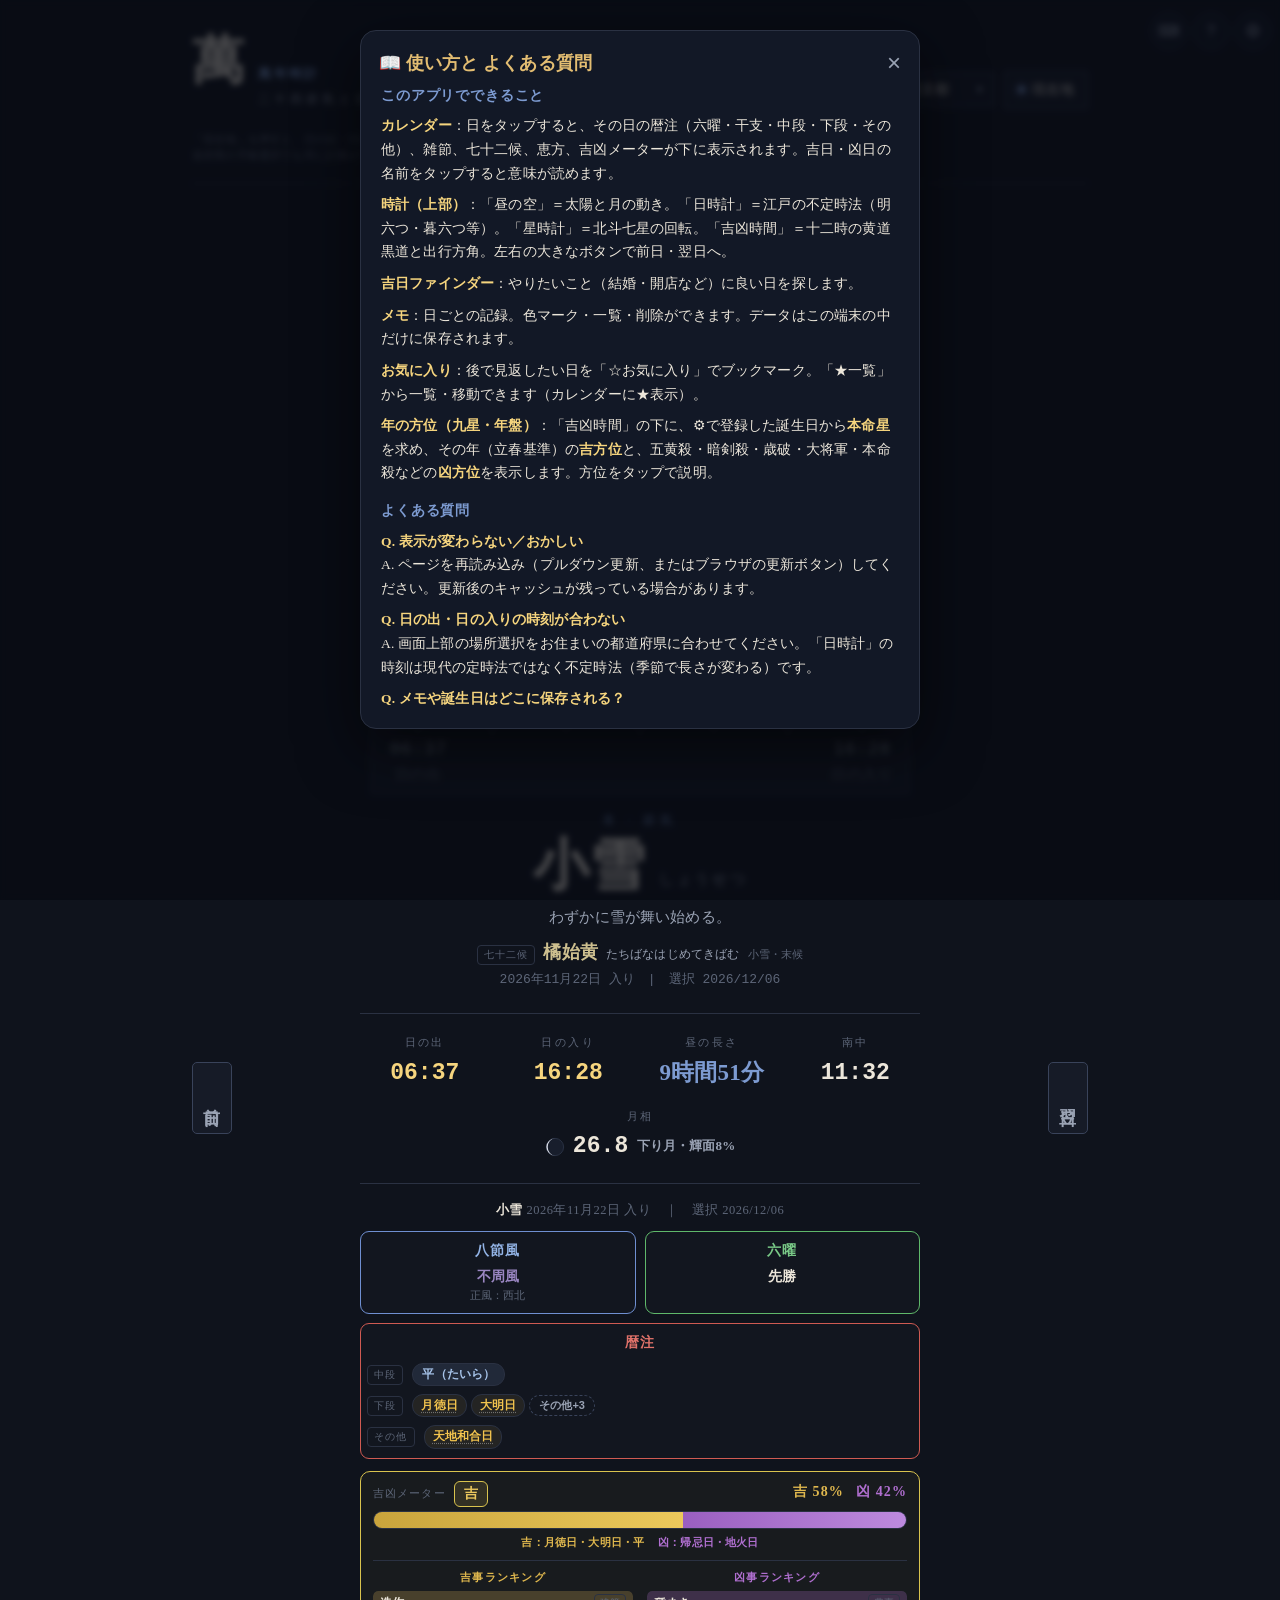
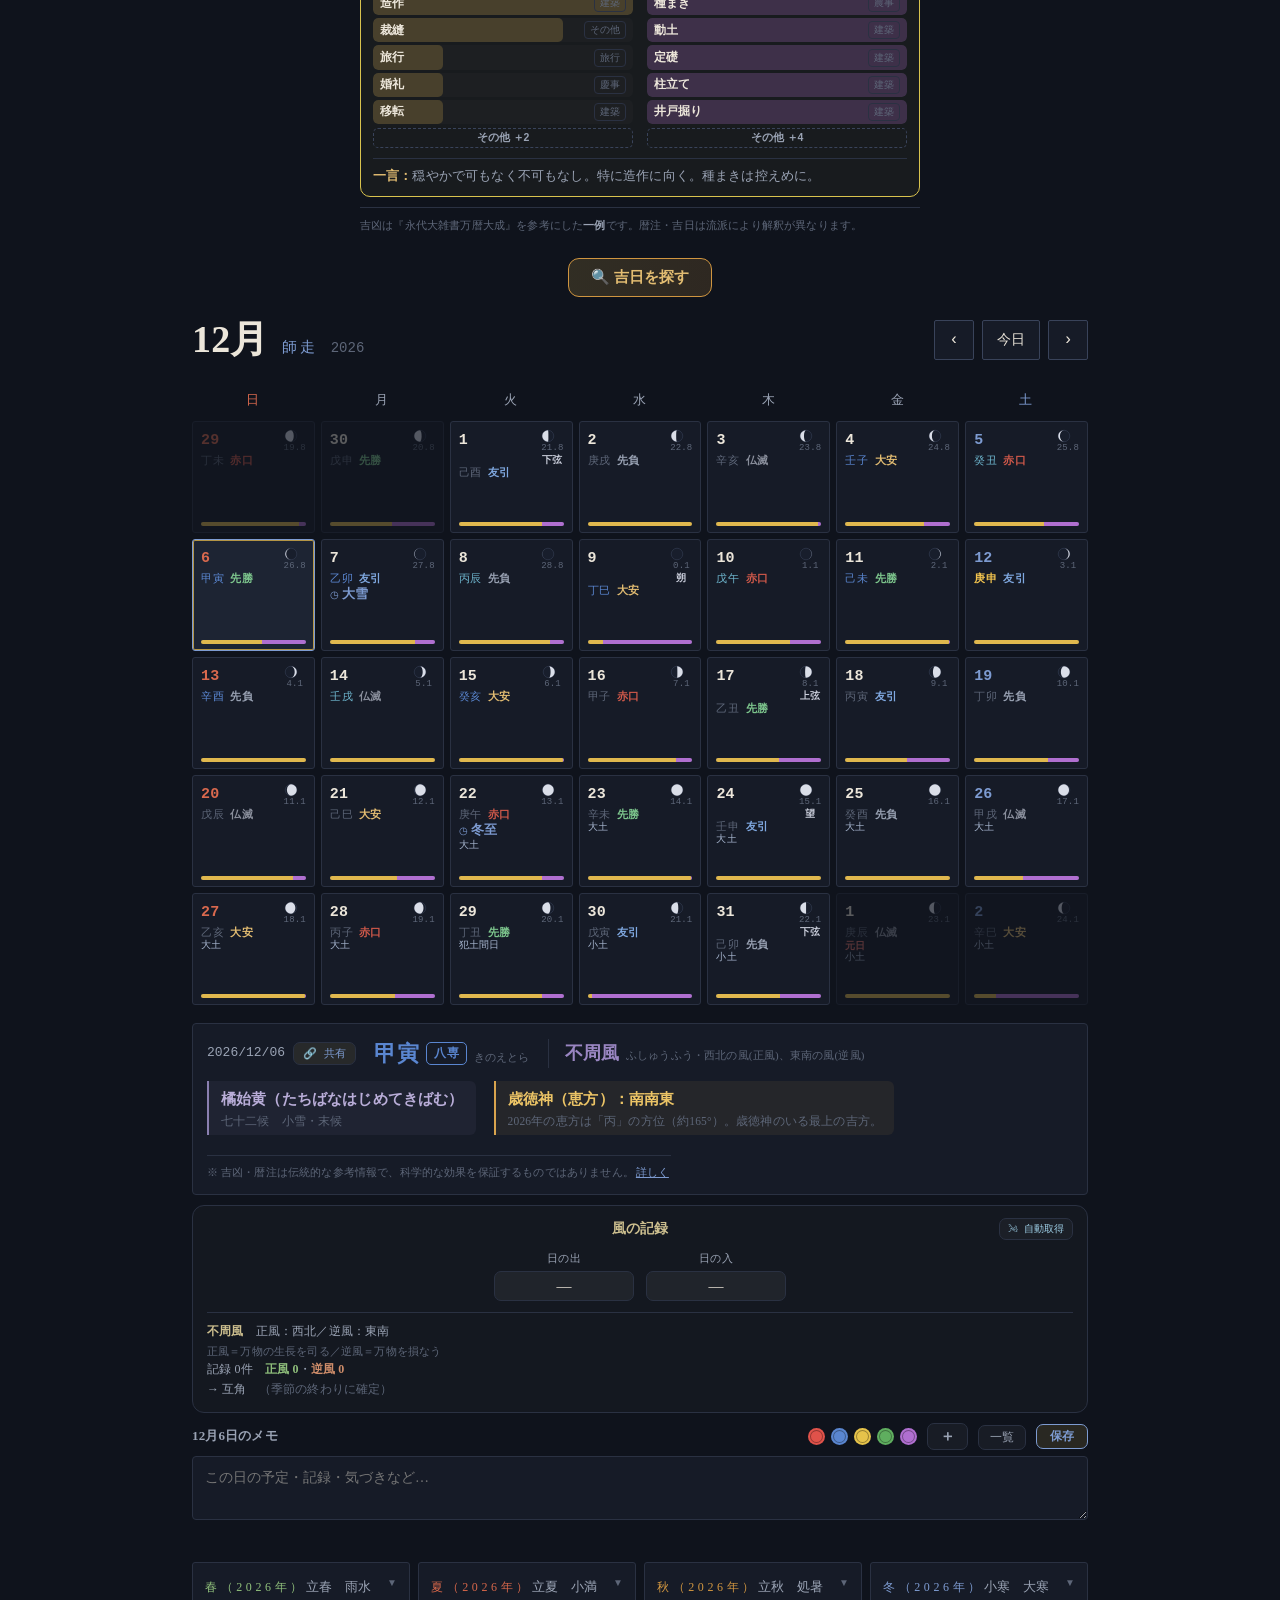
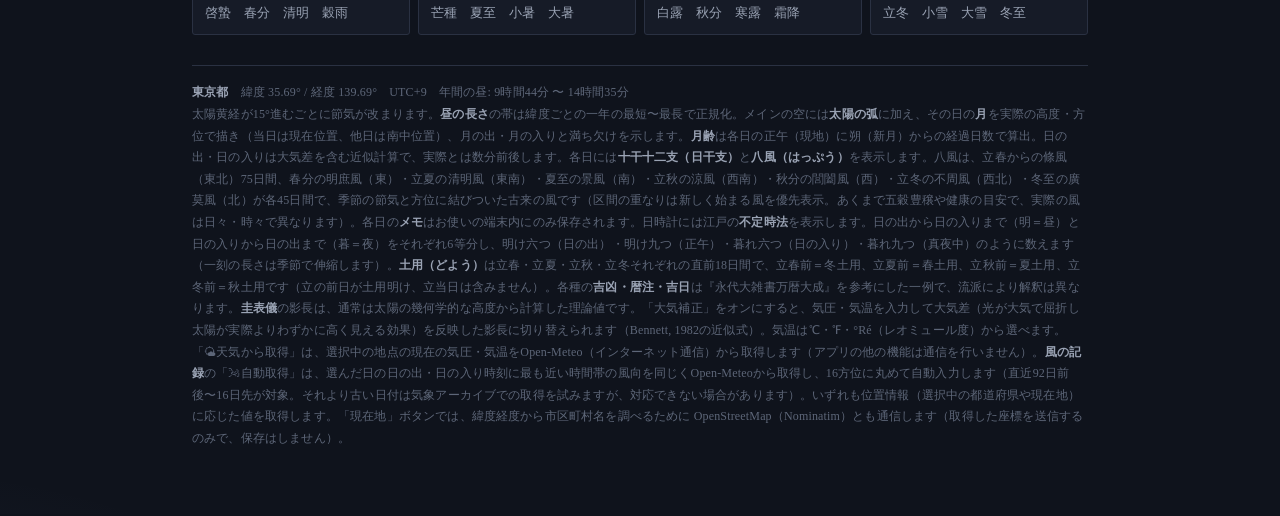
==== commit 71960880: "カレンダーに六曜表示を追加、日時計の太陽の明るさ調整" ====
--- a/index.html
+++ b/index.html
@@ -384,6 +384,7 @@
 .cell .gz{font-family:"Shippori Mincho",serif;font-size:11px;color:var(--fg-faint);
   line-height:1.1;margin-top:1px;letter-spacing:.06em}
 .cell .gz.koshin{color:var(--sun);font-weight:700}
+.cell .c-roku{margin-left:6px;font-family:"Shippori Mincho",serif;font-size:11px;font-weight:700;letter-spacing:.02em}
 .cell .wind{margin-top:2px;font-size:11px;font-weight:700;line-height:1.15;letter-spacing:.02em}
 .cell .doyo{margin-top:2px;font-size:10px;font-weight:700;line-height:1.1;letter-spacing:.02em;
   color:#caa35a;border-left:2px solid #caa35a;padding-left:4px}
@@ -568,6 +569,7 @@
   .cell{min-height:102px;padding:5px 6px 14px}
   .cell .sekki{font-size:11px}
   .cell .gz{font-size:10px}.cell .wind{font-size:10px}
+  .cell .c-roku{font-size:9.5px;margin-left:4px}
   .season-rail{grid-template-columns:repeat(2,1fr)}
   .daylight-stats{grid-template-columns:repeat(2,minmax(0,1fr));gap:14px 10px}
   .daylight-stats .v{font-size:19px}
@@ -2027,6 +2029,7 @@
   return null;
 }
 const ROKUYO=['大安','赤口','先勝','友引','先負','仏滅'];
+const ROKUYO_COL={大安:'#e3bd72',友引:'#7fa8e0',先勝:'#7fc98f',先負:'#9aa3b4',赤口:'#d0594a',仏滅:'#8a8f9c'};
 function rokuyoOf(Y,M,D,tz){ const l=lunarOf(Y,M,D,tz); if(!l)return null; return ROKUYO[((l.lm+l.ld)%6+6)%6]; }
 
 /* ====================== 吉凶日（干支・旧暦・季節ベース）====================== */
@@ -2897,7 +2900,9 @@
         `<span class="mage">${mi.age.toFixed(1)}</span>`+
         (lecl?`<span class="mevt" style="color:#e0594a">月食</span>`:(evt?`<span class="mevt">${evt}</span>`:''))+
       `</div></div>`+
-      `<div class="gz${koshin?' koshin':''}"${gzStyle}>${gz}${leapTag}</div>`+
+      `<div class="gz${koshin?' koshin':''}"${gzStyle}>${gz}${leapTag}`+
+        (am.rokuyo?`<span class="c-roku" style="color:${ROKUYO_COL[am.rokuyo]||'var(--fg-dim)'}">${am.rokuyo}</span>`:'')+
+      `</div>`+
       (tm?`<div class="sekki">${tm.name}</div>`:'')+
       (doyo?`<div class="doyo">${doyo.name}</div>`:'')+
       `<div class="cmarks">`+
@@ -3335,7 +3340,8 @@
       <stop offset="0" stop-color="#1a2233"/><stop offset="1" stop-color="#11151f"/>
     </radialGradient>
     <radialGradient id="sund" cx="0.5" cy="0.5" r="0.5">
-      <stop offset="0" stop-color="#fff4d6"/><stop offset="0.45" stop-color="#f3c44e"/>
+      <stop offset="0" stop-color="#fffaf0"/><stop offset="0.4" stop-color="#f9d878"/>
+      <stop offset="0.72" stop-color="#f3c44e" stop-opacity="0.5"/>
       <stop offset="1" stop-color="#f3c44e" stop-opacity="0"/></radialGradient>
   </defs>`;
   s+=`<circle cx="${cx}" cy="${cy}" r="${R+30}" fill="none"/>`;
@@ -3449,9 +3455,9 @@
     s+=`<line x1="${cx}" y1="${cy}" x2="${hx.toFixed(1)}" y2="${hy.toFixed(1)}" stroke="${acc}" stroke-width="9" stroke-linecap="round" opacity="0.16"/>`;
     // sun on the compass ring at its azimuth, brightness ~ altitude
     const [sx,sy]=ptR(Az,R+16);
-    const glow=6+10*Math.max(0,Math.sin(alt*D2R));
+    const glow=8+13*Math.max(0,Math.sin(alt*D2R));
     s+=`<circle cx="${sx.toFixed(1)}" cy="${sy.toFixed(1)}" r="${glow.toFixed(1)}" fill="url(#sund)"/>`;
-    s+=`<circle cx="${sx.toFixed(1)}" cy="${sy.toFixed(1)}" r="5" fill="#f3c44e"/>`;
+    s+=`<circle cx="${sx.toFixed(1)}" cy="${sy.toFixed(1)}" r="5" fill="#fbe08a"/>`;
   }else{
     s+=`<text x="${cx}" y="${cy-4}" fill="#9aa3b4" font-size="14" text-anchor="middle">夜</text>`;
     s+=`<text x="${cx}" y="${cy+16}" fill="#5d6678" font-size="11" text-anchor="middle">太陽は地平線の下</text>`;
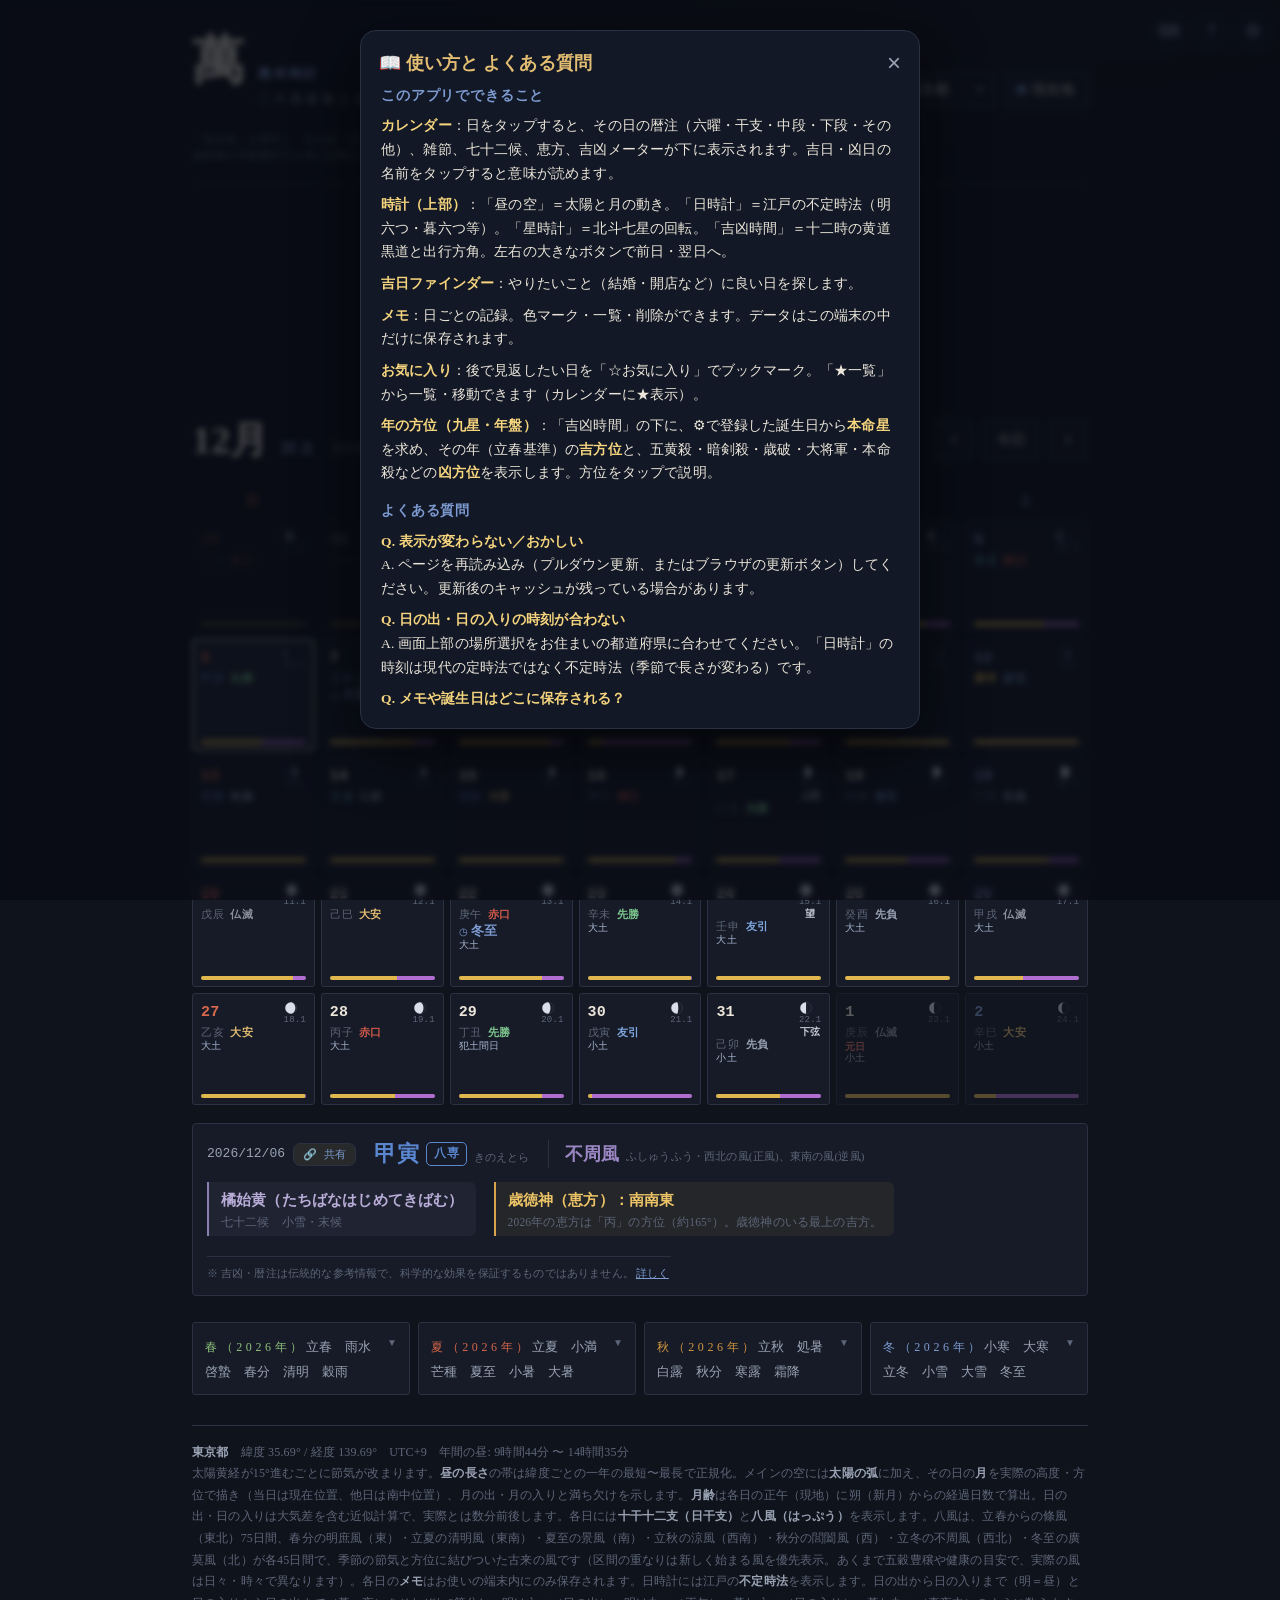
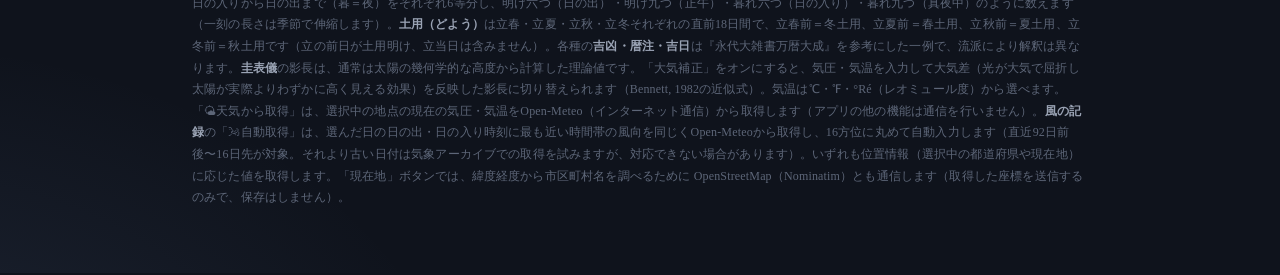
==== commit 8d4e5fa8: "feat: 天・暦・録のビュー切替タブを追加" ====
--- a/index.html
+++ b/index.html
@@ -579,6 +579,21 @@
 /* ---------- view tabs ---------- */
 /* ---------- clock carousel ---------- */
 .topbar{display:flex;flex-direction:column;align-items:center;gap:6px;margin:16px 0 6px}
+/* ビュー切替タブ（天・暦・録） */
+.viewtabs{display:flex;gap:6px;justify-content:center;margin:12px auto 4px;max-width:420px}
+.viewtabs .vtab{flex:1;display:flex;flex-direction:column;align-items:center;gap:1px;
+  background:var(--ink2);border:1px solid var(--line);border-radius:11px;color:var(--fg-dim);
+  font-family:"Shippori Mincho",serif;font-size:19px;font-weight:700;padding:8px 0;cursor:pointer;
+  letter-spacing:.08em;transition:all .15s ease}
+.viewtabs .vtab span{font-size:10px;font-weight:400;letter-spacing:.04em;color:var(--fg-faint)}
+.viewtabs .vtab:hover{border-color:var(--acc)}
+.viewtabs .vtab.on{background:linear-gradient(180deg,rgba(243,196,78,.16),rgba(243,196,78,.06));
+  border-color:var(--acc);color:var(--acc)}
+.viewtabs .vtab.on span{color:var(--acc)}
+/* 現在のビュー以外を隠す */
+body[data-view="sora"] .v-koyomi, body[data-view="sora"] .v-kiroku,
+body[data-view="koyomi"] .v-sora, body[data-view="koyomi"] .v-kiroku,
+body[data-view="kiroku"] .v-sora, body[data-view="kiroku"] .v-koyomi{ display:none !important; }
 .bigclock-row{display:flex;align-items:center;gap:10px}
 .bigtime{font-size:clamp(34px,9vw,52px);font-weight:700;color:var(--sun-soft);line-height:1;letter-spacing:.04em}
 #bigclock.bigtime{background:transparent;border:0;border-bottom:1px dashed var(--line2);
@@ -990,8 +1005,14 @@
     <div class="loc-geo-detail" id="loc-geo-detail" hidden></div>
   </header>
 
+  <nav class="viewtabs" id="viewtabs" role="tablist" aria-label="表示切替">
+    <button class="vtab" data-v="sora" role="tab">天<span>そら</span></button>
+    <button class="vtab" data-v="koyomi" role="tab">暦<span>こよみ</span></button>
+    <button class="vtab" data-v="kiroku" role="tab">録<span>きろく</span></button>
+  </nav>
+
   <div class="topbar">
-    <div class="bigclock-row">
+    <div class="bigclock-row v-sora">
       <input type="time" step="60" class="bigtime tinput mono" id="bigclock" value="00:00" aria-label="時刻を選択">
       <button class="clkbtn go" id="sky-go">決定</button>
       <button class="clkbtn" id="sky-now">現在</button>
@@ -1010,7 +1031,7 @@
     </div>
   </div>
 
-  <div class="clockstage">
+  <div class="clockstage v-sora">
     <button class="navarrow dayarrow" id="clk-prev" aria-label="前日へ">前日</button>
     <div class="clockwindow">
       <div class="clkmodes" id="clkmodes">
@@ -1197,11 +1218,11 @@
     <button class="navarrow dayarrow" id="clk-next" aria-label="翌日へ">翌日</button>
   </div>
 
-  <div class="finder-bar">
+  <div class="finder-bar v-koyomi">
     <button class="finder-open" id="finder-open">🔍 吉日を探す</button>
   </div>
 
-  <div class="calbar">
+  <div class="calbar v-koyomi">
     <div class="month">
       <span class="num" id="c-month"></span>
       <span class="wafu" id="c-wafu"></span>
@@ -1214,14 +1235,14 @@
     </div>
   </div>
 
-  <div class="dow">
+  <div class="dow v-koyomi">
     <div class="sun">日</div><div>月</div><div>火</div><div>水</div><div>木</div><div>金</div><div class="sat">土</div>
   </div>
-  <div class="grid" id="grid"></div>
-
-  <div class="dayinfo" id="dayinfo"></div>
-  <div class="windrec" id="windrec"></div>
-  <div class="memo-wrap">
+  <div class="grid v-koyomi" id="grid"></div>
+
+  <div class="dayinfo v-koyomi" id="dayinfo"></div>
+  <div class="windrec v-kiroku" id="windrec"></div>
+  <div class="memo-wrap v-kiroku">
     <div class="memo">
       <div class="memo-head">
         <span class="memo-date" id="memo-date">メモ</span>
@@ -3818,6 +3839,25 @@
 document.getElementById('day-prev').onclick=()=>shiftDay(-1);
 document.getElementById('day-next').onclick=()=>shiftDay(1);
 
+/* ====================== ビュー切替（天・暦・録） ====================== */
+(function(){
+  const tabs=document.getElementById('viewtabs'); if(!tabs)return;
+  const VALID=['sora','koyomi','kiroku'];
+  function setView(v,save){
+    if(!VALID.includes(v))v='koyomi';
+    document.body.dataset.view=v;
+    tabs.querySelectorAll('.vtab').forEach(b=>b.classList.toggle('on',b.dataset.v===v));
+    if(save){ try{localStorage.setItem('koyomi-view',v);}catch(e){} }
+    // 天（時計）に切り替えたときは、非表示中に崩れないよう再描画
+    if(v==='sora'){ try{ if(viewMode==='sun')renderSundial(); else if(viewMode==='star')renderStarClock(); else if(viewMode==='kkt')renderKikkyo(); else render(); }catch(e){} }
+    window.scrollTo({top:0,behavior:'smooth'});
+  }
+  tabs.querySelectorAll('.vtab').forEach(b=>b.addEventListener('click',()=>setView(b.dataset.v,true)));
+  let init='koyomi'; try{ const sv=localStorage.getItem('koyomi-view'); if(sv&&VALID.includes(sv))init=sv; }catch(e){}
+  setView(init,false);
+  window._setView=setView;
+})();
+
 /* ====================== PC向け：キーボードショートカット ====================== */
 (function(){
   const SC_LIST=[
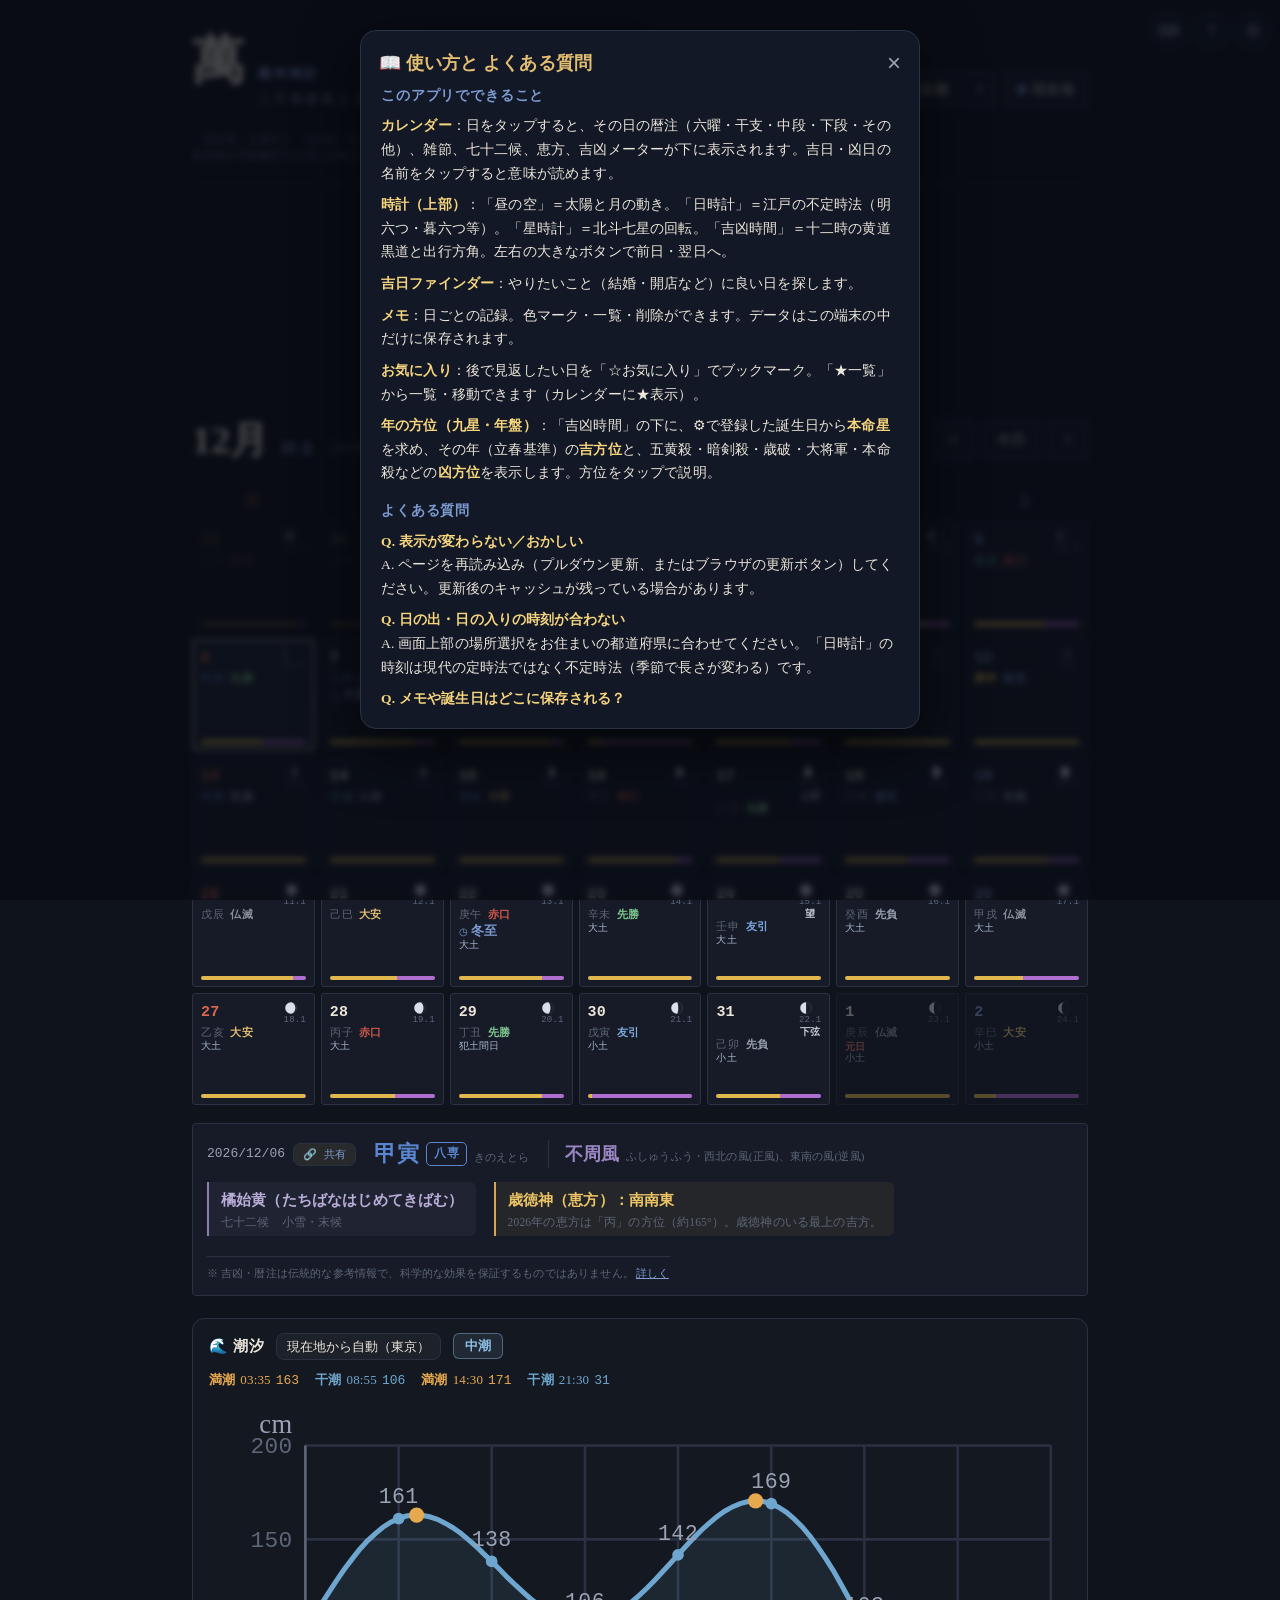
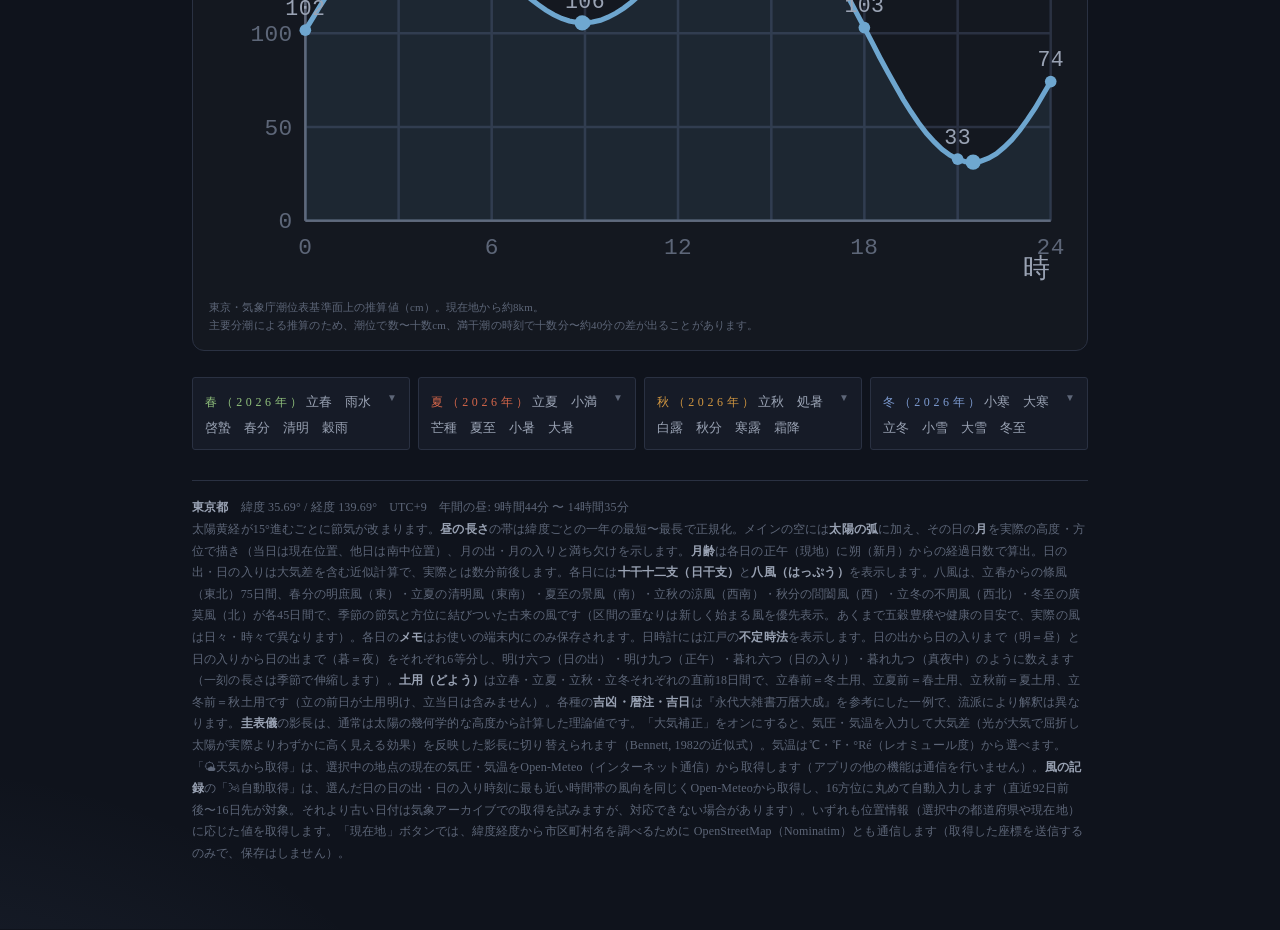
==== commit 97276e8d: "feat: 潮汐(9港)・星コンパス・二十四節気の解説を追加、昼の空を時刻連動グラデーション化" ====
--- a/index.html
+++ b/index.html
@@ -187,7 +187,7 @@
 .set-saved{margin-top:8px;font-size:11px;color:var(--fg-faint)}
 .finder-open{background:linear-gradient(90deg,rgba(224,184,78,.16),rgba(207,149,64,.16));
   border:1px solid #cf9540;color:#e3bd72;border-radius:9px;padding:6px 12px;font-size:13px;font-weight:700;cursor:pointer}
-.finder-bar{display:flex;justify-content:center;margin:4px 0 12px}
+.finder-bar{display:flex;justify-content:center;gap:8px;flex-wrap:wrap;margin:4px 0 12px}
 .finder-bar .finder-open{padding:9px 22px;font-size:15px;border-radius:11px}
 .finder-open:hover{background:linear-gradient(90deg,rgba(224,184,78,.28),rgba(207,149,64,.28))}
 .finder-modal{position:fixed;inset:0;z-index:80;background:rgba(8,11,18,.72);backdrop-filter:blur(3px);
@@ -228,7 +228,16 @@
   padding:1px 9px;border-radius:6px}
 .fr-tag{font-size:11px;color:#7fc28f;border:1px solid rgba(111,192,129,.4);border-radius:5px;padding:0 6px}
 .fr-tag.warn{color:#cf9c6a;border-color:rgba(207,156,106,.4)}
-.finder-empty{color:var(--fg-faint);font-size:12px;text-align:center;padding:18px}
+.finder-empty{color:var(--fg-faint);font-size:12px;text-align:center;padding:18px;line-height:1.7}
+.kw-inputrow{display:flex;gap:7px;margin-bottom:12px}
+.kw-input{flex:1;min-width:0;background:rgba(255,255,255,.04);border:1px solid var(--line);color:var(--fg);
+  border-radius:9px;padding:9px 12px;font-size:15px;font-family:"Shippori Mincho",serif}
+.kw-input:focus{outline:none;border-color:var(--acc)}
+.kw-input::placeholder{color:var(--fg-faint)}
+.kw-go{background:linear-gradient(90deg,rgba(224,184,78,.16),rgba(207,149,64,.16));border:1px solid #cf9540;
+  color:#e3bd72;border-radius:9px;padding:0 18px;font-size:14px;font-weight:700;cursor:pointer;
+  font-family:"Shippori Mincho",serif;white-space:nowrap}
+.kw-go:hover{background:linear-gradient(90deg,rgba(224,184,78,.28),rgba(207,149,64,.28))}
 .term-kou{margin-top:9px;display:flex;align-items:baseline;gap:8px;justify-content:center;flex-wrap:wrap}
 .term-kou .kou-lab{font-size:10px;letter-spacing:.12em;color:var(--fg-faint);border:1px solid var(--line);border-radius:4px;padding:1px 6px}
 .term-kou b{font-family:"Shippori Mincho",serif;font-size:18px;color:#cdbf8f}
@@ -448,6 +457,32 @@
 .dayinfo .di-doyo small{font-size:11px;color:var(--fg-faint)}
 .dayinfo .di-wind b{font-family:"Shippori Mincho",serif;font-size:18px;font-weight:700;color:var(--wc,var(--fg))}
 .dayinfo .di-none{color:var(--fg-faint)}
+.tide{margin-top:22px;border:1px solid var(--line);border-radius:12px;padding:14px 16px 16px;background:rgba(255,255,255,.02)}
+.tide:empty{display:none}
+.tide-head{display:flex;align-items:center;gap:10px 12px;flex-wrap:wrap;margin-bottom:10px}
+.tide-title{font-family:"Shippori Mincho",serif;font-size:15px;color:var(--fg);font-weight:700;letter-spacing:.04em}
+.tide-port{background:rgba(255,255,255,.04);border:1px solid var(--line);color:var(--fg);border-radius:8px;
+  padding:5px 10px;font-size:13px;font-family:"Shippori Mincho",serif}
+.tide-port:focus{outline:none;border-color:var(--acc)}
+.tide-shio{font-family:"Shippori Mincho",serif;font-size:13px;font-weight:700;color:#8fc0e6;
+  border:1px solid rgba(143,192,230,.42);background:rgba(143,192,230,.1);border-radius:6px;padding:2px 11px}
+.tide-hilo{display:flex;flex-wrap:wrap;gap:5px 16px;font-size:13px;color:var(--fg-dim);margin-bottom:14px}
+.tide-hilo span{display:inline-flex;align-items:baseline;gap:5px}
+.tide-hilo b{font-family:"Shippori Mincho",serif;font-weight:700}
+.tide-hilo .th-hi{color:#e7a94e} .tide-hilo .th-lo{color:#6fa8d0}
+.tide-chart{margin-top:6px}
+.tide-chart svg{width:100%;height:auto;display:block}
+.tc-grid{stroke:var(--line);stroke-width:1}
+.tc-axis{stroke:var(--fg-faint);stroke-width:1}
+.tc-curve{fill:none;stroke:#6ea6cf;stroke-width:2}
+.tc-fill{fill:rgba(110,166,207,.10)}
+.tc-lbl{fill:var(--fg-faint);font-size:9px;font-family:ui-monospace,monospace}
+.tc-unit{fill:var(--fg-dim);font-size:10.5px;font-family:"Shippori Mincho",serif}
+.tc-val{fill:var(--fg-dim);font-size:8.5px;font-family:ui-monospace,monospace;text-anchor:middle}
+.tc-dot{fill:#6ea6cf}
+.tc-hi{fill:#e7a94e}
+.tc-lo{fill:#6fa8d0}
+.tide-note{font-size:11px;color:var(--fg-faint);margin-top:11px;line-height:1.65}
 .memo{margin-top:10px}
 .memo-head{display:flex;justify-content:space-between;align-items:center;margin-bottom:6px;gap:10px;flex-wrap:wrap}
 .memo-ctl{display:flex;align-items:center;gap:10px}
@@ -961,6 +996,20 @@
     </div>
   </div>
 
+  <div id="kw-modal" class="finder-modal" hidden>
+    <div class="finder-card">
+      <div class="finder-head"><span>🔤 キーワードで日を探す</span><button class="finder-x" id="kw-close" aria-label="閉じる">×</button></div>
+      <div class="finder-sub">暦注・吉凶日・六曜・干支・雑節などの名前を入力すると、選択日から先の該当日を探します。</div>
+      <div class="kw-inputrow">
+        <input type="text" id="kw-input" class="kw-input" placeholder="例：一粒万倍日 / 大安 / 甲子 / 狼藉日" autocomplete="off" spellcheck="false">
+        <button class="kw-go" id="kw-go" type="button">探す</button>
+      </div>
+      <div class="finder-acts" id="kw-chips"></div>
+      <div class="finder-sub" id="kw-sub" style="margin:2px 0 10px"></div>
+      <div class="finder-results" id="kw-results"></div>
+    </div>
+  </div>
+
   <div id="sekki-modal" class="finder-modal" hidden>
     <div class="finder-card">
       <div class="finder-head"><span>二十四節気 と 七十二候　<b id="sekki-year" style="color:var(--fg)"></b></span><button class="finder-x" id="sekki-close" aria-label="閉じる">×</button></div>
@@ -1166,6 +1215,7 @@
           </div>
         </div>
         <div class="dialwrap"><svg id="stardial" viewBox="0 0 380 400" role="img" aria-label="星時計（北斗七星と北極星）"></svg></div>
+        <div id="starcompass"></div><!-- 北さがしコンパス（テスト機能・starcompass.js） -->
         <div class="timerow">
           <input type="time" step="60" class="tlabel tinput mono" id="sc-tlabel" value="00:00" aria-label="時刻を選択（タップでピッカー）">
           <input type="range" id="sc-time" min="0" max="1439" step="1" value="0" aria-label="時刻">
@@ -1220,6 +1270,7 @@
 
   <div class="finder-bar v-koyomi">
     <button class="finder-open" id="finder-open">🔍 吉日を探す</button>
+    <button class="finder-open" id="kw-open">🔤 キーワード</button>
   </div>
 
   <div class="calbar v-koyomi">
@@ -1241,6 +1292,7 @@
   <div class="grid v-koyomi" id="grid"></div>
 
   <div class="dayinfo v-koyomi" id="dayinfo"></div>
+  <div class="tide v-koyomi" id="tide"></div>
   <div class="windrec v-kiroku" id="windrec"></div>
   <div class="memo-wrap v-kiroku">
     <div class="memo">
@@ -2507,6 +2559,55 @@
 function setSeason(s){document.body.dataset.season=s;}
 
 /* ====================== sky figure ====================== */
+// ===== 昼の空：時刻（＝太陽高度）で移り変わる背景 =====
+// 太陽高度で駆動するため、季節・緯度によっても正しく変化する。
+// 夜 → 天文薄明 → 航海薄明 → 市民薄明 → 日の出/入 → 黄金時 → 昼
+const _SKY_KF_DAWN=[  // [太陽高度°, 上, 中, 下]
+  [-90,'#04060b','#080d18','#0f1626'],
+  [-18,'#05070e','#0a1020','#121a2c'],
+  [-12,'#070c18','#101a33','#1d2744'],
+  [ -6,'#0d1730','#22305a','#42406c'],
+  [-0.833,'#1b2f57','#4d5a86','#b06a5e'],
+  [  6,'#24477a','#7594b8','#dda06a'],
+  [ 20,'#1e3c66','#5382ab','#a3c0d4'],
+  [ 60,'#17335e','#4576a5','#accada']
+];
+const _SKY_KF_DUSK=[
+  [-90,'#04060b','#080d18','#0f1626'],
+  [-18,'#05070e','#0a1020','#131a2b'],
+  [-12,'#080b18','#121832','#241f42'],
+  [ -6,'#101530','#2b2b58','#5c3a63'],
+  [-0.833,'#1d2b4f','#5a5480','#c05c40'],
+  [  6,'#26406b','#8a8aa8','#e08a55'],
+  [ 20,'#1e3c66','#5382ab','#a3c0d4'],
+  [ 60,'#17335e','#4576a5','#accada']
+];
+function _hex2rgb(h){return [parseInt(h.slice(1,3),16),parseInt(h.slice(3,5),16),parseInt(h.slice(5,7),16)];}
+function _rgb2hex(c){return '#'+c.map(v=>Math.max(0,Math.min(255,Math.round(v))).toString(16).padStart(2,'0')).join('');}
+function _mix(a,b,t){const A=_hex2rgb(a),B=_hex2rgb(b);return _rgb2hex([0,1,2].map(i=>A[i]+(B[i]-A[i])*t));}
+function _skyPalette(alt,isDawn){
+  const KF=isDawn?_SKY_KF_DAWN:_SKY_KF_DUSK;
+  if(alt<=KF[0][0])return KF[0].slice(1);
+  if(alt>=KF[KF.length-1][0])return KF[KF.length-1].slice(1);
+  for(let i=0;i<KF.length-1;i++){
+    const a=KF[i],b=KF[i+1];
+    if(alt>=a[0]&&alt<=b[0]){
+      let t=(alt-a[0])/(b[0]-a[0]);
+      t=t*t*(3-2*t);                       // smoothstep：継ぎ目を滑らかに
+      return [1,2,3].map(k=>_mix(a[k],b[k],t));
+    }
+  }
+  return KF[KF.length-1].slice(1);
+}
+// 夜の度合い（0=明るい, 1=完全な夜）：星を出す量に使う
+function _nightF(alt){return Math.max(0,Math.min(1,(-alt-8)/10));}
+// 地平線の焼け（朝焼け・夕焼け）の強さ：日の出/入の前後で最大
+function _glowF(alt){return Math.max(0,Math.min(1,1-Math.abs(alt+1)/12));}
+// 星（決まった配置。ちらつかないよう固定）
+const _STARS=[[24,26,.9],[57,52,.6],[95,20,1],[131,60,.7],[168,32,.85],[204,72,.6],
+  [241,28,.95],[276,58,.7],[300,96,.6],[41,88,.7],[78,112,.55],[152,96,.8],
+  [188,124,.5],[228,104,.65],[264,132,.5],[112,140,.45]];
+
 function drawSky(st,season,isToday,nowMin,latLen,moon,lat){
   const svg=document.getElementById('sky');
   const W=320,H=224,hy=182,x0=28,x1=292,span=x1-x0;
@@ -2536,7 +2637,7 @@
     const alt=asin(sin(lat)*sin(st.decl)+cos(lat)*cos(st.decl)*cos(H));
     const az=(atan2(-cos(st.decl)*sin(H), sin(st.decl)*cos(lat)-cos(st.decl)*sin(lat)*cos(H))+360)%360;
     return {alt,az}; };
-  let path, sx, sy, riseX=x0, setX=x1;
+  let path, sx, sy, riseX=x0, setX=x1, sunAlt=null, isDawn=true;
   if(!st.polar && st.sunrise!=null && st.sunset!=null && st.decl!=null && lat!=null){
     // 日の出→日の入を実際の方位・高度でサンプリング（季節で弧の左右位置と高さが変わる）
     path='';
@@ -2545,11 +2646,23 @@
     riseX=skyX(sunPos(st.sunrise).az); setX=skyX(sunPos(st.sunset).az);
     const curT=(nowMin!=null)?nowMin:st.noon, cp=sunPos(curT);
     sx=skyX(cp.az); sy=belowHorizon?hy:skyY(Math.max(0,cp.alt));
+    sunAlt=cp.alt; isDawn=(curT<=st.noon);
   } else {
     path=`M ${x0} ${hy}`;
     for(let i=1;i<=48;i++){const p=i/48;path+=` L ${(x0+span*p).toFixed(1)} ${yAt(p).toFixed(1)}`;}
     sx=x0+span*0.5; sy=belowHorizon?hy:yAt(0.5);
-  }
+    sunAlt=(st.polar==='night')?-20:(st.polar==='day'?15:30);
+  }
+  // 背景（朝・昼・夕・夜）
+  const pal=_skyPalette(sunAlt,isDawn);
+  const skyTop=pal[0], skyMid=pal[1], skyBot=_mix(pal[2],accVar,0.12);  // 下端に季節色をわずかに含ませる
+  const nightF=_nightF(sunAlt), glowF=_glowF(sunAlt);
+  const dayF=Math.max(0,Math.min(1,(sunAlt+6)/18));   // 空の明るさ（0=夜, 1=昼）
+  const glowCol=isDawn?'#f0a878':'#e8724a';
+  const starsSVG=nightF<=0.02?'':_STARS.map(([px,py,op])=>
+    `<circle cx="${px}" cy="${py}" r="${(op>0.8?0.9:0.65).toFixed(2)}" fill="#e8ecf7" opacity="${(op*nightF*0.9).toFixed(3)}"/>`).join('');
+  const glowSVG=glowF<=0.02?'':
+    `<ellipse cx="${sx.toFixed(1)}" cy="${hy}" rx="118" ry="58" fill="url(#glow-g)" opacity="${(glowF*0.55).toFixed(3)}"/>`;
 
   // ---- moon overlay (true path + phase glyph + rise/set) ----
   let moonPath='',moonMark='',moonLabels='',eclipseMark='',eclipseLabel='';
@@ -2563,7 +2676,7 @@
       else d+=` L ${X.toFixed(1)} ${Y.toFixed(1)}`;
       lastx=X;
     }
-    if(d)moonPath=`<path d="${d}" fill="none" stroke="#aeb6cc" stroke-opacity="0.4" stroke-width="1" stroke-dasharray="1 3.6" stroke-linecap="round"/>`;
+    if(d)moonPath=`<path d="${d}" fill="none" stroke="${_mix('#aeb6cc','#2f3d55',dayF)}" stroke-opacity="${(0.4+0.28*dayF).toFixed(2)}" stroke-width="1" stroke-dasharray="1 3.6" stroke-linecap="round"/>`;
     if(moon.eclipse && showSun){
       // 太陽に月が重なる＝日食：太陽の上に暗い月の円盤を少しずらして描く
       const ex=sx+moon.eclipse.ox, ey=sy+moon.eclipse.oy;
@@ -2592,10 +2705,15 @@
   svg.innerHTML=`
    <defs>
      <linearGradient id="sky-g" x1="0" y1="0" x2="0" y2="1">
-       <stop offset="0" stop-color="#0e1422"/>
-       <stop offset="0.55" stop-color="#1b2740"/>
-       <stop offset="1" stop-color="${accVar}" stop-opacity="0.42"/>
+       <stop offset="0" stop-color="${skyTop}"/>
+       <stop offset="0.55" stop-color="${skyMid}"/>
+       <stop offset="1" stop-color="${skyBot}"/>
      </linearGradient>
+     <radialGradient id="glow-g" cx="0.5" cy="0.5" r="0.5">
+       <stop offset="0" stop-color="${glowCol}" stop-opacity="0.85"/>
+       <stop offset="0.5" stop-color="${glowCol}" stop-opacity="0.28"/>
+       <stop offset="1" stop-color="${glowCol}" stop-opacity="0"/>
+     </radialGradient>
      <radialGradient id="sun-g" cx="0.5" cy="0.5" r="0.5">
        <stop offset="0" stop-color="#fff4d6"/>
        <stop offset="0.4" stop-color="#f3c44e"/>
@@ -2605,9 +2723,14 @@
        <stop offset="0" stop-color="#cdd3e6" stop-opacity="0.5"/>
        <stop offset="1" stop-color="#cdd3e6" stop-opacity="0"/>
      </radialGradient>
+     <clipPath id="skyclip"><rect x="0" y="0" width="${W}" height="${hy}"/></clipPath>
      <clipPath id="under"><path d="${path} Z"/></clipPath>
    </defs>
    <rect x="0" y="0" width="${W}" height="${hy}" fill="url(#sky-g)"/>
+   <g clip-path="url(#skyclip)">
+     ${starsSVG}
+     ${glowSVG}
+   </g>
    <g clip-path="url(#under)">
      <rect x="0" y="0" width="${W}" height="${hy}" fill="${accVar}" opacity="0.10"/>
    </g>
@@ -3660,7 +3783,8 @@
 
 /* ====================== view switch + update ====================== */
 const MODES=['sky','sun','star','kkt'];
-function update(){ render(); if(viewMode==='sun') renderSundial(); else if(viewMode==='star') renderStarClock(); else if(viewMode==='kkt') renderKikkyo(); updateWindrec(); }
+function update(){ render(); if(viewMode==='sun') renderSundial(); else if(viewMode==='star') renderStarClock(); else if(viewMode==='kkt') renderKikkyo(); updateWindrec(); if(typeof renderTide==='function') renderTide(); }
+
 function setMode(mode){
   viewMode=mode;
   document.getElementById('panel-sky').hidden=(mode!=='sky');
@@ -3850,6 +3974,8 @@
     if(save){ try{localStorage.setItem('koyomi-view',v);}catch(e){} }
     // 天（時計）に切り替えたときは、非表示中に崩れないよう再描画
     if(v==='sora'){ try{ if(viewMode==='sun')renderSundial(); else if(viewMode==='star')renderStarClock(); else if(viewMode==='kkt')renderKikkyo(); else render(); }catch(e){} }
+    // 暦に戻ったときは、非表示中に飛ばした潮汐を描き直す
+    if(v==='koyomi'){ try{ if(typeof renderTide==='function')renderTide(); }catch(e){} }
     window.scrollTo({top:0,behavior:'smooth'});
   }
   tabs.querySelectorAll('.vtab').forEach(b=>b.addEventListener('click',()=>setView(b.dataset.v,true)));
@@ -4135,6 +4261,12 @@
   document.addEventListener('click',e=>{ if(!sp.hidden && !sp.contains(e.target) && !gb.contains(e.target)) sp.hidden=true; });
 })();
 
+// モーダル共通：閉じるボタン＋背景クリックで閉じる
+function bindModalClose(modal,close){
+  if(close)close.addEventListener('click',()=>{ modal.hidden=true; });
+  if(modal)modal.addEventListener('click',e=>{ if(e.target===modal)modal.hidden=true; });
+}
+
 // ① 吉日ファインダー
 (function(){
   const open=document.getElementById('finder-open'), modal=document.getElementById('finder-modal'),
@@ -4176,8 +4308,77 @@
     update(); modal.hidden=true; };
   actsEl.onclick=e=>{ const b=e.target.closest('button[data-i]'); if(b)search(+b.dataset.i); };
   open.addEventListener('click',()=>{ modal.hidden=false; chips(); if(curAct!=null)search(curAct); else resEl.innerHTML='<div class="finder-empty">上から「やりたいこと」を選んでください</div>'; });
-  close.addEventListener('click',()=>{ modal.hidden=true; });
-  modal.addEventListener('click',e=>{ if(e.target===modal)modal.hidden=true; });
+  bindModalClose(modal,close);
+})();
+
+// ①' キーワード検索（暦注・吉凶日・六曜・干支・雑節などの名前で該当日を探す）
+(function(){
+  const open=document.getElementById('kw-open'), modal=document.getElementById('kw-modal'),
+        close=document.getElementById('kw-close'), input=document.getElementById('kw-input'),
+        go=document.getElementById('kw-go'), chipsEl=document.getElementById('kw-chips'),
+        subEl=document.getElementById('kw-sub'), resEl=document.getElementById('kw-results');
+  if(!open||!modal)return;
+  const CHIPS=['一粒万倍日','天赦日','大明日','母倉日','神吉日','大安','仏滅','甲子','八専','十方暮','三伏','社日'];
+  const CLR={good:['#e3bd72','rgba(224,184,78,.14)','#d9c34e'],
+             bad :['#c391da','rgba(176,111,208,.15)','#b06fd0'],
+             hei :['#9aa3b4','rgba(255,255,255,.05)','#2a3242']};
+  const DAYS=800, MAX=60;
+  // その日の検索対象ラベルを {t:表示名, k:good|bad|hei} で集める
+  function labelsOf(Y,M,D){
+    const a=almanacDay(Y,M,D,place.tz), out=[];
+    (a.kichi||[]).forEach(x=> out.push({t:x.name, k:x.good?'good':'bad'}));
+    (a.other||[]).forEach(x=> out.push({t:x.name, k:x.good?'good':'bad'}));
+    (a.zassetsu||[]).forEach(z=> out.push({t:z, k:'hei'}));
+    if(a.rokuyo)  out.push({t:a.rokuyo,  k:'hei'});
+    if(a.gzLabel) out.push({t:a.gzLabel, k:'hei'});
+    out.push({t:ganzhiStr(Y,M,D), k:'hei'});
+    if(a.holiday) out.push({t:(a.holiday.name||a.holiday), k:'hei'});
+    return out;
+  }
+  function search(kwRaw){
+    const kw=(kwRaw||'').trim();
+    if(!kw){ subEl.textContent=''; resEl.innerHTML='<div class="finder-empty">調べたい名前を入力してください。</div>'; return; }
+    const start=new Date(sel.Y,sel.M-1,sel.D), rows=[];
+    for(let i=0;i<DAYS && rows.length<MAX;i++){
+      const d=new Date(start); d.setDate(start.getDate()+i);
+      const Y=d.getFullYear(),M=d.getMonth()+1,Dd=d.getDate();
+      const hit=labelsOf(Y,M,Dd).filter(x=> x.t.indexOf(kw)>=0);
+      if(hit.length){
+        const seen=new Set(), names=[]; let kind='hei';
+        hit.forEach(h=>{ if(!seen.has(h.t)){ seen.add(h.t); names.push(h.t); }
+          if(h.k==='bad')kind='bad'; else if(h.k==='good'&&kind!=='bad')kind='good'; });
+        rows.push({Y,M,D:Dd,dow:dowOf(Y,M,Dd),names,kind});
+      }
+    }
+    subEl.textContent=`「${kw}」に該当する日（選択日 ${sel.Y}/${sel.M}/${sel.D} から先、最大${DAYS}日・${MAX}件まで）`;
+    if(!rows.length){
+      let hint='該当する日が見つかりませんでした。名前の一部（例「一粒」「大安」）でもお試しください。';
+      if(/狼藉|大禍|滅門/.test(kw) && (typeof userBirthBranch==='undefined'||userBirthBranch==null))
+        hint='該当する日が見つかりませんでした。<br>狼藉日・大禍日・滅門日は<b>生年による凶日</b>のため、⚙設定で誕生日を登録すると表示されます。';
+      resEl.innerHTML='<div class="finder-empty">'+hint+'</div>'; return;
+    }
+    resEl.innerHTML=rows.map((r,idx)=>{
+      const c=CLR[r.kind]||CLR.hei, label=r.names.join('・');
+      return `<div class="fr-row" data-y="${r.Y}" data-m="${r.M}" data-d="${r.D}">`
+        +`<span class="fr-rank">${idx+1}</span>`
+        +`<span class="fr-date">${r.M}月${r.D}日</span>`
+        +`<span class="fr-dow" style="color:${DOW_COL[r.dow]}">${DOW_K[r.dow]}</span>`
+        +`<span class="fr-badge" style="color:${c[0]};background:${c[1]};border:1px solid ${c[2]}">${label}</span>`
+        +`</div>`;
+    }).join('');
+  }
+  function chips(){ chipsEl.innerHTML=CHIPS.map(c=>`<button data-kw="${c}">${c}</button>`).join(''); }
+  chipsEl.onclick=e=>{ const b=e.target.closest('button[data-kw]'); if(!b)return; input.value=b.dataset.kw; search(b.dataset.kw); };
+  resEl.onclick=e=>{ const row=e.target.closest('.fr-row'); if(!row)return;
+    sel={Y:+row.dataset.y,M:+row.dataset.m,D:+row.dataset.d}; view={Y:sel.Y,M:sel.M};
+    update(); modal.hidden=true; };
+  go.addEventListener('click',()=>search(input.value));
+  input.addEventListener('keydown',e=>{ if(e.key==='Enter'){ e.preventDefault(); search(input.value); } });
+  open.addEventListener('click',()=>{ modal.hidden=false; chips();
+    if(input.value.trim())search(input.value);
+    else { subEl.textContent=''; resEl.innerHTML='<div class="finder-empty">調べたい名前を入力するか、下の候補から選んでください。</div>'; }
+    setTimeout(()=>input.focus(),50); });
+  bindModalClose(modal,close);
 })();
 
 // day navigation (shared by sundial + star clock)
@@ -4510,8 +4711,7 @@
   `;
   body.innerHTML=HTML;
   btn.addEventListener('click',()=>{ modal.hidden=false; });
-  close.addEventListener('click',()=>{ modal.hidden=true; });
-  modal.addEventListener('click',e=>{ if(e.target===modal)modal.hidden=true; });
+  bindModalClose(modal,close);
 })();
 /* ====================== このアプリについて ====================== */
 (function(){
@@ -4544,8 +4744,7 @@
     <p><a href="mailto:sagishimado@gmail.com" style="color:var(--acc)">sagishimado@gmail.com</a></p>
   `;
   btn.addEventListener('click',()=>{ modal.hidden=false; });
-  close.addEventListener('click',()=>{ modal.hidden=true; });
-  modal.addEventListener('click',e=>{ if(e.target===modal)modal.hidden=true; });
+  bindModalClose(modal,close);
 })();
 (function(){
   let shown=false;
@@ -4874,5 +5073,8 @@
 render();
 updateWindrec();
 </script>
+<script src="tide.js" defer></script>
+<script src="sekki.js" defer></script><!-- 二十四節気の解説（タップで表示） -->
+<script src="starcompass.js" defer></script><!-- 北さがしコンパス（テスト機能・不採用なら本行とstarcompass divを削除） -->
 </body>
 </html>
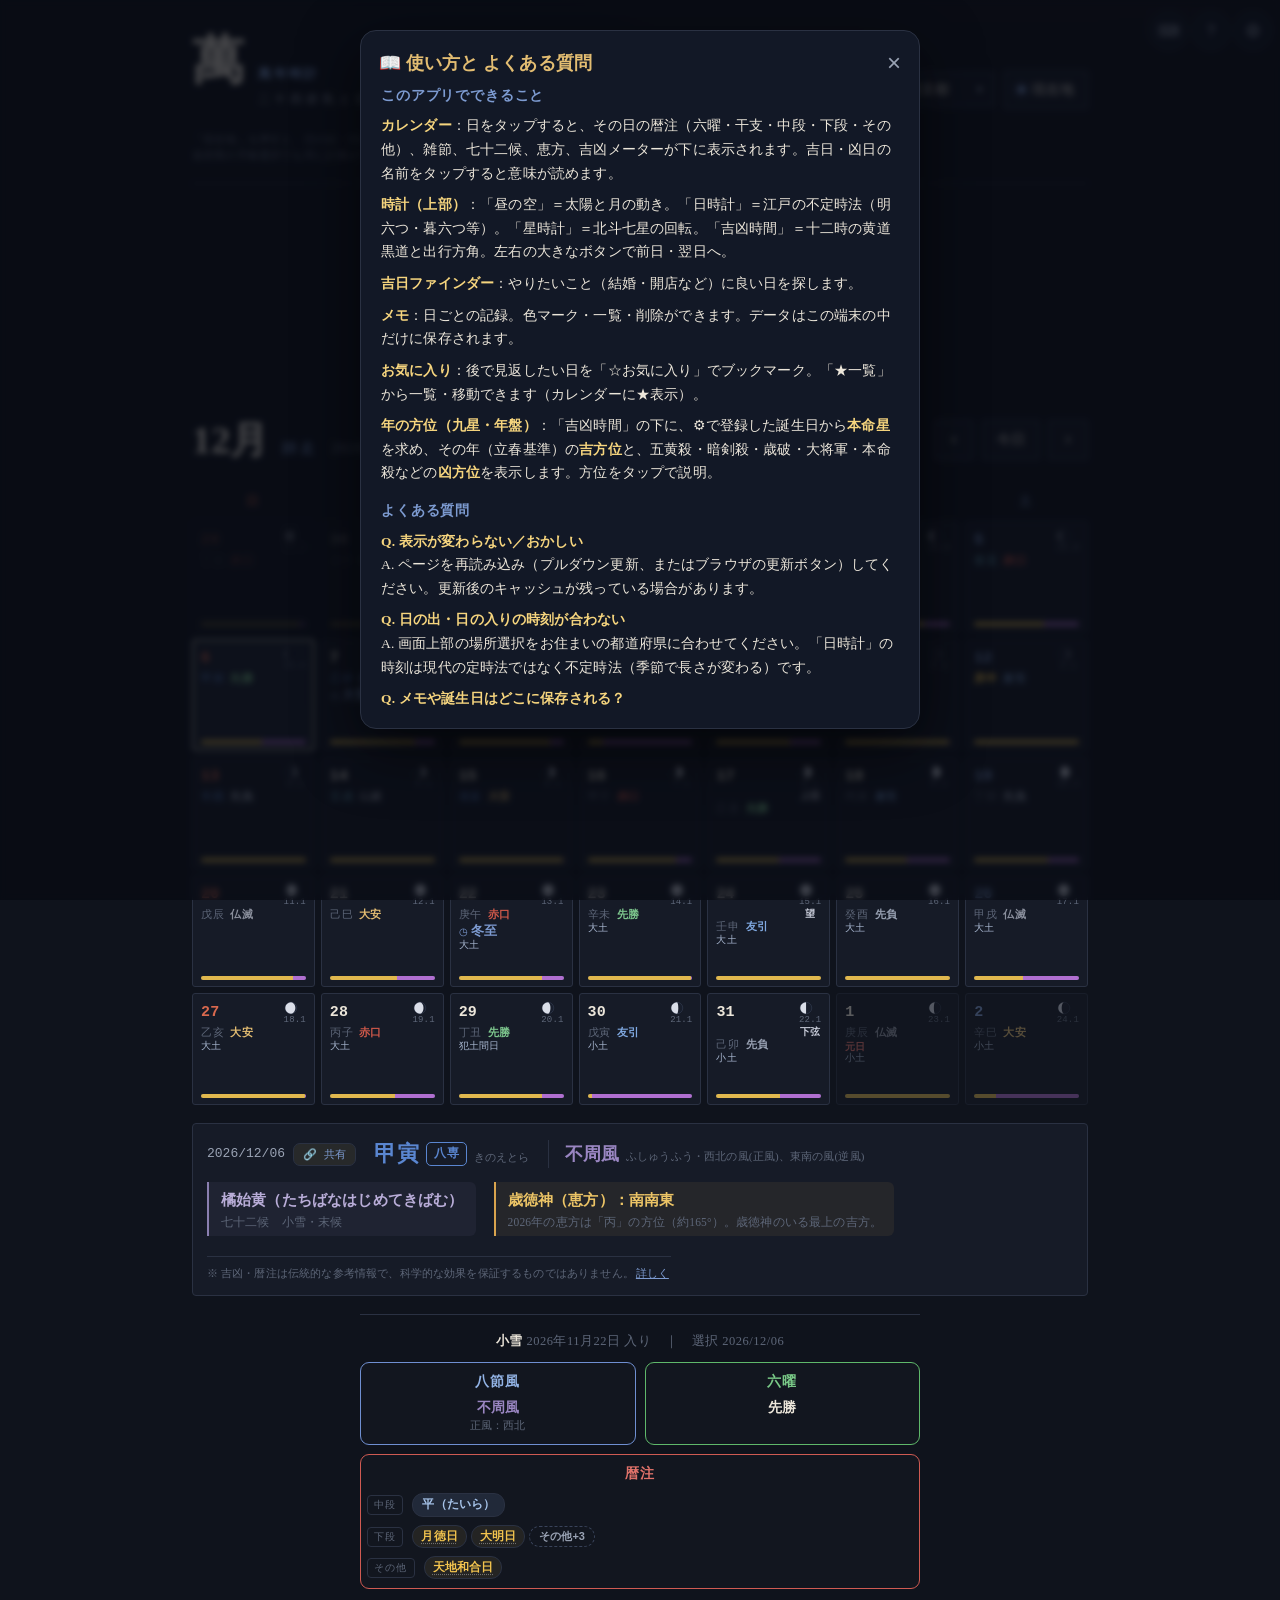
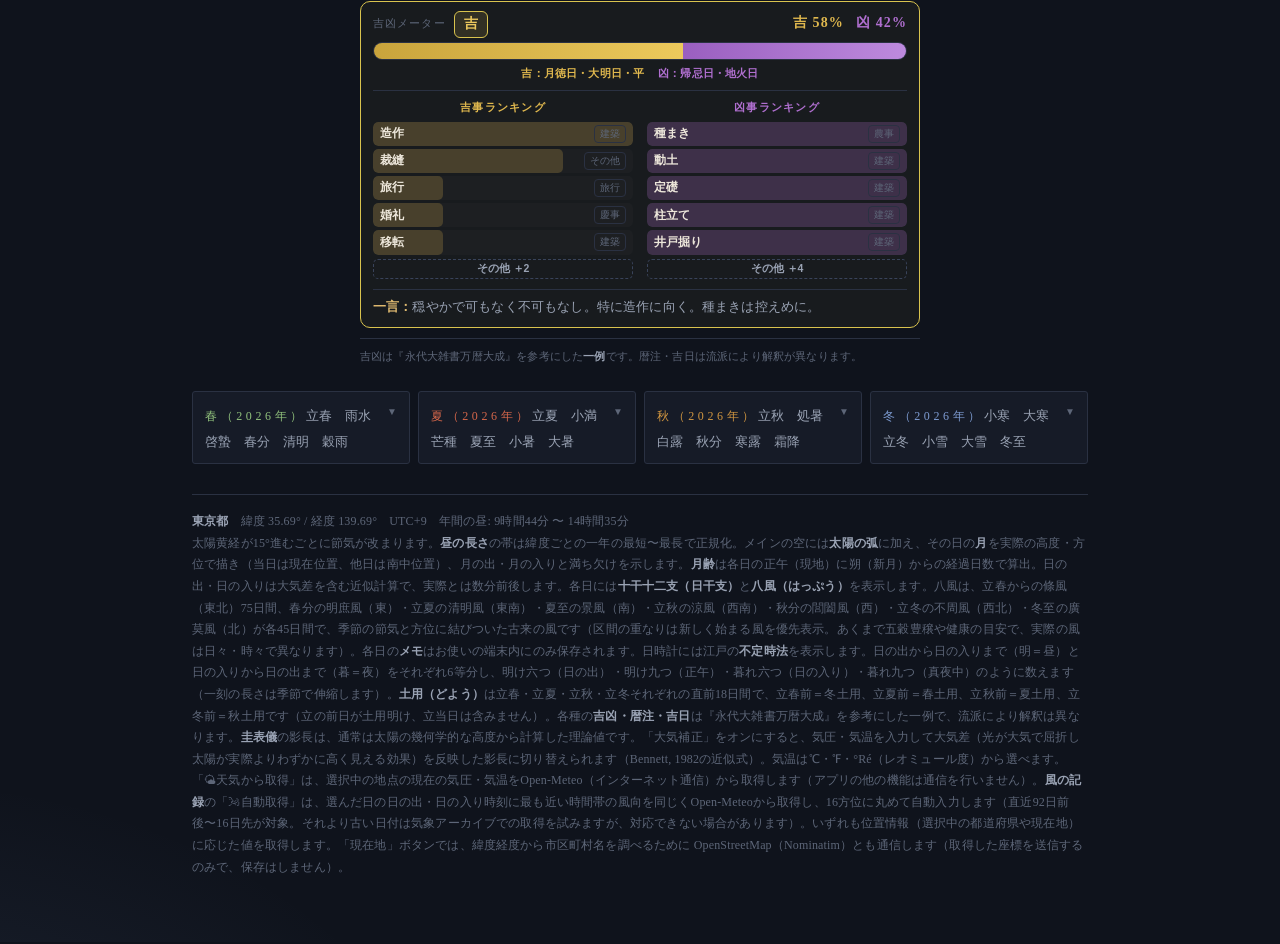
==== commit fd7a33cc: "潮汐欄と吉凶欄の配置を入れ替え（潮汐を天タブへ、吉凶を暦タブへ） Co-Authored-By: Claude Sonnet 5 <noreply@anthropic.com>" ====
--- a/index.html
+++ b/index.html
@@ -852,6 +852,90 @@
   .sd-readouts .v{font-size:18px}
 }
 </style>
+<style id="roho-style">
+/* ====== 制作者について（暦法序・開発者） ====== */
+.roho-tabs{display:flex;gap:6px;margin:2px 0 14px;border-bottom:1px solid var(--line);padding-bottom:10px}
+.roho-tab{flex:1;padding:8px 4px;border-radius:9px;border:1px solid var(--line);
+  background:rgba(255,255,255,.02);color:var(--fg-dim);font-family:"Shippori Mincho",serif;
+  font-size:13.5px;letter-spacing:.08em;cursor:pointer;transition:.15s}
+.roho-tab:hover{color:var(--fg);border-color:var(--line2)}
+.roho-tab.on{color:#1a1207;background:linear-gradient(180deg,#efc862,#e0b84e);border-color:#e0b84e;font-weight:700}
+.roho-pane{display:none;animation:rohoFade .3s ease}
+.roho-pane.on{display:block}
+@keyframes rohoFade{from{opacity:0;transform:translateY(4px)}to{opacity:1;transform:none}}
+
+/* 序文（横書き・料紙見立て） */
+.roho-doc{position:relative;border:1px solid #4a4130;border-radius:6px;
+  background:linear-gradient(180deg,rgba(60,52,36,.32),rgba(40,35,24,.22));
+  padding:24px 22px 20px;box-shadow:inset 0 0 0 1px rgba(224,184,78,.10)}
+.roho-doc::before{content:"";position:absolute;left:9px;right:9px;top:9px;bottom:9px;
+  border:1px solid rgba(224,184,78,.18);border-radius:3px;pointer-events:none}
+.roho-doc-title{text-align:center;font-family:"Shippori Mincho",serif;font-weight:700;
+  font-size:23px;letter-spacing:.4em;color:#efd8a0;margin:2px 0 4px;text-indent:.4em}
+.roho-doc-rule{width:40px;height:1px;background:#c0473a;margin:8px auto 18px;position:relative}
+.roho-doc-rule::before,.roho-doc-rule::after{content:"";position:absolute;top:-1.5px;width:4px;height:4px;border-radius:50%;background:#c0473a}
+.roho-doc-rule::before{left:-6px}.roho-doc-rule::after{right:-6px}
+.roho-doc-body p{font-family:"Shippori Mincho",serif;font-size:14.5px;line-height:2.0;
+  letter-spacing:.045em;color:var(--fg);text-align:justify;margin:0 0 12px}
+.roho-doc-foot{display:flex;align-items:flex-end;justify-content:flex-end;gap:12px;margin-top:8px}
+.roho-doc-sign{font-family:"Shippori Mincho",serif;font-size:13.5px;letter-spacing:.14em;color:var(--fg-dim)}
+.roho-seal{width:44px;height:44px;flex:0 0 auto;border:2px solid #c0473a;border-radius:5px;
+  display:grid;place-items:center;color:#d3574a;font-family:"Shippori Mincho",serif;font-weight:700;
+  font-size:13px;line-height:1.05;writing-mode:vertical-rl;letter-spacing:.04em;
+  background:rgba(192,71,58,.07);box-shadow:0 0 0 2px rgba(192,71,58,.10)}
+
+.roho-yomi-btn{display:block;margin:16px auto 0;font-family:"Shippori Mincho",serif;font-size:12.5px;
+  letter-spacing:.1em;color:#e0b84e;background:none;border:1px solid rgba(224,184,78,.5);
+  padding:7px 18px;border-radius:20px;cursor:pointer;transition:.15s}
+.roho-yomi-btn:hover{background:rgba(224,184,78,.08)}
+.roho-yomi-row{display:flex;gap:8px;justify-content:center;margin-top:16px;flex-wrap:wrap}
+.roho-yomi-row .roho-yomi-btn{margin:0;flex:1 1 auto;min-width:130px;max-width:190px}
+.roho-yomi-btn.on{background:rgba(224,184,78,.14);color:#efd8a0;border-color:#e0b84e}
+.roho-yomi{display:none;margin-top:14px;padding:15px 16px;border:1px solid var(--line);border-radius:6px;
+  background:rgba(255,255,255,.02)}
+.roho-yomi.on{display:block}
+.roho-yomi h4{font-size:11px;letter-spacing:.16em;color:var(--fg-faint);margin:0 0 8px;font-weight:600}
+.roho-yomi p{font-family:"Shippori Mincho",serif;font-size:13px;line-height:1.95;letter-spacing:.01em;
+  color:var(--fg-dim);margin:0 0 10px}
+
+/* 開発者について */
+.roho-about{text-align:center;padding:6px 2px 2px}
+.roho-ava-ring{display:inline-block;padding:5px;border-radius:50%;margin-bottom:14px;
+  background:conic-gradient(from 210deg,#e0b84e,#6a5a34,#c0473a 62%,#e0b84e)}
+.roho-ava{width:118px;height:118px;border-radius:50%;object-fit:cover;display:block;
+  border:2px solid #2a2418;box-shadow:0 8px 22px -8px rgba(0,0,0,.7)}
+.roho-name{font-family:"Shippori Mincho",serif;font-weight:700;font-size:25px;letter-spacing:.16em;color:var(--fg)}
+.roho-kana{font-size:11.5px;letter-spacing:.24em;color:var(--fg-dim);margin-top:5px}
+.roho-en{font-size:10.5px;letter-spacing:.28em;color:#e0b84e;margin-top:5px;text-transform:uppercase}
+.roho-about .roho-doc-rule{margin:18px auto}
+.roho-bio{border:1px dashed var(--line2);border-radius:6px;padding:18px 16px;background:rgba(255,255,255,.02);text-align:left}
+.roho-bio .lead{font-family:"Shippori Mincho",serif;font-size:13.5px;line-height:1.95;color:var(--fg);letter-spacing:.03em;margin:0}
+.roho-bio .note{margin:12px 0 0;padding-top:11px;border-top:1px solid var(--line);
+  font-size:11px;line-height:1.7;color:var(--fg-faint);letter-spacing:.02em}
+.roho-meta{margin-top:16px;border:1px solid var(--line);border-radius:8px;overflow:hidden;text-align:left}
+.roho-meta div{display:flex;padding:11px 15px;font-size:13px;letter-spacing:.03em}
+.roho-meta div+div{border-top:1px solid var(--line)}
+.roho-meta div span{flex:0 0 70px;color:#e0b84e;font-family:"Shippori Mincho",serif;letter-spacing:.14em}
+.roho-meta div b{font-weight:500;color:var(--fg);font-family:"Shippori Mincho",serif}
+.roho-desc{font-family:"Shippori Mincho",serif;font-size:12.5px;line-height:1.8;color:var(--fg);letter-spacing:.06em;text-align:center;margin:0 0 6px}
+.roho-born{font-size:11px;line-height:1.7;color:var(--fg-faint);letter-spacing:.03em;text-align:center;margin:0 0 16px}
+.roho-chrono{width:100%;border-collapse:collapse;border:1px solid var(--line);border-radius:8px;overflow:hidden;font-family:"Shippori Mincho",serif;display:table}
+.roho-chrono thead td{background:rgba(224,184,78,.10);color:#e0b84e;font-size:10.5px;letter-spacing:.18em;text-align:center;padding:7px 8px;font-weight:700}
+.roho-chrono tbody td{border-top:1px solid var(--line);padding:9px 12px;vertical-align:top}
+.roho-chrono .yr{white-space:nowrap;width:1%;border-right:1px solid var(--line);background:rgba(255,255,255,.02);
+  color:#e0b84e;font-size:12.5px;letter-spacing:.05em}
+.roho-chrono .yr small{display:block;color:var(--fg-faint);font-size:9.5px;letter-spacing:.06em;margin-top:2px;font-family:"Space Mono",monospace}
+.roho-chrono .ev{font-size:12.5px;line-height:1.7;color:var(--fg);letter-spacing:.02em}
+.roho-chrono .ev span{display:block;color:var(--fg-dim);font-size:11px;margin-top:3px;letter-spacing:.02em}
+.roho-links{margin-top:16px;display:flex;flex-direction:column;gap:8px}
+.roho-link{display:flex;align-items:center;gap:10px;padding:11px 13px;border:1px solid var(--line);border-radius:9px;
+  background:rgba(255,255,255,.02);color:var(--fg);text-decoration:none;font-size:12.5px;letter-spacing:.02em;transition:.15s}
+.roho-link:hover{border-color:#e0b84e;color:#efd8a0}
+.roho-link .lk{flex:0 0 auto;width:26px;height:26px;border-radius:6px;display:grid;place-items:center;
+  background:#111;color:var(--fg);font-weight:700;font-family:"Space Mono",monospace;font-size:14px}
+.roho-link .lb{min-width:0;overflow:hidden;text-overflow:ellipsis;white-space:nowrap}
+.roho-link .arw{margin-left:auto;color:var(--fg-faint)}
+</style>
 </head>
 <body data-season="spring">
 <div class="wrap">
@@ -919,6 +1003,10 @@
     <button class="set-diag" id="about-btn" type="button">ℹ このアプリについて</button>
     <div class="set-saved" style="font-size:10.5px">バージョン・参考文献・免責事項・プライバシーポリシー。</div>
     <div class="set-saved" style="font-size:10.5px">パソコンではキーボード操作ができます（<span class="mono">?</span> キーで一覧）。</div>
+
+    <div class="set-head" style="margin-top:12px"><span class="set-avatar">序</span><span class="set-title">制作者について</span></div>
+    <button class="set-diag" id="seisaku-btn" type="button">序 制作者について</button>
+    <div class="set-saved" style="font-size:10.5px">萬年時計序文（暦法序）と、制作者・大久保路保について。</div>
   </div>
 
   <div id="manualcalc-modal" class="finder-modal" hidden>
@@ -932,6 +1020,87 @@
     <div class="finder-card">
       <div class="finder-head"><span>ℹ このアプリについて</span><button class="finder-x" id="about-close" aria-label="閉じる">×</button></div>
       <div class="help-body" id="about-body"></div>
+    </div>
+  </div>
+
+  <div id="seisaku-modal" class="finder-modal" hidden>
+    <div class="finder-card">
+      <div class="finder-head"><span>制作者について</span><button class="finder-x" id="seisaku-close" aria-label="閉じる">×</button></div>
+      <div class="help-body">
+        <div class="roho-tabs">
+          <button class="roho-tab on" data-pane="jobun" type="button">萬年時計序文</button>
+          <button class="roho-tab" data-pane="about" type="button">開発者について</button>
+        </div>
+
+        <div class="roho-pane on" id="roho-pane-jobun">
+          <div class="roho-doc">
+            <div class="roho-doc-title">暦法序</div>
+            <div class="roho-doc-rule"></div>
+            <div class="roho-doc-body">
+              <p>暦者、國家之大基也。故萬國諸皇、欲治平天下、必先正暦法。夫稽尚書、陶唐命羲和、暦象日月星辰、敬授人時、以親黎民。有虞夏禹繼其徳、齊河海之洪濤、平定九州。亦割月分節、立二十有四氣、使民易測農事之春秋。商賈用八卦、卜日之吉凶、興業本乎四時之風。此俗浸潤民間、暦注終齎榮盛。</p>
+              <p>於本朝、天智帝知其效用、大化改新之後、始置漏刻、設圭表、以潤民地。西京遷都以來、諸公卿大親之、以風水建寺社。然而近世、徳川公儀稍覺古暦之有誤謬。暦爲民之所常用、故世俗窮而混迷。貞享之時、施行新暦、一時與民安定。</p>
+              <p>方今其習見忘、洋風勝於社會。民迷所嚮、不復知克明俊徳之道。故余稽古之暦、製此萬年時計、欲助民明其明徳。庶幾民樂安寧、國威永康。是士夫之本義也。</p>
+            </div>
+            <div class="roho-doc-foot">
+              <div class="roho-doc-sign">令和八年　大久保路保　謹識</div>
+              <div class="roho-seal">路保</div>
+            </div>
+          </div>
+          <div class="roho-yomi-row">
+            <button class="roho-yomi-btn" id="roho-yomi-btn" type="button">書き下し文を見る</button>
+            <button class="roho-yomi-btn" id="roho-modern-btn" type="button">現代語訳を見る</button>
+          </div>
+          <div class="roho-yomi" id="roho-yomi">
+            <h4>暦法序 —— よみくだし</h4>
+            <p>暦は、国家の大基なり。故に万国の諸皇、天下を治平せんと欲さば、必ず先づ暦法を正す。</p>
+            <p>夫れ尚書を稽ふるに、陶唐 羲和に命じ、日月星辰を暦象し、敬みて人時を授け、以て黎民を親しましむ。有虞・夏禹 其の徳を継ぎ、河海の洪濤を斉へて、九州を平定す。亦た月を割きて節を分かち、二十有四気を立て、民をして農事の春秋を測り易からしむ。商賈は八卦を用ゐ、日の吉凶を卜し、業を興すこと四時の風に本づく。此の俗 民間に浸潤し、暦注 終に栄盛を齎す。</p>
+            <p>本朝に於て、天智帝 其の効用を知り、大化改新の後、始めて漏刻を置き、圭表を設け、以て民地を潤す。西京遷都以来、諸公卿 大いに之を親しみ、風水を以て寺社を建つ。然れども近世、徳川公儀 稍く古暦の誤謬有るを覚る。暦は民の常用する所と為す、故に世俗 窮して混迷す。貞享の時、新暦を施行し、一時 民と安定す。</p>
+            <p>方今 其の習ひ忘れられ、洋風 社会に勝る。民 嚮ふ所に迷ひ、復た克明俊徳の道を知らず。故に余 古の暦を稽へ、此の萬年時計を製し、民の其の明徳を明らかにするを助けんと欲す。庶幾はくは民 安寧を楽しみ、国威 永く康からんことを。是れ士夫の本義なり。</p>
+          </div>
+          <div class="roho-yomi" id="roho-modern">
+            <h4>暦法序 —— 現代語訳</h4>
+            <p>暦とは、国家を支える最も重要な基盤である。ゆえに古今東西の君主たちは、天下をよく治めようとするなら、まず暦法を正すことから始めた。</p>
+            <p>『書経』をひもとけば、堯帝は羲氏・和氏に命じて、日・月・星辰の運行を観測させ、それによって時節を人民に正しく授け、人々の暮らしを安定させた。続く舜や夏の禹王もその徳を受け継ぎ、黄河の大洪水を治め、天下を平定した。また、一年を節に分け、二十四節気を定めることで、人々が農作業の時期を容易に知ることができるようにした。商人たちは八卦を用いて日の吉凶を占い、商いは四季の巡りを基礎として栄えた。このような風習は広く民間へ浸透し、暦注（暦に記された吉凶や季節の情報）は、ついには繁栄をもたらしたのである。</p>
+            <p>我が国においても、天智天皇はその有用性を理解し、大化の改新の後に漏刻（水時計）を設け、圭表（日影を測る器具）を置いて、人々の生活を豊かにした。平城京・平安京への遷都以来、公卿たちは暦を重んじ、風水の理に従って寺社を建立した。しかし近世になると、徳川幕府は古い暦に誤りがあることを認識した。暦は民衆が日常的に用いるものであるから、その誤りは世の人々を混乱させることとなった。そこで貞享年間に新しい暦が施行され、人々の暮らしは再び安定したのである。</p>
+            <p>ところが今日では、そのような伝統は忘れられ、西洋の風俗や思想が社会に優勢となっている。人々は進むべき道に迷い、『大学』のいう「明徳を明らかにする」道を知ることが少なくなった。</p>
+            <p>そこで私は古来の暦を研究し、この『萬年時計』を製作した。これによって人々が自らの明徳を明らかにする助けとなることを願う。願わくは、人々が安らかに暮らし、国家の威光が末永く栄えることを。それこそが、士たる者の果たすべき本分なのである。</p>
+          </div>
+        </div>
+
+        <div class="roho-pane" id="roho-pane-about">
+          <div class="roho-about">
+            <span class="roho-ava-ring"><img class="roho-ava" id="roho-ava" src="assets/roho-avatar.jpg" alt="大久保路保"></span>
+            <div class="roho-name">大久保路保</div>
+            <div class="roho-kana">おおくぼ　みちやす</div>
+            <div class="roho-en">Okubo Michiyasu</div>
+            <div class="roho-doc-rule"></div>
+            <p class="roho-desc">漢学者 ・ 和算家 ・ 日英通訳者 ・ 絵師 ・ 外交官</p>
+            <p class="roho-born">大阪府西成郡成小路村字十三 出身<br>1867年〈慶應三年〉4月22日 — 1905年〈明治三十八年〉1月22日</p>
+            <table class="roho-chrono">
+              <thead><tr><td>年代</td><td>事跡</td></tr></thead>
+              <tbody>
+                <tr><td class="yr">慶応三年<small>1867</small></td><td class="ev">四月二十二日、路保 出生</td></tr>
+                <tr><td class="yr">明治六年<small>1873</small></td><td class="ev">大阪府西成郡成小路村小学校に入学</td></tr>
+                <tr><td class="yr">明治十年<small>1877</small></td><td class="ev">西南戦争により、父と死別</td></tr>
+                <tr><td class="yr">明治十二年<small>1879</small></td><td class="ev">鷺嶋神社の集会（後の鷺嶋堂）を開く<span>漢学・算術を教授</span></td></tr>
+                <tr><td class="yr">明治十三年<small>1880</small></td><td class="ev">大阪府立中学校へ入学</td></tr>
+                <tr><td class="yr">明治十四年<small>1881</small></td><td class="ev">川口居留地の聖公会系教会にて英語を学ぶ</td></tr>
+                <tr><td class="yr">明治十六年<small>1883</small></td><td class="ev">大阪府立中学校を中退し、上京</td></tr>
+                <tr><td class="yr">明治十七年<small>1884</small></td><td class="ev">大学予備門（後の第一高等中学校）に合格</td></tr>
+                <tr><td class="yr">明治十八年<small>1885</small></td><td class="ev">淀川洪水に被災</td></tr>
+              </tbody>
+            </table>
+            <div class="roho-links">
+              <a class="roho-link" href="https://x.com/doubleroads13" target="_blank" rel="noopener">
+                <span class="lk">X</span><span class="lb">大久保路保（@doubleroads13）</span><span class="arw">▸</span>
+              </a>
+              <a class="roho-link" href="https://www.threads.com/@mannen_dokei" target="_blank" rel="noopener">
+                <span class="lk">@</span><span class="lb">萬年時計（@mannen_dokei）</span><span class="arw">▸</span>
+              </a>
+            </div>
+          </div>
+        </div>
+      </div>
     </div>
   </div>
 
@@ -1110,21 +1279,7 @@
             </div>
           </div>
         </section>
-        <div class="almbox">
-          <div class="alm-dateline" id="alm-dateline">—</div>
-          <div class="alm-cells">
-            <div class="alm-cell hap"><div class="alm-t">八節風</div><div class="alm-v" id="alm-wind">—</div></div>
-            <div class="alm-cell rok"><div class="alm-t">六曜</div><div class="alm-v" id="alm-rokuyo">—</div></div>
-            <div class="alm-cell kik"><div class="alm-t">暦注</div>
-              <div class="alm-grp"><span class="alm-grt">中段</span><span class="alm-gv" id="alm-chusan">—</span></div>
-              <div class="alm-grp"><span class="alm-grt">下段</span><span class="alm-gv" id="alm-kichi">—</span></div>
-              <div class="alm-grp"><span class="alm-grt">その他</span><span class="alm-gv" id="alm-other">—</span></div>
-            </div>
-          </div>
-          <div class="kmeter" id="alm-meter"></div>
-          <div class="alm-desc" id="alm-desc" hidden></div>
-          <div class="alm-src">吉凶は『永代大雑書万暦大成』を参考にした<b>一例</b>です。暦注・吉日は流派により解釈が異なります。</div>
-        </div>
+        <div class="tide" id="tide"></div>
       </div>
 
       <div class="clkpanel" id="panel-sun" hidden>
@@ -1292,7 +1447,21 @@
   <div class="grid v-koyomi" id="grid"></div>
 
   <div class="dayinfo v-koyomi" id="dayinfo"></div>
-  <div class="tide v-koyomi" id="tide"></div>
+  <div class="almbox v-koyomi">
+    <div class="alm-dateline" id="alm-dateline">—</div>
+    <div class="alm-cells">
+      <div class="alm-cell hap"><div class="alm-t">八節風</div><div class="alm-v" id="alm-wind">—</div></div>
+      <div class="alm-cell rok"><div class="alm-t">六曜</div><div class="alm-v" id="alm-rokuyo">—</div></div>
+      <div class="alm-cell kik"><div class="alm-t">暦注</div>
+        <div class="alm-grp"><span class="alm-grt">中段</span><span class="alm-gv" id="alm-chusan">—</span></div>
+        <div class="alm-grp"><span class="alm-grt">下段</span><span class="alm-gv" id="alm-kichi">—</span></div>
+        <div class="alm-grp"><span class="alm-grt">その他</span><span class="alm-gv" id="alm-other">—</span></div>
+      </div>
+    </div>
+    <div class="kmeter" id="alm-meter"></div>
+    <div class="alm-desc" id="alm-desc" hidden></div>
+    <div class="alm-src">吉凶は『永代大雑書万暦大成』を参考にした<b>一例</b>です。暦注・吉日は流派により解釈が異なります。</div>
+  </div>
   <div class="windrec v-kiroku" id="windrec"></div>
   <div class="memo-wrap v-kiroku">
     <div class="memo">
@@ -3972,10 +4141,9 @@
     document.body.dataset.view=v;
     tabs.querySelectorAll('.vtab').forEach(b=>b.classList.toggle('on',b.dataset.v===v));
     if(save){ try{localStorage.setItem('koyomi-view',v);}catch(e){} }
-    // 天（時計）に切り替えたときは、非表示中に崩れないよう再描画
-    if(v==='sora'){ try{ if(viewMode==='sun')renderSundial(); else if(viewMode==='star')renderStarClock(); else if(viewMode==='kkt')renderKikkyo(); else render(); }catch(e){} }
-    // 暦に戻ったときは、非表示中に飛ばした潮汐を描き直す
-    if(v==='koyomi'){ try{ if(typeof renderTide==='function')renderTide(); }catch(e){} }
+    // 天（時計）に切り替えたときは、非表示中に崩れないよう再描画（潮汐も含む）
+    if(v==='sora'){ try{ if(viewMode==='sun')renderSundial(); else if(viewMode==='star')renderStarClock(); else if(viewMode==='kkt')renderKikkyo(); else render();
+      if(typeof renderTide==='function')renderTide(); }catch(e){} }
     window.scrollTo({top:0,behavior:'smooth'});
   }
   tabs.querySelectorAll('.vtab').forEach(b=>b.addEventListener('click',()=>setView(b.dataset.v,true)));
@@ -4746,6 +4914,38 @@
   btn.addEventListener('click',()=>{ modal.hidden=false; });
   bindModalClose(modal,close);
 })();
+/* ====================== 制作者について（暦法序・開発者） ====================== */
+(function(){
+  const btn=document.getElementById('seisaku-btn');
+  const modal=document.getElementById('seisaku-modal');
+  const close=document.getElementById('seisaku-close');
+  if(!btn||!modal)return;
+  // タブ切替
+  modal.querySelectorAll('.roho-tab').forEach(t=>{
+    t.addEventListener('click',()=>{
+      modal.querySelectorAll('.roho-tab').forEach(x=>x.classList.remove('on'));
+      modal.querySelectorAll('.roho-pane').forEach(x=>x.classList.remove('on'));
+      t.classList.add('on');
+      const p=document.getElementById('roho-pane-'+t.dataset.pane);
+      if(p)p.classList.add('on');
+    });
+  });
+  // 書き下し文・現代語訳トグル
+  const yb=document.getElementById('roho-yomi-btn'), yomi=document.getElementById('roho-yomi');
+  if(yb&&yomi)yb.addEventListener('click',()=>{
+    yomi.classList.toggle('on');
+    yb.textContent=yomi.classList.contains('on')?'書き下し文を閉じる':'書き下し文を見る';
+    yb.classList.toggle('on',yomi.classList.contains('on'));
+  });
+  const mb=document.getElementById('roho-modern-btn'), modern=document.getElementById('roho-modern');
+  if(mb&&modern)mb.addEventListener('click',()=>{
+    modern.classList.toggle('on');
+    mb.textContent=modern.classList.contains('on')?'現代語訳を閉じる':'現代語訳を見る';
+    mb.classList.toggle('on',modern.classList.contains('on'));
+  });
+  btn.addEventListener('click',()=>{ modal.hidden=false; });
+  bindModalClose(modal,close);
+})();
 (function(){
   let shown=false;
   const show=()=>{ if(shown)return; shown=true; const t=document.getElementById('err-toast'); if(t)t.hidden=false; };
@@ -4755,7 +4955,7 @@
 })();
 /* ====================== 端末の戻るボタン＝モーダルを閉じる（アプリ終了しない） ====================== */
 (function(){
-  const IDS=['help-modal','finder-modal','sekki-modal','memolist-modal','favlist-modal'];
+  const IDS=['help-modal','finder-modal','sekki-modal','memolist-modal','favlist-modal','seisaku-modal','about-modal'];
   const els=IDS.map(id=>document.getElementById(id)).filter(Boolean);
   const anyOpen=()=>els.some(e=>!e.hidden);
   const closeAll=()=>els.forEach(e=>{ if(!e.hidden)e.hidden=true; });
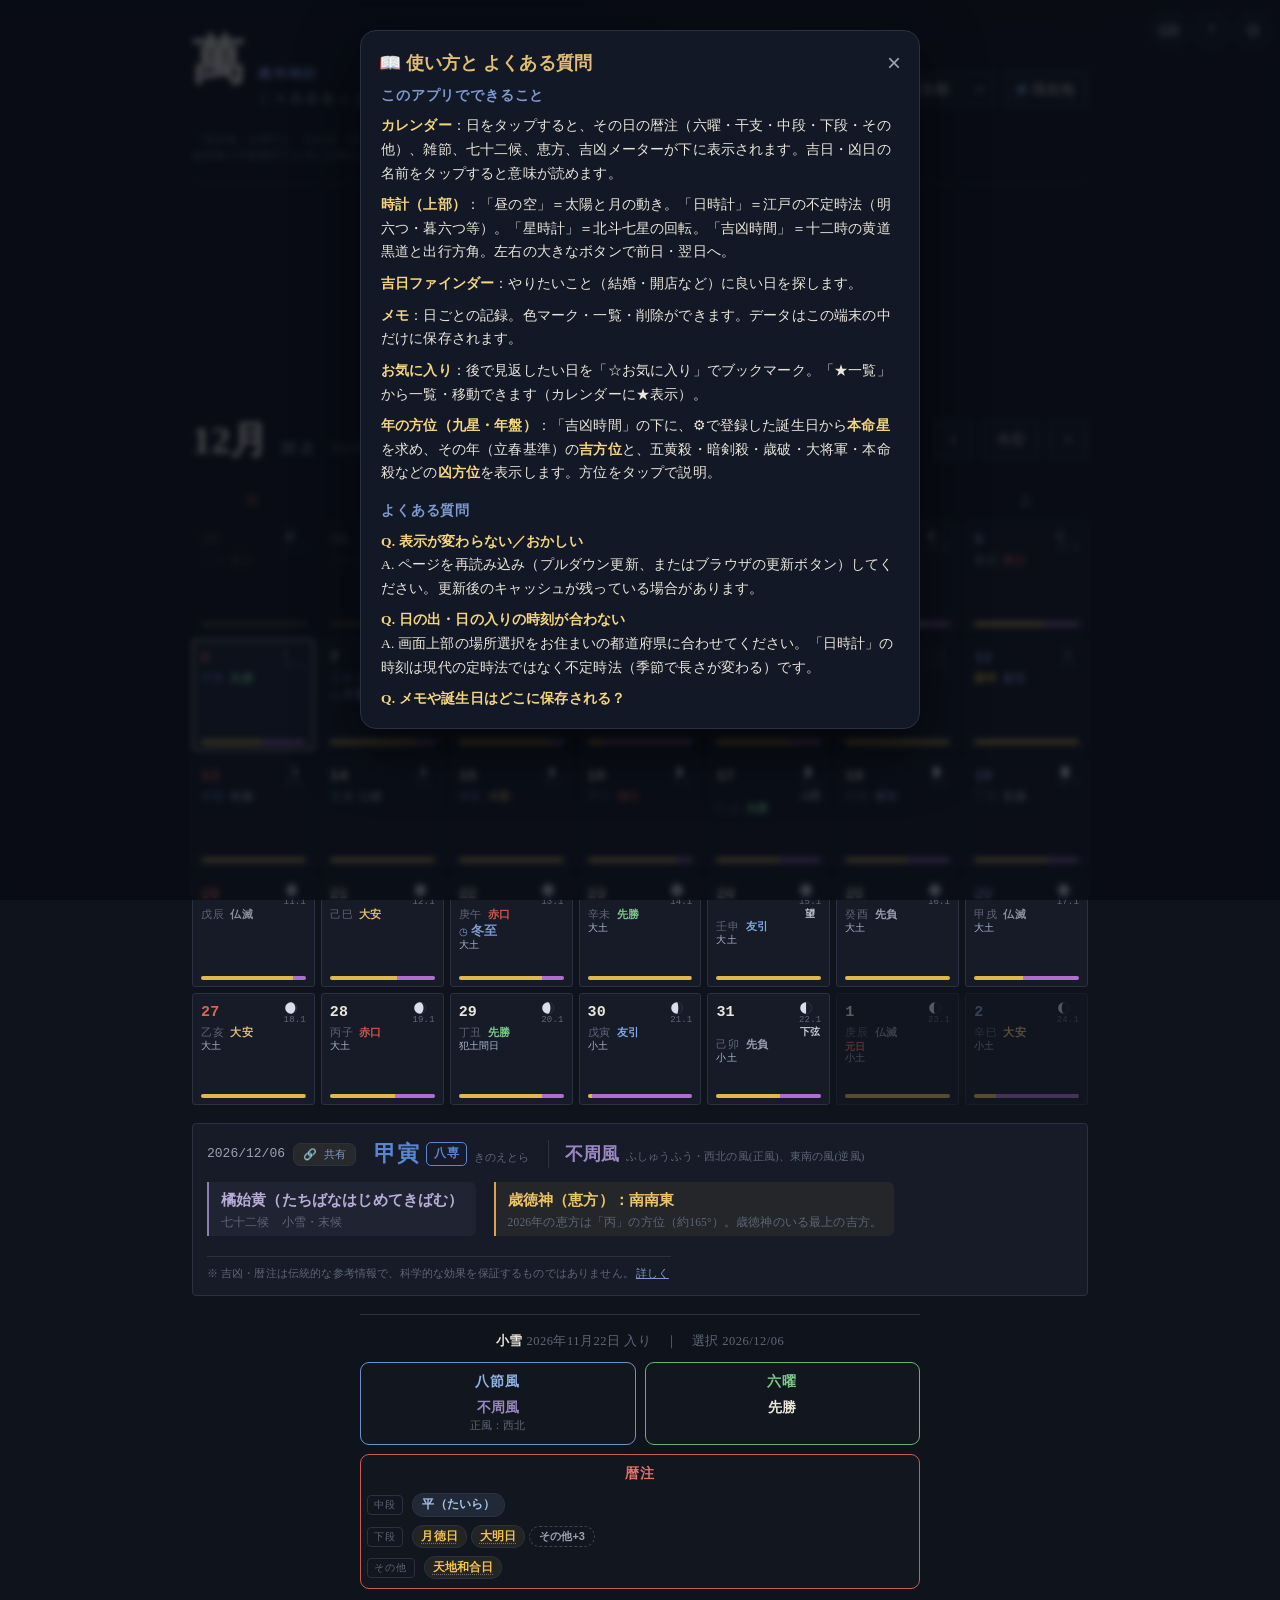
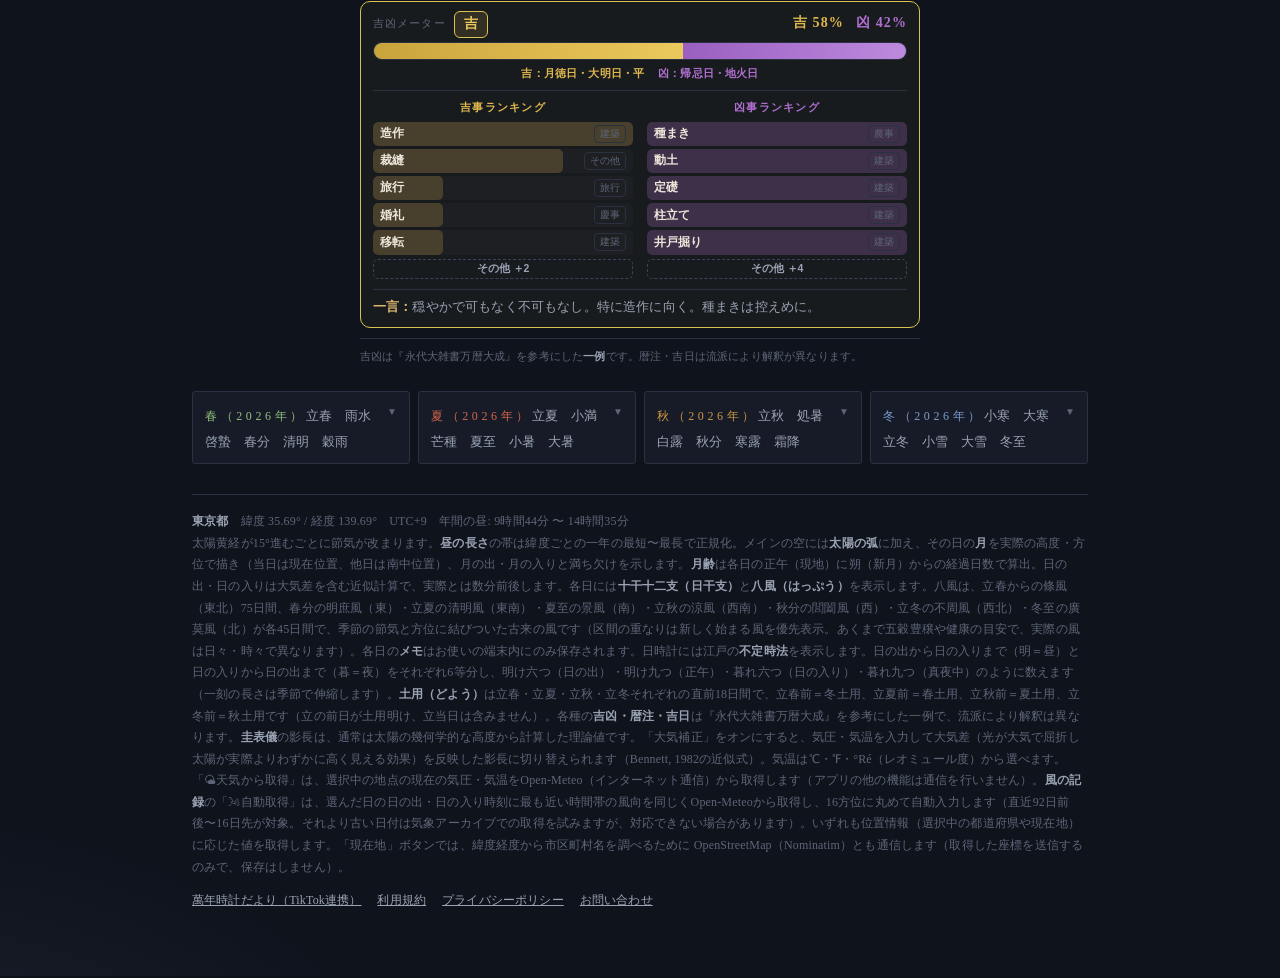
==== commit ed012a0e: "feat: 利用規約・プライバシーポリシーとTikTok連携ページ（萬年時計だより）を追加 Co-Authored-By: Claude Opus 5.5 <noreply@anthropic.com" ====
--- a/index.html
+++ b/index.html
@@ -10,6 +10,8 @@
 <meta name="apple-mobile-web-app-title" content="萬年時計">
 <meta name="description" content="二十四節気・七十二候・旧暦・暦注から、日の出没・月相・不定時法・吉凶時間まで。天文計算にもとづく和暦アプリ。">
 <link rel="manifest" href="manifest.webmanifest">
+<link rel="icon" href="favicon.ico" sizes="any">
+<link rel="icon" type="image/png" sizes="32x32" href="favicon-32.png">
 <link rel="apple-touch-icon" href="icon-180.png">
 <title>萬年時計 — 二十四節気と日照</title>
 <style>
@@ -597,6 +599,8 @@
 .foot{margin-top:30px;padding-top:16px;border-top:1px solid var(--line);
   font-size:12px;color:var(--fg-faint);line-height:1.8}
 .foot b{color:var(--fg-dim);font-weight:600}
+.foot-links{margin-top:12px;display:flex;gap:6px 16px;flex-wrap:wrap}
+.foot-links a{color:var(--fg-dim)}
 
 @media (max-width:680px){
   .hero{grid-template-columns:1fr;gap:22px}
@@ -1513,6 +1517,7 @@
   <footer class="foot">
     <div id="loc-line"></div>
     <div id="foot-note">太陽黄経が15°進むごとに節気が改まります。<b>昼の長さ</b>の帯は緯度ごとの一年の最短〜最長で正規化。メインの空には<b>太陽の弧</b>に加え、その日の<b>月</b>を実際の高度・方位で描き（当日は現在位置、他日は南中位置）、月の出・月の入りと満ち欠けを示します。<b>月齢</b>は各日の正午（現地）に朔（新月）からの経過日数で算出。日の出・日の入りは大気差を含む近似計算で、実際とは数分前後します。各日には<b>十干十二支（日干支）</b>と<b>八風（はっぷう）</b>を表示します。八風は、立春からの條風（東北）75日間、春分の明庶風（東）・立夏の清明風（東南）・夏至の景風（南）・立秋の涼風（西南）・秋分の閭闔風（西）・立冬の不周風（西北）・冬至の廣莫風（北）が各45日間で、季節の節気と方位に結びついた古来の風です（区間の重なりは新しく始まる風を優先表示。あくまで五穀豊穣や健康の目安で、実際の風は日々・時々で異なります）。各日の<b>メモ</b>はお使いの端末内にのみ保存されます。日時計には江戸の<b>不定時法</b>を表示します。日の出から日の入りまで（明＝昼）と日の入りから日の出まで（暮＝夜）をそれぞれ6等分し、明け六つ（日の出）・明け九つ（正午）・暮れ六つ（日の入り）・暮れ九つ（真夜中）のように数えます（一刻の長さは季節で伸縮します）。<b>土用（どよう）</b>は立春・立夏・立秋・立冬それぞれの直前18日間で、立春前＝冬土用、立夏前＝春土用、立秋前＝夏土用、立冬前＝秋土用です（立の前日が土用明け、立当日は含みません）。各種の<b>吉凶・暦注・吉日</b>は『永代大雑書万暦大成』を参考にした一例で、流派により解釈は異なります。<b>圭表儀</b>の影長は、通常は太陽の幾何学的な高度から計算した理論値です。「大気補正」をオンにすると、気圧・気温を入力して大気差（光が大気で屈折し太陽が実際よりわずかに高く見える効果）を反映した影長に切り替えられます（Bennett, 1982の近似式）。気温は℃・℉・°Ré（レオミュール度）から選べます。「🌤天気から取得」は、選択中の地点の現在の気圧・気温をOpen-Meteo（インターネット通信）から取得します（アプリの他の機能は通信を行いません）。<b>風の記録</b>の「🌬自動取得」は、選んだ日の日の出・日の入り時刻に最も近い時間帯の風向を同じくOpen-Meteoから取得し、16方位に丸めて自動入力します（直近92日前後〜16日先が対象。それより古い日付は気象アーカイブでの取得を試みますが、対応できない場合があります）。いずれも位置情報（選択中の都道府県や現在地）に応じた値を取得します。「現在地」ボタンでは、緯度経度から市区町村名を調べるために OpenStreetMap（Nominatim）とも通信します（取得した座標を送信するのみで、保存はしません）。</div>
+    <div class="foot-links"><a href="/tiktok/">萬年時計だより（TikTok連携）</a><a href="/terms.html">利用規約</a><a href="/privacy.html">プライバシーポリシー</a><a href="mailto:sagishimado@gmail.com">お問い合わせ</a></div>
   </footer>
 </div>
 
@@ -4906,7 +4911,7 @@
 
     <h3>プライバシー</h3>
     <p>メモ・お気に入り・設定は、すべてお使いの端末内にのみ保存され、外部に送信されません。天気（気圧・気温・風向）の取得時のみ、選択地点の位置情報を気象データ提供元（Open-Meteo）へ送信します。「現在地」ボタンでは、市区町村名を調べるためにOpenStreetMap（Nominatim）にも座標を送信します。いずれも保存は行われません。</p>
-    <p><a href="https://robookubo.github.io/mannen-dokei-privacy/" target="_blank" rel="noopener" style="color:var(--acc)">プライバシーポリシーを開く ▸</a></p>
+    <p><a href="/privacy.html" target="_blank" rel="noopener" style="color:var(--acc)">プライバシーポリシーを開く ▸</a>　<a href="/terms.html" target="_blank" rel="noopener" style="color:var(--acc)">利用規約 ▸</a></p>
 
     <h3>お問い合わせ</h3>
     <p><a href="mailto:sagishimado@gmail.com" style="color:var(--acc)">sagishimado@gmail.com</a></p>
